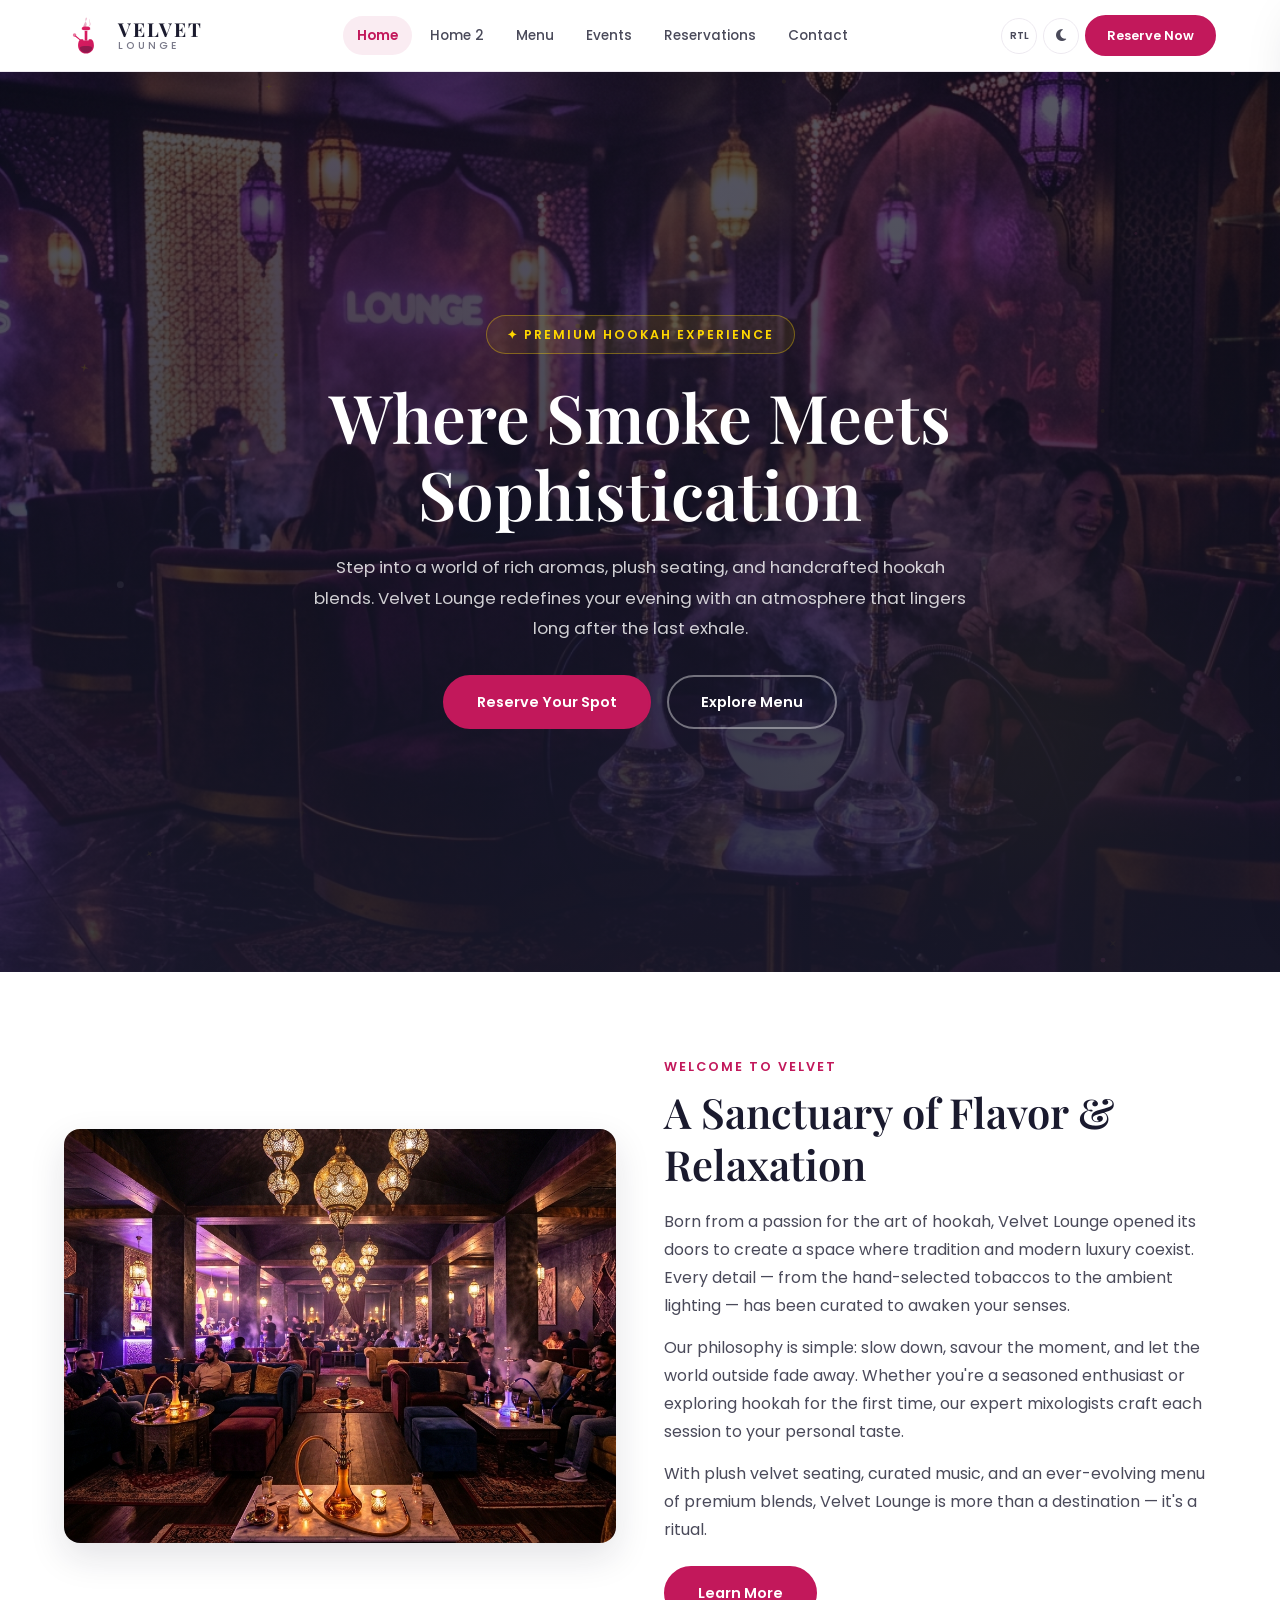
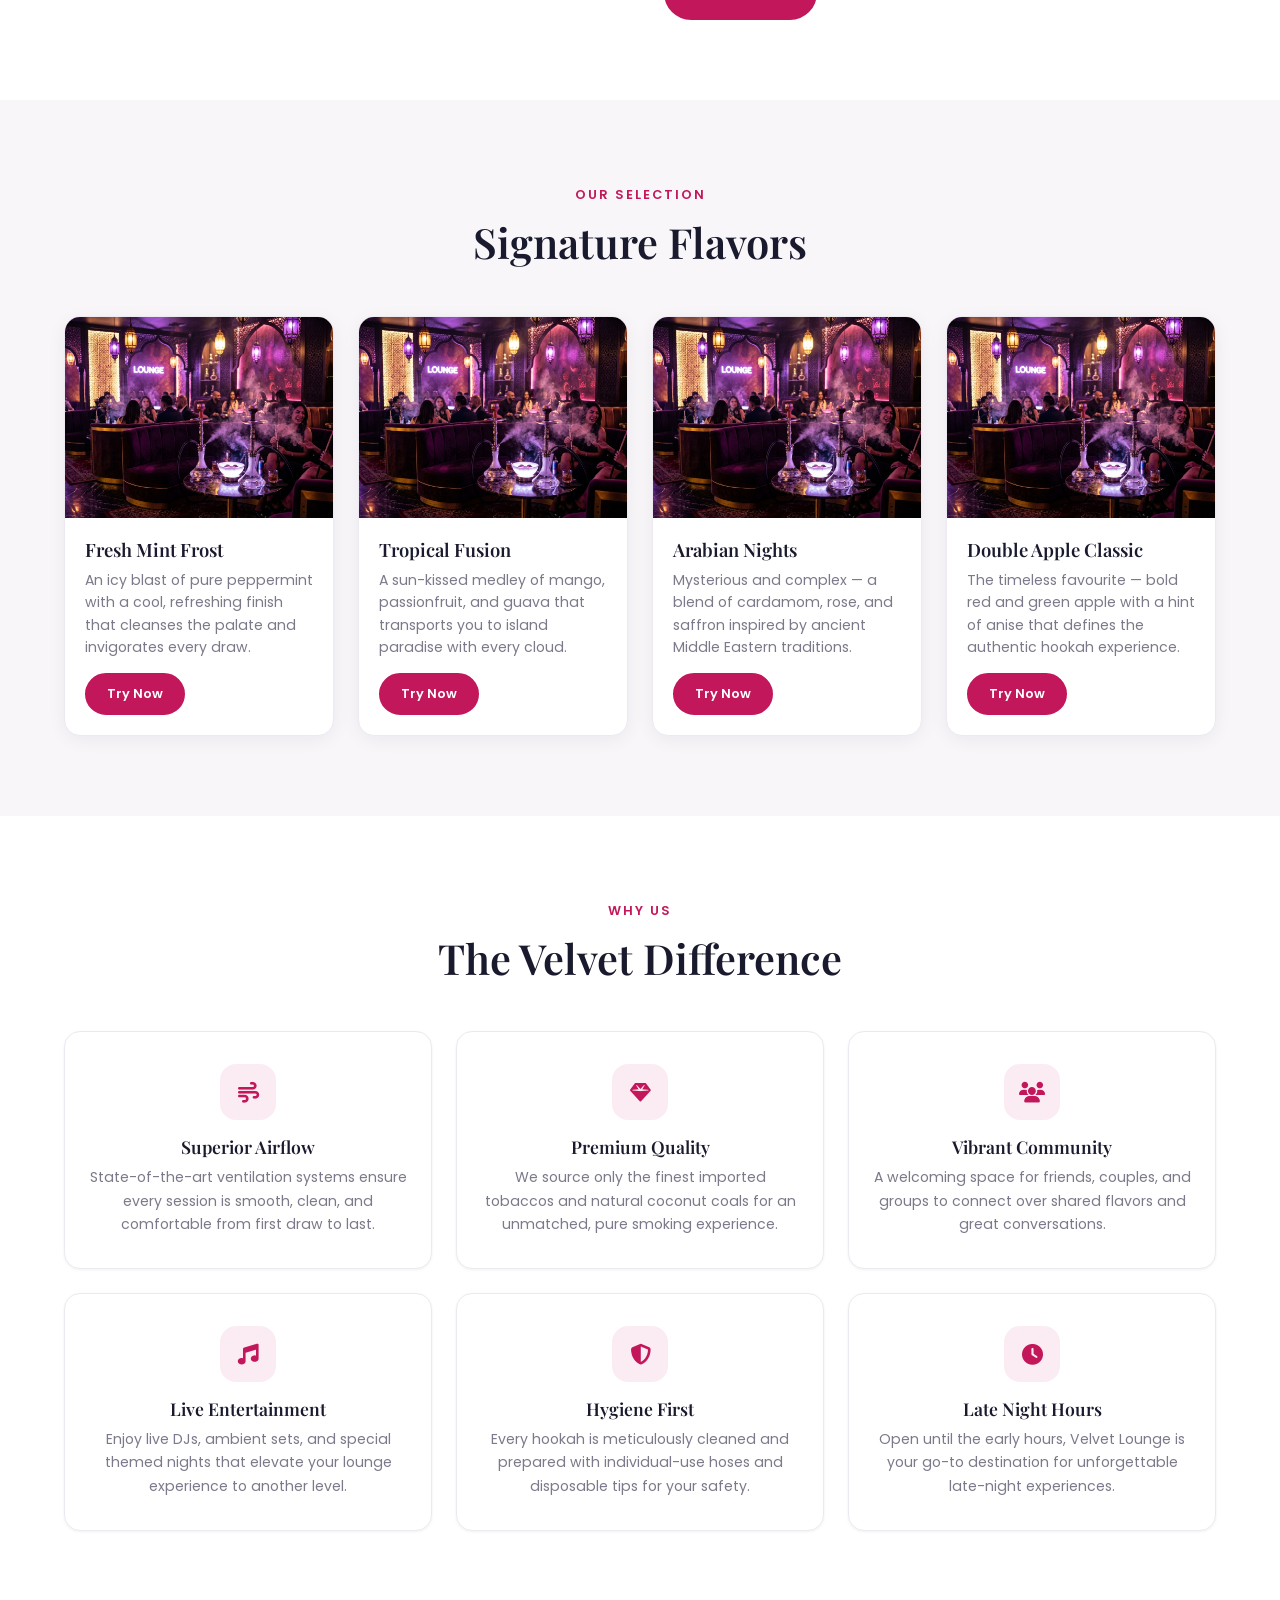
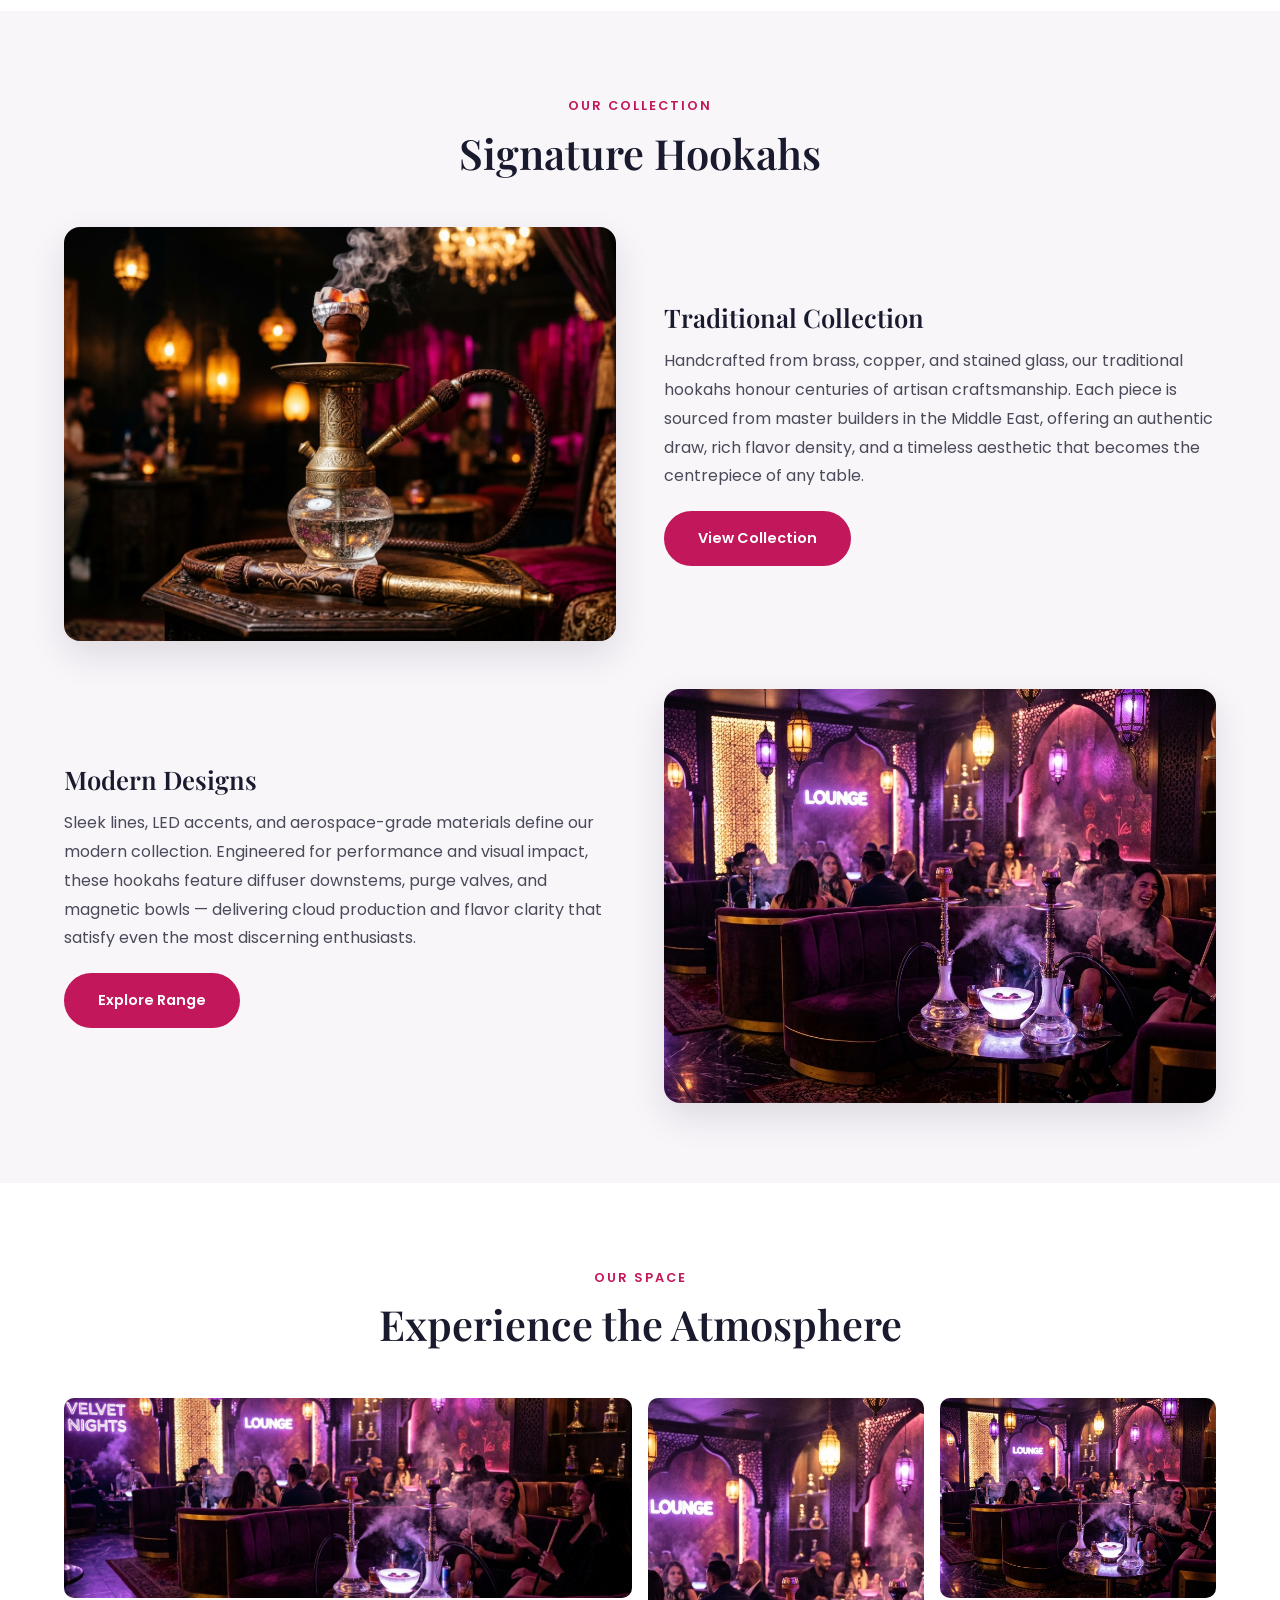
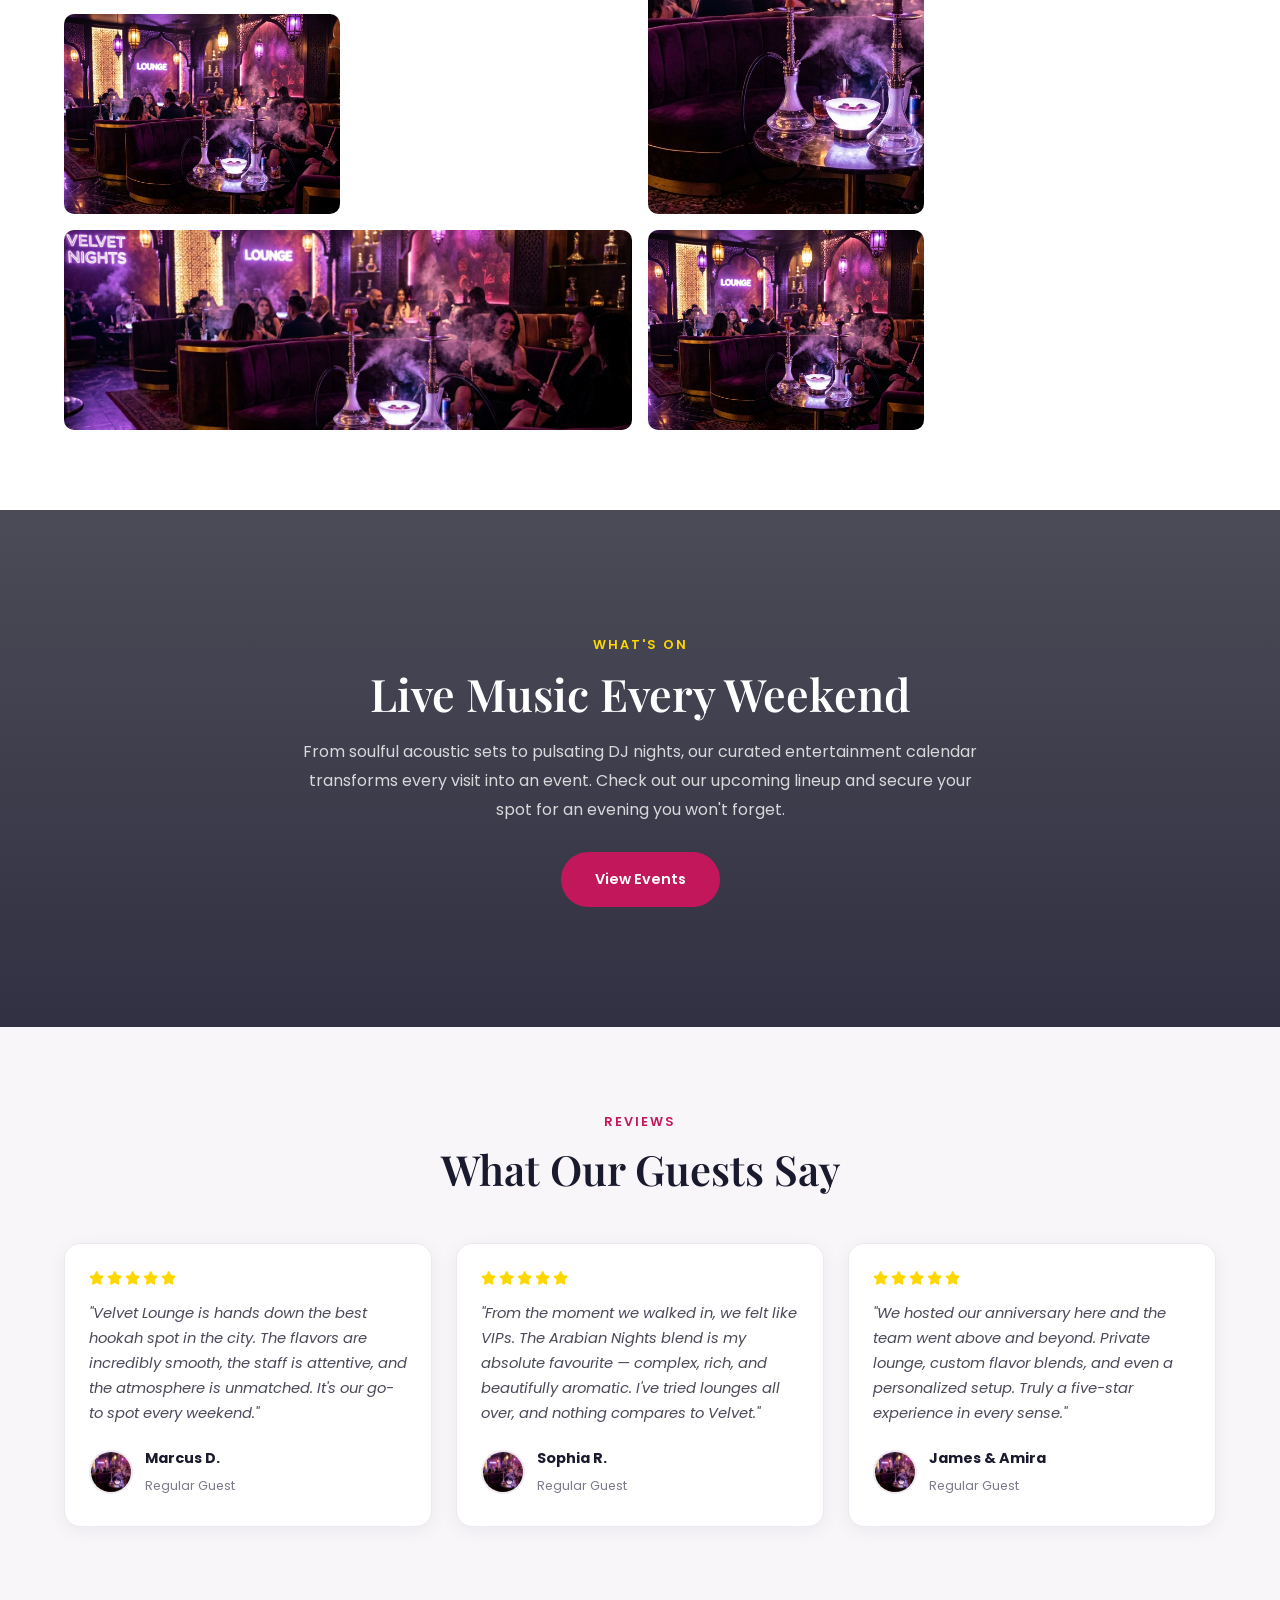
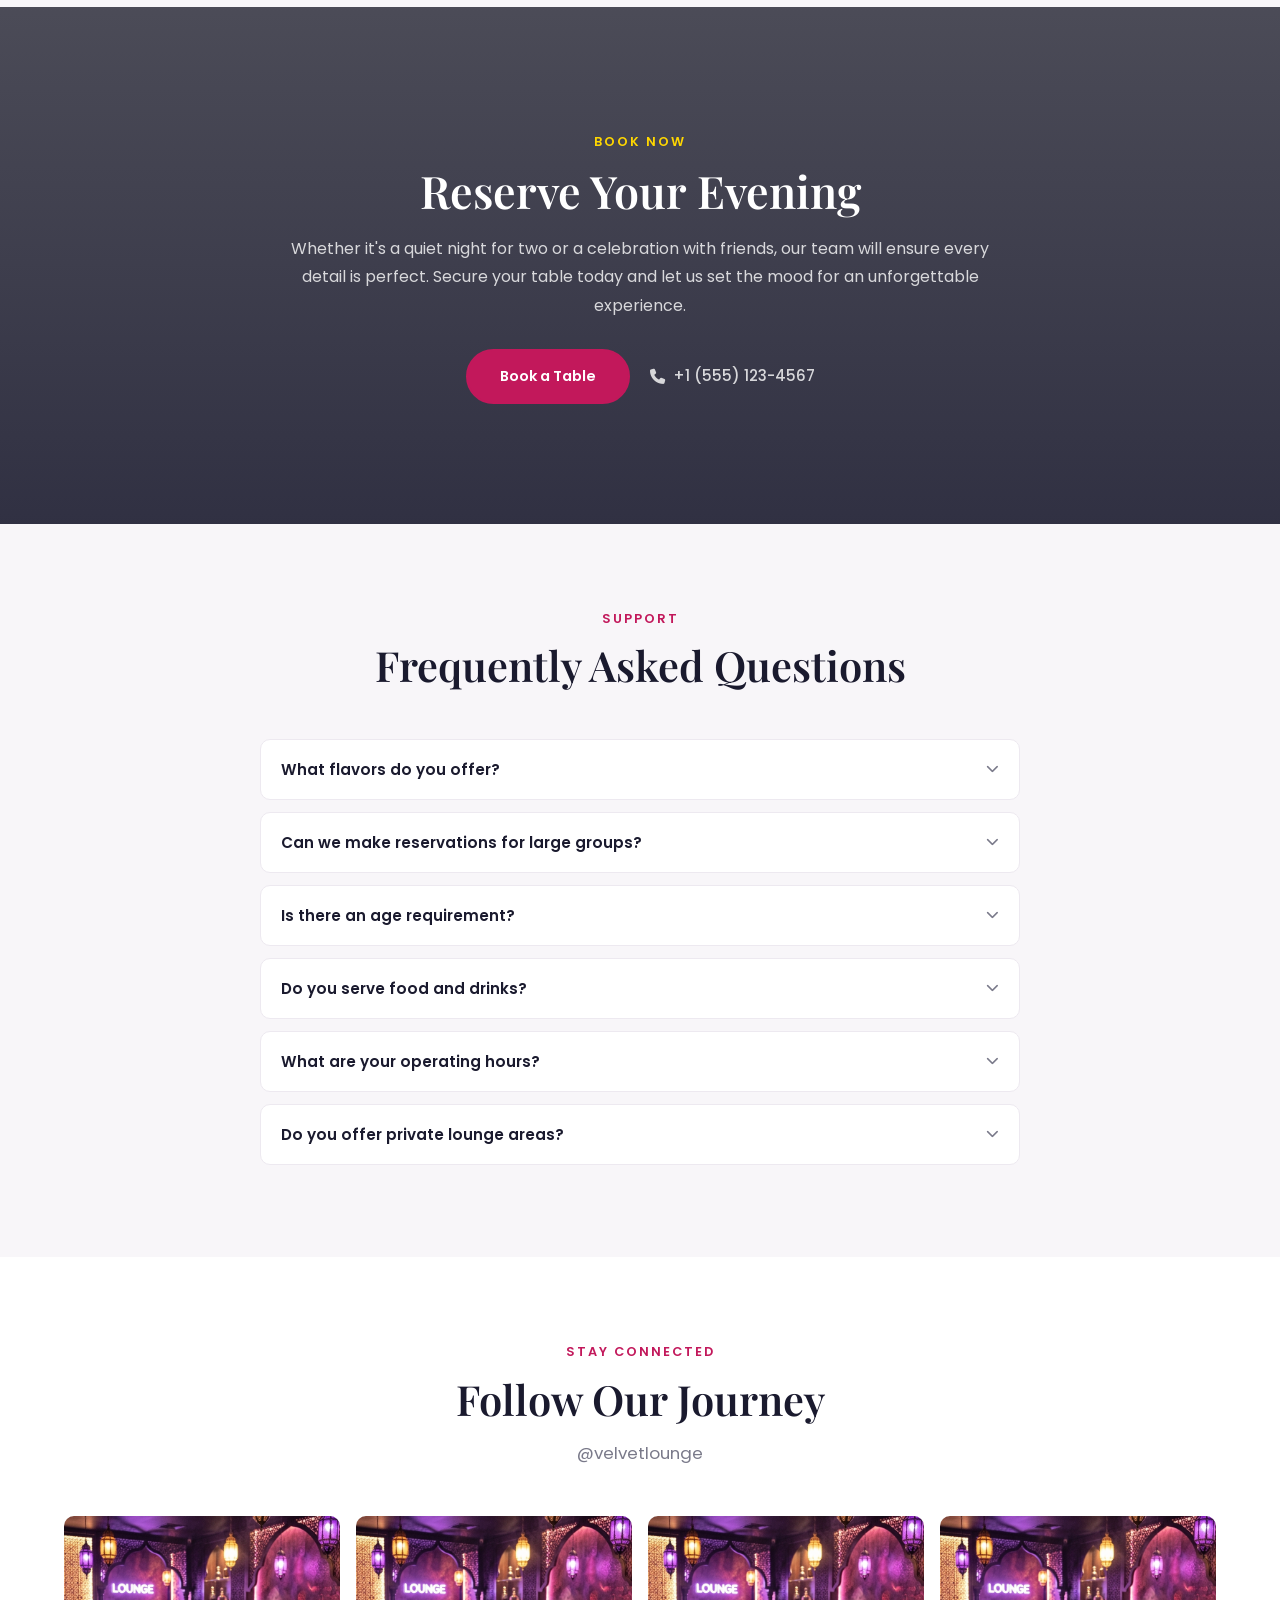
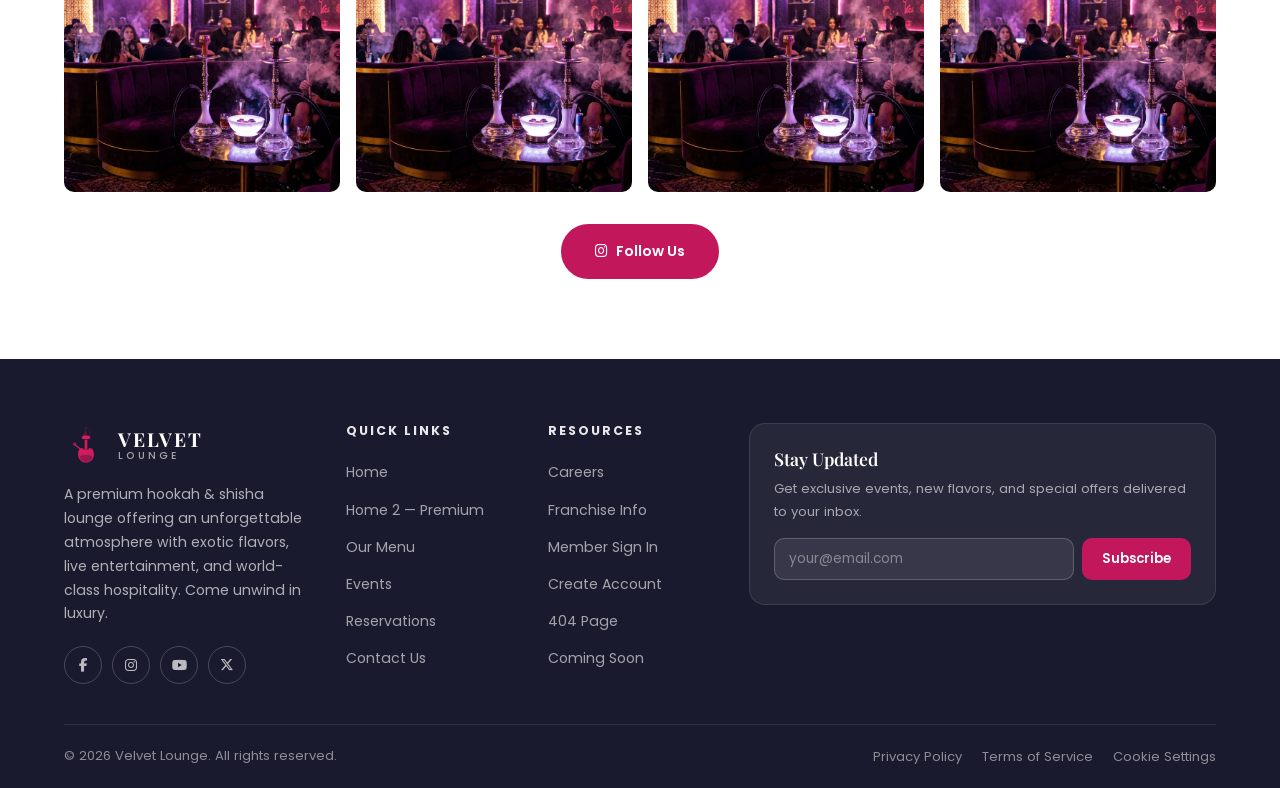
==== index.html @ 8f513b5a "first commit" ====
<!DOCTYPE html>
<html lang="en">
<head>
  <meta charset="UTF-8">
  <meta name="viewport" content="width=device-width, initial-scale=1.0">
  <meta name="description" content="Velvet Lounge — A premium hookah and shisha experience. Immerse yourself in exotic flavors, ambient atmosphere, and unforgettable nights in our upscale lounge.">
  <title>Velvet Lounge — Hookah &amp; Shisha Experience</title>
  <link rel="icon" type="image/svg+xml" href="favicon.svg">
  <link rel="preconnect" href="https://fonts.googleapis.com">
  <link rel="preconnect" href="https://fonts.gstatic.com" crossorigin>
  <link href="https://fonts.googleapis.com/css2?family=Playfair+Display:wght@400;500;600;700&family=Poppins:wght@300;400;500;600;700&display=swap" rel="stylesheet">
  <link rel="stylesheet" href="https://cdnjs.cloudflare.com/ajax/libs/font-awesome/6.5.1/css/all.min.css">
  <link rel="stylesheet" href="style.css">
</head>
<body>

  <!-- Navbar -->
  <div id="navbar-placeholder"></div>

  <!-- ========== 1. HERO SECTION ========== -->
  <section class="hero-section" style="background-image: url('assets/images/hero-main.jpg');">
    <div class="hero-overlay"></div>
    <div class="hero-content fade-up">
      <span class="hero-badge">✦ Premium Hookah Experience</span>
      <h1 class="hero-title">Where Smoke Meets<br>Sophistication</h1>
      <p class="hero-text">Step into a world of rich aromas, plush seating, and handcrafted hookah blends. Velvet Lounge redefines your evening with an atmosphere that lingers long after the last exhale.</p>
      <div class="hero-ctas">
        <a href="reservations.html" class="btn btn-primary">Reserve Your Spot</a>
        <a href="menu.html" class="btn btn-secondary">Explore Menu</a>
      </div>
    </div>
  </section>

  <!-- ========== 2. WELCOME / ABOUT INTRO ========== -->
  <section class="section" id="about-intro">
    <div class="container">
      <div class="about-intro-grid">
        <div class="about-intro-image fade-up slide-left">
          <img src="assets/images/lounge-interior.jpg" alt="Velvet Lounge Interior — atmospheric seating and ambient lighting">
        </div>
        <div class="about-intro-text fade-up slide-right">
          <span class="section-label">Welcome to Velvet</span>
          <h2 class="section-heading">A Sanctuary of Flavor &amp; Relaxation</h2>
          <p>Born from a passion for the art of hookah, Velvet Lounge opened its doors to create a space where tradition and modern luxury coexist. Every detail — from the hand-selected tobaccos to the ambient lighting — has been curated to awaken your senses.</p>
          <p>Our philosophy is simple: slow down, savour the moment, and let the world outside fade away. Whether you're a seasoned enthusiast or exploring hookah for the first time, our expert mixologists craft each session to your personal taste.</p>
          <p>With plush velvet seating, curated music, and an ever-evolving menu of premium blends, Velvet Lounge is more than a destination — it's a ritual.</p>
          <a href="contact.html" class="btn btn-primary">Learn More</a>
        </div>
      </div>
    </div>
  </section>

  <!-- ========== 3. FEATURED FLAVORS ========== -->
  <section class="section-alt" id="featured-flavors">
    <div class="container">
      <div class="section-header fade-up">
        <span class="section-label">Our Selection</span>
        <h2 class="section-heading">Signature Flavors</h2>
      </div>
      <div class="flavors-grid fade-up">
        <!-- Flavor 1 -->
        <div class="flavor-card">
          <div class="flavor-card-image">
            <img src="assets/images/flavor-mint.jpg" alt="Fresh Mint Frost hookah flavor">
          </div>
          <div class="flavor-card-body">
            <h3 class="flavor-card-title">Fresh Mint Frost</h3>
            <p class="flavor-card-desc">An icy blast of pure peppermint with a cool, refreshing finish that cleanses the palate and invigorates every draw.</p>
            <a href="menu.html" class="btn btn-small">Try Now</a>
          </div>
        </div>
        <!-- Flavor 2 -->
        <div class="flavor-card">
          <div class="flavor-card-image">
            <img src="assets/images/flavor-fruit.jpg" alt="Tropical Fusion hookah flavor">
          </div>
          <div class="flavor-card-body">
            <h3 class="flavor-card-title">Tropical Fusion</h3>
            <p class="flavor-card-desc">A sun-kissed medley of mango, passionfruit, and guava that transports you to island paradise with every cloud.</p>
            <a href="menu.html" class="btn btn-small">Try Now</a>
          </div>
        </div>
        <!-- Flavor 3 -->
        <div class="flavor-card">
          <div class="flavor-card-image">
            <img src="assets/images/flavor-exotic.jpg" alt="Arabian Nights hookah flavor">
          </div>
          <div class="flavor-card-body">
            <h3 class="flavor-card-title">Arabian Nights</h3>
            <p class="flavor-card-desc">Mysterious and complex — a blend of cardamom, rose, and saffron inspired by ancient Middle Eastern traditions.</p>
            <a href="menu.html" class="btn btn-small">Try Now</a>
          </div>
        </div>
        <!-- Flavor 4 -->
        <div class="flavor-card">
          <div class="flavor-card-image">
            <img src="assets/images/flavor-classic.jpg" alt="Double Apple Classic hookah flavor">
          </div>
          <div class="flavor-card-body">
            <h3 class="flavor-card-title">Double Apple Classic</h3>
            <p class="flavor-card-desc">The timeless favourite — bold red and green apple with a hint of anise that defines the authentic hookah experience.</p>
            <a href="menu.html" class="btn btn-small">Try Now</a>
          </div>
        </div>
      </div>
    </div>
  </section>

  <!-- ========== 4. WHY CHOOSE US ========== -->
  <section class="section" id="why-choose-us">
    <div class="container">
      <div class="section-header fade-up">
        <span class="section-label">Why Us</span>
        <h2 class="section-heading">The Velvet Difference</h2>
      </div>
      <div class="features-grid fade-up">
        <!-- Feature 1 -->
        <div class="feature-card">
          <div class="feature-icon">
            <i class="fa-solid fa-wind"></i>
          </div>
          <h3 class="feature-title">Superior Airflow</h3>
          <p class="feature-desc">State-of-the-art ventilation systems ensure every session is smooth, clean, and comfortable from first draw to last.</p>
        </div>
        <!-- Feature 2 -->
        <div class="feature-card">
          <div class="feature-icon">
            <i class="fa-solid fa-gem"></i>
          </div>
          <h3 class="feature-title">Premium Quality</h3>
          <p class="feature-desc">We source only the finest imported tobaccos and natural coconut coals for an unmatched, pure smoking experience.</p>
        </div>
        <!-- Feature 3 -->
        <div class="feature-card">
          <div class="feature-icon">
            <i class="fa-solid fa-users"></i>
          </div>
          <h3 class="feature-title">Vibrant Community</h3>
          <p class="feature-desc">A welcoming space for friends, couples, and groups to connect over shared flavors and great conversations.</p>
        </div>
        <!-- Feature 4 -->
        <div class="feature-card">
          <div class="feature-icon">
            <i class="fa-solid fa-music"></i>
          </div>
          <h3 class="feature-title">Live Entertainment</h3>
          <p class="feature-desc">Enjoy live DJs, ambient sets, and special themed nights that elevate your lounge experience to another level.</p>
        </div>
        <!-- Feature 5 -->
        <div class="feature-card">
          <div class="feature-icon">
            <i class="fa-solid fa-shield-halved"></i>
          </div>
          <h3 class="feature-title">Hygiene First</h3>
          <p class="feature-desc">Every hookah is meticulously cleaned and prepared with individual-use hoses and disposable tips for your safety.</p>
        </div>
        <!-- Feature 6 -->
        <div class="feature-card">
          <div class="feature-icon">
            <i class="fa-solid fa-clock"></i>
          </div>
          <h3 class="feature-title">Late Night Hours</h3>
          <p class="feature-desc">Open until the early hours, Velvet Lounge is your go-to destination for unforgettable late-night experiences.</p>
        </div>
      </div>
    </div>
  </section>

  <!-- ========== 5. SIGNATURE HOOKAHS SHOWCASE ========== -->
  <section class="section-alt" id="hookah-showcase">
    <div class="container">
      <div class="section-header fade-up">
        <span class="section-label">Our Collection</span>
        <h2 class="section-heading">Signature Hookahs</h2>
      </div>
      <!-- Showcase Item 1: Image Left, Text Right -->
      <div class="showcase-row fade-up">
        <div class="showcase-image">
          <img src="assets/images/hookah-traditional.jpg" alt="Traditional hookah collection at Velvet Lounge">
        </div>
        <div class="showcase-text">
          <h3 class="showcase-title">Traditional Collection</h3>
          <p>Handcrafted from brass, copper, and stained glass, our traditional hookahs honour centuries of artisan craftsmanship. Each piece is sourced from master builders in the Middle East, offering an authentic draw, rich flavor density, and a timeless aesthetic that becomes the centrepiece of any table.</p>
          <a href="menu.html" class="btn btn-primary">View Collection</a>
        </div>
      </div>
      <!-- Showcase Item 2: Text Left, Image Right -->
      <div class="showcase-row showcase-row-reverse fade-up">
        <div class="showcase-image">
          <img src="assets/images/hookah-modern.jpg" alt="Modern hookah designs at Velvet Lounge">
        </div>
        <div class="showcase-text">
          <h3 class="showcase-title">Modern Designs</h3>
          <p>Sleek lines, LED accents, and aerospace-grade materials define our modern collection. Engineered for performance and visual impact, these hookahs feature diffuser downstems, purge valves, and magnetic bowls — delivering cloud production and flavor clarity that satisfy even the most discerning enthusiasts.</p>
          <a href="menu.html" class="btn btn-primary">Explore Range</a>
        </div>
      </div>
    </div>
  </section>

  <!-- ========== 6. GALLERY / ATMOSPHERE ========== -->
  <section class="section" id="gallery">
    <div class="container">
      <div class="section-header fade-up">
        <span class="section-label">Our Space</span>
        <h2 class="section-heading">Experience the Atmosphere</h2>
      </div>
      <div class="gallery-bento fade-up">
        <div class="gallery-item gallery-item-wide">
          <img src="assets/images/gallery-1.jpg" alt="Lounge seating area with mood lighting">
          <div class="gallery-overlay"><span>Lounge Vibes</span></div>
        </div>
        <div class="gallery-item gallery-item-tall">
          <img src="assets/images/gallery-2.jpg" alt="Close-up of hookah smoke art">
          <div class="gallery-overlay"><span>Smoke Art</span></div>
        </div>
        <div class="gallery-item">
          <img src="assets/images/gallery-3.jpg" alt="Exotic flavor bowls on display">
          <div class="gallery-overlay"><span>Flavor Bar</span></div>
        </div>
        <div class="gallery-item">
          <img src="assets/images/gallery-4.jpg" alt="VIP private lounge room">
          <div class="gallery-overlay"><span>VIP Room</span></div>
        </div>
        <div class="gallery-item gallery-item-wide">
          <img src="assets/images/gallery-5.jpg" alt="Live DJ entertainment night">
          <div class="gallery-overlay"><span>Live Nights</span></div>
        </div>
        <div class="gallery-item">
          <img src="assets/images/gallery-6.jpg" alt="Outdoor terrace seating">
          <div class="gallery-overlay"><span>Terrace</span></div>
        </div>
      </div>
    </div>
  </section>

  <!-- ========== 7. LIVE ENTERTAINMENT BANNER ========== -->
  <section class="section parallax-section" id="entertainment-banner" style="background-image: url('assets/images/entertainment-banner.jpg');">
    <div class="parallax-overlay"></div>
    <div class="container">
      <div class="parallax-content fade-up">
        <span class="section-label section-label-light">What's On</span>
        <h2 class="parallax-heading">Live Music Every Weekend</h2>
        <p class="parallax-text">From soulful acoustic sets to pulsating DJ nights, our curated entertainment calendar transforms every visit into an event. Check out our upcoming lineup and secure your spot for an evening you won't forget.</p>
        <a href="events.html" class="btn btn-primary">View Events</a>
      </div>
    </div>
  </section>

  <!-- ========== 8. TESTIMONIALS ========== -->
  <section class="section-alt" id="testimonials">
    <div class="container">
      <div class="section-header fade-up">
        <span class="section-label">Reviews</span>
        <h2 class="section-heading">What Our Guests Say</h2>
      </div>
      <div class="testimonials-grid fade-up">
        <!-- Testimonial 1 -->
        <div class="testimonial-card">
          <div class="testimonial-stars">
            <i class="fa-solid fa-star"></i>
            <i class="fa-solid fa-star"></i>
            <i class="fa-solid fa-star"></i>
            <i class="fa-solid fa-star"></i>
            <i class="fa-solid fa-star"></i>
          </div>
          <p class="testimonial-quote">"Velvet Lounge is hands down the best hookah spot in the city. The flavors are incredibly smooth, the staff is attentive, and the atmosphere is unmatched. It's our go-to spot every weekend."</p>
          <div class="testimonial-author">
            <div class="testimonial-avatar">
              <img src="assets/images/team-member-1.jpg" alt="Marcus D.">
            </div>
            <div class="testimonial-info">
              <strong class="testimonial-name">Marcus D.</strong>
              <span class="testimonial-role">Regular Guest</span>
            </div>
          </div>
        </div>
        <!-- Testimonial 2 -->
        <div class="testimonial-card">
          <div class="testimonial-stars">
            <i class="fa-solid fa-star"></i>
            <i class="fa-solid fa-star"></i>
            <i class="fa-solid fa-star"></i>
            <i class="fa-solid fa-star"></i>
            <i class="fa-solid fa-star"></i>
          </div>
          <p class="testimonial-quote">"From the moment we walked in, we felt like VIPs. The Arabian Nights blend is my absolute favourite — complex, rich, and beautifully aromatic. I've tried lounges all over, and nothing compares to Velvet."</p>
          <div class="testimonial-author">
            <div class="testimonial-avatar">
              <img src="assets/images/team-member-2.jpg" alt="Sophia R.">
            </div>
            <div class="testimonial-info">
              <strong class="testimonial-name">Sophia R.</strong>
              <span class="testimonial-role">Regular Guest</span>
            </div>
          </div>
        </div>
        <!-- Testimonial 3 -->
        <div class="testimonial-card">
          <div class="testimonial-stars">
            <i class="fa-solid fa-star"></i>
            <i class="fa-solid fa-star"></i>
            <i class="fa-solid fa-star"></i>
            <i class="fa-solid fa-star"></i>
            <i class="fa-solid fa-star"></i>
          </div>
          <p class="testimonial-quote">"We hosted our anniversary here and the team went above and beyond. Private lounge, custom flavor blends, and even a personalized setup. Truly a five-star experience in every sense."</p>
          <div class="testimonial-author">
            <div class="testimonial-avatar">
              <img src="assets/images/team-member-3.jpg" alt="James & Amira">
            </div>
            <div class="testimonial-info">
              <strong class="testimonial-name">James &amp; Amira</strong>
              <span class="testimonial-role">Regular Guest</span>
            </div>
          </div>
        </div>
      </div>
    </div>
  </section>

  <!-- ========== 9. RESERVATION CTA ========== -->
  <section class="section parallax-section" id="reservation-cta" style="background-image: url('assets/images/reservation-ambiance.jpg');">
    <div class="parallax-overlay"></div>
    <div class="container">
      <div class="parallax-content fade-up">
        <span class="section-label section-label-light">Book Now</span>
        <h2 class="parallax-heading">Reserve Your Evening</h2>
        <p class="parallax-text">Whether it's a quiet night for two or a celebration with friends, our team will ensure every detail is perfect. Secure your table today and let us set the mood for an unforgettable experience.</p>
        <div class="reservation-cta-actions">
          <a href="reservations.html" class="btn btn-primary">Book a Table</a>
          <a href="tel:+15551234567" class="reservation-phone">
            <i class="fa-solid fa-phone"></i> +1 (555) 123-4567
          </a>
        </div>
      </div>
    </div>
  </section>

  <!-- ========== 10. FAQ SECTION ========== -->
  <section class="section-alt" id="faq">
    <div class="container">
      <div class="section-header fade-up">
        <span class="section-label">Support</span>
        <h2 class="section-heading">Frequently Asked Questions</h2>
      </div>
      <div class="faq-container fade-up">
        <!-- FAQ 1 -->
        <div class="faq-item">
          <button class="faq-question" aria-expanded="false">
            <span>What flavors do you offer?</span>
            <i class="fa-solid fa-chevron-down"></i>
          </button>
          <div class="faq-answer">
            <p>We offer an extensive selection of over 50 premium hookah flavors, ranging from classic blends like Double Apple and Fresh Mint to exotic house specialties such as Arabian Nights and Tropical Fusion. Our mixologists can also create custom blends tailored to your preferences.</p>
          </div>
        </div>
        <!-- FAQ 2 -->
        <div class="faq-item">
          <button class="faq-question" aria-expanded="false">
            <span>Can we make reservations for large groups?</span>
            <i class="fa-solid fa-chevron-down"></i>
          </button>
          <div class="faq-answer">
            <p>Absolutely! We welcome groups of all sizes and offer dedicated VIP areas for larger parties. For groups of 10 or more, we recommend booking at least 48 hours in advance so we can arrange the perfect setup, including private hookahs, customised menus, and reserved seating.</p>
          </div>
        </div>
        <!-- FAQ 3 -->
        <div class="faq-item">
          <button class="faq-question" aria-expanded="false">
            <span>Is there an age requirement?</span>
            <i class="fa-solid fa-chevron-down"></i>
          </button>
          <div class="faq-answer">
            <p>Yes, all guests must be at least 21 years of age to enter the lounge and partake in hookah services. Valid government-issued photo identification is required upon entry. We strictly enforce this policy in compliance with local regulations.</p>
          </div>
        </div>
        <!-- FAQ 4 -->
        <div class="faq-item">
          <button class="faq-question" aria-expanded="false">
            <span>Do you serve food and drinks?</span>
            <i class="fa-solid fa-chevron-down"></i>
          </button>
          <div class="faq-answer">
            <p>Yes, our menu features a curated selection of Mediterranean-inspired small plates, premium teas, artisan coffees, fresh juices, and crafted mocktails. All items are designed to complement your hookah experience and enhance the flavors of your chosen blend.</p>
          </div>
        </div>
        <!-- FAQ 5 -->
        <div class="faq-item">
          <button class="faq-question" aria-expanded="false">
            <span>What are your operating hours?</span>
            <i class="fa-solid fa-chevron-down"></i>
          </button>
          <div class="faq-answer">
            <p>We are open Sunday through Thursday from 4:00 PM to 1:00 AM, and Friday through Saturday from 4:00 PM to 3:00 AM. On holidays and special event nights, hours may be extended — please check our events page or follow us on social media for the latest updates.</p>
          </div>
        </div>
        <!-- FAQ 6 -->
        <div class="faq-item">
          <button class="faq-question" aria-expanded="false">
            <span>Do you offer private lounge areas?</span>
            <i class="fa-solid fa-chevron-down"></i>
          </button>
          <div class="faq-answer">
            <p>Yes, we have several private and semi-private lounge areas that can be reserved for special occasions, corporate events, or intimate gatherings. Each private space comes equipped with its own sound system, dedicated staff, and a premium hookah setup. Contact us to discuss availability and packages.</p>
          </div>
        </div>
      </div>
    </div>
  </section>

  <!-- ========== 11. INSTAGRAM / SOCIAL FEED ========== -->
  <section class="section" id="social-feed">
    <div class="container">
      <div class="section-header fade-up">
        <span class="section-label">Stay Connected</span>
        <h2 class="section-heading">Follow Our Journey</h2>
        <p class="section-subtext">@velvetlounge</p>
      </div>
      <div class="social-grid fade-up">
        <a href="#" class="social-grid-item" target="_blank" rel="noopener noreferrer">
          <img src="assets/images/social-feed-1.jpg" alt="Velvet Lounge Instagram post 1">
          <div class="social-grid-overlay">
            <i class="fa-brands fa-instagram"></i>
          </div>
        </a>
        <a href="#" class="social-grid-item" target="_blank" rel="noopener noreferrer">
          <img src="assets/images/social-feed-2.jpg" alt="Velvet Lounge Instagram post 2">
          <div class="social-grid-overlay">
            <i class="fa-brands fa-instagram"></i>
          </div>
        </a>
        <a href="#" class="social-grid-item" target="_blank" rel="noopener noreferrer">
          <img src="assets/images/gallery-1.jpg" alt="Velvet Lounge Instagram post 3">
          <div class="social-grid-overlay">
            <i class="fa-brands fa-instagram"></i>
          </div>
        </a>
        <a href="#" class="social-grid-item" target="_blank" rel="noopener noreferrer">
          <img src="assets/images/gallery-4.jpg" alt="Velvet Lounge Instagram post 4">
          <div class="social-grid-overlay">
            <i class="fa-brands fa-instagram"></i>
          </div>
        </a>
      </div>
      <div class="social-cta fade-up">
        <a href="#" class="btn btn-primary" target="_blank" rel="noopener noreferrer"><i class="fa-brands fa-instagram"></i> Follow Us</a>
      </div>
    </div>
  </section>

  <!-- Footer -->
  <div id="footer-placeholder"></div>

  <script src="components.js"></script>
</body>
</html>
---- style.css ----
/* ======================================================================
   VELVET LOUNGE — HOOKAH & SHISHA DESIGN SYSTEM
   Primary: #C2185B (Deep Rose)  |  Secondary: #1A1A2E (Midnight Navy)
   Typography: Playfair Display (headings) + Poppins (body)
   ====================================================================== */

@import url('https://fonts.googleapis.com/css2?family=Playfair+Display:wght@400;500;600;700&family=Poppins:wght@300;400;500;600;700&display=swap');

/* ─── CSS CUSTOM PROPERTIES ──────────────────────────── */
:root {
    --primary: #C2185B;
    --primary-light: #E91E63;
    --primary-dark: #880E4F;
    --secondary: #1A1A2E;
    --secondary-light: #16213E;
    --secondary-dark: #0F0F1F;

    --gold: #FFD700;
    --gold-muted: #D4A843;

    --text-primary: #1A1A2E;
    --text-secondary: #4A4A5A;
    --text-muted: #7A7A8A;

    --bg-main: #FFFFFF;
    --bg-card: #FFFFFF;
    --bg-section-alt: #F8F6F9;
    --bg-overlay: rgba(26, 26, 46, 0.72);
    --bg-glass: rgba(255, 255, 255, 0.85);

    --border-color: #E0DCE4;
    --border-card: #D4CFD9;
    --border-light: #EDE9F0;

    --shadow-sm: 0 1px 3px rgba(26, 26, 46, 0.06);
    --shadow-md: 0 6px 20px rgba(26, 26, 46, 0.08);
    --shadow-lg: 0 14px 36px rgba(26, 26, 46, 0.12);
    --shadow-xl: 0 22px 50px rgba(26, 26, 46, 0.16);
    --shadow-card: 0 4px 20px -2px rgba(26, 26, 46, 0.07);
    --shadow-card-hover: 0 20px 44px -10px rgba(26, 26, 46, 0.16), 0 0 0 1px rgba(194, 24, 91, 0.15);
    --shadow-primary: 0 8px 24px rgba(194, 24, 91, 0.3);

    --font-heading: 'Playfair Display', Georgia, serif;
    --font-body: 'Poppins', -apple-system, BlinkMacSystemFont, 'Segoe UI', Roboto, sans-serif;

    --header-height: 72px;
    --container-max: 1200px;
    --container-narrow: 960px;
    --radius-sm: 6px;
    --radius-md: 10px;
    --radius-lg: 16px;
    --radius-xl: 24px;
    --radius-full: 9999px;

    --ease: cubic-bezier(0.4, 0, 0.2, 1);
    --transition-fast: 0.2s var(--ease);
    --transition-base: 0.3s var(--ease);
    --transition-slow: 0.5s var(--ease);

    --section-pad-y: 80px;
    --section-pad-x: 24px;
}

/* ─── DARK MODE ──────────────────────────────────────── */
html.dark {
    color-scheme: dark;
    --bg-main: #0F0F1F;
    --bg-card: #1A1A2E;
    --bg-section-alt: #141425;
    --bg-glass: rgba(26, 26, 46, 0.92);
    --bg-overlay: rgba(0, 0, 0, 0.82);
    --text-primary: #F5F3F7;
    --text-secondary: #C8C4CE;
    --text-muted: #908C98;
    --border-color: rgba(255, 255, 255, 0.12);
    --border-card: rgba(255, 255, 255, 0.16);
    --border-light: rgba(255, 255, 255, 0.08);
    --shadow-sm: 0 2px 8px rgba(0, 0, 0, 0.4);
    --shadow-md: 0 6px 20px rgba(0, 0, 0, 0.45);
    --shadow-lg: 0 14px 36px rgba(0, 0, 0, 0.5);
    --shadow-xl: 0 22px 50px rgba(0, 0, 0, 0.6);
    --shadow-card: 0 4px 22px rgba(0, 0, 0, 0.5);
    --shadow-card-hover: 0 24px 50px -10px rgba(0, 0, 0, 0.75), 0 0 0 1px rgba(194, 24, 91, 0.3);
    --shadow-primary: 0 8px 24px rgba(194, 24, 91, 0.35);
    --primary-light: #F06292;
}

/* ─── RESET & BASE ───────────────────────────────────── */
*, *::before, *::after { box-sizing: border-box; margin: 0; padding: 0; }
html { scroll-behavior: smooth; -webkit-text-size-adjust: 100%; }
body {
    font-family: var(--font-body);
    font-weight: 400;
    color: var(--text-primary);
    background: var(--bg-main);
    line-height: 1.7;
    overflow-x: hidden;
    transition: background var(--transition-base), color var(--transition-base);
    -webkit-font-smoothing: antialiased;
}
body.nav-open { overflow: hidden; }
img { max-width: 100%; height: auto; display: block; }
a { text-decoration: none; color: inherit; transition: color var(--transition-fast); }
ul, ol { list-style: none; }
button { font-family: inherit; cursor: pointer; border: none; background: none; }
input, select, textarea { font-family: inherit; font-size: inherit; }

/* ─── TYPOGRAPHY ─────────────────────────────────────── */
h1, h2, h3, h4, h5, h6 {
    font-family: var(--font-heading);
    font-weight: 600;
    line-height: 1.25;
    color: var(--text-primary);
}
h1 { font-size: clamp(2.2rem, 5vw, 3.8rem); }
h2 { font-size: clamp(1.6rem, 3.5vw, 2.6rem); }
h3 { font-size: clamp(1.2rem, 2.5vw, 1.6rem); }
h4 { font-size: 1.15rem; }
p { font-weight: 400; color: var(--text-secondary); line-height: 1.75; }

/* ─── CONTAINER & LAYOUT ────────────────────────────── */
.container { max-width: var(--container-max); margin: 0 auto; padding: 0 var(--section-pad-x); width: 100%; }
.container-narrow { max-width: var(--container-narrow); margin: 0 auto; padding: 0 var(--section-pad-x); width: 100%; }
.section { padding: var(--section-pad-y) 0; background: var(--bg-main); }
.section-alt { padding: var(--section-pad-y) 0; background: var(--bg-section-alt); }
.text-center { text-align: center; }
.w-full { width: 100%; }

.section-header { text-align: center; margin-bottom: 48px; }
.section-label {
    display: inline-block;
    font-size: 0.8rem;
    font-weight: 600;
    letter-spacing: 2px;
    text-transform: uppercase;
    color: var(--primary);
    margin-bottom: 10px;
}
.section-heading { margin-bottom: 14px; }
.section-subtext { color: var(--text-muted); font-size: 1.05rem; max-width: 600px; margin: 0 auto; }

/* ─── BUTTONS ────────────────────────────────────────── */
.btn {
    display: inline-flex;
    align-items: center;
    justify-content: center;
    gap: 8px;
    padding: 13px 32px;
    font-size: 0.9rem;
    font-weight: 600;
    border-radius: var(--radius-full);
    transition: all var(--transition-base);
    border: 2px solid transparent;
    cursor: pointer;
    white-space: nowrap;
    text-align: center;
}
.btn-primary {
    background: var(--primary);
    color: #FFF;
    border-color: var(--primary);
}
.btn-primary:hover {
    background: var(--primary-dark);
    border-color: var(--primary-dark);
    box-shadow: var(--shadow-primary);
    transform: translateY(-2px);
}
.btn-secondary {
    background: transparent;
    color: var(--primary);
    border-color: var(--primary);
}
.btn-secondary:hover {
    background: var(--primary);
    color: #FFF;
    transform: translateY(-2px);
}
.btn-sm { padding: 8px 20px; font-size: 0.8rem; }
.btn-small { padding: 8px 20px; font-size: 0.8rem; background: var(--primary); color: #FFF; border-radius: var(--radius-full); border: 2px solid var(--primary); font-weight: 600; display: inline-flex; transition: all var(--transition-base); }
.btn-small:hover { background: var(--primary-dark); border-color: var(--primary-dark); transform: translateY(-2px); }
.btn-white { background: #FFF; color: var(--secondary); border-color: #FFF; }
.btn-white:hover { background: rgba(255,255,255,0.9); }

/* ─── NAVBAR ─────────────────────────────────────────── */
.navbar {
    position: fixed;
    top: 0;
    left: 0;
    right: 0;
    height: var(--header-height);
    z-index: 1000;
    background: var(--bg-glass);
    backdrop-filter: blur(16px);
    -webkit-backdrop-filter: blur(16px);
    border-bottom: 1px solid var(--border-light);
    transition: all var(--transition-base);
}
.navbar.scrolled {
    box-shadow: var(--shadow-md);
    background: var(--bg-glass);
}
.nav-inner {
    max-width: var(--container-max);
    margin: 0 auto;
    padding: 0 var(--section-pad-x);
    height: 100%;
    display: flex;
    align-items: center;
    justify-content: space-between;
    gap: 20px;
}
.nav-logo {
    display: flex;
    align-items: center;
    gap: 10px;
    text-decoration: none;
    flex-shrink: 0;
}
.nav-logo svg { width: 44px; height: 44px; }
.nav-logo-text { display: flex; flex-direction: column; line-height: 1.1; }
.brand-top { font-family: var(--font-heading); font-weight: 700; font-size: 1.2rem; color: var(--text-primary); letter-spacing: 2px; }
.brand-bottom { font-family: var(--font-body); font-size: 0.65rem; font-weight: 500; color: var(--text-muted); letter-spacing: 3px; text-transform: uppercase; }

.nav-links {
    display: flex;
    align-items: center;
    gap: 4px;
}
.nav-link {
    padding: 8px 14px;
    font-size: 0.85rem;
    font-weight: 500;
    color: var(--text-secondary);
    border-radius: var(--radius-full);
    transition: all var(--transition-fast);
}
.nav-link:hover { color: var(--primary); }
.nav-link.active { color: var(--primary); font-weight: 600; background: rgba(194, 24, 91, 0.08); }

.nav-actions {
    display: flex;
    align-items: center;
    gap: 6px;
}
.nav-icon-btn {
    width: 36px;
    height: 36px;
    display: flex;
    align-items: center;
    justify-content: center;
    border-radius: var(--radius-full);
    color: var(--text-secondary);
    transition: all var(--transition-fast);
    font-size: 0.85rem;
    border: 1px solid var(--border-light);
    background: transparent;
}
.nav-icon-btn:hover { color: var(--primary); background: rgba(194, 24, 91, 0.08); border-color: var(--primary); }
.theme-icon-wrap { display: flex; align-items: center; justify-content: center; }
.dir-label { font-size: 0.625rem !important; font-weight: 600 !important; }

.mobile-menu-btn {
    display: none;
    width: 40px;
    height: 40px;
    align-items: center;
    justify-content: center;
    border-radius: var(--radius-md);
    color: var(--text-primary);
    font-size: 1.2rem;
}
.mobile-menu-icon { display: flex; align-items: center; justify-content: center; }
.mobile-backdrop {
    display: none;
    position: fixed;
    inset: 0;
    background: rgba(0, 0, 0, 0.5);
    z-index: 998;
    opacity: 0;
    transition: opacity var(--transition-base);
}
.mobile-backdrop.open { display: block; opacity: 1; }
.mobile-menu {
    position: fixed;
    top: 0;
    right: -320px;
    width: 300px;
    max-width: 85vw;
    height: 100vh;
    background: var(--bg-card);
    z-index: 999;
    padding: 80px 24px 32px;
    transition: right var(--transition-base);
    overflow-y: auto;
    display: flex;
    flex-direction: column;
    gap: 4px;
    box-shadow: var(--shadow-xl);
}
[dir="rtl"] .mobile-menu { right: auto; left: -320px; transition: left var(--transition-base); }
[dir="rtl"] .mobile-menu.open { left: 0; }
.mobile-menu.open { right: 0; }
.mob-link {
    display: block;
    padding: 12px 16px;
    font-size: 0.95rem;
    font-weight: 500;
    color: var(--text-secondary);
    border-radius: var(--radius-md);
    transition: all var(--transition-fast);
}
.mob-link:hover, .mob-link.active { color: var(--primary); background: rgba(194, 24, 91, 0.08); }
.mob-actions { margin-top: 16px; display: flex; flex-direction: column; gap: 8px; }
.mob-toggles { margin-top: 16px; display: flex; gap: 8px; justify-content: center; }
.navbar-spacer { height: var(--header-height); }

/* ─── HERO SECTION ───────────────────────────────────── */
.hero-section {
    position: relative;
    min-height: 100vh;
    display: flex;
    align-items: center;
    justify-content: center;
    background-size: cover;
    background-position: center;
    background-repeat: no-repeat;
    overflow: hidden;
}
.hero-overlay {
    position: absolute;
    inset: 0;
    background: linear-gradient(180deg, rgba(15, 15, 31, 0.7) 0%, rgba(26, 26, 46, 0.85) 100%);
    z-index: 1;
}
.hero-content {
    position: relative;
    z-index: 2;
    text-align: center;
    max-width: 720px;
    padding: 0 24px;
}
.hero-badge {
    display: inline-block;
    padding: 8px 20px;
    font-size: 0.78rem;
    font-weight: 600;
    letter-spacing: 2px;
    text-transform: uppercase;
    color: var(--gold);
    border: 1px solid rgba(255, 215, 0, 0.35);
    border-radius: var(--radius-full);
    margin-bottom: 24px;
    background: rgba(255, 215, 0, 0.08);
}
.hero-title {
    font-size: clamp(2.4rem, 6vw, 4.2rem);
    color: #FFFFFF;
    margin-bottom: 20px;
    line-height: 1.15;
}
.hero-text {
    color: rgba(255, 255, 255, 0.8);
    font-size: 1.05rem;
    margin-bottom: 32px;
    line-height: 1.8;
}
.hero-ctas {
    display: flex;
    gap: 16px;
    justify-content: center;
    flex-wrap: wrap;
}
.hero-ctas .btn-secondary {
    color: #FFF;
    border-color: rgba(255, 255, 255, 0.4);
}
.hero-ctas .btn-secondary:hover {
    background: rgba(255, 255, 255, 0.15);
    border-color: #FFF;
}

/* Hero Theme Background (particle canvas) */
.hero-theme-bg {
    position: absolute;
    inset: 0;
    z-index: 1;
    pointer-events: none;
    overflow: hidden;
}
.hero-particle-canvas {
    position: absolute;
    inset: 0;
    z-index: 2;
    pointer-events: none;
}
.hero-ambient-glow {
    position: absolute;
    border-radius: 50%;
    filter: blur(80px);
    opacity: 0.25;
    animation: ambientFloat 12s ease-in-out infinite;
}
.orb-berry { width: 300px; height: 300px; background: var(--primary); top: 10%; left: 15%; animation-delay: 0s; }
.orb-honey { width: 250px; height: 250px; background: var(--gold); top: 60%; right: 10%; animation-delay: -4s; }
.orb-espresso { width: 280px; height: 280px; background: var(--secondary-light); bottom: 5%; left: 40%; animation-delay: -8s; }
@keyframes ambientFloat {
    0%, 100% { transform: translate(0, 0) scale(1); }
    33% { transform: translate(20px, -15px) scale(1.05); }
    66% { transform: translate(-15px, 10px) scale(0.95); }
}
.hero-steam-container {
    position: absolute;
    inset: 0;
    z-index: 1;
    pointer-events: none;
}
.steam-wisp {
    position: absolute;
    width: 2px;
    height: 60px;
    background: linear-gradient(to top, rgba(255, 255, 255, 0.05), rgba(255, 255, 255, 0.2));
    border-radius: 50%;
    animation: steamRise 6s ease-in-out infinite;
}
.steam-1 { left: 20%; animation-delay: 0s; bottom: 40%; }
.steam-2 { left: 45%; animation-delay: -1.5s; bottom: 30%; }
.steam-3 { left: 70%; animation-delay: -3s; bottom: 35%; }
.steam-4 { left: 85%; animation-delay: -4.5s; bottom: 45%; }
@keyframes steamRise {
    0% { transform: translateY(0) scaleX(1); opacity: 0; }
    20% { opacity: 0.6; }
    80% { opacity: 0.2; }
    100% { transform: translateY(-120px) scaleX(2); opacity: 0; }
}
.hero-mouse-spotlight {
    position: absolute;
    width: 240px;
    height: 240px;
    border-radius: 50%;
    background: radial-gradient(circle, rgba(194, 24, 91, 0.12) 0%, transparent 70%);
    pointer-events: none;
    transform: translate(-50%, -50%);
    z-index: 3;
    opacity: 0;
    transition: opacity 0.4s ease;
}

/* ─── HERO 2 (Premium) ───────────────────────────────── */
.hero2-section {
    position: relative;
    min-height: 100vh;
    display: flex;
    align-items: center;
    background-size: cover;
    background-position: center;
    overflow: hidden;
}
.hero2-section .hero-overlay {
    background: linear-gradient(135deg, rgba(15, 15, 31, 0.88) 0%, rgba(26, 26, 46, 0.6) 60%, rgba(15, 15, 31, 0.75) 100%);
}
.hero2-content {
    position: relative;
    z-index: 2;
    max-width: 600px;
    padding: 0 24px 0 60px;
}
.hero2-content .hero-badge { border-color: rgba(255, 215, 0, 0.5); background: rgba(255, 215, 0, 0.12); }
.hero2-content .hero-title { text-align: left; }
.hero2-content .hero-text { text-align: left; }

/* ─── PAGE BANNER (inner pages) ──────────────────────── */
.page-banner {
    position: relative;
    min-height: 50vh;
    display: flex;
    align-items: center;
    justify-content: center;
    background-size: cover;
    background-position: center;
    overflow: hidden;
}
.page-banner .hero-overlay {
    position: absolute;
    inset: 0;
    background: linear-gradient(180deg, rgba(15, 15, 31, 0.65) 0%, rgba(26, 26, 46, 0.85) 100%);
    z-index: 1;
}
.page-banner-content {
    position: relative;
    z-index: 2;
    text-align: center;
}
.page-banner-content .hero-title { font-size: clamp(2rem, 5vw, 3.2rem); margin-bottom: 12px; }
.page-banner-content .hero-text { margin-bottom: 16px; }
.breadcrumb {
    display: flex;
    justify-content: center;
    gap: 8px;
    font-size: 0.85rem;
    color: rgba(255, 255, 255, 0.6);
}
.breadcrumb a { color: rgba(255, 255, 255, 0.8); }
.breadcrumb a:hover { color: var(--gold); }
.breadcrumb span { color: rgba(255, 255, 255, 0.4); }

/* ─── ABOUT INTRO (Welcome Section) ─────────────────── */
.about-intro-grid {
    display: grid;
    grid-template-columns: 1fr 1fr;
    gap: 48px;
    align-items: center;
}
.about-intro-image img {
    width: 100%;
    border-radius: var(--radius-lg);
    box-shadow: var(--shadow-lg);
    aspect-ratio: 4/3;
    object-fit: cover;
}
.about-intro-text .section-label { margin-bottom: 8px; }
.about-intro-text .section-heading { margin-bottom: 18px; text-align: left; }
.about-intro-text p { margin-bottom: 14px; }
.about-intro-text .btn { margin-top: 8px; }

/* ─── FLAVOR CARDS ───────────────────────────────────── */
.flavors-grid {
    display: grid;
    grid-template-columns: repeat(4, 1fr);
    gap: 24px;
}
.flavor-card {
    background: var(--bg-card);
    border-radius: var(--radius-lg);
    overflow: hidden;
    border: 1px solid var(--border-light);
    transition: all var(--transition-base);
    box-shadow: var(--shadow-card);
}
.flavor-card:hover {
    box-shadow: var(--shadow-card-hover);
    transform: translateY(-6px);
}
.flavor-card-image {
    width: 100%;
    aspect-ratio: 4/3;
    overflow: hidden;
}
.flavor-card-image img {
    width: 100%;
    height: 100%;
    object-fit: cover;
    transition: transform var(--transition-slow);
}
.flavor-card:hover .flavor-card-image img { transform: scale(1.06); }
.flavor-card-body {
    padding: 20px;
}
.flavor-card-title {
    font-size: 1.15rem;
    margin-bottom: 8px;
}
.flavor-card-desc {
    font-size: 0.88rem;
    color: var(--text-muted);
    margin-bottom: 14px;
    line-height: 1.6;
}

/* ─── FEATURE CARDS ──────────────────────────────────── */
.features-grid {
    display: grid;
    grid-template-columns: repeat(3, 1fr);
    gap: 24px;
}
.feature-card {
    background: var(--bg-card);
    border: 1px solid var(--border-light);
    border-radius: var(--radius-lg);
    padding: 32px 24px;
    text-align: center;
    transition: all var(--transition-base);
    box-shadow: var(--shadow-sm);
}
.feature-card:hover {
    box-shadow: var(--shadow-card-hover);
    transform: translateY(-4px);
}
.feature-icon {
    width: 56px;
    height: 56px;
    display: flex;
    align-items: center;
    justify-content: center;
    margin: 0 auto 16px;
    border-radius: var(--radius-lg);
    background: rgba(194, 24, 91, 0.08);
    color: var(--primary);
    font-size: 1.3rem;
    transition: all var(--transition-base);
}
.feature-card:hover .feature-icon {
    background: var(--primary);
    color: #FFF;
}
.feature-title {
    font-size: 1.1rem;
    margin-bottom: 8px;
}
.feature-desc {
    font-size: 0.88rem;
    color: var(--text-muted);
    line-height: 1.65;
}

/* ─── SHOWCASE (Alternating Left/Right) ──────────────── */
.showcase-row {
    display: grid;
    grid-template-columns: 1fr 1fr;
    gap: 48px;
    align-items: center;
    margin-bottom: 48px;
}
.showcase-row:last-child { margin-bottom: 0; }
.showcase-row-reverse { direction: rtl; }
.showcase-row-reverse > * { direction: ltr; }
.showcase-image img {
    width: 100%;
    border-radius: var(--radius-lg);
    box-shadow: var(--shadow-lg);
    aspect-ratio: 4/3;
    object-fit: cover;
}
.showcase-title {
    font-size: 1.6rem;
    margin-bottom: 14px;
}
.showcase-text p {
    margin-bottom: 20px;
    line-height: 1.8;
}

/* ─── GALLERY (Bento Grid) ───────────────────────────── */
.gallery-bento {
    display: grid;
    grid-template-columns: repeat(4, 1fr);
    grid-auto-rows: 200px;
    gap: 16px;
}
.gallery-item {
    position: relative;
    border-radius: var(--radius-md);
    overflow: hidden;
    cursor: pointer;
}
.gallery-item img {
    width: 100%;
    height: 100%;
    object-fit: cover;
    transition: transform var(--transition-slow);
}
.gallery-item:hover img { transform: scale(1.08); }
.gallery-overlay {
    position: absolute;
    inset: 0;
    background: rgba(194, 24, 91, 0.65);
    display: flex;
    align-items: center;
    justify-content: center;
    opacity: 0;
    transition: opacity var(--transition-base);
}
.gallery-item:hover .gallery-overlay { opacity: 1; }
.gallery-overlay span {
    color: #FFF;
    font-weight: 600;
    font-size: 1rem;
    letter-spacing: 1px;
}
.gallery-item-wide { grid-column: span 2; }
.gallery-item-tall { grid-row: span 2; }

/* ─── PARALLAX / BANNER SECTIONS ─────────────────────── */
.parallax-section {
    position: relative;
    background-size: cover;
    background-position: center;
    background-attachment: fixed;
    overflow: hidden;
}
.parallax-overlay {
    position: absolute;
    inset: 0;
    background: linear-gradient(180deg, rgba(15, 15, 31, 0.75) 0%, rgba(26, 26, 46, 0.9) 100%);
    z-index: 1;
}
.parallax-content {
    position: relative;
    z-index: 2;
    text-align: center;
    max-width: 700px;
    margin: 0 auto;
    padding: 40px 0;
}
.parallax-heading { color: #FFF; margin-bottom: 16px; font-size: clamp(1.8rem, 4vw, 2.8rem); }
.parallax-text { color: rgba(255, 255, 255, 0.8); font-size: 1rem; margin-bottom: 28px; line-height: 1.8; }
.section-label-light { color: var(--gold); }
.reservation-cta-actions {
    display: flex;
    gap: 20px;
    align-items: center;
    justify-content: center;
    flex-wrap: wrap;
}
.reservation-phone {
    display: inline-flex;
    align-items: center;
    gap: 8px;
    color: rgba(255, 255, 255, 0.8);
    font-size: 0.95rem;
    font-weight: 500;
}
.reservation-phone:hover { color: var(--gold); }

/* ─── TESTIMONIALS ───────────────────────────────────── */
.testimonials-grid {
    display: grid;
    grid-template-columns: repeat(3, 1fr);
    gap: 24px;
}
.testimonial-card {
    background: var(--bg-card);
    border: 1px solid var(--border-light);
    border-radius: var(--radius-lg);
    padding: 28px 24px;
    box-shadow: var(--shadow-card);
    transition: all var(--transition-base);
}
.testimonial-card:hover {
    box-shadow: var(--shadow-card-hover);
    transform: translateY(-4px);
}
.testimonial-stars {
    display: flex;
    gap: 3px;
    margin-bottom: 16px;
    color: var(--gold);
    font-size: 0.85rem;
}
.testimonial-quote {
    font-style: italic;
    font-size: 0.92rem;
    line-height: 1.7;
    color: var(--text-secondary);
    margin-bottom: 20px;
}
.testimonial-author {
    display: flex;
    align-items: center;
    gap: 12px;
}
.testimonial-avatar {
    width: 44px;
    height: 44px;
    border-radius: 50%;
    overflow: hidden;
    flex-shrink: 0;
    border: 2px solid var(--border-light);
}
.testimonial-avatar img {
    width: 100%;
    height: 100%;
    object-fit: cover;
}
.testimonial-name { font-size: 0.9rem; display: block; }
.testimonial-role { font-size: 0.78rem; color: var(--text-muted); }

/* ─── FAQ ACCORDION ──────────────────────────────────── */
.faq-container {
    max-width: 760px;
    margin: 0 auto;
}
.faq-item {
    border: 1px solid var(--border-light);
    border-radius: var(--radius-md);
    margin-bottom: 12px;
    overflow: hidden;
    background: var(--bg-card);
    transition: all var(--transition-base);
}
.faq-item:hover { border-color: var(--primary); }
.faq-question {
    width: 100%;
    padding: 18px 20px;
    display: flex;
    align-items: center;
    justify-content: space-between;
    gap: 16px;
    font-size: 0.95rem;
    font-weight: 600;
    color: var(--text-primary);
    text-align: left;
    cursor: pointer;
    background: none;
    border: none;
    font-family: var(--font-body);
    transition: color var(--transition-fast);
}
[dir="rtl"] .faq-question { text-align: right; }
.faq-question:hover { color: var(--primary); }
.faq-question i {
    transition: transform var(--transition-base);
    font-size: 0.8rem;
    color: var(--text-muted);
    flex-shrink: 0;
}
.faq-item.active .faq-question { color: var(--primary); }
.faq-item.active .faq-question i { transform: rotate(180deg); color: var(--primary); }
.faq-answer {
    max-height: 0;
    overflow: hidden;
    transition: max-height 0.4s ease, padding 0.3s ease;
    padding: 0 20px;
}
.faq-item.active .faq-answer {
    max-height: 300px;
    padding: 0 20px 18px;
}
.faq-answer p {
    font-size: 0.9rem;
    line-height: 1.75;
    color: var(--text-secondary);
}

/* ─── SOCIAL FEED GRID ───────────────────────────────── */
.social-grid {
    display: grid;
    grid-template-columns: repeat(4, 1fr);
    gap: 16px;
    margin-bottom: 32px;
}
.social-grid-item {
    position: relative;
    border-radius: var(--radius-md);
    overflow: hidden;
    aspect-ratio: 1;
}
.social-grid-item img {
    width: 100%;
    height: 100%;
    object-fit: cover;
    transition: transform var(--transition-slow);
}
.social-grid-item:hover img { transform: scale(1.08); }
.social-grid-overlay {
    position: absolute;
    inset: 0;
    background: rgba(194, 24, 91, 0.6);
    display: flex;
    align-items: center;
    justify-content: center;
    opacity: 0;
    transition: opacity var(--transition-base);
    color: #FFF;
    font-size: 1.6rem;
}
.social-grid-item:hover .social-grid-overlay { opacity: 1; }
.social-cta { text-align: center; }

/* ─── MENU PAGE ──────────────────────────────────────── */
.menu-tabs {
    display: flex;
    justify-content: center;
    flex-wrap: wrap;
    gap: 8px;
    margin-bottom: 40px;
}
.menu-tab {
    padding: 10px 24px;
    font-size: 0.85rem;
    font-weight: 600;
    color: var(--text-secondary);
    border: 1px solid var(--border-color);
    border-radius: var(--radius-full);
    background: var(--bg-card);
    cursor: pointer;
    transition: all var(--transition-fast);
    font-family: var(--font-body);
}
.menu-tab:hover { color: var(--primary); border-color: var(--primary); }
.menu-tab.active {
    background: var(--primary);
    color: #FFF;
    border-color: var(--primary);
}
.menu-grid {
    display: grid;
    grid-template-columns: repeat(3, 1fr);
    gap: 24px;
}
.menu-card {
    background: var(--bg-card);
    border: 1px solid var(--border-light);
    border-radius: var(--radius-lg);
    overflow: hidden;
    box-shadow: var(--shadow-card);
    transition: all var(--transition-base);
    position: relative;
}
.menu-card:hover {
    box-shadow: var(--shadow-card-hover);
    transform: translateY(-4px);
}
.menu-card-img {
    width: 100%;
    aspect-ratio: 16/10;
    overflow: hidden;
}
.menu-card-img img {
    width: 100%;
    height: 100%;
    object-fit: cover;
    transition: transform var(--transition-slow);
}
.menu-card:hover .menu-card-img img { transform: scale(1.06); }
.menu-card-body {
    padding: 20px;
}
.menu-card-title {
    display: flex;
    justify-content: space-between;
    align-items: center;
    margin-bottom: 8px;
}
.menu-card-title h3 { font-size: 1.05rem; }
.menu-card-price {
    font-weight: 700;
    color: var(--primary);
    font-size: 1rem;
    font-family: var(--font-body);
}
.menu-card-desc {
    font-size: 0.85rem;
    color: var(--text-muted);
    line-height: 1.6;
}
.menu-card-tag {
    position: absolute;
    top: 12px;
    right: 12px;
    padding: 4px 12px;
    font-size: 0.7rem;
    font-weight: 700;
    text-transform: uppercase;
    letter-spacing: 1px;
    border-radius: var(--radius-full);
    z-index: 2;
}
[dir="rtl"] .menu-card-tag { right: auto; left: 12px; }
.menu-card-tag.popular { background: var(--primary); color: #FFF; }
.menu-card-tag.new { background: var(--gold); color: var(--secondary); }
.menu-card-tag.signature { background: var(--secondary); color: #FFF; }

/* ─── HOOKAH TYPES CARDS ─────────────────────────────── */
.hookah-types-grid {
    display: grid;
    grid-template-columns: repeat(3, 1fr);
    gap: 28px;
}
.hookah-type-card {
    background: var(--bg-card);
    border: 1px solid var(--border-light);
    border-radius: var(--radius-lg);
    overflow: hidden;
    box-shadow: var(--shadow-card);
    transition: all var(--transition-base);
    text-align: center;
}
.hookah-type-card:hover {
    box-shadow: var(--shadow-card-hover);
    transform: translateY(-6px);
}
.hookah-type-img {
    width: 100%;
    aspect-ratio: 4/3;
    overflow: hidden;
}
.hookah-type-img img {
    width: 100%;
    height: 100%;
    object-fit: cover;
    transition: transform var(--transition-slow);
}
.hookah-type-card:hover .hookah-type-img img { transform: scale(1.06); }
.hookah-type-body {
    padding: 24px 20px;
}
.hookah-type-body h3 { margin-bottom: 8px; }
.hookah-type-body p { font-size: 0.88rem; color: var(--text-muted); margin-bottom: 12px; }
.hookah-type-price {
    font-weight: 700;
    color: var(--primary);
    font-size: 1.1rem;
    margin-bottom: 16px;
    display: block;
}

/* ─── DRINKS SPLIT SECTION ───────────────────────────── */
.drinks-split {
    display: grid;
    grid-template-columns: 1fr 1fr;
    gap: 48px;
}
.drinks-column { }
.drinks-column-img {
    border-radius: var(--radius-lg);
    overflow: hidden;
    margin-bottom: 24px;
    aspect-ratio: 16/9;
}
.drinks-column-img img { width: 100%; height: 100%; object-fit: cover; }
.drinks-column h3 {
    font-size: 1.3rem;
    margin-bottom: 16px;
    padding-bottom: 12px;
    border-bottom: 2px solid var(--primary);
    display: inline-block;
}
.drink-item {
    display: flex;
    justify-content: space-between;
    align-items: center;
    padding: 12px 0;
    border-bottom: 1px dashed var(--border-light);
}
.drink-item:last-child { border-bottom: none; }
.drink-name { font-weight: 500; font-size: 0.92rem; }
.drink-price { font-weight: 700; color: var(--primary); }

/* ─── FOOD GRID ──────────────────────────────────────── */
.food-grid {
    display: grid;
    grid-template-columns: repeat(3, 1fr);
    gap: 24px;
}
.food-card {
    background: var(--bg-card);
    border: 1px solid var(--border-light);
    border-radius: var(--radius-lg);
    overflow: hidden;
    box-shadow: var(--shadow-card);
    transition: all var(--transition-base);
}
.food-card:hover { box-shadow: var(--shadow-card-hover); transform: translateY(-4px); }
.food-card-img { width: 100%; aspect-ratio: 16/10; overflow: hidden; }
.food-card-img img { width: 100%; height: 100%; object-fit: cover; }
.food-card-body { padding: 18px; }
.food-card-body h3 { font-size: 1rem; margin-bottom: 6px; }
.food-card-body p { font-size: 0.82rem; color: var(--text-muted); margin-bottom: 8px; }
.food-card-body .menu-card-price { font-size: 0.95rem; }

/* ─── PACKAGES / PRICING CARDS ───────────────────────── */
.packages-grid {
    display: grid;
    grid-template-columns: repeat(3, 1fr);
    gap: 28px;
}
.package-card {
    background: var(--bg-card);
    border: 1px solid var(--border-light);
    border-radius: var(--radius-xl);
    padding: 36px 28px;
    text-align: center;
    box-shadow: var(--shadow-card);
    transition: all var(--transition-base);
    position: relative;
}
.package-card:hover { box-shadow: var(--shadow-card-hover); transform: translateY(-6px); }
.package-card.popular {
    border-color: var(--primary);
    box-shadow: 0 0 0 2px var(--primary), var(--shadow-lg);
}
.package-badge {
    position: absolute;
    top: -14px;
    left: 50%;
    transform: translateX(-50%);
    padding: 6px 20px;
    font-size: 0.72rem;
    font-weight: 700;
    text-transform: uppercase;
    letter-spacing: 1px;
    border-radius: var(--radius-full);
    background: var(--primary);
    color: #FFF;
}
.package-name {
    font-size: 1.3rem;
    margin-bottom: 8px;
    margin-top: 12px;
}
.package-price {
    font-size: 2.4rem;
    font-weight: 700;
    color: var(--primary);
    font-family: var(--font-heading);
    margin-bottom: 4px;
}
.package-desc {
    font-size: 0.85rem;
    color: var(--text-muted);
    margin-bottom: 20px;
}
.package-features {
    text-align: left;
    margin-bottom: 24px;
}
.package-features li {
    padding: 8px 0;
    font-size: 0.88rem;
    color: var(--text-secondary);
    display: flex;
    align-items: center;
    gap: 10px;
}
.package-features li i { color: var(--primary); font-size: 0.8rem; }

/* ─── EVENTS PAGE ────────────────────────────────────── */
.events-grid {
    display: grid;
    grid-template-columns: repeat(3, 1fr);
    gap: 28px;
}
.event-card {
    background: var(--bg-card);
    border: 1px solid var(--border-light);
    border-radius: var(--radius-lg);
    overflow: hidden;
    box-shadow: var(--shadow-card);
    transition: all var(--transition-base);
}
.event-card:hover { box-shadow: var(--shadow-card-hover); transform: translateY(-6px); }
.event-card-img {
    width: 100%;
    aspect-ratio: 16/9;
    overflow: hidden;
    position: relative;
}
.event-card-img img { width: 100%; height: 100%; object-fit: cover; transition: transform var(--transition-slow); }
.event-card:hover .event-card-img img { transform: scale(1.06); }
.event-date-badge {
    position: absolute;
    top: 14px;
    left: 14px;
    background: var(--primary);
    color: #FFF;
    border-radius: var(--radius-md);
    padding: 8px 14px;
    text-align: center;
    z-index: 2;
    box-shadow: var(--shadow-md);
}
[dir="rtl"] .event-date-badge { left: auto; right: 14px; }
.event-date-badge .event-day { font-size: 1.3rem; font-weight: 700; display: block; line-height: 1; }
.event-date-badge .event-month { font-size: 0.65rem; font-weight: 600; text-transform: uppercase; letter-spacing: 1px; }
.event-card-content { padding: 22px 20px; }
.event-card-content h3 { font-size: 1.15rem; margin-bottom: 6px; }
.event-card-meta { font-size: 0.8rem; color: var(--text-muted); margin-bottom: 10px; display: flex; gap: 14px; flex-wrap: wrap; }
.event-card-meta span { display: flex; align-items: center; gap: 5px; }
.event-card-content p { font-size: 0.88rem; line-height: 1.65; color: var(--text-secondary); margin-bottom: 14px; }

/* ─── RESERVATIONS PAGE ──────────────────────────────── */
.reservation-form-container {
    display: grid;
    grid-template-columns: 1fr 1fr;
    gap: 48px;
    align-items: start;
}
.reservation-info {
    padding: 40px;
    background: var(--secondary);
    border-radius: var(--radius-xl);
    color: #FFF;
}
.reservation-info h3 { color: #FFF; font-size: 1.5rem; margin-bottom: 16px; }
.reservation-info p { color: rgba(255, 255, 255, 0.75); margin-bottom: 24px; }
.reservation-detail-item {
    display: flex;
    align-items: flex-start;
    gap: 14px;
    margin-bottom: 20px;
}
.reservation-detail-icon {
    width: 40px;
    height: 40px;
    background: rgba(194, 24, 91, 0.2);
    border-radius: var(--radius-md);
    display: flex;
    align-items: center;
    justify-content: center;
    color: var(--primary-light);
    flex-shrink: 0;
}
html.dark .reservation-detail-icon { color: var(--primary-light); }
.reservation-detail-text h4 { color: #FFF; font-size: 0.95rem; margin-bottom: 2px; }
.reservation-detail-text p { color: rgba(255, 255, 255, 0.65); font-size: 0.85rem; margin-bottom: 0; }
.reservation-form {
    background: var(--bg-card);
    border: 1px solid var(--border-light);
    border-radius: var(--radius-xl);
    padding: 40px;
    box-shadow: var(--shadow-lg);
}
.reservation-form h3 { font-size: 1.4rem; margin-bottom: 24px; }
.form-group { margin-bottom: 18px; }
.form-group label {
    display: block;
    font-size: 0.85rem;
    font-weight: 600;
    color: var(--text-primary);
    margin-bottom: 6px;
}
.form-group input,
.form-group select,
.form-group textarea {
    width: 100%;
    padding: 12px 16px;
    font-size: 0.9rem;
    border: 1px solid var(--border-color);
    border-radius: var(--radius-md);
    background: var(--bg-main);
    color: var(--text-primary);
    transition: border-color var(--transition-fast), box-shadow var(--transition-fast);
    outline: none;
}
.form-group input:focus,
.form-group select:focus,
.form-group textarea:focus {
    border-color: var(--primary);
    box-shadow: 0 0 0 3px rgba(194, 24, 91, 0.12);
}
.form-group textarea { resize: vertical; min-height: 100px; }
.form-row {
    display: grid;
    grid-template-columns: 1fr 1fr;
    gap: 16px;
}

/* ─── CONTACT PAGE ───────────────────────────────────── */
.contact-grid {
    display: grid;
    grid-template-columns: 1fr 1fr;
    gap: 48px;
    align-items: start;
}
.contact-info-card {
    background: var(--secondary);
    border-radius: var(--radius-xl);
    padding: 40px;
    color: #FFF;
}
.contact-info-card h3 { color: #FFF; font-size: 1.5rem; margin-bottom: 12px; }
.contact-info-card > p { color: rgba(255, 255, 255, 0.7); margin-bottom: 28px; }
.contact-detail-item {
    display: flex;
    align-items: flex-start;
    gap: 14px;
    margin-bottom: 22px;
}
.contact-detail-icon {
    width: 44px;
    height: 44px;
    background: rgba(194, 24, 91, 0.2);
    border-radius: var(--radius-md);
    display: flex;
    align-items: center;
    justify-content: center;
    color: var(--primary-light);
    flex-shrink: 0;
    font-size: 1rem;
}
.contact-detail-text h4 { color: #FFF; font-size: 0.95rem; margin-bottom: 4px; }
.contact-detail-text p { color: rgba(255, 255, 255, 0.65); font-size: 0.85rem; margin-bottom: 0; }
.contact-socials {
    display: flex;
    gap: 10px;
    margin-top: 24px;
}
.contact-social-link {
    width: 40px;
    height: 40px;
    border-radius: var(--radius-full);
    border: 1px solid rgba(255, 255, 255, 0.25);
    display: flex;
    align-items: center;
    justify-content: center;
    color: #FFF;
    transition: all var(--transition-fast);
    font-size: 0.9rem;
}
.contact-social-link:hover {
    background: var(--primary);
    border-color: var(--primary);
}
.contact-form-card {
    background: var(--bg-card);
    border: 1px solid var(--border-light);
    border-radius: var(--radius-xl);
    padding: 40px;
    box-shadow: var(--shadow-lg);
}
.contact-form-card h3 { font-size: 1.4rem; margin-bottom: 24px; }

/* ─── MAP PLACEHOLDER ────────────────────────────────── */
.map-placeholder {
    width: 100%;
    aspect-ratio: 16/9;
    background: var(--bg-section-alt);
    border: 1px solid var(--border-light);
    border-radius: var(--radius-lg);
    display: flex;
    align-items: center;
    justify-content: center;
    color: var(--text-muted);
    font-size: 2rem;
}

/* ─── TIMELINE (Home 2 Process) ──────────────────────── */
.timeline {
    position: relative;
    max-width: 900px;
    margin: 0 auto;
}
.timeline::before {
    content: '';
    position: absolute;
    left: 50%;
    top: 0;
    bottom: 0;
    width: 2px;
    background: var(--border-color);
    transform: translateX(-50%);
}
[dir="rtl"] .timeline::before { left: auto; right: 50%; transform: translateX(50%); }
.timeline-item {
    display: grid;
    grid-template-columns: 1fr 60px 1fr;
    gap: 0;
    margin-bottom: 48px;
    align-items: center;
}
.timeline-item:last-child { margin-bottom: 0; }
.timeline-content {
    padding: 24px;
    background: var(--bg-card);
    border: 1px solid var(--border-light);
    border-radius: var(--radius-lg);
    box-shadow: var(--shadow-card);
}
.timeline-content h3 { margin-bottom: 8px; font-size: 1.15rem; }
.timeline-content p { font-size: 0.88rem; line-height: 1.65; }
.timeline-img {
    border-radius: var(--radius-lg);
    overflow: hidden;
    aspect-ratio: 4/3;
}
.timeline-img img { width: 100%; height: 100%; object-fit: cover; }
.timeline-dot {
    display: flex;
    align-items: center;
    justify-content: center;
}
.timeline-dot span {
    width: 36px;
    height: 36px;
    border-radius: 50%;
    background: var(--primary);
    color: #FFF;
    display: flex;
    align-items: center;
    justify-content: center;
    font-weight: 700;
    font-size: 0.85rem;
    box-shadow: var(--shadow-primary);
    position: relative;
    z-index: 2;
}
.timeline-item:nth-child(odd) .timeline-content { grid-column: 1; grid-row: 1; }
.timeline-item:nth-child(odd) .timeline-dot { grid-column: 2; grid-row: 1; }
.timeline-item:nth-child(odd) .timeline-img { grid-column: 3; grid-row: 1; }
.timeline-item:nth-child(even) .timeline-img { grid-column: 1; grid-row: 1; }
.timeline-item:nth-child(even) .timeline-dot { grid-column: 2; grid-row: 1; }
.timeline-item:nth-child(even) .timeline-content { grid-column: 3; grid-row: 1; }

/* ─── COUNTER SECTION ────────────────────────────────── */
.counter-section {
    background: var(--secondary);
    padding: 64px 0;
}
.counters-grid {
    display: grid;
    grid-template-columns: repeat(4, 1fr);
    gap: 24px;
    text-align: center;
}
.counter-item { padding: 20px; }
.counter-value {
    font-size: 3rem;
    font-weight: 700;
    color: var(--primary-light);
    font-family: var(--font-heading);
    line-height: 1;
    margin-bottom: 8px;
}
.counter-label {
    font-size: 0.88rem;
    color: rgba(255, 255, 255, 0.7);
    font-weight: 500;
}

/* ─── PREMIUM REVIEWS (Home 2) ───────────────────────── */
.reviews-grid-premium {
    display: grid;
    grid-template-columns: repeat(2, 1fr);
    gap: 28px;
}
.review-card-premium {
    background: var(--bg-card);
    border: 1px solid var(--border-light);
    border-radius: var(--radius-lg);
    padding: 32px;
    box-shadow: var(--shadow-card);
    transition: all var(--transition-base);
    position: relative;
}
.review-card-premium:hover { box-shadow: var(--shadow-card-hover); transform: translateY(-4px); }
.review-quote-mark {
    font-size: 3rem;
    color: var(--primary);
    opacity: 0.2;
    position: absolute;
    top: 16px;
    left: 20px;
    font-family: var(--font-heading);
    line-height: 1;
}
[dir="rtl"] .review-quote-mark { left: auto; right: 20px; }
.review-card-premium .testimonial-quote { padding-top: 16px; }
.review-badge {
    display: inline-block;
    padding: 3px 10px;
    font-size: 0.7rem;
    font-weight: 600;
    border-radius: var(--radius-full);
    background: rgba(194, 24, 91, 0.1);
    color: var(--primary);
    margin-top: 4px;
}

/* ─── PREMIUM COLLECTION SCROLL ──────────────────────── */
.premium-scroll {
    display: flex;
    gap: 24px;
    overflow-x: auto;
    padding-bottom: 16px;
    scroll-snap-type: x mandatory;
    scrollbar-width: thin;
    scrollbar-color: var(--primary) transparent;
}
.premium-scroll::-webkit-scrollbar { height: 6px; }
.premium-scroll::-webkit-scrollbar-thumb { background: var(--primary); border-radius: var(--radius-full); }
.premium-scroll-card {
    flex: 0 0 320px;
    scroll-snap-align: start;
    border-radius: var(--radius-lg);
    overflow: hidden;
    position: relative;
    height: 420px;
}
.premium-scroll-card img {
    width: 100%;
    height: 100%;
    object-fit: cover;
    transition: transform var(--transition-slow);
}
.premium-scroll-card:hover img { transform: scale(1.05); }
.premium-scroll-overlay {
    position: absolute;
    inset: 0;
    background: linear-gradient(to top, rgba(15, 15, 31, 0.85) 0%, transparent 50%);
    display: flex;
    flex-direction: column;
    justify-content: flex-end;
    padding: 24px;
    color: #FFF;
}
.premium-scroll-overlay h3 { color: #FFF; font-size: 1.2rem; margin-bottom: 6px; }
.premium-scroll-overlay p { color: rgba(255, 255, 255, 0.7); font-size: 0.85rem; margin-bottom: 0; }

/* ─── SIGNATURE BLENDS (Home 2) ──────────────────────── */
.signature-grid {
    display: grid;
    grid-template-columns: repeat(3, 1fr);
    gap: 28px;
}
.signature-card {
    background: var(--bg-card);
    border: 1px solid var(--border-light);
    border-radius: var(--radius-lg);
    overflow: hidden;
    box-shadow: var(--shadow-card);
    transition: all var(--transition-base);
}
.signature-card:hover { box-shadow: var(--shadow-card-hover); transform: translateY(-6px); }
.signature-card-img { width: 100%; aspect-ratio: 3/2; overflow: hidden; }
.signature-card-img img { width: 100%; height: 100%; object-fit: cover; transition: transform var(--transition-slow); }
.signature-card:hover .signature-card-img img { transform: scale(1.06); }
.signature-card-body { padding: 24px; }
.signature-card-body h3 { margin-bottom: 8px; }
.signature-card-body p { font-size: 0.88rem; color: var(--text-muted); margin-bottom: 12px; }
.signature-card-footer { display: flex; justify-content: space-between; align-items: center; }

/* ─── NEWSLETTER SECTION ─────────────────────────────── */
.newsletter-section {
    position: relative;
    background-size: cover;
    background-position: center;
    overflow: hidden;
}
.newsletter-section .parallax-overlay {
    background: linear-gradient(135deg, rgba(194, 24, 91, 0.85) 0%, rgba(26, 26, 46, 0.9) 100%);
}
.newsletter-content {
    position: relative;
    z-index: 2;
    text-align: center;
    max-width: 600px;
    margin: 0 auto;
}
.newsletter-content h2 { color: #FFF; margin-bottom: 12px; }
.newsletter-content p { color: rgba(255, 255, 255, 0.8); margin-bottom: 28px; }
.newsletter-form {
    display: flex;
    gap: 12px;
    max-width: 480px;
    margin: 0 auto 24px;
}
.newsletter-input {
    flex: 1;
    padding: 14px 20px;
    border: 1px solid rgba(255, 255, 255, 0.3);
    border-radius: var(--radius-full);
    background: rgba(255, 255, 255, 0.12);
    color: #FFF;
    font-size: 0.9rem;
    outline: none;
    transition: border-color var(--transition-fast);
}
.newsletter-input::placeholder { color: rgba(255, 255, 255, 0.5); }
.newsletter-input:focus { border-color: #FFF; }
.newsletter-benefits {
    display: flex;
    justify-content: center;
    gap: 24px;
    flex-wrap: wrap;
}
.newsletter-benefit {
    display: flex;
    align-items: center;
    gap: 6px;
    color: rgba(255, 255, 255, 0.8);
    font-size: 0.85rem;
    font-weight: 500;
}
.newsletter-benefit i { color: var(--gold); }

/* ─── LOCATION SECTION (Home 2) ──────────────────────── */
.location-grid {
    display: grid;
    grid-template-columns: 1fr 1fr;
    gap: 48px;
    align-items: center;
}
.location-info { }
.location-info h3 { font-size: 1.5rem; margin-bottom: 20px; }
.location-item {
    display: flex;
    align-items: flex-start;
    gap: 14px;
    margin-bottom: 18px;
}
.location-item i {
    width: 40px;
    height: 40px;
    display: flex;
    align-items: center;
    justify-content: center;
    background: rgba(194, 24, 91, 0.08);
    border-radius: var(--radius-md);
    color: var(--primary);
    flex-shrink: 0;
}
.location-item-text h4 { font-size: 0.95rem; margin-bottom: 2px; }
.location-item-text p { font-size: 0.88rem; color: var(--text-muted); margin-bottom: 0; }

/* ─── AUTH PAGES (Login/Signup) ──────────────────────── */
.auth-page { min-height: 100vh; display: flex; align-items: center; justify-content: center; padding: 40px 24px; background: var(--bg-section-alt); position: relative; }
.auth-corner-icons {
    position: absolute;
    top: 20px;
    right: 20px;
    display: flex;
    gap: 8px;
    z-index: 10;
}
[dir="rtl"] .auth-corner-icons { right: auto; left: 20px; }
.auth-container { width: 100%; max-width: 440px; }
.auth-card {
    background: var(--bg-card);
    border: 1px solid var(--border-light);
    border-radius: var(--radius-xl);
    padding: 40px 36px;
    box-shadow: var(--shadow-xl);
}
.auth-logo {
    display: flex;
    justify-content: center;
    margin-bottom: 28px;
}
.auth-logo a {
    display: flex;
    align-items: center;
    gap: 10px;
}
.auth-logo svg { width: 44px; height: 44px; }
.auth-title { text-align: center; font-size: 1.6rem; margin-bottom: 6px; }
.auth-subtitle { text-align: center; font-size: 0.9rem; color: var(--text-muted); margin-bottom: 28px; }
.auth-input-group { margin-bottom: 16px; position: relative; }
.auth-input-group label { display: block; font-size: 0.82rem; font-weight: 600; margin-bottom: 6px; color: var(--text-primary); }
.auth-input {
    width: 100%;
    padding: 12px 16px;
    font-size: 0.9rem;
    border: 1px solid var(--border-color);
    border-radius: var(--radius-md);
    background: var(--bg-main);
    color: var(--text-primary);
    transition: border-color var(--transition-fast), box-shadow var(--transition-fast);
    outline: none;
}
.auth-input:focus { border-color: var(--primary); box-shadow: 0 0 0 3px rgba(194, 24, 91, 0.12); }
.auth-input-group .pw-toggle-btn {
    position: absolute;
    right: 12px;
    top: 36px;
    width: 32px;
    height: 32px;
    display: flex;
    align-items: center;
    justify-content: center;
    color: var(--text-muted);
    cursor: pointer;
    border-radius: var(--radius-sm);
    transition: color var(--transition-fast);
}
[dir="rtl"] .auth-input-group .pw-toggle-btn { right: auto; left: 12px; }
.auth-input-group .pw-toggle-btn:hover { color: var(--primary); }
.auth-row {
    display: flex;
    justify-content: space-between;
    align-items: center;
    margin-bottom: 20px;
    font-size: 0.82rem;
}
.auth-row label { display: flex; align-items: center; gap: 6px; font-weight: 500; cursor: pointer; color: var(--text-secondary); }
.auth-row label input[type="checkbox"] { accent-color: var(--primary); }
.auth-row a { color: var(--primary); font-weight: 600; }
.auth-row a:hover { text-decoration: underline; }
.auth-btn {
    width: 100%;
    padding: 13px;
    font-size: 0.92rem;
    font-weight: 600;
    border-radius: var(--radius-md);
    background: var(--primary);
    color: #FFF;
    border: none;
    cursor: pointer;
    transition: all var(--transition-base);
    margin-bottom: 20px;
}
.auth-btn:hover { background: var(--primary-dark); box-shadow: var(--shadow-primary); }
.auth-divider {
    text-align: center;
    position: relative;
    margin: 20px 0;
    color: var(--text-muted);
    font-size: 0.82rem;
}
.auth-divider::before,
.auth-divider::after {
    content: '';
    position: absolute;
    top: 50%;
    width: calc(50% - 60px);
    height: 1px;
    background: var(--border-color);
}
.auth-divider::before { left: 0; }
.auth-divider::after { right: 0; }
.auth-social-btns {
    display: flex;
    flex-direction: column;
    gap: 10px;
    margin-bottom: 20px;
}
.auth-social-btn {
    display: flex;
    align-items: center;
    justify-content: center;
    gap: 10px;
    width: 100%;
    padding: 11px;
    border: 1px solid var(--border-color);
    border-radius: var(--radius-md);
    background: var(--bg-card);
    color: var(--text-primary);
    font-size: 0.88rem;
    font-weight: 500;
    cursor: pointer;
    transition: all var(--transition-fast);
    font-family: var(--font-body);
}
.auth-social-btn:hover { border-color: var(--primary); background: rgba(194, 24, 91, 0.04); }
.auth-switch {
    text-align: center;
    font-size: 0.85rem;
    color: var(--text-muted);
}
.auth-switch a { color: var(--primary); font-weight: 600; }
.auth-switch a:hover { text-decoration: underline; }

/* ─── 404 PAGE ───────────────────────────────────────── */
.error-page {
    min-height: 100vh;
    display: flex;
    align-items: center;
    justify-content: center;
    text-align: center;
    padding: 40px 24px;
    background: var(--bg-section-alt);
    position: relative;
}
.error-content { max-width: 520px; position: relative; z-index: 2; }
.error-code {
    font-size: clamp(6rem, 18vw, 12rem);
    font-weight: 700;
    font-family: var(--font-heading);
    color: var(--primary);
    line-height: 1;
    margin-bottom: 12px;
    opacity: 0.15;
    position: absolute;
    top: -40px;
    left: 50%;
    transform: translateX(-50%);
    z-index: 0;
    white-space: nowrap;
}
.error-title {
    font-size: 2rem;
    margin-bottom: 12px;
    position: relative;
    z-index: 1;
}
.error-text {
    font-size: 1rem;
    color: var(--text-muted);
    margin-bottom: 28px;
    position: relative;
    z-index: 1;
}
.error-actions { position: relative; z-index: 1; display: flex; gap: 12px; justify-content: center; flex-wrap: wrap; }
.error-corner-icons {
    position: absolute;
    top: 20px;
    right: 20px;
    display: flex;
    gap: 8px;
    z-index: 10;
}
[dir="rtl"] .error-corner-icons { right: auto; left: 20px; }

/* ─── COMING SOON PAGE ───────────────────────────────── */
.coming-soon-page {
    min-height: 100vh;
    display: flex;
    align-items: center;
    justify-content: center;
    text-align: center;
    padding: 40px 24px;
    background: var(--secondary);
    color: #FFF;
    position: relative;
    overflow: hidden;
}
.coming-soon-content { max-width: 560px; position: relative; z-index: 2; }
.coming-soon-content .auth-logo { margin-bottom: 32px; }
.coming-soon-title { color: #FFF; font-size: 2.4rem; margin-bottom: 12px; }
.coming-soon-text { color: rgba(255, 255, 255, 0.7); font-size: 1rem; margin-bottom: 36px; }
.countdown-grid {
    display: flex;
    justify-content: center;
    gap: 16px;
    margin-bottom: 36px;
}
.countdown-item {
    background: rgba(255, 255, 255, 0.08);
    border: 1px solid rgba(255, 255, 255, 0.12);
    border-radius: var(--radius-lg);
    padding: 20px 16px;
    min-width: 80px;
}
.countdown-value {
    font-size: 2.2rem;
    font-weight: 700;
    font-family: var(--font-heading);
    color: var(--primary-light);
    display: block;
    line-height: 1;
    margin-bottom: 6px;
}
.countdown-label {
    font-size: 0.72rem;
    text-transform: uppercase;
    letter-spacing: 1px;
    color: rgba(255, 255, 255, 0.5);
    font-weight: 600;
}
.coming-soon-form {
    display: flex;
    gap: 12px;
    max-width: 420px;
    margin: 0 auto 24px;
}
.coming-soon-corner-icons {
    position: absolute;
    top: 20px;
    right: 20px;
    display: flex;
    gap: 8px;
    z-index: 10;
}
[dir="rtl"] .coming-soon-corner-icons { right: auto; left: 20px; }
.coming-soon-corner-icons .nav-icon-btn {
    color: rgba(255, 255, 255, 0.7);
    border-color: rgba(255, 255, 255, 0.2);
}
.coming-soon-corner-icons .nav-icon-btn:hover {
    color: #FFF;
    border-color: rgba(255, 255, 255, 0.5);
}

/* ─── VIP GLASS CARD ─────────────────────────────────── */
.vip-cards-grid {
    display: grid;
    grid-template-columns: repeat(3, 1fr);
    gap: 28px;
}
.vip-feature-card {
    background: var(--bg-glass);
    border: 1px solid var(--border-light);
    border-radius: var(--radius-lg);
    padding: 32px 24px;
    text-align: center;
    backdrop-filter: blur(10px);
    transition: all var(--transition-base);
    box-shadow: var(--shadow-card);
}
.vip-feature-card:hover {
    box-shadow: var(--shadow-card-hover);
    transform: translateY(-4px);
}
.vip-feature-icon {
    width: 60px;
    height: 60px;
    margin: 0 auto 16px;
    display: flex;
    align-items: center;
    justify-content: center;
    border-radius: var(--radius-full);
    background: linear-gradient(135deg, var(--primary), var(--primary-dark));
    color: #FFF;
    font-size: 1.4rem;
    box-shadow: var(--shadow-primary);
}
.vip-feature-card h3 { font-size: 1.15rem; margin-bottom: 8px; }
.vip-feature-card p { font-size: 0.88rem; color: var(--text-muted); }

/* ─── FILM STRIP GALLERY (Home 2) ────────────────────── */
.filmstrip-gallery {
    display: flex;
    gap: 16px;
    overflow-x: auto;
    padding-bottom: 16px;
    scroll-snap-type: x mandatory;
}
.filmstrip-item {
    flex: 0 0 300px;
    scroll-snap-align: start;
    border-radius: var(--radius-lg);
    overflow: hidden;
    position: relative;
    height: 380px;
}
.filmstrip-item img { width: 100%; height: 100%; object-fit: cover; transition: transform var(--transition-slow); }
.filmstrip-item:hover img { transform: scale(1.05); }
.filmstrip-caption {
    position: absolute;
    bottom: 0;
    left: 0;
    right: 0;
    padding: 20px;
    background: linear-gradient(to top, rgba(0, 0, 0, 0.75), transparent);
    color: #FFF;
    font-size: 0.9rem;
    font-weight: 600;
    opacity: 0;
    transition: opacity var(--transition-base);
}
.filmstrip-item:hover .filmstrip-caption { opacity: 1; }

/* ─── SCROLL ANIMATIONS ─────────────────────────────── */
.fade-up { opacity: 0; transform: translateY(30px); transition: opacity 0.7s var(--ease), transform 0.7s var(--ease); }
.fade-in { opacity: 0; transition: opacity 0.7s var(--ease); }
.scale-in { opacity: 0; transform: scale(0.92); transition: opacity 0.7s var(--ease), transform 0.7s var(--ease); }
.slide-left { transform: translateX(-40px); }
.slide-right { transform: translateX(40px); }
.animate-in { opacity: 1 !important; transform: translate(0, 0) scale(1) !important; }

/* ─── BACK TO TOP ────────────────────────────────────── */
.back-to-top {
    position: fixed;
    bottom: 28px;
    right: 28px;
    width: 44px;
    height: 44px;
    border-radius: var(--radius-full);
    background: var(--primary);
    color: #FFF;
    display: flex;
    align-items: center;
    justify-content: center;
    font-size: 1rem;
    box-shadow: var(--shadow-primary);
    border: none;
    cursor: pointer;
    opacity: 0;
    visibility: hidden;
    transform: translateY(20px);
    transition: all var(--transition-base);
    z-index: 500;
}
[dir="rtl"] .back-to-top { right: auto; left: 28px; }
.back-to-top.visible { opacity: 1; visibility: visible; transform: translateY(0); }
.back-to-top:hover { background: var(--primary-dark); transform: translateY(-3px); }

/* ─── FOOTER ─────────────────────────────────────────── */
.footer {
    background: var(--secondary);
    color: #FFF;
    padding: 64px 0 0;
}
.footer-grid {
    display: grid;
    grid-template-columns: 1.5fr 1fr 1fr 1.3fr;
    gap: 40px;
    margin-bottom: 40px;
}
.footer-brand p { color: rgba(255, 255, 255, 0.65); font-size: 0.88rem; margin-top: 16px; line-height: 1.7; }
.footer-logo { display: flex; align-items: center; gap: 10px; }
.footer-logo .brand-top { color: #FFF; }
.footer-logo .brand-bottom { color: rgba(255, 255, 255, 0.6); }
.footer-socials { display: flex; gap: 10px; margin-top: 20px; }
.footer-social-link {
    width: 38px;
    height: 38px;
    border-radius: var(--radius-full);
    border: 1px solid rgba(255, 255, 255, 0.2);
    display: flex;
    align-items: center;
    justify-content: center;
    color: rgba(255, 255, 255, 0.7);
    transition: all var(--transition-fast);
    font-size: 0.85rem;
}
.footer-social-link:hover { background: var(--primary); border-color: var(--primary); color: #FFF; }
.footer-col-title {
    font-family: var(--font-body);
    font-size: 0.78rem;
    font-weight: 700;
    letter-spacing: 2px;
    text-transform: uppercase;
    color: rgba(255, 255, 255, 0.9);
    margin-bottom: 20px;
}
.footer-links li { margin-bottom: 10px; }
.footer-links a {
    color: rgba(255, 255, 255, 0.6);
    font-size: 0.88rem;
    transition: color var(--transition-fast);
}
.footer-links a:hover { color: var(--primary-light); }
.footer-newsletter-card {
    background: rgba(255, 255, 255, 0.06);
    border: 1px solid rgba(255, 255, 255, 0.1);
    border-radius: var(--radius-lg);
    padding: 24px;
}
.footer-newsletter-title {
    font-family: var(--font-heading);
    font-size: 1.1rem;
    font-weight: 600;
    margin-bottom: 8px;
    color: #FFF;
}
.footer-newsletter-desc { font-size: 0.82rem; color: rgba(255, 255, 255, 0.6); margin-bottom: 14px; }
.footer-newsletter-form { display: flex; gap: 8px; }
.footer-newsletter-input {
    flex: 1;
    padding: 10px 14px;
    border: 1px solid rgba(255, 255, 255, 0.2);
    border-radius: var(--radius-md);
    background: rgba(255, 255, 255, 0.08);
    color: #FFF;
    font-size: 0.85rem;
    outline: none;
}
.footer-newsletter-input::placeholder { color: rgba(255, 255, 255, 0.4); }
.footer-newsletter-input:focus { border-color: var(--primary); }
.footer-newsletter-btn {
    padding: 10px 20px;
    background: var(--primary);
    color: #FFF;
    border: none;
    border-radius: var(--radius-md);
    font-size: 0.82rem;
    font-weight: 600;
    cursor: pointer;
    transition: background var(--transition-fast);
    white-space: nowrap;
}
.footer-newsletter-btn:hover { background: var(--primary-dark); }
.footer-bottom {
    border-top: 1px solid rgba(255, 255, 255, 0.1);
    padding: 20px 0;
    display: flex;
    justify-content: space-between;
    align-items: center;
    flex-wrap: wrap;
    gap: 12px;
}
.footer-copyright { font-size: 0.82rem; color: rgba(255, 255, 255, 0.5); }
.footer-bottom-links { display: flex; gap: 20px; }
.footer-bottom-links a { font-size: 0.82rem; color: rgba(255, 255, 255, 0.5); transition: color var(--transition-fast); }
.footer-bottom-links a:hover { color: var(--primary-light); }

/* ─── EVENT CATEGORIES TABS ──────────────────────────── */
.event-categories {
    display: flex;
    justify-content: center;
    gap: 12px;
    flex-wrap: wrap;
    margin-bottom: 12px;
}
.event-category-tag {
    display: inline-flex;
    align-items: center;
    gap: 6px;
    padding: 6px 16px;
    border-radius: var(--radius-full);
    background: rgba(194, 24, 91, 0.08);
    color: var(--primary);
    font-size: 0.82rem;
    font-weight: 600;
}

/* ─── WEEKLY SCHEDULE TABLE ──────────────────────────── */
.schedule-table {
    width: 100%;
    border-collapse: collapse;
    background: var(--bg-card);
    border-radius: var(--radius-lg);
    overflow: hidden;
    box-shadow: var(--shadow-card);
    border: 1px solid var(--border-light);
}
.schedule-table th, .schedule-table td {
    padding: 14px 20px;
    text-align: left;
    font-size: 0.9rem;
}
[dir="rtl"] .schedule-table th, [dir="rtl"] .schedule-table td { text-align: right; }
.schedule-table thead { background: var(--secondary); color: #FFF; }
.schedule-table th { font-weight: 600; font-size: 0.82rem; text-transform: uppercase; letter-spacing: 1px; }
.schedule-table tbody tr { border-bottom: 1px solid var(--border-light); transition: background var(--transition-fast); }
.schedule-table tbody tr:hover { background: rgba(194, 24, 91, 0.04); }
.schedule-table tbody tr:last-child { border-bottom: none; }
.status-live { color: #10B981; font-weight: 600; }
.status-upcoming { color: var(--primary); font-weight: 600; }

/* ═══════════════════════════════════════════════════════
   RESPONSIVE — 1024px
   ═══════════════════════════════════════════════════════ */
@media (max-width: 1024px) {
    :root { --section-pad-y: 64px; }
    .nav-links { display: none; }
    .mobile-menu-btn { display: flex; }
    .nav-actions .btn { display: none; }

    .flavors-grid { grid-template-columns: repeat(2, 1fr); }
    .features-grid { grid-template-columns: repeat(2, 1fr); }
    .testimonials-grid { grid-template-columns: repeat(2, 1fr); }
    .events-grid { grid-template-columns: repeat(2, 1fr); }
    .menu-grid { grid-template-columns: repeat(2, 1fr); }
    .hookah-types-grid { grid-template-columns: repeat(2, 1fr); }
    .food-grid { grid-template-columns: repeat(2, 1fr); }
    .packages-grid { grid-template-columns: repeat(2, 1fr); }
    .signature-grid { grid-template-columns: repeat(2, 1fr); }
    .vip-cards-grid { grid-template-columns: repeat(2, 1fr); }
    .reviews-grid-premium { grid-template-columns: 1fr; }

    .gallery-bento { grid-template-columns: repeat(3, 1fr); grid-auto-rows: 180px; }
    .social-grid { grid-template-columns: repeat(2, 1fr); }
    .footer-grid { grid-template-columns: repeat(2, 1fr); }
    .counters-grid { grid-template-columns: repeat(2, 1fr); }

    .about-intro-grid { gap: 32px; }
    .showcase-row { gap: 32px; }
    .reservation-form-container { gap: 32px; }
    .contact-grid { gap: 32px; }
    .location-grid { gap: 32px; }

    .hero2-content { padding-left: 40px; }

    .timeline::before { left: 30px; }
    [dir="rtl"] .timeline::before { left: auto; right: 30px; }
    .timeline-item { grid-template-columns: 60px 1fr; }
    .timeline-item:nth-child(odd) .timeline-content,
    .timeline-item:nth-child(even) .timeline-content { grid-column: 2; grid-row: 1; }
    .timeline-item:nth-child(odd) .timeline-dot,
    .timeline-item:nth-child(even) .timeline-dot { grid-column: 1; grid-row: 1; }
    .timeline-item .timeline-img { display: none; }

    .packages-grid .package-card:last-child:nth-child(odd) { grid-column: 1 / -1; max-width: 400px; margin: 0 auto; }
}

/* ═══════════════════════════════════════════════════════
   RESPONSIVE — 768px
   ═══════════════════════════════════════════════════════ */
@media (max-width: 768px) {
    :root { --section-pad-y: 48px; --section-pad-x: 16px; }

    .about-intro-grid { grid-template-columns: 1fr; }
    .showcase-row { grid-template-columns: 1fr; }
    .showcase-row-reverse { direction: ltr; }
    .reservation-form-container { grid-template-columns: 1fr; }
    .contact-grid { grid-template-columns: 1fr; }
    .location-grid { grid-template-columns: 1fr; }
    .drinks-split { grid-template-columns: 1fr; }

    .flavors-grid { grid-template-columns: repeat(2, 1fr); }
    .features-grid { grid-template-columns: 1fr 1fr; }
    .testimonials-grid { grid-template-columns: 1fr; }
    .events-grid { grid-template-columns: 1fr; }
    .menu-grid { grid-template-columns: 1fr; }
    .hookah-types-grid { grid-template-columns: 1fr; }
    .food-grid { grid-template-columns: 1fr; }
    .packages-grid { grid-template-columns: 1fr; }
    .signature-grid { grid-template-columns: 1fr; }
    .vip-cards-grid { grid-template-columns: 1fr; }
    .counters-grid { grid-template-columns: repeat(2, 1fr); }

    .gallery-bento { grid-template-columns: repeat(2, 1fr); grid-auto-rows: 160px; }
    .gallery-item-wide { grid-column: span 2; }
    .gallery-item-tall { grid-row: span 1; }

    .social-grid { grid-template-columns: repeat(2, 1fr); }
    .footer-grid { grid-template-columns: 1fr; text-align: center; }
    .footer-socials { justify-content: center; }
    .footer-bottom { justify-content: center; text-align: center; }
    .footer-bottom-links { justify-content: center; }
    .footer-newsletter-form { flex-direction: column; }

    .hero2-content { padding: 0 24px; max-width: 100%; }
    .hero2-content .hero-title, .hero2-content .hero-text { text-align: center; }

    .parallax-section { background-attachment: scroll; }

    .section-header { margin-bottom: 32px; }

    .hero-ctas { flex-direction: column; align-items: center; }
    .reservation-cta-actions { flex-direction: column; }

    .packages-grid .package-card:last-child:nth-child(odd) { max-width: 100%; }

    .form-row { grid-template-columns: 1fr; }

    .auth-card { padding: 32px 24px; }
}

/* ═══════════════════════════════════════════════════════
   RESPONSIVE — 360px (small mobile)
   ═══════════════════════════════════════════════════════ */
@media (max-width: 420px) {
    :root { --section-pad-y: 40px; --section-pad-x: 14px; }

    h1 { font-size: 1.8rem; }
    h2 { font-size: 1.4rem; }
    h3 { font-size: 1.1rem; }

    .hero-title { font-size: 2rem !important; }
    .hero-badge { font-size: 0.7rem; padding: 6px 14px; }
    .hero-text { font-size: 0.9rem; }

    .btn { padding: 11px 24px; font-size: 0.85rem; }
    .btn-sm, .btn-small { padding: 7px 16px; font-size: 0.78rem; }

    .flavors-grid { grid-template-columns: 1fr; }
    .features-grid { grid-template-columns: 1fr; }
    .gallery-bento { grid-template-columns: 1fr; grid-auto-rows: 180px; }
    .gallery-item-wide { grid-column: span 1; }
    .social-grid { grid-template-columns: 1fr 1fr; }
    .counters-grid { grid-template-columns: 1fr 1fr; }
    .countdown-grid { gap: 10px; }
    .countdown-item { min-width: 60px; padding: 14px 10px; }
    .countdown-value { font-size: 1.6rem; }

    .menu-tabs { gap: 6px; }
    .menu-tab { padding: 8px 16px; font-size: 0.78rem; }

    .navbar { height: 60px; }
    .navbar-spacer { height: 60px; }
    .nav-logo svg { width: 36px; height: 36px; }
    .brand-top { font-size: 1rem; }

    .auth-card { padding: 24px 18px; }
    .auth-title { font-size: 1.3rem; }

    .footer-grid { gap: 28px; }

    .newsletter-form { flex-direction: column; }
    .coming-soon-form { flex-direction: column; }
}

/* ─── RTL ADJUSTMENTS ────────────────────────────────── */
[dir="rtl"] { text-align: right; }
[dir="rtl"] .section-header { text-align: center; }
[dir="rtl"] .hero-content { text-align: center; }
[dir="rtl"] .about-intro-text .section-heading { text-align: right; }
[dir="rtl"] .showcase-row-reverse { direction: ltr; }
[dir="rtl"] .showcase-row-reverse > * { direction: rtl; }
[dir="rtl"] .nav-inner { direction: rtl; }
[dir="rtl"] .footer-bottom { direction: rtl; }
[dir="rtl"] .auth-row { direction: rtl; }
[dir="rtl"] .schedule-table th,
[dir="rtl"] .schedule-table td { text-align: right; }

/* ─── PRINT ──────────────────────────────────────────── */
@media print {
    .navbar, .footer, .back-to-top, .mobile-menu, .mobile-backdrop { display: none !important; }
    body { background: #FFF; color: #000; }
    .section, .section-alt { padding: 24px 0; }
}
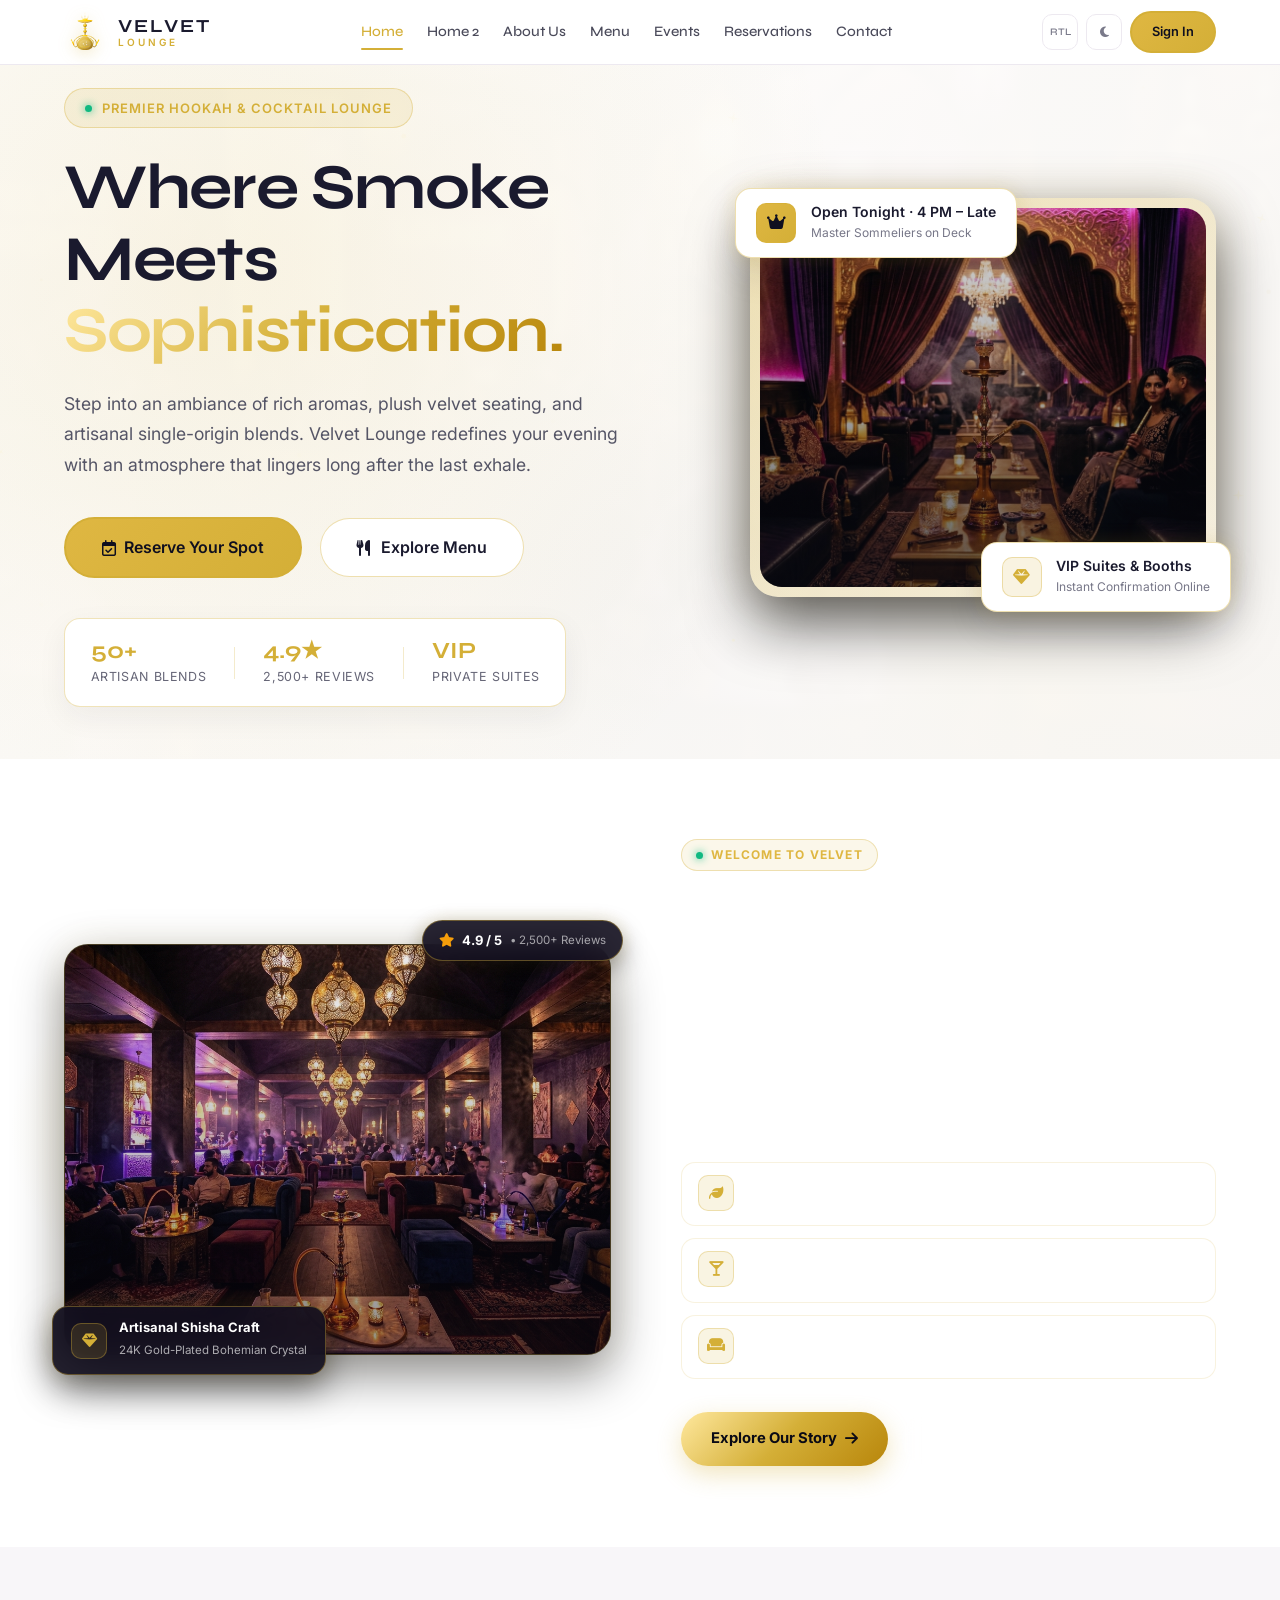
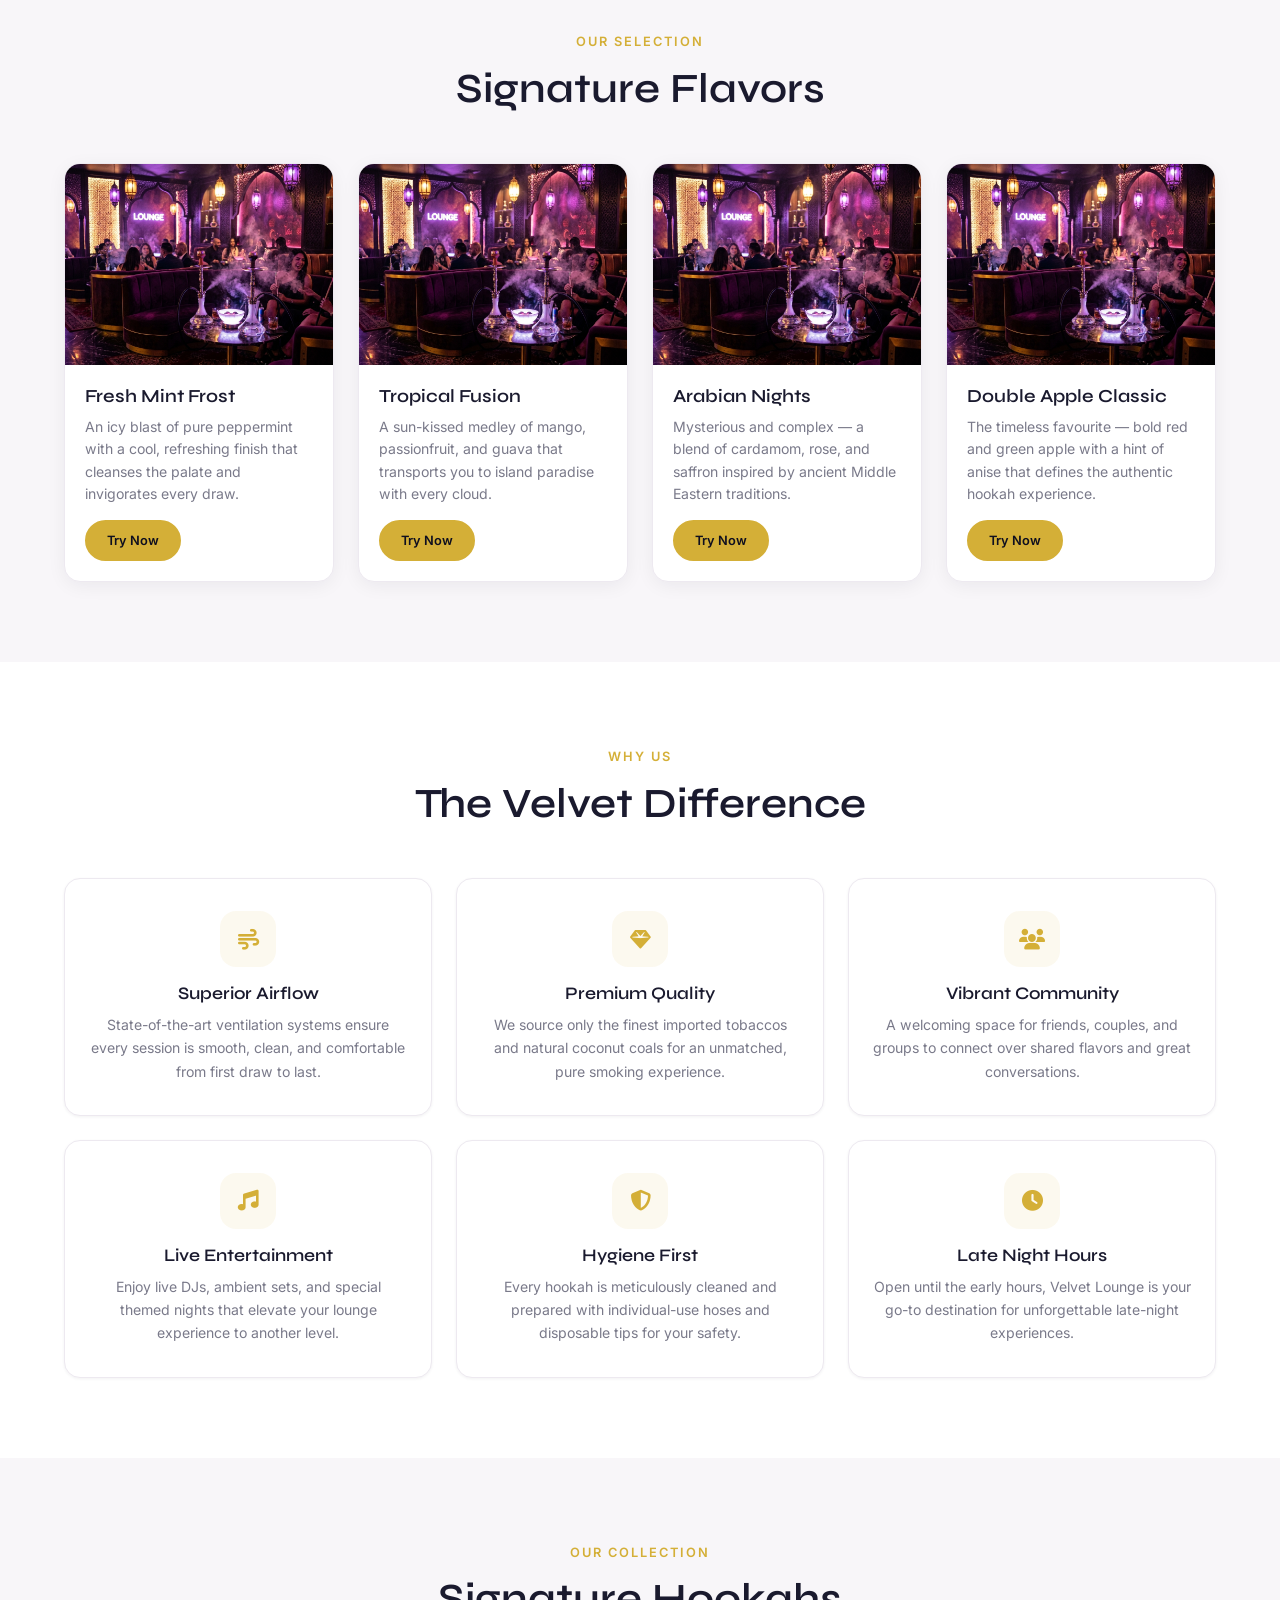
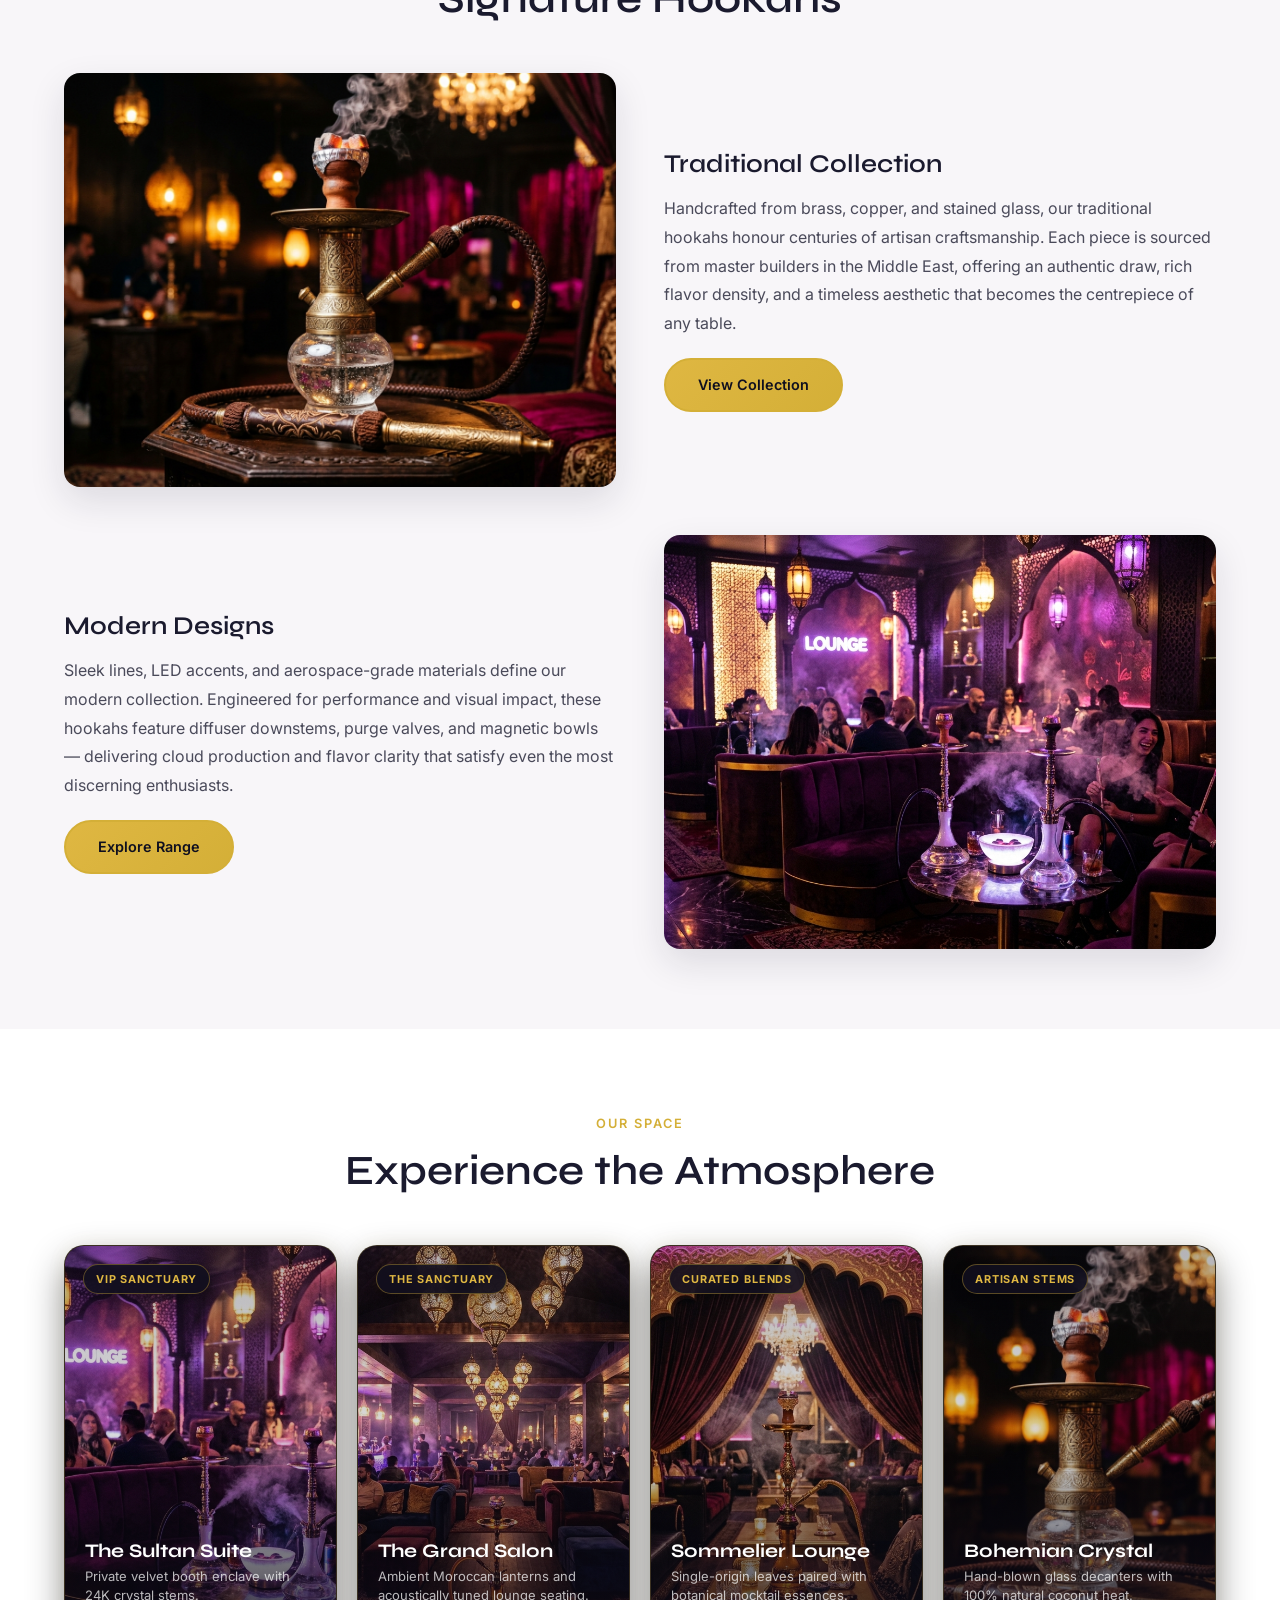
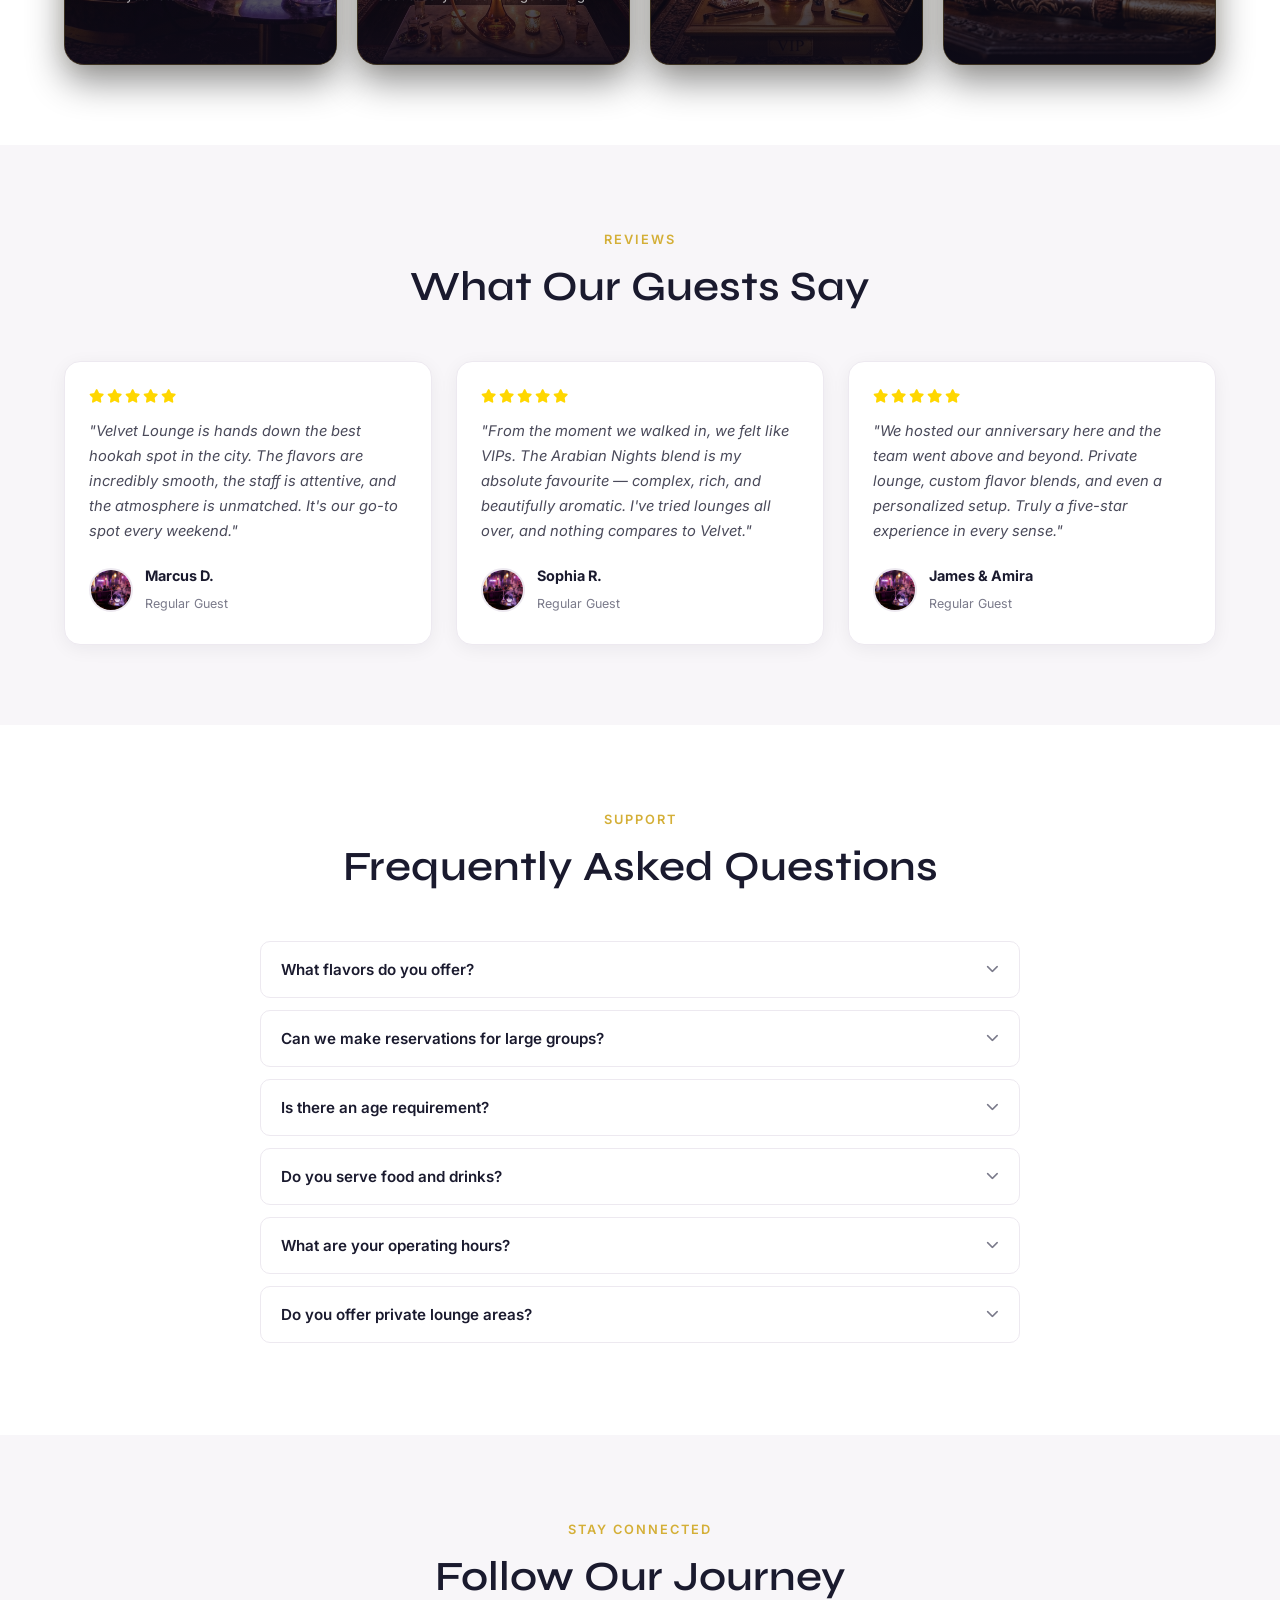
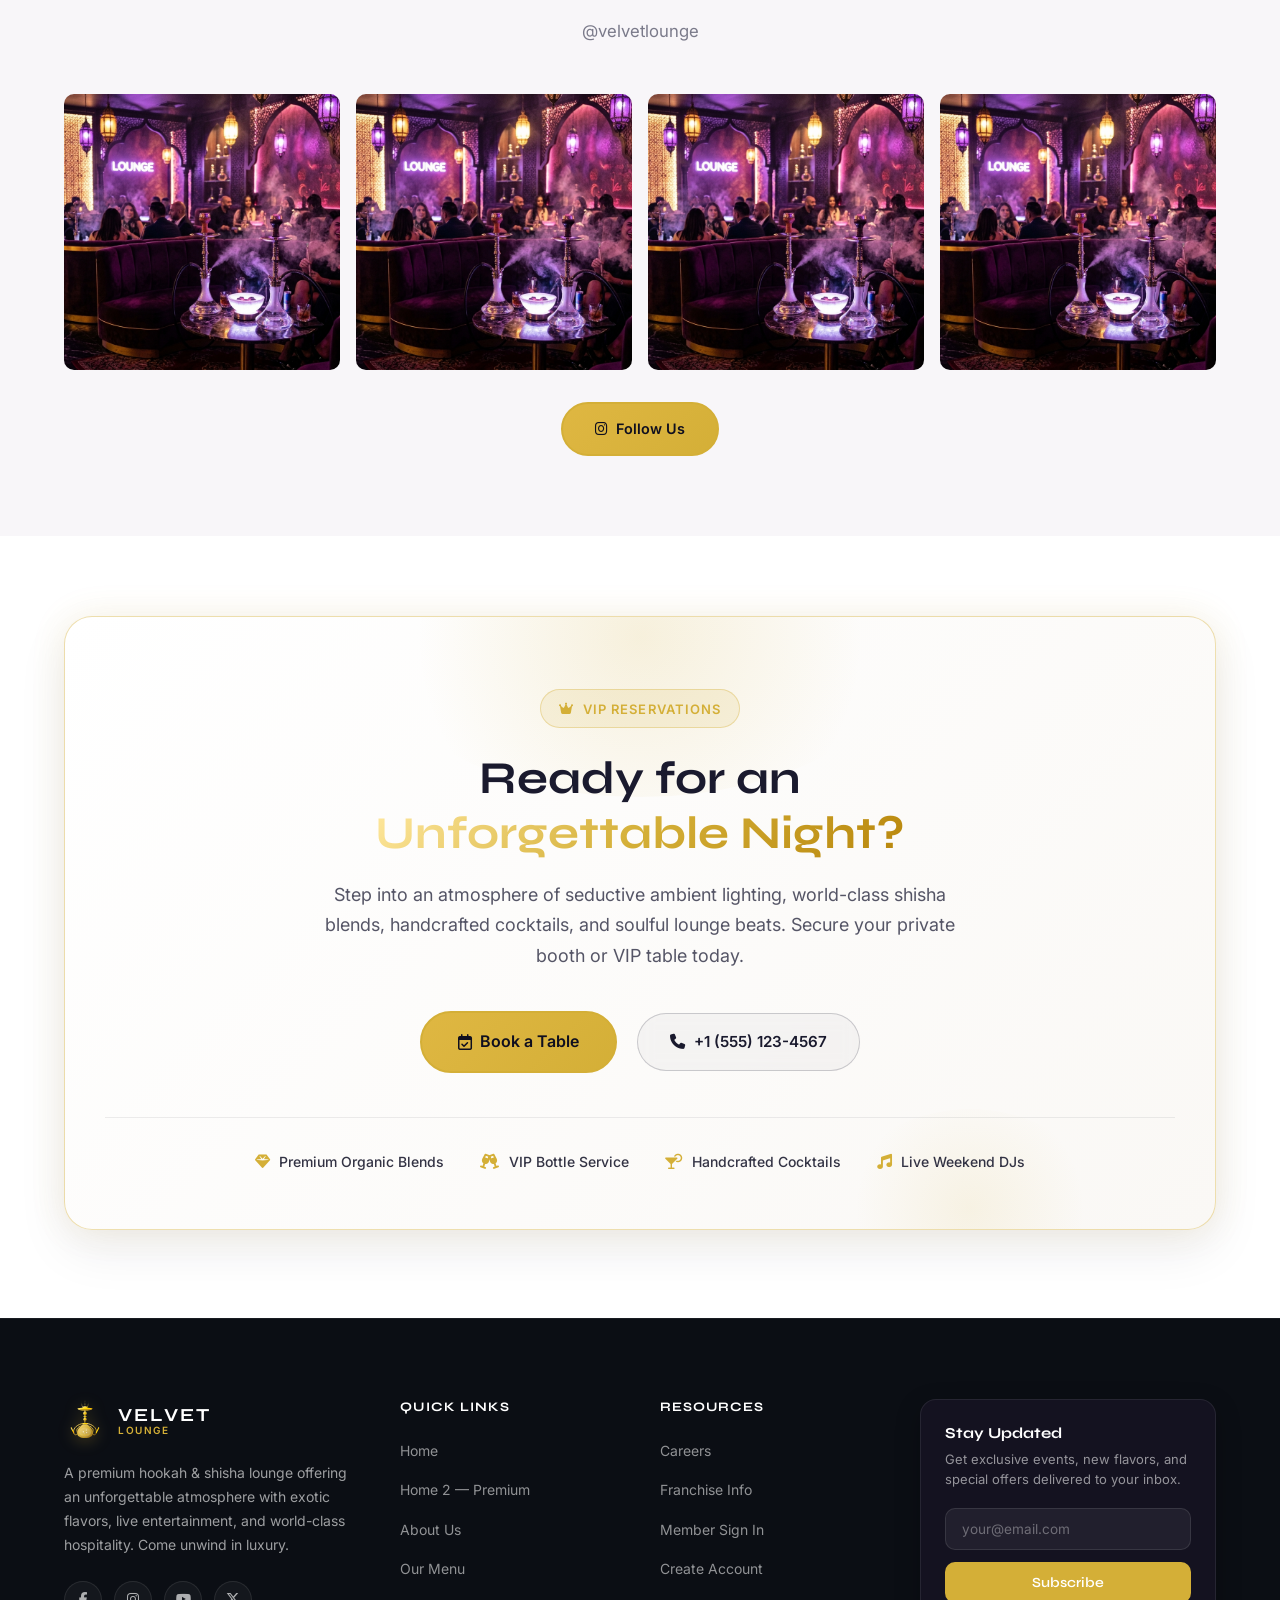
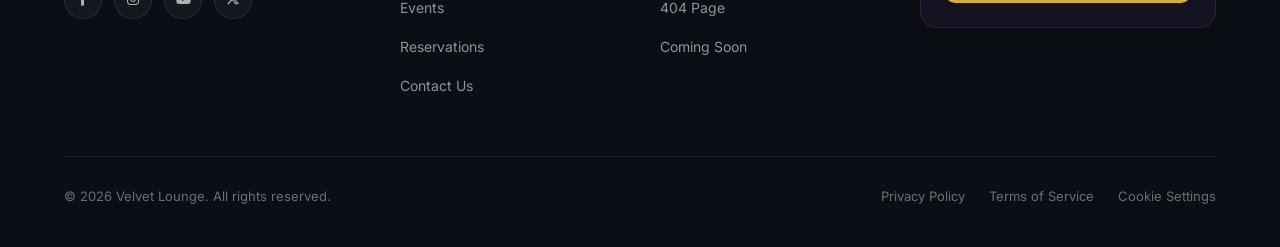
==== commit c7ead8cf: "refactor: update branding, typography, and layout across pages and add about page" ====
--- a/index.html
+++ b/index.html
@@ -8,7 +8,7 @@
   <link rel="icon" type="image/svg+xml" href="favicon.svg">
   <link rel="preconnect" href="https://fonts.googleapis.com">
   <link rel="preconnect" href="https://fonts.gstatic.com" crossorigin>
-  <link href="https://fonts.googleapis.com/css2?family=Playfair+Display:wght@400;500;600;700&family=Poppins:wght@300;400;500;600;700&display=swap" rel="stylesheet">
+  <link href="https://fonts.googleapis.com/css2?family=Inter:wght@300;400;500;600;700&family=Syne:wght@500;600;700;800&display=swap" rel="stylesheet">
   <link rel="stylesheet" href="https://cdnjs.cloudflare.com/ajax/libs/font-awesome/6.5.1/css/all.min.css">
   <link rel="stylesheet" href="style.css">
 </head>
@@ -18,15 +18,89 @@
   <div id="navbar-placeholder"></div>
 
   <!-- ========== 1. HERO SECTION ========== -->
-  <section class="hero-section" style="background-image: url('assets/images/hero-main.jpg');">
-    <div class="hero-overlay"></div>
-    <div class="hero-content fade-up">
-      <span class="hero-badge">✦ Premium Hookah Experience</span>
-      <h1 class="hero-title">Where Smoke Meets<br>Sophistication</h1>
-      <p class="hero-text">Step into a world of rich aromas, plush seating, and handcrafted hookah blends. Velvet Lounge redefines your evening with an atmosphere that lingers long after the last exhale.</p>
-      <div class="hero-ctas">
-        <a href="reservations.html" class="btn btn-primary">Reserve Your Spot</a>
-        <a href="menu.html" class="btn btn-secondary">Explore Menu</a>
+  <section class="hero-section" id="hero">
+    <div class="hero-bg-layer" style="background-image: url('assets/images/hero-main.jpg');"></div>
+    <div class="hero-overlay-gradient"></div>
+
+    <div class="container">
+      <div class="hero-split-grid">
+        
+        <!-- Left Column: Narrative, CTAs & Social Proof -->
+        <div class="hero-col-content fade-up">
+          <div class="hero-badge">
+            <span class="pulse-dot"></span>
+            <span>Premier Hookah &amp; Cocktail Lounge</span>
+          </div>
+
+          <h1 class="hero-title">
+            Where Smoke Meets<br>
+            <span class="text-gold">Sophistication.</span>
+          </h1>
+
+          <p class="hero-lead-text">
+            Step into an ambiance of rich aromas, plush velvet seating, and artisanal single-origin blends. Velvet Lounge redefines your evening with an atmosphere that lingers long after the last exhale.
+          </p>
+
+          <div class="hero-ctas">
+            <a href="reservations.html" class="btn btn-primary btn-lg">
+              <i class="fa-regular fa-calendar-check"></i> Reserve Your Spot
+            </a>
+            <a href="menu.html" class="btn btn-hero-glass btn-lg">
+              <i class="fa-solid fa-utensils"></i> Explore Menu
+            </a>
+          </div>
+
+          <!-- Hero Highlights / Social Proof Strip -->
+          <div class="hero-highlights">
+            <div class="hero-highlight-item">
+              <span class="highlight-val">50+</span>
+              <span class="highlight-lbl">Artisan Blends</span>
+            </div>
+            <div class="hero-highlight-sep"></div>
+            <div class="hero-highlight-item">
+              <span class="highlight-val">4.9★</span>
+              <span class="highlight-lbl">2,500+ Reviews</span>
+            </div>
+            <div class="hero-highlight-sep"></div>
+            <div class="hero-highlight-item">
+              <span class="highlight-val">VIP</span>
+              <span class="highlight-lbl">Private Suites</span>
+            </div>
+          </div>
+        </div>
+
+        <!-- Right Column: Visual Stage with Floating Luxury Cards -->
+        <div class="hero-col-visual fade-up">
+          <div class="hero-visual-card">
+            <div class="hero-visual-img-wrap">
+              <img src="assets/images/hero-premium.jpg" alt="Velvet Lounge Luxury Ambiance">
+              <div class="hero-img-gradient"></div>
+            </div>
+
+            <!-- Floating Card Top: Tonight's Status -->
+            <div class="hero-floating-card float-top">
+              <div class="float-icon gold-icon">
+                <i class="fa-solid fa-crown"></i>
+              </div>
+              <div class="float-info">
+                <strong>Open Tonight · 4 PM – Late</strong>
+                <span>Master Sommeliers on Deck</span>
+              </div>
+            </div>
+
+            <!-- Floating Card Bottom: VIP Table Hold -->
+            <div class="hero-floating-card float-bottom">
+              <div class="float-icon">
+                <i class="fa-solid fa-gem"></i>
+              </div>
+              <div class="float-info">
+                <strong>VIP Suites &amp; Booths</strong>
+                <span>Instant Confirmation Online</span>
+              </div>
+            </div>
+          </div>
+        </div>
+
       </div>
     </div>
   </section>
@@ -35,17 +109,98 @@
   <section class="section" id="about-intro">
     <div class="container">
       <div class="about-intro-grid">
-        <div class="about-intro-image fade-up slide-left">
-          <img src="assets/images/lounge-interior.jpg" alt="Velvet Lounge Interior — atmospheric seating and ambient lighting">
-        </div>
-        <div class="about-intro-text fade-up slide-right">
-          <span class="section-label">Welcome to Velvet</span>
-          <h2 class="section-heading">A Sanctuary of Flavor &amp; Relaxation</h2>
-          <p>Born from a passion for the art of hookah, Velvet Lounge opened its doors to create a space where tradition and modern luxury coexist. Every detail — from the hand-selected tobaccos to the ambient lighting — has been curated to awaken your senses.</p>
-          <p>Our philosophy is simple: slow down, savour the moment, and let the world outside fade away. Whether you're a seasoned enthusiast or exploring hookah for the first time, our expert mixologists craft each session to your personal taste.</p>
-          <p>With plush velvet seating, curated music, and an ever-evolving menu of premium blends, Velvet Lounge is more than a destination — it's a ritual.</p>
-          <a href="contact.html" class="btn btn-primary">Learn More</a>
-        </div>
+        
+        <!-- Left: Layered Interactive Visual Frame -->
+        <div class="welcome-visual-wrap fade-up slide-left">
+          <!-- Top Floating Rating Pill -->
+          <div class="welcome-float-rating">
+            <i class="fa-solid fa-star"></i>
+            <strong>4.9 / 5</strong>
+            <span class="rating-sub">&bull; 2,500+ Reviews</span>
+          </div>
+
+          <!-- Main Image Card with Glass Border & Shine Effect -->
+          <div class="welcome-img-card">
+            <img src="assets/images/lounge-interior.jpg" alt="Velvet Lounge Interior — atmospheric seating and ambient lighting">
+          </div>
+
+          <!-- Bottom Floating Craft Badge -->
+          <div class="welcome-float-craft">
+            <div class="craft-badge-icon">
+              <i class="fa-solid fa-gem"></i>
+            </div>
+            <div class="craft-badge-text">
+              <strong>Artisanal Shisha Craft</strong>
+              <span>24K Gold-Plated Bohemian Crystal</span>
+            </div>
+          </div>
+        </div>
+
+        <!-- Right: Narrative, Micro-Perk Highlights & Dual CTAs -->
+        <div class="welcome-intro-text fade-up slide-right">
+          <div class="welcome-pill-badge">
+            <span class="welcome-pulse-dot"></span>
+            <span>Welcome to Velvet</span>
+          </div>
+
+          <h2 class="welcome-heading">
+            A Sanctuary of <span class="text-gold-gradient">Flavor &amp; Relaxation</span>
+          </h2>
+
+          <p class="welcome-lead-text">
+            Born from a passion for the art of shisha, Velvet Lounge elevates social smoking into an exquisite modern ritual. Every detail — from single-origin leaves to ambient lighting — is curated to awaken your senses.
+          </p>
+
+          <!-- 3 Interactive Perk Cards -->
+          <div class="welcome-perks-stack">
+            <!-- Perk 1 -->
+            <div class="welcome-perk-item">
+              <div class="welcome-perk-icon">
+                <i class="fa-solid fa-leaf"></i>
+              </div>
+              <div class="welcome-perk-content">
+                <h4>100% Organic Coconut Coals</h4>
+                <p>Zero chemical additives for pure, clean, velvety smoke sessions.</p>
+              </div>
+            </div>
+
+            <!-- Perk 2 -->
+            <div class="welcome-perk-item">
+              <div class="welcome-perk-icon">
+                <i class="fa-solid fa-martini-glass"></i>
+              </div>
+              <div class="welcome-perk-content">
+                <h4>Botanical Mixology Pairings</h4>
+                <p>Master sommeliers craft signature mocktails tailored to your flavor profile.</p>
+              </div>
+            </div>
+
+            <!-- Perk 3 -->
+            <div class="welcome-perk-item">
+              <div class="welcome-perk-icon">
+                <i class="fa-solid fa-couch"></i>
+              </div>
+              <div class="welcome-perk-content">
+                <h4>Private Acoustic Sanctuary</h4>
+                <p>Acoustically tuned plush velvet suites designed for effortless intimacy.</p>
+              </div>
+            </div>
+          </div>
+
+          <!-- Action CTAs -->
+          <div class="welcome-actions-row">
+            <a href="about.html" class="btn-welcome-primary">
+              <span>Explore Our Story</span>
+              <i class="fa-solid fa-arrow-right"></i>
+            </a>
+            <a href="reservations.html" class="btn-welcome-outline">
+              <i class="fa-regular fa-calendar-check"></i>
+              <span>Reserve a Table</span>
+            </a>
+          </div>
+
+        </div>
+
       </div>
     </div>
   </section>
@@ -205,49 +360,61 @@
         <span class="section-label">Our Space</span>
         <h2 class="section-heading">Experience the Atmosphere</h2>
       </div>
-      <div class="gallery-bento fade-up">
-        <div class="gallery-item gallery-item-wide">
-          <img src="assets/images/gallery-1.jpg" alt="Lounge seating area with mood lighting">
-          <div class="gallery-overlay"><span>Lounge Vibes</span></div>
-        </div>
-        <div class="gallery-item gallery-item-tall">
-          <img src="assets/images/gallery-2.jpg" alt="Close-up of hookah smoke art">
-          <div class="gallery-overlay"><span>Smoke Art</span></div>
-        </div>
-        <div class="gallery-item">
-          <img src="assets/images/gallery-3.jpg" alt="Exotic flavor bowls on display">
-          <div class="gallery-overlay"><span>Flavor Bar</span></div>
-        </div>
-        <div class="gallery-item">
-          <img src="assets/images/gallery-4.jpg" alt="VIP private lounge room">
-          <div class="gallery-overlay"><span>VIP Room</span></div>
-        </div>
-        <div class="gallery-item gallery-item-wide">
-          <img src="assets/images/gallery-5.jpg" alt="Live DJ entertainment night">
-          <div class="gallery-overlay"><span>Live Nights</span></div>
-        </div>
-        <div class="gallery-item">
-          <img src="assets/images/gallery-6.jpg" alt="Outdoor terrace seating">
-          <div class="gallery-overlay"><span>Terrace</span></div>
-        </div>
-      </div>
-    </div>
-  </section>
-
-  <!-- ========== 7. LIVE ENTERTAINMENT BANNER ========== -->
-  <section class="section parallax-section" id="entertainment-banner" style="background-image: url('assets/images/entertainment-banner.jpg');">
-    <div class="parallax-overlay"></div>
-    <div class="container">
-      <div class="parallax-content fade-up">
-        <span class="section-label section-label-light">What's On</span>
-        <h2 class="parallax-heading">Live Music Every Weekend</h2>
-        <p class="parallax-text">From soulful acoustic sets to pulsating DJ nights, our curated entertainment calendar transforms every visit into an event. Check out our upcoming lineup and secure your spot for an evening you won't forget.</p>
-        <a href="events.html" class="btn btn-primary">View Events</a>
-      </div>
-    </div>
-  </section>
-
-  <!-- ========== 8. TESTIMONIALS ========== -->
+      <div class="gallery-strips-grid fade-up">
+        
+        <!-- Strip 1: VIP Sanctuary -->
+        <div class="gallery-strip-card">
+          <img src="assets/images/vip-experience.jpg" alt="VIP Velvet Lounge Sanctuary" class="gallery-strip-img" loading="lazy">
+          <div class="gallery-strip-gradient"></div>
+          <span class="gallery-strip-tag">VIP Sanctuary</span>
+          <div class="gallery-strip-content">
+            <h3 class="gallery-strip-title">The Sultan Suite</h3>
+            <p class="gallery-strip-desc">Private velvet booth enclave with 24K crystal stems.</p>
+            <span class="gallery-strip-arrow">Explore Suite <i class="fa-solid fa-arrow-right"></i></span>
+          </div>
+        </div>
+
+        <!-- Strip 2: Main Atelier -->
+        <div class="gallery-strip-card">
+          <img src="assets/images/lounge-interior.jpg" alt="Grand Lounge Interior" class="gallery-strip-img" loading="lazy">
+          <div class="gallery-strip-gradient"></div>
+          <span class="gallery-strip-tag">The Sanctuary</span>
+          <div class="gallery-strip-content">
+            <h3 class="gallery-strip-title">The Grand Salon</h3>
+            <p class="gallery-strip-desc">Ambient Moroccan lanterns and acoustically tuned lounge seating.</p>
+            <span class="gallery-strip-arrow">View Gallery <i class="fa-solid fa-arrow-right"></i></span>
+          </div>
+        </div>
+
+        <!-- Strip 3: Exclusive Pairings -->
+        <div class="gallery-strip-card">
+          <img src="assets/images/hero-premium.jpg" alt="Sommelier Pairings and Hookah" class="gallery-strip-img" loading="lazy">
+          <div class="gallery-strip-gradient"></div>
+          <span class="gallery-strip-tag">Curated Blends</span>
+          <div class="gallery-strip-content">
+            <h3 class="gallery-strip-title">Sommelier Lounge</h3>
+            <p class="gallery-strip-desc">Single-origin leaves paired with botanical mocktail essences.</p>
+            <span class="gallery-strip-arrow">Explore Menu <i class="fa-solid fa-arrow-right"></i></span>
+          </div>
+        </div>
+
+        <!-- Strip 4: Artisan Craft -->
+        <div class="gallery-strip-card">
+          <img src="assets/images/hookah-traditional.jpg" alt="Bohemian Handcrafted Crystal Hookah" class="gallery-strip-img" loading="lazy">
+          <div class="gallery-strip-gradient"></div>
+          <span class="gallery-strip-tag">Artisan Stems</span>
+          <div class="gallery-strip-content">
+            <h3 class="gallery-strip-title">Bohemian Crystal</h3>
+            <p class="gallery-strip-desc">Hand-blown glass decanters with 100% natural coconut heat.</p>
+            <span class="gallery-strip-arrow">Learn Craft <i class="fa-solid fa-arrow-right"></i></span>
+          </div>
+        </div>
+
+      </div>
+    </div>
+  </section>
+
+  <!-- ========== 7. TESTIMONIALS ========== -->
   <section class="section-alt" id="testimonials">
     <div class="container">
       <div class="section-header fade-up">
@@ -319,26 +486,8 @@
     </div>
   </section>
 
-  <!-- ========== 9. RESERVATION CTA ========== -->
-  <section class="section parallax-section" id="reservation-cta" style="background-image: url('assets/images/reservation-ambiance.jpg');">
-    <div class="parallax-overlay"></div>
-    <div class="container">
-      <div class="parallax-content fade-up">
-        <span class="section-label section-label-light">Book Now</span>
-        <h2 class="parallax-heading">Reserve Your Evening</h2>
-        <p class="parallax-text">Whether it's a quiet night for two or a celebration with friends, our team will ensure every detail is perfect. Secure your table today and let us set the mood for an unforgettable experience.</p>
-        <div class="reservation-cta-actions">
-          <a href="reservations.html" class="btn btn-primary">Book a Table</a>
-          <a href="tel:+15551234567" class="reservation-phone">
-            <i class="fa-solid fa-phone"></i> +1 (555) 123-4567
-          </a>
-        </div>
-      </div>
-    </div>
-  </section>
-
-  <!-- ========== 10. FAQ SECTION ========== -->
-  <section class="section-alt" id="faq">
+  <!-- ========== 8. FAQ SECTION ========== -->
+  <section class="section" id="faq">
     <div class="container">
       <div class="section-header fade-up">
         <span class="section-label">Support</span>
@@ -409,8 +558,8 @@
     </div>
   </section>
 
-  <!-- ========== 11. INSTAGRAM / SOCIAL FEED ========== -->
-  <section class="section" id="social-feed">
+  <!-- ========== 9. INSTAGRAM / SOCIAL FEED ========== -->
+  <section class="section section-alt" id="social-feed">
     <div class="container">
       <div class="section-header fade-up">
         <span class="section-label">Stay Connected</span>
@@ -449,6 +598,42 @@
     </div>
   </section>
 
+  <!-- ========== 10. RESERVATION & EXPERIENCE CTA ========== -->
+  <section class="cta-normal-section" id="reservation-cta">
+    <div class="container">
+      <div class="cta-normal-card fade-up">
+        <div class="cta-normal-badge">
+          <i class="fa-solid fa-crown"></i>
+          <span>VIP Reservations</span>
+        </div>
+        <h2 class="cta-normal-title">Ready for an <span class="text-gold">Unforgettable Night?</span></h2>
+        <p class="cta-normal-desc">Step into an atmosphere of seductive ambient lighting, world-class shisha blends, handcrafted cocktails, and soulful lounge beats. Secure your private booth or VIP table today.</p>
+        <div class="cta-normal-actions">
+          <a href="reservations.html" class="btn btn-primary btn-lg">
+            <i class="fa-regular fa-calendar-check"></i> Book a Table
+          </a>
+          <a href="tel:+15551234567" class="btn btn-cta-outline btn-lg">
+            <i class="fa-solid fa-phone"></i> +1 (555) 123-4567
+          </a>
+        </div>
+        <div class="cta-normal-features">
+          <span class="cta-normal-feature-item">
+            <i class="fa-solid fa-gem"></i> Premium Organic Blends
+          </span>
+          <span class="cta-normal-feature-item">
+            <i class="fa-solid fa-champagne-glasses"></i> VIP Bottle Service
+          </span>
+          <span class="cta-normal-feature-item">
+            <i class="fa-solid fa-martini-glass-citrus"></i> Handcrafted Cocktails
+          </span>
+          <span class="cta-normal-feature-item">
+            <i class="fa-solid fa-music"></i> Live Weekend DJs
+          </span>
+        </div>
+      </div>
+    </div>
+  </section>
+
   <!-- Footer -->
   <div id="footer-placeholder"></div>
 
--- a/style.css
+++ b/style.css
@@ -1,16 +1,16 @@
 /* ======================================================================
    VELVET LOUNGE — HOOKAH & SHISHA DESIGN SYSTEM
-   Primary: #C2185B (Deep Rose)  |  Secondary: #1A1A2E (Midnight Navy)
-   Typography: Playfair Display (headings) + Poppins (body)
+   Primary: #D4AF37 (Royal Gold)  |  Secondary: #1A1A2E (Midnight Navy)
+   Typography: Syne (headings) + Inter (body)
    ====================================================================== */
 
-@import url('https://fonts.googleapis.com/css2?family=Playfair+Display:wght@400;500;600;700&family=Poppins:wght@300;400;500;600;700&display=swap');
+@import url('https://fonts.googleapis.com/css2?family=Inter:wght@300;400;500;600;700&family=Syne:wght@500;600;700;800&display=swap');
 
 /* ─── CSS CUSTOM PROPERTIES ──────────────────────────── */
 :root {
-    --primary: #C2185B;
-    --primary-light: #E91E63;
-    --primary-dark: #880E4F;
+    --primary: #D4AF37;
+    --primary-light: #DFB742;
+    --primary-dark: #A67C1E;
     --secondary: #1A1A2E;
     --secondary-light: #16213E;
     --secondary-dark: #0F0F1F;
@@ -37,13 +37,13 @@
     --shadow-lg: 0 14px 36px rgba(26, 26, 46, 0.12);
     --shadow-xl: 0 22px 50px rgba(26, 26, 46, 0.16);
     --shadow-card: 0 4px 20px -2px rgba(26, 26, 46, 0.07);
-    --shadow-card-hover: 0 20px 44px -10px rgba(26, 26, 46, 0.16), 0 0 0 1px rgba(194, 24, 91, 0.15);
-    --shadow-primary: 0 8px 24px rgba(194, 24, 91, 0.3);
-
-    --font-heading: 'Playfair Display', Georgia, serif;
-    --font-body: 'Poppins', -apple-system, BlinkMacSystemFont, 'Segoe UI', Roboto, sans-serif;
-
-    --header-height: 72px;
+    --shadow-card-hover: 0 20px 44px -10px rgba(26, 26, 46, 0.16), 0 0 0 1px rgba(212, 175, 55, 0.15);
+    --shadow-primary: 0 8px 24px rgba(212, 175, 55, 0.3);
+
+    --font-heading: 'Syne', -apple-system, BlinkMacSystemFont, 'Segoe UI', Roboto, sans-serif;
+    --font-body: 'Inter', -apple-system, BlinkMacSystemFont, 'Segoe UI', Roboto, sans-serif;
+
+    --header-height: 4rem;
     --container-max: 1200px;
     --container-narrow: 960px;
     --radius-sm: 6px;
@@ -80,14 +80,19 @@
     --shadow-lg: 0 14px 36px rgba(0, 0, 0, 0.5);
     --shadow-xl: 0 22px 50px rgba(0, 0, 0, 0.6);
     --shadow-card: 0 4px 22px rgba(0, 0, 0, 0.5);
-    --shadow-card-hover: 0 24px 50px -10px rgba(0, 0, 0, 0.75), 0 0 0 1px rgba(194, 24, 91, 0.3);
-    --shadow-primary: 0 8px 24px rgba(194, 24, 91, 0.35);
-    --primary-light: #F06292;
+    --shadow-card-hover: 0 24px 50px -10px rgba(0, 0, 0, 0.75), 0 0 0 1px rgba(212, 175, 55, 0.3);
+    --shadow-primary: 0 8px 24px rgba(212, 175, 55, 0.35);
+    --primary-light: #F3D279;
 }
 
 /* ─── RESET & BASE ───────────────────────────────────── */
 *, *::before, *::after { box-sizing: border-box; margin: 0; padding: 0; }
-html { scroll-behavior: smooth; -webkit-text-size-adjust: 100%; }
+html {
+    scroll-behavior: smooth;
+    -webkit-text-size-adjust: 100%;
+    overflow-x: hidden;
+    max-width: 100%;
+}
 body {
     font-family: var(--font-body);
     font-weight: 400;
@@ -95,6 +100,9 @@
     background: var(--bg-main);
     line-height: 1.7;
     overflow-x: hidden;
+    max-width: 100%;
+    width: 100%;
+    position: relative;
     transition: background var(--transition-base), color var(--transition-base);
     -webkit-font-smoothing: antialiased;
 }
@@ -121,8 +129,8 @@
 /* ─── CONTAINER & LAYOUT ────────────────────────────── */
 .container { max-width: var(--container-max); margin: 0 auto; padding: 0 var(--section-pad-x); width: 100%; }
 .container-narrow { max-width: var(--container-narrow); margin: 0 auto; padding: 0 var(--section-pad-x); width: 100%; }
-.section { padding: var(--section-pad-y) 0; background: var(--bg-main); }
-.section-alt { padding: var(--section-pad-y) 0; background: var(--bg-section-alt); }
+.section { padding: var(--section-pad-y) 0; background: var(--bg-main); overflow-x: clip; width: 100%; }
+.section-alt { padding: var(--section-pad-y) 0; background: var(--bg-section-alt); overflow-x: clip; width: 100%; }
 .text-center { text-align: center; }
 .w-full { width: 100%; }
 
@@ -156,12 +164,14 @@
     text-align: center;
 }
 .btn-primary {
-    background: var(--primary);
-    color: #FFF;
+    background: linear-gradient(135deg, var(--primary-light), var(--primary));
+    color: #0F0F1F;
+    font-weight: 600;
     border-color: var(--primary);
 }
 .btn-primary:hover {
-    background: var(--primary-dark);
+    background: linear-gradient(135deg, var(--primary), var(--primary-dark));
+    color: #0F0F1F;
     border-color: var(--primary-dark);
     box-shadow: var(--shadow-primary);
     transform: translateY(-2px);
@@ -173,11 +183,12 @@
 }
 .btn-secondary:hover {
     background: var(--primary);
-    color: #FFF;
+    color: #0F0F1F;
+    font-weight: 600;
     transform: translateY(-2px);
 }
 .btn-sm { padding: 8px 20px; font-size: 0.8rem; }
-.btn-small { padding: 8px 20px; font-size: 0.8rem; background: var(--primary); color: #FFF; border-radius: var(--radius-full); border: 2px solid var(--primary); font-weight: 600; display: inline-flex; transition: all var(--transition-base); }
+.btn-small { padding: 8px 20px; font-size: 0.8rem; background: var(--primary); color: #0F0F1F; border-radius: var(--radius-full); border: 2px solid var(--primary); font-weight: 600; display: inline-flex; transition: all var(--transition-base); }
 .btn-small:hover { background: var(--primary-dark); border-color: var(--primary-dark); transform: translateY(-2px); }
 .btn-white { background: #FFF; color: var(--secondary); border-color: #FFF; }
 .btn-white:hover { background: rgba(255,255,255,0.9); }
@@ -188,199 +199,726 @@
     top: 0;
     left: 0;
     right: 0;
-    height: var(--header-height);
+    width: 100%;
     z-index: 1000;
-    background: var(--bg-glass);
-    backdrop-filter: blur(16px);
-    -webkit-backdrop-filter: blur(16px);
+    background: rgba(255, 255, 255, 0.94);
+    backdrop-filter: blur(20px);
+    -webkit-backdrop-filter: blur(20px);
     border-bottom: 1px solid var(--border-light);
-    transition: all var(--transition-base);
-}
+    transition: background-color var(--transition-base), box-shadow var(--transition-base), border-color var(--transition-base);
+}
+
+html.dark .navbar,
+.dark .navbar {
+    background: rgba(15, 15, 31, 0.94);
+    border-bottom-color: var(--border-color);
+}
+
 .navbar.scrolled {
     box-shadow: var(--shadow-md);
-    background: var(--bg-glass);
-}
+}
+
+html.dark .navbar.scrolled,
+.dark .navbar.scrolled {
+    box-shadow: 0 4px 24px rgba(0, 0, 0, 0.45);
+}
+
+.navbar-spacer {
+    height: 4rem;
+    width: 100%;
+}
+
 .nav-inner {
     max-width: var(--container-max);
     margin: 0 auto;
     padding: 0 var(--section-pad-x);
-    height: 100%;
+    height: var(--header-height);
     display: flex;
     align-items: center;
     justify-content: space-between;
-    gap: 20px;
-}
+    gap: 1.25rem;
+    width: 100%;
+}
+
 .nav-logo {
     display: flex;
     align-items: center;
-    gap: 10px;
+    gap: 0.75rem;
     text-decoration: none;
     flex-shrink: 0;
 }
-.nav-logo svg { width: 44px; height: 44px; }
-.nav-logo-text { display: flex; flex-direction: column; line-height: 1.1; }
-.brand-top { font-family: var(--font-heading); font-weight: 700; font-size: 1.2rem; color: var(--text-primary); letter-spacing: 2px; }
-.brand-bottom { font-family: var(--font-body); font-size: 0.65rem; font-weight: 500; color: var(--text-muted); letter-spacing: 3px; text-transform: uppercase; }
+
+.nav-logo svg {
+    width: 42px;
+    height: 42px;
+    filter: drop-shadow(0 2px 8px rgba(212, 175, 55, 0.35));
+}
+
+.nav-logo-text {
+    display: flex;
+    flex-direction: column;
+    line-height: 1.1;
+}
+
+.nav-logo-text .brand-top {
+    font-family: var(--font-heading);
+    font-weight: 700;
+    font-size: 1.15rem;
+    color: var(--text-primary);
+    letter-spacing: 2px;
+}
+
+.nav-logo-text .brand-bottom {
+    font-family: var(--font-body);
+    font-size: 0.625rem;
+    font-weight: 600;
+    color: var(--primary);
+    letter-spacing: 3px;
+    text-transform: uppercase;
+}
 
 .nav-links {
     display: flex;
     align-items: center;
-    gap: 4px;
-}
+    gap: 1.5rem;
+}
+
 .nav-link {
-    padding: 8px 14px;
-    font-size: 0.85rem;
+    font-family: var(--font-heading);
     font-weight: 500;
+    font-size: 0.9rem;
     color: var(--text-secondary);
-    border-radius: var(--radius-full);
-    transition: all var(--transition-fast);
-}
-.nav-link:hover { color: var(--primary); }
-.nav-link.active { color: var(--primary); font-weight: 600; background: rgba(194, 24, 91, 0.08); }
+    position: relative;
+    padding: 0.25rem 0;
+    transition: var(--transition-fast);
+}
+
+.nav-link:hover,
+.nav-link.active {
+    color: var(--primary);
+}
+
+.nav-link::after {
+    content: '';
+    position: absolute;
+    bottom: -2px;
+    left: 0;
+    width: 0;
+    height: 2px;
+    background: var(--primary);
+    border-radius: 1px;
+    transition: var(--transition-fast);
+}
+
+[dir="rtl"] .nav-link::after {
+    left: auto;
+    right: 0;
+}
+
+.nav-link:hover::after,
+.nav-link.active::after {
+    width: 100%;
+}
 
 .nav-actions {
     display: flex;
     align-items: center;
-    gap: 6px;
-}
+    gap: 0.5rem;
+}
+
 .nav-icon-btn {
-    width: 36px;
-    height: 36px;
+    width: 2.25rem;
+    height: 2.25rem;
     display: flex;
     align-items: center;
     justify-content: center;
-    border-radius: var(--radius-full);
-    color: var(--text-secondary);
-    transition: all var(--transition-fast);
-    font-size: 0.85rem;
+    border-radius: var(--radius-md);
+    background: var(--bg-card);
     border: 1px solid var(--border-light);
-    background: transparent;
-}
-.nav-icon-btn:hover { color: var(--primary); background: rgba(194, 24, 91, 0.08); border-color: var(--primary); }
-.theme-icon-wrap { display: flex; align-items: center; justify-content: center; }
-.dir-label { font-size: 0.625rem !important; font-weight: 600 !important; }
-
+    color: var(--text-muted);
+    font-size: 0.75rem;
+    cursor: pointer;
+    transition: var(--transition-fast);
+    font-family: var(--font-heading);
+    font-weight: 600;
+}
+
+.nav-icon-btn:hover {
+    border-color: var(--primary);
+    color: var(--primary);
+    background: rgba(212, 175, 55, 0.08);
+}
+
+html.dark .nav-icon-btn,
+.dark .nav-icon-btn {
+    background: rgba(255, 255, 255, 0.06);
+    border-color: rgba(255, 255, 255, 0.12);
+    color: rgba(255, 255, 255, 0.85);
+}
+
+html.dark .nav-icon-btn:hover,
+.dark .nav-icon-btn:hover {
+    border-color: var(--primary);
+    color: var(--primary-light);
+    background: rgba(255, 255, 255, 0.12);
+}
+
+.theme-icon-wrap {
+    display: flex;
+    align-items: center;
+    justify-content: center;
+}
+
+.dir-label {
+    font-size: 0.625rem !important;
+    font-weight: 600 !important;
+}
+
+/* Mobile Nav (Hamburger & Dropdown matching Hobby Board Games Store) */
 .mobile-menu-btn {
     display: none;
-    width: 40px;
-    height: 40px;
+    width: 2.25rem;
+    height: 2.25rem;
     align-items: center;
     justify-content: center;
     border-radius: var(--radius-md);
+    background: var(--bg-card);
+    border: 1px solid var(--border-color);
     color: var(--text-primary);
-    font-size: 1.2rem;
-}
-.mobile-menu-icon { display: flex; align-items: center; justify-content: center; }
+    cursor: pointer;
+    transition: var(--transition-fast);
+    font-size: 1rem;
+}
+
+.mobile-menu-btn:hover {
+    border-color: var(--primary);
+    color: var(--primary);
+}
+
+html.dark .mobile-menu-btn,
+.dark .mobile-menu-btn {
+    background: rgba(255, 255, 255, 0.06);
+    border-color: rgba(255, 255, 255, 0.12);
+    color: #FFF;
+}
+
+html.dark .mobile-menu-btn:hover,
+.dark .mobile-menu-btn:hover {
+    border-color: var(--primary);
+    color: var(--primary-light);
+}
+
+.mobile-menu-icon {
+    display: flex;
+    align-items: center;
+    justify-content: center;
+}
+
 .mobile-backdrop {
     display: none;
     position: fixed;
     inset: 0;
-    background: rgba(0, 0, 0, 0.5);
-    z-index: 998;
-    opacity: 0;
-    transition: opacity var(--transition-base);
-}
-.mobile-backdrop.open { display: block; opacity: 1; }
+    background: rgba(0, 0, 0, 0.6);
+    backdrop-filter: blur(6px);
+    -webkit-backdrop-filter: blur(6px);
+    z-index: 990;
+    top: 4rem;
+}
+
+.mobile-backdrop.open {
+    display: block;
+}
+
 .mobile-menu {
-    position: fixed;
-    top: 0;
-    right: -320px;
-    width: 300px;
-    max-width: 85vw;
-    height: 100vh;
+    display: none;
+    position: absolute;
+    top: 100%;
+    left: 0;
+    right: 0;
     background: var(--bg-card);
-    z-index: 999;
-    padding: 80px 24px 32px;
-    transition: right var(--transition-base);
+    border-bottom: 1px solid var(--border-color);
+    box-shadow: var(--shadow-xl);
+    z-index: 995;
+    padding: 1.25rem;
+    max-height: calc(100vh - 4rem);
     overflow-y: auto;
+}
+
+html.dark .mobile-menu,
+.dark .mobile-menu {
+    background: #141425;
+    border-bottom-color: rgba(255, 255, 255, 0.1);
+}
+
+.mobile-menu.open {
+    display: block;
+    animation: fadeInDown 0.25s cubic-bezier(0.16, 1, 0.3, 1);
+}
+
+.mobile-menu .mob-link {
+    display: block;
+    padding: 0.75rem 1rem;
+    border-radius: var(--radius-md);
+    font-family: var(--font-heading);
+    font-weight: 500;
+    font-size: 0.875rem;
+    color: var(--text-primary);
+    transition: var(--transition-fast);
+    text-decoration: none;
+}
+
+.mobile-menu .mob-link:hover,
+.mobile-menu .mob-link.active {
+    background: rgba(212, 175, 55, 0.1);
+    color: var(--primary);
+}
+
+.mobile-menu .mob-actions {
+    margin-top: 0.75rem;
+    padding-top: 0.75rem;
+    border-top: 1px solid var(--border-light);
     display: flex;
     flex-direction: column;
-    gap: 4px;
-    box-shadow: var(--shadow-xl);
-}
-[dir="rtl"] .mobile-menu { right: auto; left: -320px; transition: left var(--transition-base); }
-[dir="rtl"] .mobile-menu.open { left: 0; }
-.mobile-menu.open { right: 0; }
-.mob-link {
-    display: block;
-    padding: 12px 16px;
-    font-size: 0.95rem;
-    font-weight: 500;
-    color: var(--text-secondary);
-    border-radius: var(--radius-md);
-    transition: all var(--transition-fast);
-}
-.mob-link:hover, .mob-link.active { color: var(--primary); background: rgba(194, 24, 91, 0.08); }
-.mob-actions { margin-top: 16px; display: flex; flex-direction: column; gap: 8px; }
-.mob-toggles { margin-top: 16px; display: flex; gap: 8px; justify-content: center; }
-.navbar-spacer { height: var(--header-height); }
-
-/* ─── HERO SECTION ───────────────────────────────────── */
+    gap: 0.5rem;
+}
+
+html.dark .mobile-menu .mob-actions,
+.dark .mobile-menu .mob-actions {
+    border-top-color: rgba(255, 255, 255, 0.08);
+}
+
+.mobile-menu .mob-toggles {
+    display: flex;
+    align-items: center;
+    justify-content: center;
+    gap: 0.5rem;
+    margin-top: 0.75rem;
+}
+
+/* ─── HERO SECTION (SPLIT LUXURY PORTAL) ─────────────── */
 .hero-section {
     position: relative;
-    min-height: 100vh;
-    display: flex;
-    align-items: center;
-    justify-content: center;
+    min-height: auto;
+    display: flex;
+    align-items: center;
+    padding: 1.5rem 0 3.25rem;
+    overflow: hidden;
+    background: #0A0A14;
+}
+
+.hero-bg-layer {
+    position: absolute;
+    inset: 0;
     background-size: cover;
     background-position: center;
-    background-repeat: no-repeat;
-    overflow: hidden;
-}
-.hero-overlay {
+    opacity: 0.28;
+    filter: blur(4px);
+    transform: scale(1.05);
+    z-index: 1;
+}
+
+.hero-overlay-gradient {
     position: absolute;
     inset: 0;
-    background: linear-gradient(180deg, rgba(15, 15, 31, 0.7) 0%, rgba(26, 26, 46, 0.85) 100%);
-    z-index: 1;
-}
-.hero-content {
-    position: relative;
+    background: 
+      radial-gradient(circle at 15% 30%, rgba(212, 175, 55, 0.15) 0%, transparent 55%),
+      radial-gradient(circle at 85% 70%, rgba(212, 175, 55, 0.1) 0%, transparent 60%),
+      linear-gradient(135deg, rgba(10, 10, 20, 0.95) 0%, rgba(15, 12, 30, 0.88) 50%, rgba(10, 10, 20, 0.96) 100%);
     z-index: 2;
-    text-align: center;
-    max-width: 720px;
-    padding: 0 24px;
-}
+}
+
+.hero-section > .container {
+    position: relative;
+    z-index: 3;
+    width: 100%;
+}
+
+.hero-split-grid {
+    display: grid;
+    grid-template-columns: 1.15fr 0.85fr;
+    gap: 3.5rem;
+    align-items: center;
+}
+
+/* Left Column Content */
+.hero-col-content {
+    text-align: left;
+}
+
+[dir="rtl"] .hero-col-content {
+    text-align: right;
+}
+
 .hero-badge {
+    display: inline-flex;
+    align-items: center;
+    gap: 0.6rem;
+    padding: 0.5rem 1.25rem;
+    background: rgba(212, 175, 55, 0.12);
+    border: 1px solid rgba(212, 175, 55, 0.35);
+    border-radius: var(--radius-full);
+    color: var(--primary);
+    font-size: 0.8125rem;
+    font-weight: 600;
+    text-transform: uppercase;
+    letter-spacing: 0.08em;
+    margin-bottom: 1.5rem;
+}
+
+[dir="rtl"] .hero-badge {
+    letter-spacing: 0;
+}
+
+.hero-title {
+    font-family: var(--font-heading);
+    font-size: clamp(2.6rem, 5vw, 4.2rem);
+    font-weight: 700;
+    color: #FFFFFF;
+    line-height: 1.12;
+    margin-bottom: 1.35rem;
+    letter-spacing: -0.02em;
+}
+
+.hero-title .text-gold {
+    color: var(--primary);
+    background: linear-gradient(135deg, #FFE89E 0%, #D4AF37 50%, #B8860B 100%);
+    -webkit-background-clip: text;
+    -webkit-text-fill-color: transparent;
     display: inline-block;
-    padding: 8px 20px;
-    font-size: 0.78rem;
+}
+
+.hero-lead-text {
+    color: rgba(255, 255, 255, 0.82);
+    font-family: var(--font-body);
+    font-size: 1.1rem;
+    line-height: 1.75;
+    margin-bottom: 2.25rem;
+    max-width: 580px;
+}
+
+.hero-ctas {
+    display: flex;
+    gap: 1.15rem;
+    align-items: center;
+    flex-wrap: wrap;
+    margin-bottom: 2.5rem;
+}
+
+.btn-hero-glass {
+    display: inline-flex;
+    align-items: center;
+    gap: 0.6rem;
+    padding: 0.85rem 1.75rem;
+    background: rgba(255, 255, 255, 0.06);
+    border: 1.5px solid rgba(212, 175, 55, 0.4);
+    border-radius: var(--radius-full);
+    color: #FFFFFF;
     font-weight: 600;
-    letter-spacing: 2px;
+    font-size: 0.95rem;
+    text-decoration: none;
+    backdrop-filter: blur(10px);
+    -webkit-backdrop-filter: blur(10px);
+    transition: all var(--transition-base);
+}
+
+.btn-hero-glass:hover {
+    background: rgba(212, 175, 55, 0.15);
+    border-color: var(--primary);
+    color: var(--primary);
+    transform: translateY(-2px);
+    box-shadow: 0 8px 25px rgba(212, 175, 55, 0.2);
+}
+
+/* Social Proof Highlights */
+.hero-highlights {
+    display: flex;
+    align-items: center;
+    gap: 1.75rem;
+    padding: 1.15rem 1.6rem;
+    background: rgba(255, 255, 255, 0.035);
+    border: 1px solid rgba(212, 175, 55, 0.22);
+    border-radius: var(--radius-lg);
+    width: fit-content;
+    backdrop-filter: blur(8px);
+}
+
+.hero-highlight-item {
+    display: flex;
+    flex-direction: column;
+    gap: 0.2rem;
+}
+
+.highlight-val {
+    font-family: var(--font-heading);
+    font-size: 1.45rem;
+    font-weight: 700;
+    color: var(--primary);
+    line-height: 1.1;
+}
+
+.highlight-lbl {
+    font-size: 0.78125rem;
+    color: rgba(255, 255, 255, 0.72);
     text-transform: uppercase;
-    color: var(--gold);
-    border: 1px solid rgba(255, 215, 0, 0.35);
-    border-radius: var(--radius-full);
-    margin-bottom: 24px;
-    background: rgba(255, 215, 0, 0.08);
-}
-.hero-title {
-    font-size: clamp(2.4rem, 6vw, 4.2rem);
+    letter-spacing: 0.05em;
+}
+
+[dir="rtl"] .highlight-lbl {
+    letter-spacing: 0;
+}
+
+.hero-highlight-sep {
+    width: 1px;
+    height: 32px;
+    background: rgba(212, 175, 55, 0.25);
+}
+
+/* Right Column Visual Showcase */
+.hero-col-visual {
+    position: relative;
+}
+
+.hero-visual-card {
+    position: relative;
+    border-radius: 28px;
+    padding: 0.6rem;
+    background: linear-gradient(135deg, rgba(212, 175, 55, 0.35) 0%, rgba(212, 175, 55, 0.1) 100%);
+    box-shadow: 0 25px 60px rgba(0, 0, 0, 0.65), 0 0 45px rgba(212, 175, 55, 0.15);
+}
+
+.hero-visual-img-wrap {
+    position: relative;
+    border-radius: 22px;
+    overflow: hidden;
+    aspect-ratio: 4 / 3.4;
+}
+
+.hero-visual-img-wrap img {
+    width: 100%;
+    height: 100%;
+    object-fit: cover;
+    display: block;
+    transition: transform 0.6s ease;
+}
+
+.hero-visual-card:hover .hero-visual-img-wrap img {
+    transform: scale(1.04);
+}
+
+.hero-img-gradient {
+    position: absolute;
+    inset: 0;
+    background: linear-gradient(180deg, rgba(10, 10, 20, 0.1) 0%, rgba(10, 10, 20, 0.65) 100%);
+}
+
+/* Floating Cards */
+.hero-floating-card {
+    position: absolute;
+    display: flex;
+    align-items: center;
+    gap: 0.9rem;
+    padding: 0.85rem 1.25rem;
+    background: rgba(15, 12, 30, 0.88);
+    border: 1px solid rgba(212, 175, 55, 0.4);
+    border-radius: var(--radius-lg);
+    backdrop-filter: blur(14px);
+    -webkit-backdrop-filter: blur(14px);
+    box-shadow: 0 16px 36px rgba(0, 0, 0, 0.5), 0 0 20px rgba(212, 175, 55, 0.12);
+    z-index: 4;
+    animation: floatGentle 4s ease-in-out infinite;
+}
+
+.hero-floating-card.float-top {
+    top: -10px;
+    left: -15px;
+}
+
+.hero-floating-card.float-bottom {
+    bottom: -15px;
+    right: -15px;
+    animation-delay: -2s;
+}
+
+[dir="rtl"] .hero-floating-card.float-top {
+    left: auto;
+    right: -20px;
+}
+
+[dir="rtl"] .hero-floating-card.float-bottom {
+    right: auto;
+    left: -20px;
+}
+
+@keyframes floatGentle {
+    0%, 100% { transform: translateY(0); }
+    50% { transform: translateY(-6px); }
+}
+
+.float-icon {
+    width: 2.5rem;
+    height: 2.5rem;
+    border-radius: var(--radius-md);
+    background: rgba(212, 175, 55, 0.15);
+    border: 1px solid rgba(212, 175, 55, 0.35);
+    color: var(--primary);
+    display: flex;
+    align-items: center;
+    justify-content: center;
+    font-size: 1.05rem;
+    flex-shrink: 0;
+}
+
+.float-icon.gold-icon {
+    background: linear-gradient(135deg, var(--primary-light), var(--primary));
+    color: #0F0F1F;
+}
+
+.float-info strong {
+    display: block;
     color: #FFFFFF;
-    margin-bottom: 20px;
-    line-height: 1.15;
-}
-.hero-text {
-    color: rgba(255, 255, 255, 0.8);
-    font-size: 1.05rem;
-    margin-bottom: 32px;
-    line-height: 1.8;
-}
-.hero-ctas {
-    display: flex;
-    gap: 16px;
-    justify-content: center;
-    flex-wrap: wrap;
-}
-.hero-ctas .btn-secondary {
-    color: #FFF;
-    border-color: rgba(255, 255, 255, 0.4);
-}
-.hero-ctas .btn-secondary:hover {
-    background: rgba(255, 255, 255, 0.15);
-    border-color: #FFF;
-}
-
-/* Hero Theme Background (particle canvas) */
+    font-size: 0.875rem;
+    font-weight: 600;
+    line-height: 1.25;
+}
+
+.float-info span {
+    display: block;
+    color: rgba(255, 255, 255, 0.7);
+    font-size: 0.75rem;
+    margin-top: 0.15rem;
+}
+
+/* Light Theme Overrides */
+html:not(.dark) .hero-section {
+    background: #FDFBF7;
+}
+
+html:not(.dark) .hero-bg-layer {
+    opacity: 0.12;
+}
+
+html:not(.dark) .hero-overlay-gradient {
+    background: 
+      radial-gradient(circle at 15% 30%, rgba(212, 175, 55, 0.12) 0%, transparent 55%),
+      linear-gradient(135deg, rgba(255, 255, 255, 0.94) 0%, rgba(250, 248, 245, 0.9) 100%);
+}
+
+html:not(.dark) .hero-title {
+    color: #1A1A2E;
+}
+
+html:not(.dark) .hero-lead-text {
+    color: #555566;
+}
+
+html:not(.dark) .btn-hero-glass {
+    background: #FFFFFF;
+    border-color: rgba(212, 175, 55, 0.4);
+    color: #1A1A2E;
+}
+
+html:not(.dark) .hero-highlights {
+    background: #FFFFFF;
+    border-color: rgba(212, 175, 55, 0.35);
+    box-shadow: 0 10px 30px rgba(26, 26, 46, 0.06);
+}
+
+html:not(.dark) .highlight-lbl {
+    color: #666677;
+}
+
+html:not(.dark) .hero-floating-card {
+    background: #FFFFFF;
+    border-color: rgba(212, 175, 55, 0.4);
+    box-shadow: 0 16px 36px rgba(26, 26, 46, 0.1), 0 0 20px rgba(212, 175, 55, 0.15);
+}
+
+html:not(.dark) .float-info strong {
+    color: #1A1A2E;
+}
+
+html:not(.dark) .float-info span {
+    color: #777788;
+}
+
+/* Responsive */
+@media (max-width: 991px) {
+    .hero-split-grid {
+        grid-template-columns: 1fr;
+        gap: 3.5rem;
+    }
+    .hero-section {
+        min-height: auto;
+        padding: 1.5rem 0 2.5rem;
+    }
+    .hero-col-content {
+        text-align: center;
+    }
+    .hero-lead-text {
+        margin-left: auto;
+        margin-right: auto;
+    }
+    .hero-ctas {
+        justify-content: center;
+    }
+    .hero-highlights {
+        margin-left: auto;
+        margin-right: auto;
+    }
+    .hero-visual-card {
+        max-width: 520px;
+        margin: 0 auto;
+    }
+    .hero-floating-card.float-top {
+        left: 0;
+        top: -12px;
+    }
+    .hero-floating-card.float-bottom {
+        right: 0;
+        bottom: -12px;
+    }
+}
+
+@media (max-width: 520px) {
+    .hero-section {
+        padding: 1.25rem 0 2rem;
+    }
+    .hero-title {
+        font-size: 2.35rem;
+    }
+    .hero-highlights {
+        width: 100%;
+        justify-content: space-around;
+        padding: 0.9rem 0.6rem;
+        gap: 0.6rem;
+    }
+    .highlight-val {
+        font-size: 1.2rem;
+    }
+    .highlight-lbl {
+        font-size: 0.7rem;
+    }
+    .hero-ctas {
+        flex-direction: column;
+        width: 100%;
+    }
+    .hero-ctas .btn, .btn-hero-glass {
+        width: 100%;
+        justify-content: center;
+    }
+    .hero-floating-card {
+        padding: 0.65rem 0.9rem;
+    }
+    .float-info strong {
+        font-size: 0.8rem;
+    }
+    .float-info span {
+        font-size: 0.7rem;
+    }
+}
+
+/* Hero Theme Background
+ (particle canvas) */
 .hero-theme-bg {
     position: absolute;
     inset: 0;
@@ -438,7 +976,7 @@
     width: 240px;
     height: 240px;
     border-radius: 50%;
-    background: radial-gradient(circle, rgba(194, 24, 91, 0.12) 0%, transparent 70%);
+    background: radial-gradient(circle, rgba(212, 175, 55, 0.12) 0%, transparent 70%);
     pointer-events: none;
     transform: translate(-50%, -50%);
     z-index: 3;
@@ -472,13 +1010,20 @@
 /* ─── PAGE BANNER (inner pages) ──────────────────────── */
 .page-banner {
     position: relative;
-    min-height: 50vh;
+    min-height: 48vh;
     display: flex;
     align-items: center;
     justify-content: center;
     background-size: cover;
     background-position: center;
     overflow: hidden;
+    padding: 5rem 0 3rem;
+}
+.page-banner > .container {
+    position: relative;
+    z-index: 2;
+    display: flex;
+    justify-content: center;
 }
 .page-banner .hero-overlay {
     position: absolute;
@@ -490,38 +1035,1611 @@
     position: relative;
     z-index: 2;
     text-align: center;
-}
-.page-banner-content .hero-title { font-size: clamp(2rem, 5vw, 3.2rem); margin-bottom: 12px; }
-.page-banner-content .hero-text { margin-bottom: 16px; }
-.breadcrumb {
+    max-width: 720px;
+    width: 100%;
+    padding: 0;
+}
+.page-banner-content .hero-title,
+.page-banner .hero-title,
+html:not(.dark) .page-banner .hero-title,
+html:not(.dark) .page-banner-content .hero-title {
+    color: #FFFFFF !important;
+    font-size: clamp(2rem, 5vw, 3.2rem);
+    margin-bottom: 12px;
+}
+.page-banner-content .hero-text,
+.page-banner .hero-text,
+html:not(.dark) .page-banner .hero-text,
+html:not(.dark) .page-banner-content .hero-text {
+    color: rgba(255, 255, 255, 0.88) !important;
+    margin-bottom: 16px;
+}
+.breadcrumb,
+.page-banner .breadcrumb,
+html:not(.dark) .page-banner .breadcrumb {
     display: flex;
     justify-content: center;
     gap: 8px;
     font-size: 0.85rem;
-    color: rgba(255, 255, 255, 0.6);
-}
-.breadcrumb a { color: rgba(255, 255, 255, 0.8); }
-.breadcrumb a:hover { color: var(--gold); }
-.breadcrumb span { color: rgba(255, 255, 255, 0.4); }
-
-/* ─── ABOUT INTRO (Welcome Section) ─────────────────── */
+    color: rgba(255, 255, 255, 0.65);
+}
+.breadcrumb a,
+.page-banner .breadcrumb a,
+html:not(.dark) .page-banner .breadcrumb a {
+    color: rgba(255, 255, 255, 0.85);
+}
+.breadcrumb a:hover,
+.page-banner .breadcrumb a:hover,
+html:not(.dark) .page-banner .breadcrumb a:hover {
+    color: var(--gold);
+}
+.breadcrumb span,
+.page-banner .breadcrumb span,
+html:not(.dark) .page-banner .breadcrumb span {
+    color: rgba(255, 255, 255, 0.45);
+}
+
+/* ─── ABOUT INTRO / WELCOME SANCTUARY SECTION ────────── */
 .about-intro-grid {
     display: grid;
-    grid-template-columns: 1fr 1fr;
-    gap: 48px;
-    align-items: center;
-}
-.about-intro-image img {
+    grid-template-columns: 1.05fr 1fr;
+    gap: 56px;
+    align-items: center;
+}
+
+/* Visual Wrapper & Cards */
+.welcome-visual-wrap {
+    position: relative;
+    padding: 18px 14px 24px 0;
+}
+
+.welcome-visual-wrap::before {
+    content: '';
+    position: absolute;
+    top: 10%;
+    left: -10%;
+    width: 320px;
+    height: 320px;
+    background: radial-gradient(circle, rgba(212, 175, 55, 0.14) 0%, transparent 70%);
+    pointer-events: none;
+    z-index: 0;
+}
+
+.welcome-img-card {
+    position: relative;
+    border-radius: 24px;
+    overflow: hidden;
+    background: #12101C;
+    border: 1px solid rgba(212, 175, 55, 0.28);
+    box-shadow: 0 20px 50px rgba(0, 0, 0, 0.45), 0 0 35px rgba(212, 175, 55, 0.08);
+    z-index: 1;
+    transition: all 0.4s cubic-bezier(0.16, 1, 0.3, 1);
+}
+
+.welcome-img-card:hover {
+    transform: translateY(-4px);
+    border-color: rgba(212, 175, 55, 0.48);
+    box-shadow: 0 25px 60px rgba(0, 0, 0, 0.55), 0 0 45px rgba(212, 175, 55, 0.16);
+}
+
+.welcome-img-card img {
     width: 100%;
-    border-radius: var(--radius-lg);
-    box-shadow: var(--shadow-lg);
     aspect-ratio: 4/3;
     object-fit: cover;
-}
-.about-intro-text .section-label { margin-bottom: 8px; }
-.about-intro-text .section-heading { margin-bottom: 18px; text-align: left; }
-.about-intro-text p { margin-bottom: 14px; }
-.about-intro-text .btn { margin-top: 8px; }
+    display: block;
+    transition: transform 0.7s cubic-bezier(0.16, 1, 0.3, 1);
+}
+
+.welcome-img-card:hover img {
+    transform: scale(1.05);
+}
+
+.welcome-img-card::after {
+    content: '';
+    position: absolute;
+    inset: 0;
+    background: linear-gradient(180deg, rgba(15, 12, 28, 0.05) 0%, rgba(15, 12, 28, 0.45) 100%);
+    pointer-events: none;
+    transition: opacity 0.3s ease;
+}
+
+/* Floating Rating Badge */
+.welcome-float-rating {
+    position: absolute;
+    top: -6px;
+    right: 2px;
+    z-index: 3;
+    display: inline-flex;
+    align-items: center;
+    gap: 8px;
+    padding: 8px 16px;
+    background: rgba(18, 15, 30, 0.9);
+    border: 1px solid rgba(212, 175, 55, 0.4);
+    border-radius: 50px;
+    backdrop-filter: blur(14px);
+    -webkit-backdrop-filter: blur(14px);
+    box-shadow: 0 10px 25px rgba(0, 0, 0, 0.4), 0 0 18px rgba(212, 175, 55, 0.15);
+    animation: floatBadge 4s ease-in-out infinite alternate;
+}
+
+@keyframes floatBadge {
+    0% { transform: translateY(0); }
+    100% { transform: translateY(-6px); }
+}
+
+.welcome-float-rating i {
+    color: #F59E0B;
+    font-size: 0.85rem;
+}
+
+.welcome-float-rating strong {
+    font-family: var(--font-body, 'Inter', sans-serif);
+    font-size: 0.8125rem;
+    color: #FFFFFF;
+    font-weight: 700;
+}
+
+.welcome-float-rating .rating-sub {
+    font-size: 0.72rem;
+    color: rgba(255, 255, 255, 0.6);
+}
+
+/* Floating Craft Info Badge */
+.welcome-float-craft {
+    position: absolute;
+    bottom: 4px;
+    left: -12px;
+    z-index: 3;
+    display: inline-flex;
+    align-items: center;
+    gap: 12px;
+    padding: 12px 18px;
+    background: rgba(18, 15, 30, 0.92);
+    border: 1px solid rgba(212, 175, 55, 0.38);
+    border-radius: 16px;
+    backdrop-filter: blur(16px);
+    -webkit-backdrop-filter: blur(16px);
+    box-shadow: 0 14px 34px rgba(0, 0, 0, 0.5), 0 0 24px rgba(212, 175, 55, 0.12);
+    transition: transform 0.3s ease;
+}
+
+.welcome-visual-wrap:hover .welcome-float-craft {
+    transform: translateY(-3px);
+}
+
+.craft-badge-icon {
+    width: 36px;
+    height: 36px;
+    border-radius: 10px;
+    background: rgba(212, 175, 55, 0.15);
+    border: 1px solid rgba(212, 175, 55, 0.35);
+    display: flex;
+    align-items: center;
+    justify-content: center;
+    color: var(--primary, #D4AF37);
+    font-size: 0.95rem;
+    flex-shrink: 0;
+}
+
+.craft-badge-text strong {
+    display: block;
+    font-family: var(--font-body, 'Inter', sans-serif);
+    font-size: 0.8125rem;
+    font-weight: 700;
+    color: #FFFFFF;
+    line-height: 1.25;
+}
+
+.craft-badge-text span {
+    font-size: 0.72rem;
+    color: rgba(255, 255, 255, 0.65);
+}
+
+/* Right Narrative Column */
+.welcome-intro-text {
+    position: relative;
+}
+
+.welcome-pill-badge {
+    display: inline-flex;
+    align-items: center;
+    gap: 8px;
+    padding: 5px 14px;
+    background: rgba(212, 175, 55, 0.1);
+    border: 1px solid rgba(212, 175, 55, 0.32);
+    border-radius: 50px;
+    color: #DFB742;
+    font-family: var(--font-body, 'Inter', sans-serif);
+    font-size: 0.75rem;
+    font-weight: 700;
+    letter-spacing: 0.1em;
+    text-transform: uppercase;
+    margin-bottom: 1rem;
+}
+
+.welcome-pulse-dot {
+    width: 7px;
+    height: 7px;
+    border-radius: 50%;
+    background: #10B981;
+    box-shadow: 0 0 8px #10B981;
+    animation: welcomeDotPulse 2s infinite ease-in-out;
+}
+
+@keyframes welcomeDotPulse {
+    0%, 100% { opacity: 1; transform: scale(1); }
+    50% { opacity: 0.4; transform: scale(0.85); }
+}
+
+.welcome-heading {
+    font-family: var(--font-heading, 'Syne', sans-serif);
+    font-size: clamp(2.2rem, 3.8vw, 2.95rem);
+    font-weight: 700;
+    color: #FFFFFF;
+    line-height: 1.2;
+    margin-bottom: 1.15rem;
+    letter-spacing: -0.015em;
+}
+
+.welcome-lead-text {
+    color: rgba(255, 255, 255, 0.78);
+    font-family: var(--font-body, 'Inter', sans-serif);
+    font-size: 1.025rem;
+    line-height: 1.75;
+    margin-bottom: 1.75rem;
+}
+
+/* Interactive Feature Cards (3 micro-perks) */
+.welcome-perks-stack {
+    display: flex;
+    flex-direction: column;
+    gap: 12px;
+    margin-bottom: 2rem;
+}
+
+.welcome-perk-item {
+    display: flex;
+    align-items: flex-start;
+    gap: 14px;
+    padding: 12px 16px;
+    background: rgba(255, 255, 255, 0.03);
+    border: 1px solid rgba(212, 175, 55, 0.16);
+    border-radius: 14px;
+    transition: all 0.3s cubic-bezier(0.16, 1, 0.3, 1);
+}
+
+.welcome-perk-item:hover {
+    background: rgba(212, 175, 55, 0.08);
+    border-color: rgba(212, 175, 55, 0.42);
+    transform: translateX(6px);
+    box-shadow: 0 8px 24px rgba(0, 0, 0, 0.3), 0 0 15px rgba(212, 175, 55, 0.1);
+}
+
+.welcome-perk-icon {
+    width: 36px;
+    height: 36px;
+    border-radius: 10px;
+    background: rgba(212, 175, 55, 0.14);
+    border: 1px solid rgba(212, 175, 55, 0.32);
+    display: flex;
+    align-items: center;
+    justify-content: center;
+    color: var(--primary, #D4AF37);
+    font-size: 0.9rem;
+    flex-shrink: 0;
+    transition: transform 0.3s ease;
+}
+
+.welcome-perk-item:hover .welcome-perk-icon {
+    transform: scale(1.1);
+    background: var(--primary, #D4AF37);
+    color: #0A0A15;
+}
+
+.welcome-perk-content h4 {
+    font-family: var(--font-body, 'Inter', sans-serif);
+    font-size: 0.875rem;
+    font-weight: 700;
+    color: #FFFFFF;
+    margin: 0 0 2px;
+    line-height: 1.3;
+}
+
+.welcome-perk-content p {
+    font-family: var(--font-body, 'Inter', sans-serif);
+    font-size: 0.785rem;
+    color: rgba(255, 255, 255, 0.62);
+    line-height: 1.45;
+    margin: 0;
+}
+
+/* Action CTAs */
+.welcome-actions-row {
+    display: flex;
+    align-items: center;
+    gap: 14px;
+    flex-wrap: wrap;
+}
+
+.btn-welcome-primary {
+    display: inline-flex;
+    align-items: center;
+    gap: 8px;
+    padding: 0.9rem 1.85rem;
+    background: linear-gradient(135deg, #FFE89E 0%, #D4AF37 50%, #B8860B 100%);
+    color: #0A0A15;
+    font-family: var(--font-body, 'Inter', sans-serif);
+    font-size: 0.925rem;
+    font-weight: 700;
+    border-radius: 50px;
+    text-decoration: none;
+    box-shadow: 0 8px 24px rgba(212, 175, 55, 0.32);
+    transition: all 0.3s cubic-bezier(0.16, 1, 0.3, 1);
+}
+
+.btn-welcome-primary:hover {
+    transform: translateY(-2px);
+    box-shadow: 0 12px 32px rgba(212, 175, 55, 0.52);
+    background: linear-gradient(135deg, #FFF0B8 0%, #DFB742 50%, #C5981E 100%);
+    color: #0A0A15;
+}
+
+.btn-welcome-outline {
+    display: inline-flex;
+    align-items: center;
+    gap: 8px;
+    padding: 0.9rem 1.75rem;
+    background: rgba(255, 255, 255, 0.05);
+    border: 1.5px solid rgba(212, 175, 55, 0.35);
+    color: #FFFFFF;
+    font-family: var(--font-body, 'Inter', sans-serif);
+    font-size: 0.925rem;
+    font-weight: 600;
+    border-radius: 50px;
+    text-decoration: none;
+    backdrop-filter: blur(10px);
+    -webkit-backdrop-filter: blur(10px);
+    transition: all 0.3s cubic-bezier(0.16, 1, 0.3, 1);
+}
+
+.btn-welcome-outline:hover {
+    background: rgba(212, 175, 55, 0.14);
+    border-color: var(--primary, #D4AF37);
+    color: #FFE89E;
+    transform: translateY(-2px);
+}
+
+/* Responsive adjustments */
+@media (max-width: 991px) {
+    .about-intro-grid {
+        grid-template-columns: 1fr;
+        gap: 40px;
+    }
+    .welcome-visual-wrap {
+        max-width: 540px;
+        margin: 0 auto;
+        padding: 14px 0 18px;
+    }
+    .welcome-float-craft {
+        left: 10px;
+        bottom: -10px;
+    }
+}
+
+@media (max-width: 520px) {
+    .welcome-heading {
+        font-size: 2.1rem;
+    }
+    .welcome-actions-row {
+        flex-direction: column;
+        width: 100%;
+    }
+    .btn-welcome-primary,
+    .btn-welcome-outline {
+        width: 100%;
+        justify-content: center;
+    }
+    .welcome-float-craft {
+        position: relative;
+        left: 0;
+        bottom: 0;
+        margin-top: 12px;
+        width: 100%;
+    }
+    .welcome-perk-item:hover {
+        transform: translateY(-2px);
+    }
+}
+
+
+
+/* ─── LUXURY RESERVATIONS PORTAL REDESIGN ───────────────── */
+.luxury-booking-portal {
+    background: linear-gradient(145deg, rgba(20, 16, 32, 0.78) 0%, rgba(10, 8, 18, 0.92) 100%);
+    border: 1px solid rgba(212, 175, 55, 0.28);
+    border-radius: 28px;
+    box-shadow: 0 25px 60px rgba(0, 0, 0, 0.5), 0 0 35px rgba(212, 175, 55, 0.08);
+    padding: 42px;
+    backdrop-filter: blur(16px);
+    -webkit-backdrop-filter: blur(16px);
+}
+
+.res-portal-grid {
+    display: grid;
+    grid-template-columns: 1fr 1.15fr;
+    gap: 44px;
+    align-items: stretch;
+}
+
+/* Left Column: Experience Hub */
+.res-experience-hub {
+    display: flex;
+    flex-direction: column;
+    justify-content: space-between;
+    gap: 22px;
+}
+
+.res-gold-badge {
+    display: inline-flex;
+    align-items: center;
+    gap: 8px;
+    padding: 5px 14px;
+    background: rgba(212, 175, 55, 0.12);
+    border: 1px solid rgba(212, 175, 55, 0.35);
+    border-radius: 50px;
+    color: #DFB742;
+    font-size: 0.75rem;
+    font-weight: 700;
+    letter-spacing: 0.08em;
+    text-transform: uppercase;
+    width: fit-content;
+}
+
+.res-hub-heading {
+    font-family: var(--font-heading, 'Syne', sans-serif);
+    font-size: clamp(1.8rem, 2.5vw, 2.3rem);
+    font-weight: 700;
+    color: #FFFFFF;
+    line-height: 1.25;
+    margin: 12px 0 10px;
+}
+
+.res-hub-lead {
+    font-size: 0.95rem;
+    color: rgba(255, 255, 255, 0.72);
+    line-height: 1.65;
+    margin-bottom: 20px;
+}
+
+/* 3 Interactive Perks */
+.res-perks-stack {
+    display: flex;
+    flex-direction: column;
+    gap: 12px;
+}
+
+.res-perk-item {
+    display: flex;
+    align-items: flex-start;
+    gap: 14px;
+    padding: 12px 16px;
+    background: rgba(255, 255, 255, 0.03);
+    border: 1px solid rgba(212, 175, 55, 0.16);
+    border-radius: 14px;
+    transition: all 0.3s cubic-bezier(0.16, 1, 0.3, 1);
+}
+
+.res-perk-item:hover {
+    background: rgba(212, 175, 55, 0.08);
+    border-color: rgba(212, 175, 55, 0.42);
+    transform: translateX(6px);
+    box-shadow: 0 8px 20px rgba(0, 0, 0, 0.25);
+}
+
+.res-perk-icon {
+    width: 36px;
+    height: 36px;
+    border-radius: 10px;
+    background: rgba(212, 175, 55, 0.14);
+    border: 1px solid rgba(212, 175, 55, 0.32);
+    display: flex;
+    align-items: center;
+    justify-content: center;
+    color: var(--primary, #D4AF37);
+    font-size: 0.9rem;
+    flex-shrink: 0;
+    transition: transform 0.3s ease;
+}
+
+.res-perk-item:hover .res-perk-icon {
+    transform: scale(1.1);
+    background: var(--primary, #D4AF37);
+    color: #0A0A15;
+}
+
+.res-perk-content h4 {
+    font-size: 0.88rem;
+    font-weight: 700;
+    color: #FFFFFF;
+    margin: 0 0 2px;
+}
+
+.res-perk-content p {
+    font-size: 0.78rem;
+    color: rgba(255, 255, 255, 0.6);
+    line-height: 1.45;
+    margin: 0;
+}
+
+/* Concierge Quick Chips */
+.res-concierge-strip {
+    display: flex;
+    flex-wrap: wrap;
+    gap: 10px;
+    margin-top: 4px;
+}
+
+.res-chip {
+    display: inline-flex;
+    align-items: center;
+    gap: 8px;
+    padding: 7px 14px;
+    background: rgba(255, 255, 255, 0.04);
+    border: 1px solid rgba(212, 175, 55, 0.22);
+    border-radius: 50px;
+    font-size: 0.78rem;
+    color: rgba(255, 255, 255, 0.85);
+    text-decoration: none;
+    transition: all 0.25s ease;
+}
+
+.res-chip:hover {
+    background: rgba(212, 175, 55, 0.14);
+    border-color: var(--primary, #D4AF37);
+    color: #FFE89E;
+    transform: translateY(-2px);
+}
+
+.res-chip i {
+    color: var(--primary, #D4AF37);
+    font-size: 0.82rem;
+}
+
+/* Framed Visual Image */
+.res-showcase-frame {
+    position: relative;
+    border-radius: 18px;
+    overflow: hidden;
+    border: 1px solid rgba(212, 175, 55, 0.25);
+    box-shadow: 0 12px 30px rgba(0, 0, 0, 0.4);
+    height: 160px;
+}
+
+.res-showcase-frame img {
+    width: 100%;
+    height: 100%;
+    object-fit: cover;
+    display: block;
+    transition: transform 0.6s ease;
+}
+
+.res-showcase-frame:hover img {
+    transform: scale(1.05);
+}
+
+.res-showcase-badge {
+    position: absolute;
+    bottom: 10px;
+    left: 12px;
+    padding: 5px 12px;
+    background: rgba(14, 11, 24, 0.88);
+    border: 1px solid rgba(212, 175, 55, 0.4);
+    border-radius: 50px;
+    backdrop-filter: blur(10px);
+    -webkit-backdrop-filter: blur(10px);
+    color: #FFFFFF;
+    font-size: 0.72rem;
+    font-weight: 600;
+    display: flex;
+    align-items: center;
+    gap: 6px;
+}
+
+.res-showcase-badge i {
+    color: #DFB742;
+}
+
+/* Right Column: Modern Glass Booking Form */
+.res-form-card {
+    background: rgba(14, 12, 22, 0.7);
+    border: 1px solid rgba(212, 175, 55, 0.24);
+    border-radius: 22px;
+    padding: 32px 30px;
+    box-shadow: 0 15px 40px rgba(0, 0, 0, 0.35);
+    display: flex;
+    flex-direction: column;
+    justify-content: space-between;
+}
+
+.res-form-header {
+    display: flex;
+    justify-content: space-between;
+    align-items: center;
+    margin-bottom: 20px;
+    padding-bottom: 12px;
+    border-bottom: 1px solid rgba(212, 175, 55, 0.16);
+    flex-wrap: wrap;
+    gap: 10px;
+}
+
+.res-form-header h3 {
+    font-family: var(--font-heading, 'Syne', sans-serif);
+    font-size: 1.45rem;
+    color: #FFFFFF;
+    margin: 0;
+}
+
+.res-form-badge {
+    display: inline-flex;
+    align-items: center;
+    gap: 6px;
+    font-size: 0.75rem;
+    color: #10B981;
+    font-weight: 600;
+    background: rgba(16, 185, 129, 0.1);
+    border: 1px solid rgba(16, 185, 129, 0.28);
+    padding: 4px 12px;
+    border-radius: 50px;
+}
+
+.res-form-badge span.live-dot {
+    width: 6px;
+    height: 6px;
+    border-radius: 50%;
+    background: #10B981;
+    box-shadow: 0 0 6px #10B981;
+}
+
+/* Form Groups & Inputs */
+.res-form-grid {
+    display: grid;
+    grid-template-columns: 1fr 1fr;
+    gap: 14px;
+    margin-bottom: 14px;
+}
+
+.res-form-full {
+    grid-column: 1 / -1;
+}
+
+.res-input-label {
+    display: flex;
+    align-items: center;
+    gap: 6px;
+    font-size: 0.76rem;
+    font-weight: 600;
+    color: rgba(255, 255, 255, 0.85);
+    margin-bottom: 5px;
+    text-transform: uppercase;
+    letter-spacing: 0.04em;
+}
+
+.res-input-label i {
+    color: var(--primary, #D4AF37);
+    font-size: 0.75rem;
+}
+
+.res-custom-input,
+.res-custom-select,
+.res-custom-textarea {
+    width: 100%;
+    padding: 10px 14px;
+    background: rgba(255, 255, 255, 0.04);
+    border: 1px solid rgba(212, 175, 55, 0.22);
+    border-radius: 12px;
+    color: #FFFFFF;
+    font-family: var(--font-body, 'Inter', sans-serif);
+    font-size: 0.875rem;
+    transition: all 0.25s ease;
+    box-sizing: border-box;
+}
+
+.res-custom-input:focus,
+.res-custom-select:focus,
+.res-custom-textarea:focus {
+    outline: none;
+    border-color: var(--primary, #D4AF37);
+    background: rgba(212, 175, 55, 0.06);
+    box-shadow: 0 0 16px rgba(212, 175, 55, 0.22);
+}
+
+.res-custom-select option {
+    background: #141122;
+    color: #FFFFFF;
+}
+
+.res-custom-textarea {
+    resize: vertical;
+    min-height: 60px;
+}
+
+/* Primary CTA */
+.btn-res-confirm {
+    width: 100%;
+    display: flex;
+    align-items: center;
+    justify-content: center;
+    gap: 10px;
+    padding: 13px 24px;
+    margin-top: 14px;
+    background: linear-gradient(135deg, #FFE89E 0%, #D4AF37 50%, #B8860B 100%);
+    border: none;
+    border-radius: 50px;
+    color: #0A0A15;
+    font-family: var(--font-body, 'Inter', sans-serif);
+    font-size: 0.95rem;
+    font-weight: 700;
+    cursor: pointer;
+    box-shadow: 0 8px 24px rgba(212, 175, 55, 0.35);
+    transition: all 0.3s cubic-bezier(0.16, 1, 0.3, 1);
+}
+
+.btn-res-confirm:hover {
+    transform: translateY(-2px);
+    box-shadow: 0 12px 32px rgba(212, 175, 55, 0.52);
+    background: linear-gradient(135deg, #FFF0B8 0%, #DFB742 50%, #C5981E 100%);
+}
+
+.btn-res-confirm i {
+    font-size: 0.9rem;
+}
+
+.res-trust-row {
+    display: flex;
+    align-items: center;
+    justify-content: center;
+    gap: 16px;
+    margin-top: 12px;
+    flex-wrap: wrap;
+}
+
+.res-trust-item {
+    display: inline-flex;
+    align-items: center;
+    gap: 5px;
+    font-size: 0.72rem;
+    color: rgba(255, 255, 255, 0.55);
+}
+
+.res-trust-item i {
+    color: #10B981;
+    font-size: 0.7rem;
+}
+
+@media (max-width: 991px) {
+    .luxury-booking-portal {
+        padding: 30px 20px;
+    }
+    .res-portal-grid {
+        grid-template-columns: 1fr;
+        gap: 36px;
+    }
+    .res-showcase-frame {
+        height: 200px;
+    }
+}
+
+@media (max-width: 540px) {
+    .res-form-grid {
+        grid-template-columns: 1fr;
+    }
+    .res-concierge-strip {
+        flex-direction: column;
+    }
+    .res-chip {
+        width: 100%;
+        justify-content: center;
+    }
+    .res-trust-row {
+        flex-direction: column;
+        gap: 6px;
+    }
+}
+
+
+.review-avatar {
+    width: 48px;
+    height: 48px;
+    border-radius: 50%;
+    overflow: hidden;
+    flex-shrink: 0;
+    border: 2px solid rgba(212, 175, 55, 0.4);
+    box-shadow: 0 4px 12px rgba(0, 0, 0, 0.25);
+}
+.review-avatar img {
+    width: 100%;
+    height: 100%;
+    object-fit: cover;
+    display: block;
+}
+
+
+    /* ============================================================
+       LIGHT THEME ADAPTATION FOR HERO2 & COUNTER STRIP
+       ============================================================ */
+    :root:not(.dark) .hero2-section,
+    html:not(.dark) .hero2-section {
+      background: linear-gradient(180deg, #FBF9F5 0%, #F5F0E6 100%);
+    }
+
+    :root:not(.dark) .hero2-bg,
+    html:not(.dark) .hero2-bg {
+      opacity: 0.08;
+      filter: blur(2px);
+    }
+
+    :root:not(.dark) .hero2-overlay,
+    html:not(.dark) .hero2-overlay {
+      background: 
+        radial-gradient(circle at 18% 30%, rgba(212, 175, 55, 0.16) 0%, transparent 60%),
+        radial-gradient(circle at 82% 65%, rgba(212, 175, 55, 0.12) 0%, transparent 60%),
+        linear-gradient(180deg, rgba(251, 249, 245, 0.78) 0%, rgba(245, 240, 230, 0.90) 100%);
+    }
+
+    :root:not(.dark) .hero2-ref-badge,
+    html:not(.dark) .hero2-ref-badge {
+      background: rgba(212, 175, 55, 0.14);
+      border-color: rgba(212, 175, 55, 0.45);
+      box-shadow: 0 4px 18px rgba(0, 0, 0, 0.06);
+    }
+
+    :root:not(.dark) .pill-label,
+    html:not(.dark) .pill-label {
+      color: #14121E;
+    }
+
+    :root:not(.dark) .pill-est,
+    html:not(.dark) .pill-est {
+      background: rgba(212, 175, 55, 0.22);
+      border-color: rgba(212, 175, 55, 0.55);
+      color: #8C620A;
+    }
+
+    :root:not(.dark) .hero2-ref-title,
+    html:not(.dark) .hero2-ref-title {
+      color: #14121E;
+    }
+
+    :root:not(.dark) .title-accent-gold,
+    html:not(.dark) .title-accent-gold {
+      background: linear-gradient(135deg, #B8860B 0%, #D4AF37 50%, #996515 100%);
+      -webkit-background-clip: text;
+      -webkit-text-fill-color: transparent;
+    }
+
+    :root:not(.dark) .title-accent-amber,
+    html:not(.dark) .title-accent-amber {
+      background: linear-gradient(135deg, #C58A00 0%, #D4AF37 50%, #8C620A 100%);
+      -webkit-background-clip: text;
+      -webkit-text-fill-color: transparent;
+    }
+
+    :root:not(.dark) .hero2-ref-desc,
+    html:not(.dark) .hero2-ref-desc {
+      color: #4A4A5A;
+    }
+
+    :root:not(.dark) .btn-ref-outline,
+    html:not(.dark) .btn-ref-outline {
+      background: #FFFFFF;
+      border-color: rgba(212, 175, 55, 0.6);
+      color: #14121E;
+      box-shadow: 0 4px 16px rgba(0, 0, 0, 0.06);
+    }
+
+    :root:not(.dark) .btn-ref-outline:hover,
+    html:not(.dark) .btn-ref-outline:hover {
+      background: rgba(212, 175, 55, 0.14);
+      border-color: #D4AF37;
+      color: #8C620A;
+    }
+
+    :root:not(.dark) .ref-collage-card,
+    html:not(.dark) .ref-collage-card {
+      background: #FFFFFF;
+      border: 1px solid rgba(212, 175, 55, 0.32);
+      box-shadow: 0 20px 45px rgba(26, 26, 46, 0.10), 0 4px 14px rgba(212, 175, 55, 0.08);
+    }
+
+    :root:not(.dark) .ref-card-1:hover,
+    html:not(.dark) .ref-card-1:hover,
+    :root:not(.dark) .ref-card-2:hover,
+    html:not(.dark) .ref-card-2:hover {
+      box-shadow: 0 24px 55px rgba(26, 26, 46, 0.16), 0 0 20px rgba(212, 175, 55, 0.2);
+      border-color: #D4AF37;
+    }
+
+    :root:not(.dark) .ref-card-title,
+    html:not(.dark) .ref-card-title {
+      color: #14121E;
+    }
+
+    :root:not(.dark) .ref-card-sub,
+    html:not(.dark) .ref-card-sub {
+      color: #555566;
+    }
+
+    :root:not(.dark) .ref-meta-side,
+    html:not(.dark) .ref-meta-side {
+      color: #777788;
+    }
+
+    :root:not(.dark) .tag-gold,
+    html:not(.dark) .tag-gold {
+      background: rgba(212, 175, 55, 0.16);
+      border-color: rgba(212, 175, 55, 0.45);
+      color: #8C620A;
+    }
+
+    :root:not(.dark) .tag-amber,
+    html:not(.dark) .tag-amber {
+      background: rgba(245, 158, 11, 0.15);
+      border-color: rgba(245, 158, 11, 0.45);
+      color: #996515;
+    }
+
+    :root:not(.dark) .counter-section,
+    html:not(.dark) .counter-section {
+      background: #FFFFFF;
+      border-top: 1px solid rgba(212, 175, 55, 0.24);
+      border-bottom: 1px solid rgba(212, 175, 55, 0.24);
+    }
+
+    :root:not(.dark) .counter-number,
+    html:not(.dark) .counter-number {
+      background: linear-gradient(135deg, #B8860B 0%, #D4AF37 50%, #8C620A 100%);
+      -webkit-background-clip: text;
+      -webkit-text-fill-color: transparent;
+    }
+
+    :root:not(.dark) .counter-label,
+    html:not(.dark) .counter-label {
+      color: #4A4A5A;
+    }
+
+    :root:not(.dark) .counter-item:not(:last-child)::after,
+    html:not(.dark) .counter-item:not(:last-child)::after {
+      background: linear-gradient(180deg, transparent, rgba(212, 175, 55, 0.35), transparent);
+    }
+
+/* ─── ABOUT AMBIANCE SECTION (Atmosphere Showcase) ───── */
+.atmosphere-grid {
+    display: grid;
+    grid-template-columns: 1.05fr 1fr;
+    gap: 52px;
+    align-items: center;
+}
+
+.atmosphere-badge {
+    display: inline-flex;
+    align-items: center;
+    gap: 8px;
+    padding: 5px 14px;
+    background: rgba(212, 175, 55, 0.1);
+    border: 1px solid rgba(212, 175, 55, 0.32);
+    border-radius: 50px;
+    color: #DFB742;
+    font-family: var(--font-body, 'Inter', sans-serif);
+    font-size: 0.75rem;
+    font-weight: 700;
+    letter-spacing: 0.1em;
+    text-transform: uppercase;
+    margin-bottom: 1rem;
+}
+
+.atmosphere-pulse-dot {
+    width: 7px;
+    height: 7px;
+    border-radius: 50%;
+    background: #10B981;
+    box-shadow: 0 0 8px #10B981;
+    animation: atmoPulse 2s infinite ease-in-out;
+}
+
+@keyframes atmoPulse {
+    0%, 100% { opacity: 1; transform: scale(1); }
+    50% { opacity: 0.4; transform: scale(0.85); }
+}
+
+.atmosphere-title {
+    font-family: var(--font-heading, 'Syne', sans-serif);
+    font-size: clamp(2.2rem, 3.8vw, 3rem);
+    font-weight: 700;
+    color: #FFFFFF;
+    line-height: 1.2;
+    margin-bottom: 1.15rem;
+    letter-spacing: -0.015em;
+}
+
+.atmosphere-lead {
+    color: rgba(255, 255, 255, 0.76);
+    font-family: var(--font-body, 'Inter', sans-serif);
+    font-size: 1.025rem;
+    line-height: 1.75;
+    margin-bottom: 1.75rem;
+}
+
+/* Sensory Pillars Stack */
+.atmosphere-pillars {
+    display: flex;
+    flex-direction: column;
+    gap: 12px;
+    margin-bottom: 2rem;
+}
+
+.atmosphere-pillar-card {
+    display: flex;
+    align-items: flex-start;
+    gap: 14px;
+    padding: 12px 16px;
+    background: rgba(255, 255, 255, 0.03);
+    border: 1px solid rgba(212, 175, 55, 0.16);
+    border-radius: 14px;
+    transition: all 0.3s cubic-bezier(0.16, 1, 0.3, 1);
+}
+
+.atmosphere-pillar-card:hover {
+    background: rgba(212, 175, 55, 0.08);
+    border-color: rgba(212, 175, 55, 0.42);
+    transform: translateX(6px);
+    box-shadow: 0 8px 24px rgba(0, 0, 0, 0.3), 0 0 15px rgba(212, 175, 55, 0.1);
+}
+
+.pillar-icon {
+    width: 36px;
+    height: 36px;
+    border-radius: 10px;
+    background: rgba(212, 175, 55, 0.14);
+    border: 1px solid rgba(212, 175, 55, 0.32);
+    display: flex;
+    align-items: center;
+    justify-content: center;
+    color: var(--primary, #D4AF37);
+    font-size: 0.9rem;
+    flex-shrink: 0;
+    transition: transform 0.3s ease;
+}
+
+.atmosphere-pillar-card:hover .pillar-icon {
+    transform: scale(1.1);
+    background: var(--primary, #D4AF37);
+    color: #0A0A15;
+}
+
+.pillar-content h4 {
+    font-family: var(--font-body, 'Inter', sans-serif);
+    font-size: 0.875rem;
+    font-weight: 700;
+    color: #FFFFFF;
+    margin: 0 0 2px;
+    line-height: 1.3;
+}
+
+.pillar-content p {
+    font-family: var(--font-body, 'Inter', sans-serif);
+    font-size: 0.785rem;
+    color: rgba(255, 255, 255, 0.62);
+    line-height: 1.45;
+    margin: 0;
+}
+
+/* Action CTAs */
+.atmosphere-ctas {
+    display: flex;
+    align-items: center;
+    gap: 14px;
+    flex-wrap: wrap;
+}
+
+.btn-atmosphere-primary {
+    display: inline-flex;
+    align-items: center;
+    gap: 8px;
+    padding: 0.9rem 1.85rem;
+    background: linear-gradient(135deg, #FFE89E 0%, #D4AF37 50%, #B8860B 100%);
+    color: #0A0A15;
+    font-family: var(--font-body, 'Inter', sans-serif);
+    font-size: 0.925rem;
+    font-weight: 700;
+    border-radius: 50px;
+    text-decoration: none;
+    box-shadow: 0 8px 24px rgba(212, 175, 55, 0.32);
+    transition: all 0.3s cubic-bezier(0.16, 1, 0.3, 1);
+}
+
+.btn-atmosphere-primary:hover {
+    transform: translateY(-2px);
+    box-shadow: 0 12px 32px rgba(212, 175, 55, 0.52);
+    background: linear-gradient(135deg, #FFF0B8 0%, #DFB742 50%, #C5981E 100%);
+    color: #0A0A15;
+}
+
+.btn-atmosphere-outline {
+    display: inline-flex;
+    align-items: center;
+    gap: 8px;
+    padding: 0.9rem 1.75rem;
+    background: rgba(255, 255, 255, 0.05);
+    border: 1.5px solid rgba(212, 175, 55, 0.35);
+    color: #FFFFFF;
+    font-family: var(--font-body, 'Inter', sans-serif);
+    font-size: 0.925rem;
+    font-weight: 600;
+    border-radius: 50px;
+    text-decoration: none;
+    backdrop-filter: blur(10px);
+    -webkit-backdrop-filter: blur(10px);
+    transition: all 0.3s cubic-bezier(0.16, 1, 0.3, 1);
+}
+
+.btn-atmosphere-outline:hover {
+    background: rgba(212, 175, 55, 0.14);
+    border-color: var(--primary, #D4AF37);
+    color: #FFE89E;
+    transform: translateY(-2px);
+}
+
+/* Right Column Visual Frame */
+.atmosphere-visual-wrap {
+    position: relative;
+    padding: 16px 0 20px 14px;
+}
+
+.atmosphere-visual-wrap::before {
+    content: '';
+    position: absolute;
+    top: 15%;
+    right: -10%;
+    width: 320px;
+    height: 320px;
+    background: radial-gradient(circle, rgba(212, 175, 55, 0.14) 0%, transparent 70%);
+    pointer-events: none;
+    z-index: 0;
+}
+
+.atmosphere-img-card {
+    position: relative;
+    border-radius: 24px;
+    overflow: hidden;
+    background: #12101C;
+    border: 1px solid rgba(212, 175, 55, 0.28);
+    box-shadow: 0 20px 50px rgba(0, 0, 0, 0.45), 0 0 35px rgba(212, 175, 55, 0.08);
+    z-index: 1;
+    transition: all 0.4s cubic-bezier(0.16, 1, 0.3, 1);
+}
+
+.atmosphere-img-card:hover {
+    transform: translateY(-4px);
+    border-color: rgba(212, 175, 55, 0.48);
+    box-shadow: 0 25px 60px rgba(0, 0, 0, 0.55), 0 0 45px rgba(212, 175, 55, 0.16);
+}
+
+.atmosphere-img-card img {
+    width: 100%;
+    aspect-ratio: 4/3;
+    object-fit: cover;
+    display: block;
+    transition: transform 0.7s cubic-bezier(0.16, 1, 0.3, 1);
+}
+
+.atmosphere-img-card:hover img {
+    transform: scale(1.05);
+}
+
+.atmosphere-img-card::after {
+    content: '';
+    position: absolute;
+    inset: 0;
+    background: linear-gradient(180deg, rgba(15, 12, 28, 0.05) 0%, rgba(15, 12, 28, 0.45) 100%);
+    pointer-events: none;
+}
+
+.atmosphere-float-top {
+    position: absolute;
+    top: -6px;
+    left: 20px;
+    z-index: 3;
+    display: inline-flex;
+    align-items: center;
+    gap: 8px;
+    padding: 8px 16px;
+    background: rgba(18, 15, 30, 0.9);
+    border: 1px solid rgba(212, 175, 55, 0.4);
+    border-radius: 50px;
+    backdrop-filter: blur(14px);
+    -webkit-backdrop-filter: blur(14px);
+    box-shadow: 0 10px 25px rgba(0, 0, 0, 0.4), 0 0 18px rgba(212, 175, 55, 0.15);
+    animation: atmoFloat 4s ease-in-out infinite alternate;
+}
+
+@keyframes atmoFloat {
+    0% { transform: translateY(0); }
+    100% { transform: translateY(-6px); }
+}
+
+.atmosphere-float-top i {
+    color: #10B981;
+    font-size: 0.85rem;
+}
+
+.atmosphere-float-top span {
+    font-family: var(--font-body, 'Inter', sans-serif);
+    font-size: 0.8125rem;
+    color: #FFFFFF;
+    font-weight: 600;
+}
+
+.atmosphere-float-bottom {
+    position: absolute;
+    bottom: 4px;
+    right: -12px;
+    z-index: 3;
+    display: inline-flex;
+    align-items: center;
+    gap: 12px;
+    padding: 12px 18px;
+    background: rgba(18, 15, 30, 0.92);
+    border: 1px solid rgba(212, 175, 55, 0.38);
+    border-radius: 16px;
+    backdrop-filter: blur(16px);
+    -webkit-backdrop-filter: blur(16px);
+    box-shadow: 0 14px 34px rgba(0, 0, 0, 0.5), 0 0 24px rgba(212, 175, 55, 0.12);
+    transition: transform 0.3s ease;
+}
+
+.atmosphere-visual-wrap:hover .atmosphere-float-bottom {
+    transform: translateY(-3px);
+}
+
+@media (max-width: 991px) {
+    .atmosphere-grid {
+        grid-template-columns: 1fr;
+        gap: 40px;
+    }
+    .atmosphere-visual-wrap {
+        max-width: 540px;
+        margin: 0 auto;
+        padding: 14px 0 18px;
+    }
+    .atmosphere-float-bottom {
+        right: 10px;
+        bottom: -10px;
+    }
+}
+
+@media (max-width: 520px) {
+    .atmosphere-title {
+        font-size: 2.1rem;
+    }
+    .atmosphere-ctas {
+        flex-direction: column;
+        width: 100%;
+    }
+    .btn-atmosphere-primary,
+    .btn-atmosphere-outline {
+        width: 100%;
+        justify-content: center;
+    }
+    .atmosphere-float-bottom {
+        position: relative;
+        right: 0;
+        bottom: 0;
+        margin-top: 12px;
+        width: 100%;
+    }
+    .atmosphere-pillar-card:hover {
+        transform: translateY(-2px);
+    }
+}
+
+/* ─── ABOUT PAGE DEDICATED STYLES ────────────────────── */
+.about-image-wrapper {
+    position: relative;
+    border-radius: var(--radius-lg);
+    overflow: hidden;
+}
+.about-image-badge {
+    position: absolute;
+    bottom: 20px;
+    left: 20px;
+    background: rgba(15, 15, 31, 0.88);
+    backdrop-filter: blur(10px);
+    -webkit-backdrop-filter: blur(10px);
+    border: 1px solid var(--border-color);
+    padding: 12px 20px;
+    border-radius: var(--radius-md);
+    color: var(--primary);
+    font-weight: 600;
+    font-size: 0.9rem;
+    display: inline-flex;
+    align-items: center;
+    gap: 8px;
+    box-shadow: 0 8px 24px rgba(0, 0, 0, 0.35);
+}
+[dir="rtl"] .about-image-badge {
+    left: auto;
+    right: 20px;
+}
+
+.about-metrics {
+    display: grid;
+    grid-template-columns: repeat(3, 1fr);
+    gap: 16px;
+    margin-top: 28px;
+    padding-top: 24px;
+    border-top: 1px solid var(--border-light);
+}
+.about-metric-item {
+    text-align: left;
+}
+[dir="rtl"] .about-metric-item {
+    text-align: right;
+}
+.about-metric-num {
+    font-family: var(--font-heading);
+    font-size: 2.2rem;
+    font-weight: 700;
+    color: var(--primary);
+    line-height: 1;
+    margin-bottom: 6px;
+}
+.about-metric-label {
+    font-size: 0.82rem;
+    color: var(--text-muted);
+    font-weight: 500;
+}
+
+/* 4 Pillars */
+.pillars-grid {
+    display: grid;
+    grid-template-columns: repeat(4, 1fr);
+    gap: 24px;
+}
+.pillar-card {
+    background: var(--bg-card);
+    border: 1px solid var(--border-light);
+    border-radius: var(--radius-lg);
+    padding: 2.25rem 1.75rem;
+    transition: all var(--transition-base);
+    box-shadow: var(--shadow-card);
+    display: flex;
+    flex-direction: column;
+    height: 100%;
+}
+.pillar-card:hover {
+    transform: translateY(-6px);
+    box-shadow: var(--shadow-card-hover);
+    border-color: var(--primary);
+}
+.pillar-icon {
+    width: 56px;
+    height: 56px;
+    border-radius: 50%;
+    background: rgba(212, 175, 55, 0.12);
+    color: var(--primary);
+    display: inline-flex;
+    align-items: center;
+    justify-content: center;
+    font-size: 1.4rem;
+    margin-bottom: 1.25rem;
+    transition: all var(--transition-fast);
+}
+.pillar-card:hover .pillar-icon {
+    background: var(--primary);
+    color: #0F0F1F;
+    transform: scale(1.05);
+}
+.pillar-title {
+    font-size: 1.15rem;
+    margin-bottom: 0.75rem;
+    color: var(--text-primary);
+}
+.pillar-desc {
+    font-size: 0.88rem;
+    color: var(--text-secondary);
+    line-height: 1.65;
+    margin: 0;
+}
+
+/* Process Timeline / Cards */
+.process-grid {
+    display: grid;
+    grid-template-columns: repeat(4, 1fr);
+    gap: 24px;
+}
+.process-card {
+    background: var(--bg-card);
+    border: 1px solid var(--border-light);
+    border-radius: var(--radius-lg);
+    overflow: hidden;
+    transition: all var(--transition-base);
+    box-shadow: var(--shadow-card);
+    display: flex;
+    flex-direction: column;
+}
+.process-card:hover {
+    transform: translateY(-6px);
+    box-shadow: var(--shadow-card-hover);
+}
+.process-card-img {
+    width: 100%;
+    height: 180px;
+    overflow: hidden;
+    position: relative;
+}
+.process-card-img img {
+    width: 100%;
+    height: 100%;
+    object-fit: cover;
+    transition: transform 0.5s var(--ease);
+}
+.process-card:hover .process-card-img img {
+    transform: scale(1.08);
+}
+.process-step-num {
+    position: absolute;
+    top: 14px;
+    left: 14px;
+    width: 36px;
+    height: 36px;
+    border-radius: 50%;
+    background: var(--primary);
+    color: #0F0F1F;
+    font-weight: 700;
+    font-size: 0.85rem;
+    display: flex;
+    align-items: center;
+    justify-content: center;
+    box-shadow: 0 4px 12px rgba(0, 0, 0, 0.3);
+}
+[dir="rtl"] .process-step-num {
+    left: auto;
+    right: 14px;
+}
+.process-card-body {
+    padding: 1.5rem;
+    display: flex;
+    flex-direction: column;
+    flex: 1;
+}
+.process-card-title {
+    font-size: 1.1rem;
+    margin-bottom: 0.5rem;
+    color: var(--text-primary);
+}
+.process-card-desc {
+    font-size: 0.85rem;
+    color: var(--text-secondary);
+    line-height: 1.6;
+    margin: 0;
+}
+
+/* Team Grid */
+.team-grid {
+    display: grid;
+    grid-template-columns: repeat(3, 1fr);
+    gap: 30px;
+}
+.team-card {
+    background: var(--bg-card);
+    border: 1px solid var(--border-light);
+    border-radius: var(--radius-lg);
+    overflow: hidden;
+    box-shadow: var(--shadow-card);
+    transition: all var(--transition-base);
+    text-align: center;
+}
+.team-card:hover {
+    transform: translateY(-6px);
+    box-shadow: var(--shadow-card-hover);
+    border-color: rgba(212, 175, 55, 0.4);
+}
+.team-card-image {
+    width: 100%;
+    height: 320px;
+    overflow: hidden;
+    position: relative;
+}
+.team-card-image img {
+    width: 100%;
+    height: 100%;
+    object-fit: cover;
+    transition: transform 0.5s var(--ease);
+}
+.team-card:hover .team-card-image img {
+    transform: scale(1.05);
+}
+.team-card-body {
+    padding: 1.75rem 1.5rem;
+}
+.team-card-name {
+    font-size: 1.25rem;
+    color: var(--text-primary);
+    margin-bottom: 4px;
+}
+.team-card-role {
+    font-size: 0.82rem;
+    font-weight: 600;
+    color: var(--primary);
+    text-transform: uppercase;
+    letter-spacing: 1.5px;
+    margin-bottom: 12px;
+}
+.team-card-bio {
+    font-size: 0.88rem;
+    color: var(--text-secondary);
+    line-height: 1.65;
+    margin-bottom: 16px;
+}
+.team-card-socials {
+    display: flex;
+    justify-content: center;
+    gap: 10px;
+}
+.team-card-socials a {
+    width: 34px;
+    height: 34px;
+    border-radius: 50%;
+    background: rgba(212, 175, 55, 0.1);
+    color: var(--primary);
+    display: inline-flex;
+    align-items: center;
+    justify-content: center;
+    font-size: 0.85rem;
+    transition: var(--transition-fast);
+}
+.team-card-socials a:hover {
+    background: var(--primary);
+    color: #0F0F1F;
+    transform: translateY(-2px);
+}
+
+/* Hygiene & Standards Grid */
+.standards-grid {
+    display: grid;
+    grid-template-columns: repeat(4, 1fr);
+    gap: 20px;
+}
+.standard-item {
+    background: var(--bg-card);
+    border: 1px solid var(--border-light);
+    border-radius: var(--radius-md);
+    padding: 1.75rem 1.25rem;
+    text-align: center;
+    transition: var(--transition-base);
+}
+.standard-item:hover {
+    border-color: var(--primary);
+    box-shadow: var(--shadow-sm);
+    transform: translateY(-4px);
+}
+.standard-icon {
+    font-size: 1.8rem;
+    color: var(--primary);
+    margin-bottom: 0.75rem;
+}
+.standard-title {
+    font-size: 0.95rem;
+    margin-bottom: 0.35rem;
+    color: var(--text-primary);
+}
+.standard-desc {
+    font-size: 0.82rem;
+    color: var(--text-muted);
+    line-height: 1.5;
+    margin: 0;
+}
+
 
 /* ─── FLAVOR CARDS ───────────────────────────────────── */
 .flavors-grid {
@@ -594,7 +2712,7 @@
     justify-content: center;
     margin: 0 auto 16px;
     border-radius: var(--radius-lg);
-    background: rgba(194, 24, 91, 0.08);
+    background: rgba(212, 175, 55, 0.08);
     color: var(--primary);
     font-size: 1.3rem;
     transition: all var(--transition-base);
@@ -663,7 +2781,7 @@
 .gallery-overlay {
     position: absolute;
     inset: 0;
-    background: rgba(194, 24, 91, 0.65);
+    background: rgba(212, 175, 55, 0.65);
     display: flex;
     align-items: center;
     justify-content: center;
@@ -680,6 +2798,150 @@
 .gallery-item-wide { grid-column: span 2; }
 .gallery-item-tall { grid-row: span 2; }
 
+
+/* ─── 4-COLUMN GALLERY IMAGE STRIPS ──────────────────── */
+.gallery-strips-grid {
+    display: grid;
+    grid-template-columns: repeat(4, 1fr);
+    gap: 20px;
+    margin-top: 10px;
+}
+
+.gallery-strip-card {
+    position: relative;
+    height: 420px;
+    border-radius: 20px;
+    overflow: hidden;
+    background: #110F1C;
+    border: 1px solid rgba(212, 175, 55, 0.22);
+    box-shadow: 0 16px 36px rgba(0, 0, 0, 0.45), 0 0 20px rgba(212, 175, 55, 0.06);
+    cursor: pointer;
+    transition: all 0.4s cubic-bezier(0.16, 1, 0.3, 1);
+    display: flex;
+    flex-direction: column;
+    justify-content: space-between;
+}
+
+.gallery-strip-card:hover {
+    transform: translateY(-8px);
+    border-color: rgba(212, 175, 55, 0.55);
+    box-shadow: 0 24px 55px rgba(0, 0, 0, 0.65), 0 0 32px rgba(212, 175, 55, 0.2);
+}
+
+.gallery-strip-img {
+    position: absolute;
+    inset: 0;
+    width: 100%;
+    height: 100%;
+    object-fit: cover;
+    display: block;
+    transition: transform 0.7s cubic-bezier(0.16, 1, 0.3, 1);
+    z-index: 1;
+}
+
+.gallery-strip-card:hover .gallery-strip-img {
+    transform: scale(1.08);
+}
+
+.gallery-strip-gradient {
+    position: absolute;
+    inset: 0;
+    background: linear-gradient(180deg, rgba(14, 11, 24, 0.3) 0%, rgba(14, 11, 24, 0.15) 45%, rgba(14, 11, 24, 0.92) 100%);
+    z-index: 2;
+    transition: background 0.4s ease;
+}
+
+.gallery-strip-card:hover .gallery-strip-gradient {
+    background: linear-gradient(180deg, rgba(14, 11, 24, 0.15) 0%, rgba(14, 11, 24, 0.25) 40%, rgba(14, 11, 24, 0.95) 100%);
+}
+
+.gallery-strip-tag {
+    position: relative;
+    z-index: 3;
+    align-self: flex-start;
+    margin: 18px 0 0 18px;
+    padding: 5px 12px;
+    background: rgba(18, 15, 30, 0.88);
+    backdrop-filter: blur(10px);
+    -webkit-backdrop-filter: blur(10px);
+    border: 1px solid rgba(212, 175, 55, 0.38);
+    border-radius: 50px;
+    font-family: var(--font-body, 'Inter', sans-serif);
+    font-size: 0.68rem;
+    font-weight: 700;
+    color: #DFB742;
+    letter-spacing: 0.08em;
+    text-transform: uppercase;
+    box-shadow: 0 4px 12px rgba(0, 0, 0, 0.3);
+}
+
+.gallery-strip-content {
+    position: relative;
+    z-index: 3;
+    padding: 22px 20px;
+    transform: translateY(0);
+    transition: transform 0.3s ease;
+}
+
+.gallery-strip-title {
+    font-family: var(--font-heading, 'Syne', sans-serif);
+    font-size: 1.2rem;
+    font-weight: 700;
+    color: #FFFFFF;
+    margin: 0 0 4px;
+    line-height: 1.25;
+}
+
+.gallery-strip-desc {
+    font-family: var(--font-body, 'Inter', sans-serif);
+    font-size: 0.8125rem;
+    color: rgba(255, 255, 255, 0.72);
+    line-height: 1.45;
+    margin: 0 0 10px;
+}
+
+.gallery-strip-arrow {
+    display: inline-flex;
+    align-items: center;
+    gap: 6px;
+    font-family: var(--font-body, 'Inter', sans-serif);
+    font-size: 0.75rem;
+    font-weight: 600;
+    color: var(--primary, #D4AF37);
+    opacity: 0;
+    transform: translateY(6px);
+    transition: all 0.3s cubic-bezier(0.16, 1, 0.3, 1);
+}
+
+.gallery-strip-card:hover .gallery-strip-arrow {
+    opacity: 1;
+    transform: translateY(0);
+}
+
+@media (max-width: 991px) {
+    .gallery-strips-grid {
+        grid-template-columns: repeat(2, 1fr);
+        gap: 16px;
+    }
+    .gallery-strip-card {
+        height: 380px;
+    }
+}
+
+@media (max-width: 520px) {
+    .gallery-strips-grid {
+        grid-template-columns: 1fr;
+        gap: 16px;
+    }
+    .gallery-strip-card {
+        height: 340px;
+    }
+    .gallery-strip-arrow {
+        opacity: 1;
+        transform: translateY(0);
+    }
+}
+
 /* ─── PARALLAX / BANNER SECTIONS ─────────────────────── */
 .parallax-section {
     position: relative;
@@ -721,6 +2983,456 @@
     font-weight: 500;
 }
 .reservation-phone:hover { color: var(--gold); }
+
+/* ─── CTA SECTION (CENTERED LUXURY SHOWCASE CARD) ────── */
+.btn-lg {
+    padding: 15px 36px;
+    font-size: 1rem;
+}
+
+.cta-normal-section {
+    padding: 5rem 0 5.5rem;
+    position: relative;
+    overflow: hidden;
+    background: var(--bg-main);
+}
+
+.cta-normal-section.section-alt {
+    background: var(--bg-section-alt);
+}
+
+.cta-normal-card {
+    background: linear-gradient(135deg, rgba(26, 26, 46, 0.96) 0%, rgba(15, 15, 31, 0.98) 100%);
+    border: 1px solid rgba(212, 175, 55, 0.28);
+    border-radius: 28px;
+    padding: 4.5rem 2.5rem 3.5rem;
+    text-align: center;
+    position: relative;
+    overflow: hidden;
+    box-shadow: 0 24px 60px rgba(0, 0, 0, 0.45), 0 0 45px rgba(212, 175, 55, 0.08);
+}
+
+/* Ambient Gold Glow from Top Center */
+.cta-normal-card::before {
+    content: '';
+    position: absolute;
+    top: -140px;
+    left: 50%;
+    transform: translateX(-50%);
+    width: 550px;
+    height: 320px;
+    background: radial-gradient(circle, rgba(212, 175, 55, 0.22) 0%, rgba(212, 175, 55, 0.05) 50%, transparent 75%);
+    pointer-events: none;
+    border-radius: 50%;
+}
+
+/* Subtle Ambient Gold Corner Accent */
+.cta-normal-card::after {
+    content: '';
+    position: absolute;
+    bottom: -80px;
+    right: 10%;
+    width: 260px;
+    height: 200px;
+    background: radial-gradient(circle, rgba(212, 175, 55, 0.1) 0%, transparent 70%);
+    pointer-events: none;
+    border-radius: 50%;
+}
+
+.cta-normal-badge {
+    display: inline-flex;
+    align-items: center;
+    gap: 0.5rem;
+    background: rgba(212, 175, 55, 0.12);
+    border: 1px solid rgba(212, 175, 55, 0.35);
+    color: var(--primary);
+    padding: 0.45rem 1.15rem;
+    border-radius: var(--radius-full);
+    font-size: 0.8125rem;
+    font-weight: 600;
+    text-transform: uppercase;
+    letter-spacing: 0.08em;
+    margin-bottom: 1.5rem;
+    position: relative;
+    z-index: 1;
+}
+
+.cta-normal-title {
+    color: #FFFFFF;
+    font-family: var(--font-heading);
+    font-size: clamp(2rem, 4vw, 2.85rem);
+    font-weight: 700;
+    line-height: 1.2;
+    margin-bottom: 1.15rem;
+    max-width: 740px;
+    margin-left: auto;
+    margin-right: auto;
+    position: relative;
+    z-index: 1;
+}
+
+.cta-normal-title .text-gold {
+    color: var(--primary);
+    background: linear-gradient(135deg, #FFE89E 0%, #D4AF37 50%, #B8860B 100%);
+    -webkit-background-clip: text;
+    -webkit-text-fill-color: transparent;
+    display: inline-block;
+}
+
+.cta-normal-desc {
+    color: rgba(255, 255, 255, 0.8);
+    font-family: var(--font-body);
+    font-size: clamp(1rem, 1.8vw, 1.125rem);
+    line-height: 1.7;
+    max-width: 640px;
+    margin: 0 auto 2.5rem;
+    position: relative;
+    z-index: 1;
+}
+
+.cta-normal-actions {
+    display: flex;
+    align-items: center;
+    justify-content: center;
+    gap: 1.25rem;
+    flex-wrap: wrap;
+    margin-bottom: 2.75rem;
+    position: relative;
+    z-index: 1;
+}
+
+.cta-normal-card > .cta-normal-actions:last-child {
+    margin-bottom: 0;
+}
+
+.btn-cta-outline {
+    display: inline-flex;
+    align-items: center;
+    gap: 0.6rem;
+    padding: 15px 32px;
+    border-radius: var(--radius-full);
+    font-weight: 600;
+    font-size: 0.95rem;
+    color: #FFFFFF;
+    border: 1.5px solid rgba(255, 255, 255, 0.25);
+    background: rgba(255, 255, 255, 0.05);
+    backdrop-filter: blur(8px);
+    -webkit-backdrop-filter: blur(8px);
+    transition: all var(--transition-base);
+    text-decoration: none;
+    cursor: pointer;
+}
+
+.btn-cta-outline:hover {
+    color: var(--primary);
+    border-color: var(--primary);
+    background: rgba(212, 175, 55, 0.12);
+    transform: translateY(-2px);
+    box-shadow: 0 8px 24px rgba(212, 175, 55, 0.2);
+}
+
+.menu-hours-pill {
+    display: inline-flex;
+    align-items: center;
+    gap: 0.65rem;
+    padding: 0.6rem 1.4rem;
+    background: rgba(212, 175, 55, 0.08);
+    border: 1px solid rgba(212, 175, 55, 0.25);
+    border-radius: var(--radius-full);
+    color: rgba(255, 255, 255, 0.88);
+    font-size: 0.875rem;
+    font-weight: 500;
+    margin: 0 auto 2.25rem;
+    position: relative;
+    z-index: 1;
+}
+
+.menu-hours-pill i {
+    color: var(--primary);
+}
+
+.cta-normal-features {
+    display: flex;
+    align-items: center;
+    justify-content: center;
+    gap: 2.25rem;
+    flex-wrap: wrap;
+    border-top: 1px solid rgba(255, 255, 255, 0.1);
+    padding-top: 2rem;
+    position: relative;
+    z-index: 1;
+}
+
+.cta-normal-feature-item {
+    display: inline-flex;
+    align-items: center;
+    gap: 0.6rem;
+    font-size: 0.875rem;
+    font-weight: 500;
+    color: rgba(255, 255, 255, 0.85);
+}
+
+.cta-normal-feature-item i {
+    color: var(--primary);
+    font-size: 0.95rem;
+}
+
+/* Light Theme Overrides */
+html:not(.dark) .cta-normal-card {
+    background: linear-gradient(135deg, #FFFFFF 0%, #FAF8F5 100%);
+    border: 1px solid rgba(212, 175, 55, 0.4);
+    box-shadow: 0 20px 50px rgba(26, 26, 46, 0.08), 0 0 35px rgba(212, 175, 55, 0.12);
+}
+
+html:not(.dark) .cta-normal-card::before {
+    background: radial-gradient(circle, rgba(212, 175, 55, 0.16) 0%, transparent 70%);
+}
+
+html:not(.dark) .cta-normal-title {
+    color: #1A1A2E;
+}
+
+html:not(.dark) .cta-normal-desc {
+    color: #555566;
+}
+
+html:not(.dark) .btn-cta-outline {
+    color: #1A1A2E;
+    border: 1.5px solid rgba(26, 26, 46, 0.2);
+    background: rgba(26, 26, 46, 0.03);
+}
+
+html:not(.dark) .btn-cta-outline:hover {
+    color: var(--primary-dark);
+    border-color: var(--primary);
+    background: rgba(212, 175, 55, 0.12);
+}
+
+html:not(.dark) .menu-hours-pill {
+    background: rgba(212, 175, 55, 0.12);
+    border-color: rgba(212, 175, 55, 0.35);
+    color: #2A2A3E;
+}
+
+html:not(.dark) .cta-normal-features {
+    border-top: 1px solid rgba(26, 26, 46, 0.08);
+}
+
+html:not(.dark) .cta-normal-feature-item {
+    color: #333344;
+}
+
+/* RTL Support */
+[dir="rtl"] .cta-normal-badge {
+    letter-spacing: 0;
+}
+
+/* Responsive */
+@media (max-width: 768px) {
+    .cta-normal-section {
+        padding: 4rem 0 4.5rem;
+    }
+    .cta-normal-card {
+        padding: 3rem 1.5rem 2.25rem;
+        border-radius: 20px;
+    }
+    .cta-normal-features {
+        gap: 1.25rem;
+        display: grid;
+        grid-template-columns: repeat(2, 1fr);
+        text-align: left;
+    }
+    [dir="rtl"] .cta-normal-features {
+        text-align: right;
+    }
+}
+
+@media (max-width: 520px) {
+    .cta-normal-actions {
+        flex-direction: column;
+        width: 100%;
+        gap: 0.85rem;
+    }
+    .cta-normal-actions .btn,
+    .cta-normal-actions .btn-cta-outline {
+        width: 100%;
+        justify-content: center;
+    }
+    .cta-normal-features {
+        grid-template-columns: 1fr;
+    }
+}
+
+/* --- CTA Card with Image (Split Layout) --- */
+.cta-normal-card.cta-with-image {
+    text-align: left;
+    padding: 3.5rem 3rem;
+}
+
+[dir="rtl"] .cta-normal-card.cta-with-image {
+    text-align: right;
+}
+
+.cta-with-image-grid {
+    display: grid;
+    grid-template-columns: 1.15fr 0.85fr;
+    gap: 3rem;
+    align-items: center;
+    position: relative;
+    z-index: 2;
+}
+
+.cta-with-image-grid.image-left {
+    grid-template-columns: 0.88fr 1.12fr;
+}
+
+.cta-with-image .cta-normal-title {
+    margin-left: 0;
+    margin-right: 0;
+    max-width: 100%;
+}
+
+.cta-with-image .cta-normal-desc {
+    margin-left: 0;
+    margin-right: 0;
+    max-width: 100%;
+    margin-bottom: 2rem;
+}
+
+.cta-with-image .cta-normal-actions {
+    justify-content: flex-start;
+    margin-bottom: 2rem;
+}
+
+[dir="rtl"] .cta-with-image .cta-normal-actions {
+    justify-content: flex-start;
+}
+
+.cta-with-image .cta-normal-actions:last-child {
+    margin-bottom: 0;
+}
+
+.cta-with-image .cta-normal-features {
+    justify-content: flex-start;
+    padding-top: 1.5rem;
+    margin-top: 0;
+}
+
+.cta-image-col {
+    position: relative;
+}
+
+.cta-image-frame {
+    position: relative;
+    border-radius: var(--radius-xl);
+    overflow: hidden;
+    border: 1px solid rgba(212, 175, 55, 0.3);
+    box-shadow: 0 20px 50px rgba(0, 0, 0, 0.45), 0 0 30px rgba(212, 175, 55, 0.15);
+    aspect-ratio: 4 / 3;
+}
+
+.cta-image-frame img {
+    width: 100%;
+    height: 100%;
+    object-fit: cover;
+    display: block;
+    transition: transform 0.5s cubic-bezier(0.16, 1, 0.3, 1);
+}
+
+.cta-image-frame:hover img {
+    transform: scale(1.04);
+}
+
+.cta-image-badge {
+    position: absolute;
+    bottom: 1rem;
+    left: 1rem;
+    right: 1rem;
+    background: rgba(19, 26, 34, 0.88);
+    backdrop-filter: blur(12px);
+    -webkit-backdrop-filter: blur(12px);
+    border: 1px solid rgba(212, 175, 55, 0.35);
+    border-radius: var(--radius-lg);
+    padding: 0.75rem 1rem;
+    display: flex;
+    align-items: center;
+    gap: 0.75rem;
+    box-shadow: 0 8px 24px rgba(0, 0, 0, 0.4);
+}
+
+[dir="rtl"] .cta-image-badge {
+    left: 1rem;
+    right: 1rem;
+}
+
+.cta-image-badge-icon {
+    width: 2.25rem;
+    height: 2.25rem;
+    border-radius: var(--radius-md);
+    background: var(--primary);
+    display: flex;
+    align-items: center;
+    justify-content: center;
+    color: #0F0F1F;
+    font-size: 1rem;
+    flex-shrink: 0;
+}
+
+.cta-image-badge-title {
+    font-size: 0.84375rem;
+    font-weight: 600;
+    color: #fff;
+    line-height: 1.2;
+    margin-bottom: 0.125rem;
+}
+
+.cta-image-badge-sub {
+    font-size: 0.75rem;
+    color: rgba(255, 255, 255, 0.7);
+}
+
+/* Light Mode Overrides for cta-with-image */
+html:not(.dark) .cta-image-badge {
+    background: rgba(255, 255, 255, 0.92);
+    border: 1px solid rgba(212, 175, 55, 0.4);
+    box-shadow: 0 8px 24px rgba(26, 26, 46, 0.12);
+}
+
+html:not(.dark) .cta-image-badge-title {
+    color: #1A1A2E;
+}
+
+html:not(.dark) .cta-image-badge-sub {
+    color: #555566;
+}
+
+@media (max-width: 991px) {
+    .cta-with-image-grid,
+    .cta-with-image-grid.image-left {
+        grid-template-columns: 1fr;
+        gap: 2.5rem;
+    }
+    .cta-normal-card.cta-with-image {
+        text-align: center;
+        padding: 2.75rem 1.75rem;
+    }
+    .cta-with-image .cta-normal-title,
+    .cta-with-image .cta-normal-desc {
+        margin-left: auto;
+        margin-right: auto;
+    }
+    .cta-with-image .cta-normal-actions {
+        justify-content: center;
+    }
+    .cta-with-image .cta-normal-features {
+        justify-content: center;
+    }
+    .cta-image-col {
+        max-width: 480px;
+        margin: 0 auto;
+        width: 100%;
+    }
+}
 
 /* ─── TESTIMONIALS ───────────────────────────────────── */
 .testimonials-grid {
@@ -855,7 +3567,7 @@
 .social-grid-overlay {
     position: absolute;
     inset: 0;
-    background: rgba(194, 24, 91, 0.6);
+    background: rgba(212, 175, 55, 0.6);
     display: flex;
     align-items: center;
     justify-content: center;
@@ -890,7 +3602,8 @@
 .menu-tab:hover { color: var(--primary); border-color: var(--primary); }
 .menu-tab.active {
     background: var(--primary);
-    color: #FFF;
+    color: #0F0F1F;
+    font-weight: 600;
     border-color: var(--primary);
 }
 .menu-grid {
@@ -957,7 +3670,7 @@
     z-index: 2;
 }
 [dir="rtl"] .menu-card-tag { right: auto; left: 12px; }
-.menu-card-tag.popular { background: var(--primary); color: #FFF; }
+.menu-card-tag.popular { background: var(--primary); color: #0F0F1F; font-weight: 600; }
 .menu-card-tag.new { background: var(--gold); color: var(--secondary); }
 .menu-card-tag.signature { background: var(--secondary); color: #FFF; }
 
@@ -1059,11 +3772,12 @@
 .food-card-body p { font-size: 0.82rem; color: var(--text-muted); margin-bottom: 8px; }
 .food-card-body .menu-card-price { font-size: 0.95rem; }
 
-/* ─── PACKAGES / PRICING CARDS ───────────────────────── */
+/* ─── PACKAGES / PRICING CARDS (Equal Height) ────────── */
 .packages-grid {
     display: grid;
     grid-template-columns: repeat(3, 1fr);
     gap: 28px;
+    align-items: stretch;
 }
 .package-card {
     background: var(--bg-card);
@@ -1074,6 +3788,9 @@
     box-shadow: var(--shadow-card);
     transition: all var(--transition-base);
     position: relative;
+    display: flex;
+    flex-direction: column;
+    height: 100%;
 }
 .package-card:hover { box-shadow: var(--shadow-card-hover); transform: translateY(-6px); }
 .package-card.popular {
@@ -1113,7 +3830,15 @@
 }
 .package-features {
     text-align: left;
-    margin-bottom: 24px;
+    margin-bottom: 28px;
+    flex: 1 1 auto;
+    display: flex;
+    flex-direction: column;
+    justify-content: flex-start;
+}
+.package-card .btn {
+    margin-top: auto;
+    width: 100%;
 }
 .package-features li {
     padding: 8px 0;
@@ -1150,9 +3875,11 @@
 .event-card:hover .event-card-img img { transform: scale(1.06); }
 .event-date-badge {
     position: absolute;
-    top: 14px;
-    left: 14px;
-    background: var(--primary);
+    bottom: 14px;
+    right: 14px;
+    top: auto;
+    left: auto;
+    background: linear-gradient(135deg, var(--primary), var(--primary-dark));
     color: #FFF;
     border-radius: var(--radius-md);
     padding: 8px 14px;
@@ -1160,7 +3887,7 @@
     z-index: 2;
     box-shadow: var(--shadow-md);
 }
-[dir="rtl"] .event-date-badge { left: auto; right: 14px; }
+[dir="rtl"] .event-date-badge { right: auto; left: 14px; }
 .event-date-badge .event-day { font-size: 1.3rem; font-weight: 700; display: block; line-height: 1; }
 .event-date-badge .event-month { font-size: 0.65rem; font-weight: 600; text-transform: uppercase; letter-spacing: 1px; }
 .event-card-content { padding: 22px 20px; }
@@ -1174,7 +3901,7 @@
     display: grid;
     grid-template-columns: 1fr 1fr;
     gap: 48px;
-    align-items: start;
+    align-items: stretch;
 }
 .reservation-info {
     padding: 40px;
@@ -1193,7 +3920,7 @@
 .reservation-detail-icon {
     width: 40px;
     height: 40px;
-    background: rgba(194, 24, 91, 0.2);
+    background: rgba(212, 175, 55, 0.2);
     border-radius: var(--radius-md);
     display: flex;
     align-items: center;
@@ -1204,6 +3931,58 @@
 html.dark .reservation-detail-icon { color: var(--primary-light); }
 .reservation-detail-text h4 { color: #FFF; font-size: 0.95rem; margin-bottom: 2px; }
 .reservation-detail-text p { color: rgba(255, 255, 255, 0.65); font-size: 0.85rem; margin-bottom: 0; }
+.reservation-sidebar {
+    display: flex;
+    flex-direction: column;
+    gap: 24px;
+    height: 100%;
+}
+.reservation-sidebar-img {
+    position: relative;
+    border-radius: var(--radius-xl);
+    overflow: hidden;
+    flex: 1;
+    min-height: 240px;
+    border: 1px solid var(--border-light);
+    box-shadow: var(--shadow-md);
+}
+.reservation-sidebar-img img {
+    width: 100%;
+    height: 100%;
+    min-height: 240px;
+    object-fit: cover;
+    display: block;
+    transition: transform var(--transition-normal);
+}
+.reservation-sidebar-img:hover img {
+    transform: scale(1.04);
+}
+.reservation-img-badge {
+    position: absolute;
+    bottom: 16px;
+    left: 16px;
+    padding: 8px 14px;
+    background: rgba(13, 11, 26, 0.75);
+    backdrop-filter: blur(8px);
+    -webkit-backdrop-filter: blur(8px);
+    border: 1px solid rgba(255, 255, 255, 0.12);
+    border-radius: var(--radius-pill);
+    color: #FFF;
+    font-size: 0.8rem;
+    font-weight: 500;
+    display: inline-flex;
+    align-items: center;
+    gap: 8px;
+    z-index: 2;
+}
+.reservation-img-badge i {
+    color: var(--primary);
+    font-size: 0.75rem;
+}
+[dir="rtl"] .reservation-img-badge {
+    left: auto;
+    right: 16px;
+}
 .reservation-form {
     background: var(--bg-card);
     border: 1px solid var(--border-light);
@@ -1237,7 +4016,39 @@
 .form-group select:focus,
 .form-group textarea:focus {
     border-color: var(--primary);
-    box-shadow: 0 0 0 3px rgba(194, 24, 91, 0.12);
+    box-shadow: 0 0 0 3px rgba(212, 175, 55, 0.12);
+}
+select,
+.form-group select {
+    appearance: none;
+    -webkit-appearance: none;
+    -moz-appearance: none;
+    background-image: url("data:image/svg+xml,%3Csvg xmlns='http://www.w3.org/2000/svg' width='16' height='16' viewBox='0 0 24 24' fill='none' stroke='%23D4AF37' stroke-width='2.2' stroke-linecap='round' stroke-linejoin='round'%3E%3Cpath d='m6 9 6 6 6-6'/%3E%3C/svg%3E");
+    background-repeat: no-repeat;
+    background-position: right 18px center;
+    background-size: 16px 16px;
+    padding-right: 48px !important;
+    cursor: pointer;
+}
+select option,
+.form-group select option {
+    background: #1A1A2E;
+    color: #FFFFFF;
+}
+html:not(.dark) select,
+html:not(.dark) .form-group select {
+    background-image: url("data:image/svg+xml,%3Csvg xmlns='http://www.w3.org/2000/svg' width='16' height='16' viewBox='0 0 24 24' fill='none' stroke='%23B8860B' stroke-width='2.2' stroke-linecap='round' stroke-linejoin='round'%3E%3Cpath d='m6 9 6 6 6-6'/%3E%3C/svg%3E");
+}
+html:not(.dark) select option,
+html:not(.dark) .form-group select option {
+    background: #FFFFFF;
+    color: #1A1A2E;
+}
+[dir="rtl"] select,
+[dir="rtl"] .form-group select {
+    background-position: left 18px center;
+    padding-right: 16px !important;
+    padding-left: 48px !important;
 }
 .form-group textarea { resize: vertical; min-height: 100px; }
 .form-row {
@@ -1251,16 +4062,71 @@
     display: grid;
     grid-template-columns: 1fr 1fr;
     gap: 48px;
-    align-items: start;
+    align-items: stretch;
 }
 .contact-info-card {
     background: var(--secondary);
+    border: 1px solid var(--border-light);
     border-radius: var(--radius-xl);
     padding: 40px;
     color: #FFF;
+    display: flex;
+    flex-direction: column;
+    justify-content: space-between;
+    height: 100%;
+    box-shadow: var(--shadow-lg);
+    transition: background-color var(--transition-base), border-color var(--transition-base), box-shadow var(--transition-base);
 }
 .contact-info-card h3 { color: #FFF; font-size: 1.5rem; margin-bottom: 12px; }
 .contact-info-card > p { color: rgba(255, 255, 255, 0.7); margin-bottom: 28px; }
+
+/* Light Mode Theme Adaptation for Contact Info Card */
+html:not(.dark) .contact-info-card,
+:root:not(.dark) .contact-info-card {
+    background: var(--bg-card, #FFFFFF);
+    border: 1px solid var(--border-light, rgba(0, 0, 0, 0.08));
+    box-shadow: var(--shadow-lg, 0 10px 25px rgba(0, 0, 0, 0.05));
+    color: var(--text-primary, #1A1A2E);
+}
+html:not(.dark) .contact-info-card h3,
+:root:not(.dark) .contact-info-card h3 {
+    color: var(--text-primary, #1A1A2E);
+}
+html:not(.dark) .contact-info-card > p,
+:root:not(.dark) .contact-info-card > p {
+    color: var(--text-muted, #555566);
+}
+html:not(.dark) .contact-detail-text h4,
+:root:not(.dark) .contact-detail-text h4 {
+    color: var(--text-primary, #1A1A2E);
+}
+html:not(.dark) .contact-detail-text p,
+:root:not(.dark) .contact-detail-text p {
+    color: var(--text-muted, #555566);
+}
+html:not(.dark) .contact-detail-text a,
+:root:not(.dark) .contact-detail-text a {
+    color: #B8860B;
+    font-weight: 600;
+}
+html:not(.dark) .contact-detail-icon,
+:root:not(.dark) .contact-detail-icon {
+    background: rgba(212, 175, 55, 0.14);
+    color: #B8860B;
+    border: 1px solid rgba(212, 175, 55, 0.28);
+}
+html:not(.dark) .contact-social-link,
+:root:not(.dark) .contact-social-link {
+    background: #F8F5F0;
+    border-color: rgba(212, 175, 55, 0.35);
+    color: #1A1A2E;
+}
+html:not(.dark) .contact-social-link:hover,
+:root:not(.dark) .contact-social-link:hover {
+    background: var(--primary, #D4AF37);
+    border-color: var(--primary, #D4AF37);
+    color: #0F0F1F;
+}
 .contact-detail-item {
     display: flex;
     align-items: flex-start;
@@ -1270,7 +4136,7 @@
 .contact-detail-icon {
     width: 44px;
     height: 44px;
-    background: rgba(194, 24, 91, 0.2);
+    background: rgba(212, 175, 55, 0.2);
     border-radius: var(--radius-md);
     display: flex;
     align-items: center;
@@ -1311,7 +4177,74 @@
 }
 .contact-form-card h3 { font-size: 1.4rem; margin-bottom: 24px; }
 
-/* ─── MAP PLACEHOLDER ────────────────────────────────── */
+/* ─── LIVE MAP & PLACEHOLDER ─────────────────────────── */
+.map-container {
+    width: 100%;
+    height: 440px;
+    border-radius: var(--radius-xl);
+    overflow: hidden;
+    border: 1px solid var(--border-light);
+    box-shadow: var(--shadow-xl);
+    position: relative;
+    background: var(--bg-card);
+}
+.map-container iframe {
+    width: 100%;
+    height: 100%;
+    border: 0;
+    display: block;
+}
+.custom-map-pin {
+    position: relative;
+    display: flex;
+    align-items: center;
+    justify-content: center;
+}
+.map-pin-pulse {
+    position: absolute;
+    width: 44px;
+    height: 44px;
+    border-radius: 50%;
+    background: rgba(212, 175, 55, 0.35);
+    animation: pinPulse 2s ease-out infinite;
+}
+.map-pin-icon {
+    position: relative;
+    width: 34px;
+    height: 34px;
+    border-radius: 50%;
+    background: var(--primary);
+    color: #FFF;
+    display: flex;
+    align-items: center;
+    justify-content: center;
+    font-size: 1rem;
+    box-shadow: 0 4px 14px rgba(212, 175, 55, 0.5);
+    z-index: 2;
+}
+@keyframes pinPulse {
+    0% { transform: scale(0.6); opacity: 1; }
+    100% { transform: scale(1.8); opacity: 0; }
+}
+.leaflet-popup-content-wrapper {
+    background: var(--bg-card) !important;
+    color: var(--text-primary) !important;
+    border: 1px solid var(--border-light);
+    border-radius: var(--radius-md) !important;
+    box-shadow: var(--shadow-xl) !important;
+    font-family: var(--font-body);
+}
+.leaflet-popup-tip {
+    background: var(--bg-card) !important;
+}
+.leaflet-container {
+    font-family: var(--font-body) !important;
+    background: var(--bg-card) !important;
+}
+@media (max-width: 768px) {
+    .map-container { height: 320px; border-radius: var(--radius-lg); }
+}
+
 .map-placeholder {
     width: 100%;
     aspect-ratio: 16/9;
@@ -1338,59 +4271,46 @@
     top: 0;
     bottom: 0;
     width: 2px;
-    background: var(--border-color);
+    background: linear-gradient(to bottom, var(--primary, #D4AF37), rgba(212, 175, 55, 0.1));
     transform: translateX(-50%);
 }
 [dir="rtl"] .timeline::before { left: auto; right: 50%; transform: translateX(50%); }
 .timeline-item {
-    display: grid;
-    grid-template-columns: 1fr 60px 1fr;
-    gap: 0;
-    margin-bottom: 48px;
-    align-items: center;
+    display: flex;
+    align-items: center;
+    justify-content: space-between;
+    margin-bottom: 64px;
+    position: relative;
 }
 .timeline-item:last-child { margin-bottom: 0; }
-.timeline-content {
-    padding: 24px;
-    background: var(--bg-card);
-    border: 1px solid var(--border-light);
-    border-radius: var(--radius-lg);
-    box-shadow: var(--shadow-card);
-}
-.timeline-content h3 { margin-bottom: 8px; font-size: 1.15rem; }
-.timeline-content p { font-size: 0.88rem; line-height: 1.65; }
+.timeline-item:nth-child(even) { flex-direction: row-reverse; }
+.timeline-dot {
+    position: absolute;
+    left: 50%;
+    top: 50%;
+    transform: translate(-50%, -50%);
+    width: 20px;
+    height: 20px;
+    border-radius: 50%;
+    background: var(--primary, #D4AF37);
+    border: 4px solid var(--bg-main, #fff);
+    z-index: 2;
+    box-shadow: 0 0 0 4px rgba(212, 175, 55, 0.2);
+}
+:root.dark .timeline-dot,
+html.dark .timeline-dot { border-color: var(--bg-main, #0f0f1a); }
 .timeline-img {
-    border-radius: var(--radius-lg);
+    width: calc(50% - 50px);
+    height: 260px;
+    flex-shrink: 0;
+    border-radius: 16px;
     overflow: hidden;
-    aspect-ratio: 4/3;
-}
-.timeline-img img { width: 100%; height: 100%; object-fit: cover; }
-.timeline-dot {
-    display: flex;
-    align-items: center;
-    justify-content: center;
-}
-.timeline-dot span {
-    width: 36px;
-    height: 36px;
-    border-radius: 50%;
-    background: var(--primary);
-    color: #FFF;
-    display: flex;
-    align-items: center;
-    justify-content: center;
-    font-weight: 700;
-    font-size: 0.85rem;
-    box-shadow: var(--shadow-primary);
-    position: relative;
-    z-index: 2;
-}
-.timeline-item:nth-child(odd) .timeline-content { grid-column: 1; grid-row: 1; }
-.timeline-item:nth-child(odd) .timeline-dot { grid-column: 2; grid-row: 1; }
-.timeline-item:nth-child(odd) .timeline-img { grid-column: 3; grid-row: 1; }
-.timeline-item:nth-child(even) .timeline-img { grid-column: 1; grid-row: 1; }
-.timeline-item:nth-child(even) .timeline-dot { grid-column: 2; grid-row: 1; }
-.timeline-item:nth-child(even) .timeline-content { grid-column: 3; grid-row: 1; }
+}
+.timeline-img img { width: 100%; height: 260px; object-fit: cover; display: block; }
+.timeline-text {
+    width: calc(50% - 50px);
+    flex-shrink: 0;
+}
 
 /* ─── COUNTER SECTION ────────────────────────────────── */
 .counter-section {
@@ -1452,7 +4372,7 @@
     font-size: 0.7rem;
     font-weight: 600;
     border-radius: var(--radius-full);
-    background: rgba(194, 24, 91, 0.1);
+    background: rgba(212, 175, 55, 0.1);
     color: var(--primary);
     margin-top: 4px;
 }
@@ -1528,7 +4448,7 @@
     overflow: hidden;
 }
 .newsletter-section .parallax-overlay {
-    background: linear-gradient(135deg, rgba(194, 24, 91, 0.85) 0%, rgba(26, 26, 46, 0.9) 100%);
+    background: linear-gradient(135deg, rgba(212, 175, 55, 0.85) 0%, rgba(26, 26, 46, 0.9) 100%);
 }
 .newsletter-content {
     position: relative;
@@ -1595,7 +4515,7 @@
     display: flex;
     align-items: center;
     justify-content: center;
-    background: rgba(194, 24, 91, 0.08);
+    background: rgba(212, 175, 55, 0.08);
     border-radius: var(--radius-md);
     color: var(--primary);
     flex-shrink: 0;
@@ -1603,262 +4523,512 @@
 .location-item-text h4 { font-size: 0.95rem; margin-bottom: 2px; }
 .location-item-text p { font-size: 0.88rem; color: var(--text-muted); margin-bottom: 0; }
 
-/* ─── AUTH PAGES (Login/Signup) ──────────────────────── */
-.auth-page { min-height: 100vh; display: flex; align-items: center; justify-content: center; padding: 40px 24px; background: var(--bg-section-alt); position: relative; }
-.auth-corner-icons {
-    position: absolute;
-    top: 20px;
-    right: 20px;
-    display: flex;
-    gap: 8px;
-    z-index: 10;
-}
-[dir="rtl"] .auth-corner-icons { right: auto; left: 20px; }
-.auth-container { width: 100%; max-width: 440px; }
-.auth-card {
+/* ─── AUTH & FULLSCREEN PAGES (Referenced from Hobby Board Games) ─── */
+.auth-page {
+    min-height: 100vh;
+    display: flex;
+    flex-direction: column;
+    overflow-x: hidden;
+    background: linear-gradient(160deg, #F8F6F9 0%, #F0E8F2 50%, #FAF5F9 100%);
+}
+
+html.dark .auth-page,
+.dark .auth-page {
+    background: linear-gradient(160deg, #0F0F1E 0%, #1A1326 40%, #0D0D1A 100%);
+}
+
+.auth-topbar {
+    display: flex;
+    align-items: center;
+    justify-content: flex-end;
+    padding: 1.25rem var(--section-pad-x);
+    max-width: 1200px;
+    margin: 0 auto;
+    width: 100%;
+}
+
+[dir="rtl"] .auth-topbar {
+    justify-content: flex-start;
+}
+
+.auth-toggle-btn {
+    width: 2.25rem;
+    height: 2.25rem;
+    display: flex;
+    align-items: center;
+    justify-content: center;
+    border-radius: var(--radius-md);
     background: var(--bg-card);
     border: 1px solid var(--border-light);
-    border-radius: var(--radius-xl);
-    padding: 40px 36px;
+    color: var(--text-primary);
+    font-size: 0.75rem;
+    cursor: pointer;
+    transition: var(--transition-fast);
+}
+
+.auth-toggle-btn:hover {
+    background: rgba(212, 175, 55, 0.08);
+    border-color: var(--primary);
+    color: var(--primary);
+}
+
+html.dark .auth-toggle-btn,
+.dark .auth-toggle-btn {
+    background: rgba(255, 255, 255, 0.08);
+    border-color: rgba(255, 255, 255, 0.12);
+    color: rgba(255, 255, 255, 0.85);
+}
+
+html.dark .auth-toggle-btn:hover,
+.dark .auth-toggle-btn:hover {
+    background: rgba(255, 255, 255, 0.15);
+    color: #FFF;
+    border-color: var(--primary-light);
+}
+
+.auth-card {
+    position: relative;
+    overflow: hidden;
+    width: 100%;
+    max-width: 440px;
+    margin: 0 auto;
+    background: var(--bg-card);
+    border-radius: var(--radius-2xl);
     box-shadow: var(--shadow-xl);
-}
+    border: 1px solid var(--border-light);
+    padding: 2.5rem;
+    animation: fadeInUp 0.5s ease;
+}
+
+@media (max-width: 480px) {
+    .auth-card {
+        padding: 2rem 1.25rem;
+        border-radius: var(--radius-xl);
+    }
+}
+
 .auth-logo {
     display: flex;
+    align-items: center;
+    gap: 0.875rem;
     justify-content: center;
-    margin-bottom: 28px;
-}
-.auth-logo a {
-    display: flex;
-    align-items: center;
-    gap: 10px;
-}
-.auth-logo svg { width: 44px; height: 44px; }
-.auth-title { text-align: center; font-size: 1.6rem; margin-bottom: 6px; }
-.auth-subtitle { text-align: center; font-size: 0.9rem; color: var(--text-muted); margin-bottom: 28px; }
-.auth-input-group { margin-bottom: 16px; position: relative; }
-.auth-input-group label { display: block; font-size: 0.82rem; font-weight: 600; margin-bottom: 6px; color: var(--text-primary); }
-.auth-input {
-    width: 100%;
-    padding: 12px 16px;
-    font-size: 0.9rem;
-    border: 1px solid var(--border-color);
-    border-radius: var(--radius-md);
-    background: var(--bg-main);
+    margin-bottom: 1.75rem;
+    text-decoration: none;
+}
+
+.auth-logo svg {
+    width: 48px;
+    height: 48px;
+    display: block;
+    filter: drop-shadow(0 2px 10px rgba(212, 175, 55, 0.35));
+}
+
+.auth-logo-text {
+    display: flex;
+    flex-direction: column;
+    line-height: 1.15;
+}
+
+.auth-logo-text .brand-top {
+    font-family: var(--font-heading);
+    font-weight: 700;
+    font-size: 1.375rem;
     color: var(--text-primary);
-    transition: border-color var(--transition-fast), box-shadow var(--transition-fast);
-    outline: none;
-}
-.auth-input:focus { border-color: var(--primary); box-shadow: 0 0 0 3px rgba(194, 24, 91, 0.12); }
-.auth-input-group .pw-toggle-btn {
+    letter-spacing: 0.04em;
+}
+
+.auth-logo-text .brand-bottom {
+    font-family: var(--font-heading);
+    font-weight: 600;
+    font-size: 0.75rem;
+    color: var(--primary);
+    text-transform: uppercase;
+    letter-spacing: 0.16em;
+}
+
+.social-login-grid {
+    display: grid;
+    grid-template-columns: repeat(3, 1fr);
+    gap: 0.75rem;
+    margin-bottom: 1.5rem;
+}
+
+.social-btn {
+    display: flex;
+    align-items: center;
+    justify-content: center;
+    padding: 0.75rem;
+    border: 1.5px solid var(--border-color);
+    border-radius: var(--radius-lg);
+    background: var(--bg-card);
+    color: var(--text-primary);
+    cursor: pointer;
+    transition: var(--transition-fast);
+    font-size: 1.125rem;
+}
+
+.social-btn:hover {
+    border-color: var(--primary);
+    background: rgba(212, 175, 55, 0.06);
+    transform: translateY(-1px);
+}
+
+.social-btn svg {
+    display: block;
+}
+
+html.dark .social-btn,
+.dark .social-btn {
+    color: #FFFFFF;
+    background: rgba(255, 255, 255, 0.04);
+}
+
+/* Divider */
+.divider {
+    display: flex;
+    align-items: center;
+    text-align: center;
+    margin: 1.5rem 0;
+    color: var(--text-muted);
+    font-size: 0.8125rem;
+}
+
+.divider::before, .divider::after {
+    content: '';
+    flex: 1;
+    border-bottom: 1px solid var(--border-light);
+}
+
+.divider:not(:empty)::before {
+    margin-right: 0.75em;
+}
+
+.divider:not(:empty)::after {
+    margin-left: 0.75em;
+}
+
+[dir="rtl"] .divider:not(:empty)::before {
+    margin-right: 0;
+    margin-left: 0.75em;
+}
+
+[dir="rtl"] .divider:not(:empty)::after {
+    margin-left: 0;
+    margin-right: 0.75em;
+}
+
+/* Password wrapper & toggle */
+.password-wrapper {
+    position: relative;
+}
+
+.password-wrapper .form-input,
+.password-wrapper .auth-input {
+    padding-right: 3rem;
+}
+
+.password-toggle {
     position: absolute;
-    right: 12px;
-    top: 36px;
-    width: 32px;
-    height: 32px;
-    display: flex;
-    align-items: center;
-    justify-content: center;
+    right: 1rem;
+    top: 50%;
+    transform: translateY(-50%);
+    background: none;
+    border: none;
     color: var(--text-muted);
     cursor: pointer;
-    border-radius: var(--radius-sm);
-    transition: color var(--transition-fast);
-}
-[dir="rtl"] .auth-input-group .pw-toggle-btn { right: auto; left: 12px; }
-.auth-input-group .pw-toggle-btn:hover { color: var(--primary); }
-.auth-row {
-    display: flex;
+    padding: 0.25rem;
+    display: flex;
+    align-items: center;
+    justify-content: center;
+    transition: var(--transition-fast);
+    font-size: 1rem;
+}
+
+.password-toggle:hover {
+    color: var(--primary);
+}
+
+[dir="rtl"] .password-wrapper .form-input,
+[dir="rtl"] .password-wrapper .auth-input {
+    padding-right: 1rem;
+    padding-left: 3rem;
+}
+
+[dir="rtl"] .password-toggle {
+    right: auto;
+    left: 1rem;
+}
+
+.checkbox-wrapper {
+    display: flex;
+    align-items: center;
+    gap: 0.5rem;
+    font-size: 0.875rem;
+    color: var(--text-muted);
+}
+
+.checkbox-wrapper input[type="checkbox"] {
+    accent-color: var(--primary);
+    width: 1rem;
+    height: 1rem;
+    cursor: pointer;
+}
+
+.checkbox-wrapper label {
+    cursor: pointer;
+    margin-bottom: 0;
+    user-select: none;
+}
+
+.link-primary {
+    color: var(--primary);
+    text-decoration: none;
+    font-weight: 500;
+    transition: var(--transition-fast);
+}
+
+.link-primary:hover {
+    color: var(--primary-light);
+    text-decoration: underline;
+}
+
+/* ─── FULLSCREEN PAGES (404 & Coming Soon) ─────────────── */
+.fullscreen-page {
+    min-height: 100vh;
+    display: flex;
+    flex-direction: column;
+    overflow-x: hidden;
+    background: linear-gradient(160deg, #F8F6F9 0%, #F0E8F2 50%, #FAF5F9 100%);
+}
+
+html.dark .fullscreen-page,
+.dark .fullscreen-page {
+    background: linear-gradient(160deg, #0F0F1E 0%, #1A1326 40%, #0D0D1A 100%);
+}
+
+.fullscreen-topbar {
+    display: flex;
+    align-items: center;
     justify-content: space-between;
-    align-items: center;
-    margin-bottom: 20px;
-    font-size: 0.82rem;
-}
-.auth-row label { display: flex; align-items: center; gap: 6px; font-weight: 500; cursor: pointer; color: var(--text-secondary); }
-.auth-row label input[type="checkbox"] { accent-color: var(--primary); }
-.auth-row a { color: var(--primary); font-weight: 600; }
-.auth-row a:hover { text-decoration: underline; }
-.auth-btn {
+    padding: 1.25rem var(--section-pad-x);
+    max-width: var(--container-max);
+    margin: 0 auto;
     width: 100%;
-    padding: 13px;
-    font-size: 0.92rem;
+}
+
+[dir="rtl"] .fullscreen-topbar {
+    direction: rtl;
+}
+
+.fullscreen-content {
+    flex: 1;
+    display: flex;
+    align-items: center;
+    justify-content: center;
+    padding: 2rem 1.25rem;
+    text-align: center;
+    position: relative;
+    overflow: hidden;
+    width: 100%;
+}
+
+/* 404 styles */
+.error-illustration {
+    position: relative;
+    display: inline-block;
+    margin-bottom: 1.5rem;
+}
+
+.error-code {
+    font-family: var(--font-heading);
+    font-weight: 700;
+    font-size: clamp(6rem, 20vw, 12rem);
+    line-height: 1;
+    color: transparent;
+    -webkit-text-stroke: 2px rgba(212, 175, 55, 0.5);
+    background: linear-gradient(135deg, var(--primary), #FF80AB);
+    -webkit-background-clip: text;
+    background-clip: text;
+    animation: pulse-glow 3s ease-in-out infinite;
+}
+
+.error-subtitle {
+    font-family: var(--font-heading);
     font-weight: 600;
-    border-radius: var(--radius-md);
-    background: var(--primary);
-    color: #FFF;
-    border: none;
-    cursor: pointer;
-    transition: all var(--transition-base);
-    margin-bottom: 20px;
-}
-.auth-btn:hover { background: var(--primary-dark); box-shadow: var(--shadow-primary); }
-.auth-divider {
+    font-size: clamp(1.5rem, 3vw, 2.2rem);
+    color: var(--text-primary);
+    margin-bottom: 0.75rem;
+}
+
+.error-desc {
+    color: var(--text-muted);
+    font-size: 1.05rem;
+    max-width: 440px;
+    margin: 0 auto 2rem;
+}
+
+/* Coming Soon styles */
+.coming-title {
+    color: var(--text-primary);
+    font-family: var(--font-heading);
+    font-size: clamp(2rem, 5vw, 3rem);
+    margin-bottom: 0.75rem;
+}
+
+.coming-desc {
+    color: var(--text-muted);
+    font-size: 1rem;
+    max-width: 440px;
+    margin: 0 auto 1.5rem;
+}
+
+.countdown-grid {
+    display: grid;
+    grid-template-columns: repeat(4, 1fr);
+    gap: 1rem;
+    max-width: 480px;
+    margin: 2rem auto;
+    width: 100%;
+}
+
+.countdown-item {
+    background: var(--bg-card);
+    border: 1px solid var(--border-light);
+    box-shadow: var(--shadow-sm);
+    border-radius: var(--radius-xl);
+    padding: 1.25rem 0.75rem;
     text-align: center;
-    position: relative;
-    margin: 20px 0;
+    backdrop-filter: blur(8px);
+    transition: var(--transition-fast);
+}
+
+html.dark .countdown-item,
+.dark .countdown-item {
+    background: rgba(255, 255, 255, 0.05);
+    border-color: rgba(255, 255, 255, 0.1);
+}
+
+.countdown-value {
+    font-family: var(--font-heading);
+    font-weight: 700;
+    font-size: 2rem;
+    color: var(--primary);
+    line-height: 1.1;
+    animation: countDown 2s ease-in-out infinite;
+}
+
+html.dark .countdown-value,
+.dark .countdown-value {
+    color: var(--primary-light);
+}
+
+.countdown-label {
+    font-size: 0.6875rem;
     color: var(--text-muted);
-    font-size: 0.82rem;
-}
-.auth-divider::before,
-.auth-divider::after {
-    content: '';
-    position: absolute;
-    top: 50%;
-    width: calc(50% - 60px);
-    height: 1px;
-    background: var(--border-color);
-}
-.auth-divider::before { left: 0; }
-.auth-divider::after { right: 0; }
-.auth-social-btns {
-    display: flex;
-    flex-direction: column;
-    gap: 10px;
-    margin-bottom: 20px;
-}
-.auth-social-btn {
-    display: flex;
-    align-items: center;
+    text-transform: uppercase;
+    letter-spacing: 0.1em;
+    margin-top: 0.25rem;
+    font-weight: 600;
+}
+
+.subscribe-form {
+    display: flex;
+    gap: 0.5rem;
+    max-width: 420px;
+    width: 100%;
+    margin: 0 auto;
+}
+
+.subscribe-form input {
+    flex: 1;
+    min-width: 0;
+    padding: 0.75rem 1.25rem;
+    background: var(--bg-card);
+    border: 1.5px solid var(--border-color);
+    border-radius: var(--radius-lg);
+    color: var(--text-primary);
+    font-family: var(--font-body);
+    font-size: 0.875rem;
+    outline: none;
+    transition: var(--transition-fast);
+}
+
+.subscribe-form input:focus {
+    border-color: var(--primary);
+    box-shadow: 0 0 0 3px rgba(212, 175, 55, 0.15);
+}
+
+.subscribe-form input::placeholder {
+    color: var(--text-muted);
+}
+
+html.dark .subscribe-form input,
+.dark .subscribe-form input {
+    background: rgba(255, 255, 255, 0.06);
+    border-color: rgba(255, 255, 255, 0.12);
+    color: #fff;
+}
+
+.coming-socials {
+    display: flex;
     justify-content: center;
-    gap: 10px;
-    width: 100%;
-    padding: 11px;
+    gap: 0.75rem;
+    margin-top: 2rem;
+}
+
+.coming-social-link {
+    width: 2.5rem;
+    height: 2.5rem;
+    display: flex;
+    align-items: center;
+    justify-content: center;
+    border-radius: 50%;
     border: 1px solid var(--border-color);
-    border-radius: var(--radius-md);
+    color: var(--text-primary);
     background: var(--bg-card);
-    color: var(--text-primary);
-    font-size: 0.88rem;
-    font-weight: 500;
-    cursor: pointer;
-    transition: all var(--transition-fast);
-    font-family: var(--font-body);
-}
-.auth-social-btn:hover { border-color: var(--primary); background: rgba(194, 24, 91, 0.04); }
-.auth-switch {
-    text-align: center;
-    font-size: 0.85rem;
-    color: var(--text-muted);
-}
-.auth-switch a { color: var(--primary); font-weight: 600; }
-.auth-switch a:hover { text-decoration: underline; }
-
-/* ─── 404 PAGE ───────────────────────────────────────── */
-.error-page {
-    min-height: 100vh;
-    display: flex;
-    align-items: center;
-    justify-content: center;
-    text-align: center;
-    padding: 40px 24px;
-    background: var(--bg-section-alt);
-    position: relative;
-}
-.error-content { max-width: 520px; position: relative; z-index: 2; }
-.error-code {
-    font-size: clamp(6rem, 18vw, 12rem);
-    font-weight: 700;
-    font-family: var(--font-heading);
+    transition: var(--transition-fast);
+}
+
+.coming-social-link:hover {
+    border-color: var(--primary);
     color: var(--primary);
-    line-height: 1;
-    margin-bottom: 12px;
-    opacity: 0.15;
-    position: absolute;
-    top: -40px;
-    left: 50%;
-    transform: translateX(-50%);
-    z-index: 0;
-    white-space: nowrap;
-}
-.error-title {
-    font-size: 2rem;
-    margin-bottom: 12px;
-    position: relative;
-    z-index: 1;
-}
-.error-text {
-    font-size: 1rem;
-    color: var(--text-muted);
-    margin-bottom: 28px;
-    position: relative;
-    z-index: 1;
-}
-.error-actions { position: relative; z-index: 1; display: flex; gap: 12px; justify-content: center; flex-wrap: wrap; }
-.error-corner-icons {
-    position: absolute;
-    top: 20px;
-    right: 20px;
-    display: flex;
-    gap: 8px;
-    z-index: 10;
-}
-[dir="rtl"] .error-corner-icons { right: auto; left: 20px; }
-
-/* ─── COMING SOON PAGE ───────────────────────────────── */
-.coming-soon-page {
-    min-height: 100vh;
-    display: flex;
-    align-items: center;
-    justify-content: center;
-    text-align: center;
-    padding: 40px 24px;
-    background: var(--secondary);
-    color: #FFF;
-    position: relative;
-    overflow: hidden;
-}
-.coming-soon-content { max-width: 560px; position: relative; z-index: 2; }
-.coming-soon-content .auth-logo { margin-bottom: 32px; }
-.coming-soon-title { color: #FFF; font-size: 2.4rem; margin-bottom: 12px; }
-.coming-soon-text { color: rgba(255, 255, 255, 0.7); font-size: 1rem; margin-bottom: 36px; }
-.countdown-grid {
-    display: flex;
-    justify-content: center;
-    gap: 16px;
-    margin-bottom: 36px;
-}
-.countdown-item {
-    background: rgba(255, 255, 255, 0.08);
-    border: 1px solid rgba(255, 255, 255, 0.12);
-    border-radius: var(--radius-lg);
-    padding: 20px 16px;
-    min-width: 80px;
-}
-.countdown-value {
-    font-size: 2.2rem;
-    font-weight: 700;
-    font-family: var(--font-heading);
-    color: var(--primary-light);
-    display: block;
-    line-height: 1;
-    margin-bottom: 6px;
-}
-.countdown-label {
-    font-size: 0.72rem;
-    text-transform: uppercase;
-    letter-spacing: 1px;
-    color: rgba(255, 255, 255, 0.5);
-    font-weight: 600;
-}
-.coming-soon-form {
-    display: flex;
-    gap: 12px;
-    max-width: 420px;
-    margin: 0 auto 24px;
-}
-.coming-soon-corner-icons {
-    position: absolute;
-    top: 20px;
-    right: 20px;
-    display: flex;
-    gap: 8px;
-    z-index: 10;
-}
-[dir="rtl"] .coming-soon-corner-icons { right: auto; left: 20px; }
-.coming-soon-corner-icons .nav-icon-btn {
+    background: rgba(212, 175, 55, 0.08);
+}
+
+html.dark .coming-social-link,
+.dark .coming-social-link {
+    border-color: rgba(255, 255, 255, 0.15);
     color: rgba(255, 255, 255, 0.7);
-    border-color: rgba(255, 255, 255, 0.2);
-}
-.coming-soon-corner-icons .nav-icon-btn:hover {
-    color: #FFF;
-    border-color: rgba(255, 255, 255, 0.5);
+    background: transparent;
+}
+
+html.dark .coming-social-link:hover,
+.dark .coming-social-link:hover {
+    border-color: var(--primary);
+    color: var(--primary);
+    background: rgba(212, 175, 55, 0.15);
+}
+
+/* Animations */
+@keyframes fadeInUp {
+    from { opacity: 0; transform: translateY(24px); }
+    to { opacity: 1; transform: translateY(0); }
+}
+
+@keyframes fadeInDown {
+    from { opacity: 0; transform: translateY(-10px); }
+    to { opacity: 1; transform: translateY(0); }
+}
+
+@keyframes pulse-glow {
+    0%, 100% { opacity: 1; filter: brightness(1); }
+    50% { opacity: 0.85; filter: brightness(1.2); }
+}
+
+@keyframes countDown {
+    0% { transform: scale(1); }
+    50% { transform: scale(1.05); }
+    100% { transform: scale(1); }
 }
 
 /* ─── VIP GLASS CARD ─────────────────────────────────── */
@@ -1897,17 +5067,16 @@
 .vip-feature-card h3 { font-size: 1.15rem; margin-bottom: 8px; }
 .vip-feature-card p { font-size: 0.88rem; color: var(--text-muted); }
 
-/* ─── FILM STRIP GALLERY (Home 2) ────────────────────── */
+/* ─── FILM STRIP GALLERY (Home 2 - Fitted 4-Card) ────── */
 .filmstrip-gallery {
     display: flex;
     gap: 16px;
-    overflow-x: auto;
-    padding-bottom: 16px;
-    scroll-snap-type: x mandatory;
+    overflow-x: hidden;
+    padding-bottom: 24px;
 }
 .filmstrip-item {
-    flex: 0 0 300px;
-    scroll-snap-align: start;
+    flex: 1 1 0;
+    min-width: 0;
     border-radius: var(--radius-lg);
     overflow: hidden;
     position: relative;
@@ -1967,103 +5136,279 @@
 
 /* ─── FOOTER ─────────────────────────────────────────── */
 .footer {
-    background: var(--secondary);
+    background: #0B0E14;
     color: #FFF;
-    padding: 64px 0 0;
-}
+    padding: 5rem 0 2.5rem;
+    border-top: 1px solid rgba(255, 255, 255, 0.06);
+    position: relative;
+    overflow: hidden;
+}
+
 .footer-grid {
     display: grid;
-    grid-template-columns: 1.5fr 1fr 1fr 1.3fr;
-    gap: 40px;
-    margin-bottom: 40px;
-}
-.footer-brand p { color: rgba(255, 255, 255, 0.65); font-size: 0.88rem; margin-top: 16px; line-height: 1.7; }
-.footer-logo { display: flex; align-items: center; gap: 10px; }
-.footer-logo .brand-top { color: #FFF; }
-.footer-logo .brand-bottom { color: rgba(255, 255, 255, 0.6); }
-.footer-socials { display: flex; gap: 10px; margin-top: 20px; }
+    grid-template-columns: 1.35fr 1fr 1fr 1.35fr;
+    gap: 3rem 2.5rem;
+    margin-bottom: 3.5rem;
+    align-items: start;
+}
+
+/* Tablet view (2 columns x 2 rows, left-aligned matching reference) */
+@media (max-width: 991px) and (min-width: 576px) {
+    .footer-grid {
+        grid-template-columns: repeat(2, 1fr);
+        gap: 3rem 2.5rem;
+        text-align: left;
+    }
+    .footer-socials {
+        justify-content: flex-start;
+    }
+}
+
+/* Mobile view (< 576px, clean start-aligned layout) */
+@media (max-width: 575px) {
+    .footer {
+        padding: 3.5rem 0 2rem;
+    }
+    .footer-grid {
+        grid-template-columns: 1fr;
+        gap: 2.25rem;
+        text-align: left;
+        margin-bottom: 2.5rem;
+    }
+    .footer-bottom {
+        flex-direction: column;
+        align-items: flex-start;
+        gap: 1rem;
+    }
+    .footer-bottom-links {
+        display: flex;
+        align-items: center;
+        gap: 1.25rem;
+        flex-wrap: wrap;
+    }
+}
+
+.footer-logo {
+    display: inline-flex;
+    align-items: center;
+    gap: 0.75rem;
+    text-decoration: none;
+    margin-bottom: 1.25rem;
+}
+
+.footer-logo .brand-top {
+    color: #FFFFFF !important;
+    font-weight: 700;
+    font-family: var(--font-heading);
+}
+
+.footer-logo .brand-bottom {
+    color: var(--primary) !important;
+    font-weight: 600;
+    font-size: 0.625rem;
+    letter-spacing: 0.15em;
+    text-transform: uppercase;
+}
+
+.footer-brand p {
+    color: rgba(255, 255, 255, 0.6);
+    font-size: 0.875rem;
+    line-height: 1.7;
+    margin: 0 0 1.5rem 0;
+    max-width: 380px;
+}
+
+.footer-socials {
+    display: flex;
+    align-items: center;
+    gap: 0.75rem;
+}
+
 .footer-social-link {
-    width: 38px;
-    height: 38px;
-    border-radius: var(--radius-full);
-    border: 1px solid rgba(255, 255, 255, 0.2);
-    display: flex;
+    width: 2.375rem;
+    height: 2.375rem;
+    display: inline-flex;
     align-items: center;
     justify-content: center;
-    color: rgba(255, 255, 255, 0.7);
-    transition: all var(--transition-fast);
+    border-radius: 50%;
+    background: rgba(255, 255, 255, 0.04);
+    border: 1px solid rgba(255, 255, 255, 0.09);
+    color: rgba(255, 255, 255, 0.65);
+    transition: var(--transition-fast);
+    text-decoration: none;
     font-size: 0.85rem;
 }
-.footer-social-link:hover { background: var(--primary); border-color: var(--primary); color: #FFF; }
+
+.footer-social-link:hover {
+    border-color: var(--primary);
+    color: #FFFFFF;
+    background: rgba(212, 175, 55, 0.2);
+    transform: translateY(-2px);
+    box-shadow: 0 4px 14px rgba(212, 175, 55, 0.25);
+}
+
 .footer-col-title {
-    font-family: var(--font-body);
-    font-size: 0.78rem;
+    font-family: var(--font-heading);
     font-weight: 700;
-    letter-spacing: 2px;
+    font-size: 0.8125rem;
     text-transform: uppercase;
-    color: rgba(255, 255, 255, 0.9);
-    margin-bottom: 20px;
-}
-.footer-links li { margin-bottom: 10px; }
+    letter-spacing: 0.08em;
+    color: #FFFFFF;
+    margin-bottom: 1.35rem;
+}
+
+.footer-links {
+    list-style: none;
+    padding: 0;
+    margin: 0;
+}
+
+.footer-links li {
+    margin-bottom: 0.75rem;
+}
+
+.footer-links li:last-child {
+    margin-bottom: 0;
+}
+
 .footer-links a {
-    color: rgba(255, 255, 255, 0.6);
-    font-size: 0.88rem;
-    transition: color var(--transition-fast);
-}
-.footer-links a:hover { color: var(--primary-light); }
+    color: rgba(255, 255, 255, 0.55);
+    font-size: 0.875rem;
+    text-decoration: none;
+    transition: var(--transition-fast);
+    display: inline-block;
+}
+
+.footer-links a:hover {
+    color: #FFFFFF;
+    transform: translateX(4px);
+}
+
+/* Newsletter Card */
 .footer-newsletter-card {
+    background: #141220;
+    border: 1px solid rgba(255, 255, 255, 0.08);
+    border-radius: 16px;
+    padding: 1.5rem;
+    box-shadow: 0 8px 24px rgba(0, 0, 0, 0.25);
+}
+
+.footer-newsletter-title {
+    font-family: var(--font-heading);
+    color: #FFFFFF;
+    font-size: 0.95rem;
+    font-weight: 700;
+    margin-bottom: 0.35rem;
+}
+
+.footer-newsletter-desc {
+    color: rgba(255, 255, 255, 0.55);
+    font-size: 0.8125rem;
+    line-height: 1.55;
+    margin-bottom: 1.15rem;
+}
+
+.footer-newsletter-form {
+    display: flex;
+    flex-direction: column;
+    gap: 0.75rem;
+}
+
+.footer-newsletter-input {
+    width: 100%;
+    padding: 0.75rem 1rem;
     background: rgba(255, 255, 255, 0.06);
     border: 1px solid rgba(255, 255, 255, 0.1);
-    border-radius: var(--radius-lg);
-    padding: 24px;
-}
-.footer-newsletter-title {
-    font-family: var(--font-heading);
-    font-size: 1.1rem;
-    font-weight: 600;
-    margin-bottom: 8px;
-    color: #FFF;
-}
-.footer-newsletter-desc { font-size: 0.82rem; color: rgba(255, 255, 255, 0.6); margin-bottom: 14px; }
-.footer-newsletter-form { display: flex; gap: 8px; }
-.footer-newsletter-input {
-    flex: 1;
-    padding: 10px 14px;
-    border: 1px solid rgba(255, 255, 255, 0.2);
-    border-radius: var(--radius-md);
-    background: rgba(255, 255, 255, 0.08);
-    color: #FFF;
+    border-radius: 10px;
+    color: #FFFFFF;
+    font-family: var(--font-body);
     font-size: 0.85rem;
     outline: none;
-}
-.footer-newsletter-input::placeholder { color: rgba(255, 255, 255, 0.4); }
-.footer-newsletter-input:focus { border-color: var(--primary); }
+    transition: var(--transition-fast);
+}
+
+.footer-newsletter-input:focus {
+    border-color: var(--primary);
+    background: rgba(255, 255, 255, 0.1);
+    box-shadow: 0 0 0 3px rgba(212, 175, 55, 0.25);
+}
+
+.footer-newsletter-input::placeholder {
+    color: rgba(255, 255, 255, 0.35);
+}
+
 .footer-newsletter-btn {
-    padding: 10px 20px;
+    width: 100%;
+    padding: 0.75rem 1rem;
     background: var(--primary);
-    color: #FFF;
+    color: #FFFFFF;
     border: none;
-    border-radius: var(--radius-md);
-    font-size: 0.82rem;
+    border-radius: 10px;
+    font-family: var(--font-heading);
     font-weight: 600;
+    font-size: 0.875rem;
     cursor: pointer;
-    transition: background var(--transition-fast);
-    white-space: nowrap;
-}
-.footer-newsletter-btn:hover { background: var(--primary-dark); }
+    transition: var(--transition-fast);
+    display: flex;
+    align-items: center;
+    justify-content: center;
+}
+
+.footer-newsletter-btn:hover {
+    background: var(--primary-dark);
+    transform: translateY(-1px);
+    box-shadow: 0 4px 14px rgba(212, 175, 55, 0.35);
+}
+
+/* Footer Bottom Bar */
 .footer-bottom {
-    border-top: 1px solid rgba(255, 255, 255, 0.1);
-    padding: 20px 0;
-    display: flex;
+    border-top: 1px solid rgba(255, 255, 255, 0.07);
+    padding-top: 1.75rem;
+    display: flex;
+    align-items: center;
     justify-content: space-between;
-    align-items: center;
     flex-wrap: wrap;
-    gap: 12px;
-}
-.footer-copyright { font-size: 0.82rem; color: rgba(255, 255, 255, 0.5); }
-.footer-bottom-links { display: flex; gap: 20px; }
-.footer-bottom-links a { font-size: 0.82rem; color: rgba(255, 255, 255, 0.5); transition: color var(--transition-fast); }
-.footer-bottom-links a:hover { color: var(--primary-light); }
+    gap: 1rem;
+}
+
+.footer-copyright {
+    color: rgba(255, 255, 255, 0.4);
+    font-size: 0.8125rem;
+    margin: 0;
+}
+
+.footer-bottom-links {
+    display: flex;
+    align-items: center;
+    gap: 1.5rem;
+    flex-wrap: wrap;
+}
+
+.footer-bottom-links a {
+    color: rgba(255, 255, 255, 0.4);
+    font-size: 0.8125rem;
+    text-decoration: none;
+    transition: var(--transition-fast);
+}
+
+.footer-bottom-links a:hover {
+    color: #FFFFFF;
+}
+
+/* RTL Adjustments for Footer */
+[dir="rtl"] .footer-links a:hover {
+    transform: translateX(-4px);
+}
+[dir="rtl"] .footer-grid {
+    text-align: right;
+}
+[dir="rtl"] .footer-socials {
+    justify-content: flex-start;
+}
+[dir="rtl"] .footer-bottom {
+    align-items: flex-start;
+    text-align: right;
+}
 
 /* ─── EVENT CATEGORIES TABS ──────────────────────────── */
 .event-categories {
@@ -2079,7 +5424,7 @@
     gap: 6px;
     padding: 6px 16px;
     border-radius: var(--radius-full);
-    background: rgba(194, 24, 91, 0.08);
+    background: rgba(212, 175, 55, 0.08);
     color: var(--primary);
     font-size: 0.82rem;
     font-weight: 600;
@@ -2104,7 +5449,7 @@
 .schedule-table thead { background: var(--secondary); color: #FFF; }
 .schedule-table th { font-weight: 600; font-size: 0.82rem; text-transform: uppercase; letter-spacing: 1px; }
 .schedule-table tbody tr { border-bottom: 1px solid var(--border-light); transition: background var(--transition-fast); }
-.schedule-table tbody tr:hover { background: rgba(194, 24, 91, 0.04); }
+.schedule-table tbody tr:hover { background: rgba(212, 175, 55, 0.04); }
 .schedule-table tbody tr:last-child { border-bottom: none; }
 .status-live { color: #10B981; font-weight: 600; }
 .status-upcoming { color: var(--primary); font-weight: 600; }
@@ -2115,8 +5460,9 @@
 @media (max-width: 1024px) {
     :root { --section-pad-y: 64px; }
     .nav-links { display: none; }
+    .nav-actions .nav-icon-btn { display: none; }
+    .nav-actions .btn { display: none; }
     .mobile-menu-btn { display: flex; }
-    .nav-actions .btn { display: none; }
 
     .flavors-grid { grid-template-columns: repeat(2, 1fr); }
     .features-grid { grid-template-columns: repeat(2, 1fr); }
@@ -2130,9 +5476,12 @@
     .vip-cards-grid { grid-template-columns: repeat(2, 1fr); }
     .reviews-grid-premium { grid-template-columns: 1fr; }
 
+        .pillars-grid { grid-template-columns: repeat(2, 1fr); }
+    .process-grid { grid-template-columns: repeat(2, 1fr); }
+    .standards-grid { grid-template-columns: repeat(2, 1fr); }
+    .team-grid { grid-template-columns: repeat(2, 1fr); }
     .gallery-bento { grid-template-columns: repeat(3, 1fr); grid-auto-rows: 180px; }
     .social-grid { grid-template-columns: repeat(2, 1fr); }
-    .footer-grid { grid-template-columns: repeat(2, 1fr); }
     .counters-grid { grid-template-columns: repeat(2, 1fr); }
 
     .about-intro-grid { gap: 32px; }
@@ -2141,16 +5490,7 @@
     .contact-grid { gap: 32px; }
     .location-grid { gap: 32px; }
 
-    .hero2-content { padding-left: 40px; }
-
-    .timeline::before { left: 30px; }
-    [dir="rtl"] .timeline::before { left: auto; right: 30px; }
-    .timeline-item { grid-template-columns: 60px 1fr; }
-    .timeline-item:nth-child(odd) .timeline-content,
-    .timeline-item:nth-child(even) .timeline-content { grid-column: 2; grid-row: 1; }
-    .timeline-item:nth-child(odd) .timeline-dot,
-    .timeline-item:nth-child(even) .timeline-dot { grid-column: 1; grid-row: 1; }
-    .timeline-item .timeline-img { display: none; }
+    /* .hero2-content padding handled by .container */
 
     .packages-grid .package-card:last-child:nth-child(odd) { grid-column: 1 / -1; max-width: 400px; margin: 0 auto; }
 }
@@ -2159,7 +5499,12 @@
    RESPONSIVE — 768px
    ═══════════════════════════════════════════════════════ */
 @media (max-width: 768px) {
-    :root { --section-pad-y: 48px; --section-pad-x: 16px; }
+    :root { --section-pad-y: 48px; --section-pad-x: 1rem; }
+    .slide-left,
+    .slide-right {
+        transform: translateY(20px);
+    }
+
 
     .about-intro-grid { grid-template-columns: 1fr; }
     .showcase-row { grid-template-columns: 1fr; }
@@ -2186,13 +5531,8 @@
     .gallery-item-tall { grid-row: span 1; }
 
     .social-grid { grid-template-columns: repeat(2, 1fr); }
-    .footer-grid { grid-template-columns: 1fr; text-align: center; }
-    .footer-socials { justify-content: center; }
-    .footer-bottom { justify-content: center; text-align: center; }
-    .footer-bottom-links { justify-content: center; }
-    .footer-newsletter-form { flex-direction: column; }
-
-    .hero2-content { padding: 0 24px; max-width: 100%; }
+
+    .hero2-content { padding: 0; max-width: 100%; }
     .hero2-content .hero-title, .hero2-content .hero-text { text-align: center; }
 
     .parallax-section { background-attachment: scroll; }
@@ -2205,7 +5545,6 @@
     .packages-grid .package-card:last-child:nth-child(odd) { max-width: 100%; }
 
     .form-row { grid-template-columns: 1fr; }
-
     .auth-card { padding: 32px 24px; }
 }
 
@@ -2213,7 +5552,7 @@
    RESPONSIVE — 360px (small mobile)
    ═══════════════════════════════════════════════════════ */
 @media (max-width: 420px) {
-    :root { --section-pad-y: 40px; --section-pad-x: 14px; }
+    :root { --section-pad-y: 40px; --section-pad-x: 1rem; }
 
     h1 { font-size: 1.8rem; }
     h2 { font-size: 1.4rem; }
@@ -2226,6 +5565,12 @@
     .btn { padding: 11px 24px; font-size: 0.85rem; }
     .btn-sm, .btn-small { padding: 7px 16px; font-size: 0.78rem; }
 
+        .pillars-grid { grid-template-columns: 1fr; }
+    .process-grid { grid-template-columns: 1fr; }
+    .standards-grid { grid-template-columns: 1fr; }
+    .team-grid { grid-template-columns: 1fr; }
+    .about-metrics { grid-template-columns: 1fr; gap: 14px; text-align: center; }
+    [dir="rtl"] .about-metrics { text-align: center; }
     .flavors-grid { grid-template-columns: 1fr; }
     .features-grid { grid-template-columns: 1fr; }
     .gallery-bento { grid-template-columns: 1fr; grid-auto-rows: 180px; }
@@ -2239,8 +5584,6 @@
     .menu-tabs { gap: 6px; }
     .menu-tab { padding: 8px 16px; font-size: 0.78rem; }
 
-    .navbar { height: 60px; }
-    .navbar-spacer { height: 60px; }
     .nav-logo svg { width: 36px; height: 36px; }
     .brand-top { font-size: 1rem; }
 
@@ -2250,11 +5593,55 @@
     .footer-grid { gap: 28px; }
 
     .newsletter-form { flex-direction: column; }
-    .coming-soon-form { flex-direction: column; }
+    .subscribe-form,
+    .coming-soon-form {
+        flex-direction: column;
+        gap: 0.75rem;
+    }
+    .subscribe-form input,
+    .subscribe-form .btn {
+        width: 100%;
+    }
+}
+
+
+@media (max-width: 576px) {
+    .subscribe-form {
+        flex-direction: column;
+        gap: 0.75rem;
+    }
+    .subscribe-form input,
+    .subscribe-form .btn {
+        width: 100%;
+    }
 }
 
 /* ─── RTL ADJUSTMENTS ────────────────────────────────── */
 [dir="rtl"] { text-align: right; }
+[dir="rtl"] input,
+[dir="rtl"] select,
+[dir="rtl"] textarea {
+    text-align: right;
+}
+
+[dir="rtl"] input[type="tel"] {
+    text-align: right !important;
+    direction: ltr !important;
+    unicode-bidi: plaintext !important;
+}
+
+[dir="rtl"] input[type="tel"]::placeholder,
+[dir="rtl"] input[type="tel"]::-webkit-input-placeholder,
+[dir="rtl"] input[type="tel"]::-moz-placeholder,
+[dir="rtl"] input[type="tel"]:-ms-input-placeholder {
+    text-align: right !important;
+    direction: ltr !important;
+}
+
+[dir="rtl"] input::placeholder,
+[dir="rtl"] textarea::placeholder {
+    text-align: right;
+}
 [dir="rtl"] .section-header { text-align: center; }
 [dir="rtl"] .hero-content { text-align: center; }
 [dir="rtl"] .about-intro-text .section-heading { text-align: right; }
@@ -2266,6 +5653,728 @@
 [dir="rtl"] .schedule-table th,
 [dir="rtl"] .schedule-table td { text-align: right; }
 
+
+/* ======================================================================
+   CONCIERGE CTA (2-COLUMN INTERACTIVE SUPPORT DESK)
+   ====================================================================== */
+.concierge-cta-section {
+    padding: 5rem 0 5.5rem;
+    position: relative;
+    overflow: hidden;
+    background: var(--bg-main);
+}
+
+.concierge-cta-section.section-alt {
+    background: var(--bg-section-alt);
+}
+
+.concierge-cta-card {
+    background: linear-gradient(135deg, rgba(26, 26, 46, 0.96) 0%, rgba(15, 15, 31, 0.98) 100%);
+    border: 1px solid rgba(212, 175, 55, 0.28);
+    border-radius: 28px;
+    padding: 3.75rem 3.25rem;
+    position: relative;
+    overflow: hidden;
+    box-shadow: 0 24px 60px rgba(0, 0, 0, 0.45), 0 0 45px rgba(212, 175, 55, 0.08);
+}
+
+/* Ambient Gold Radial Glow */
+.concierge-cta-card::before {
+    content: '';
+    position: absolute;
+    top: -100px;
+    left: 20%;
+    width: 480px;
+    height: 280px;
+    background: radial-gradient(circle, rgba(212, 175, 55, 0.18) 0%, transparent 70%);
+    pointer-events: none;
+    border-radius: 50%;
+}
+
+.concierge-cta-grid {
+    display: grid;
+    grid-template-columns: 1.15fr 0.85fr;
+    gap: 3.5rem;
+    align-items: center;
+    position: relative;
+    z-index: 2;
+}
+
+.concierge-badge {
+    display: inline-flex;
+    align-items: center;
+    gap: 0.5rem;
+    background: rgba(212, 175, 55, 0.12);
+    border: 1px solid rgba(212, 175, 55, 0.35);
+    color: var(--primary);
+    padding: 0.45rem 1.15rem;
+    border-radius: var(--radius-full);
+    font-size: 0.8125rem;
+    font-weight: 600;
+    text-transform: uppercase;
+    letter-spacing: 0.08em;
+    margin-bottom: 1.25rem;
+}
+
+.concierge-title {
+    color: #FFFFFF;
+    font-family: var(--font-heading);
+    font-size: clamp(2rem, 3.5vw, 2.65rem);
+    font-weight: 700;
+    line-height: 1.2;
+    margin-bottom: 1.15rem;
+}
+
+.concierge-title .text-gold {
+    color: var(--primary);
+    background: linear-gradient(135deg, #FFE89E 0%, #D4AF37 50%, #B8860B 100%);
+    -webkit-background-clip: text;
+    -webkit-text-fill-color: transparent;
+    display: inline-block;
+}
+
+.concierge-desc {
+    color: rgba(255, 255, 255, 0.8);
+    font-family: var(--font-body);
+    font-size: 1.05rem;
+    line-height: 1.7;
+    margin-bottom: 1.75rem;
+}
+
+.concierge-meta-pills {
+    display: flex;
+    align-items: center;
+    gap: 1rem;
+    flex-wrap: wrap;
+}
+
+.meta-pill {
+    display: inline-flex;
+    align-items: center;
+    gap: 0.5rem;
+    font-size: 0.84375rem;
+    font-weight: 500;
+    color: rgba(255, 255, 255, 0.85);
+    background: rgba(255, 255, 255, 0.05);
+    border: 1px solid rgba(255, 255, 255, 0.12);
+    padding: 0.4rem 0.9rem;
+    border-radius: var(--radius-full);
+}
+
+.meta-pill i {
+    color: var(--primary);
+}
+
+/* Right Column: Channels */
+.concierge-channels {
+    display: flex;
+    flex-direction: column;
+    gap: 1.15rem;
+}
+
+.concierge-channel-card {
+    display: flex;
+    align-items: center;
+    gap: 1.25rem;
+    padding: 1.35rem 1.6rem;
+    background: rgba(255, 255, 255, 0.04);
+    border: 1px solid rgba(212, 175, 55, 0.25);
+    border-radius: var(--radius-xl);
+    text-decoration: none;
+    transition: all var(--transition-base);
+    backdrop-filter: blur(8px);
+    -webkit-backdrop-filter: blur(8px);
+}
+
+.concierge-channel-card:hover {
+    background: rgba(212, 175, 55, 0.1);
+    border-color: var(--primary);
+    transform: translateY(-3px);
+    box-shadow: 0 12px 30px rgba(0, 0, 0, 0.35), 0 0 20px rgba(212, 175, 55, 0.15);
+}
+
+.channel-icon {
+    width: 3rem;
+    height: 3rem;
+    border-radius: var(--radius-lg);
+    background: linear-gradient(135deg, var(--primary-light), var(--primary));
+    color: #0F0F1F;
+    display: flex;
+    align-items: center;
+    justify-content: center;
+    font-size: 1.2rem;
+    flex-shrink: 0;
+    box-shadow: 0 6px 18px rgba(212, 175, 55, 0.25);
+    transition: transform var(--transition-base);
+}
+
+.concierge-channel-card:hover .channel-icon {
+    transform: scale(1.08) rotate(4deg);
+}
+
+.channel-details {
+    flex: 1;
+    min-width: 0;
+}
+
+.channel-label {
+    display: block;
+    font-size: 0.75rem;
+    font-weight: 600;
+    text-transform: uppercase;
+    letter-spacing: 0.06em;
+    color: var(--primary);
+    margin-bottom: 0.2rem;
+}
+
+.channel-value {
+    display: block;
+    font-family: var(--font-heading);
+    font-size: 1.15rem;
+    font-weight: 700;
+    color: #FFFFFF;
+    line-height: 1.25;
+    margin-bottom: 0.15rem;
+}
+
+.channel-sub {
+    display: block;
+    font-size: 0.8125rem;
+    color: rgba(255, 255, 255, 0.7);
+    line-height: 1.3;
+}
+
+.channel-arrow {
+    color: rgba(255, 255, 255, 0.4);
+    font-size: 1.1rem;
+    transition: all var(--transition-base);
+    flex-shrink: 0;
+}
+
+.concierge-channel-card:hover .channel-arrow {
+    color: var(--primary);
+    transform: translateX(4px);
+}
+
+[dir="rtl"] .concierge-channel-card:hover .channel-arrow {
+    transform: translateX(-4px);
+}
+
+/* Light Theme Overrides */
+html:not(.dark) .concierge-cta-card {
+    background: linear-gradient(135deg, #FFFFFF 0%, #FAF8F5 100%);
+    border: 1px solid rgba(212, 175, 55, 0.4);
+    box-shadow: 0 20px 50px rgba(26, 26, 46, 0.08), 0 0 35px rgba(212, 175, 55, 0.12);
+}
+
+html:not(.dark) .concierge-title {
+    color: #1A1A2E;
+}
+
+html:not(.dark) .concierge-desc {
+    color: #555566;
+}
+
+html:not(.dark) .meta-pill {
+    background: rgba(26, 26, 46, 0.04);
+    border: 1px solid rgba(26, 26, 46, 0.1);
+    color: #333344;
+}
+
+html:not(.dark) .concierge-channel-card {
+    background: #FFFFFF;
+    border: 1px solid rgba(212, 175, 55, 0.35);
+    box-shadow: 0 6px 20px rgba(26, 26, 46, 0.05);
+}
+
+html:not(.dark) .concierge-channel-card:hover {
+    background: #FAF8F5;
+    border-color: var(--primary);
+    box-shadow: 0 12px 30px rgba(26, 26, 46, 0.1), 0 0 20px rgba(212, 175, 55, 0.15);
+}
+
+html:not(.dark) .channel-value {
+    color: #1A1A2E;
+}
+
+html:not(.dark) .channel-sub {
+    color: #666677;
+}
+
+html:not(.dark) .channel-arrow {
+    color: #9999AA;
+}
+
+/* RTL Support */
+[dir="rtl"] .concierge-cta-grid {
+    text-align: right;
+}
+
+[dir="rtl"] .channel-arrow {
+    transform: scaleX(-1);
+}
+
+/* Responsive */
+@media (max-width: 991px) {
+    .concierge-cta-grid {
+        grid-template-columns: 1fr;
+        gap: 2.5rem;
+    }
+    .concierge-cta-card {
+        padding: 3rem 2rem;
+    }
+}
+
+@media (max-width: 520px) {
+    .concierge-cta-card {
+        padding: 2.25rem 1.25rem;
+        border-radius: 20px;
+    }
+    .concierge-channel-card {
+        padding: 1.15rem 1.15rem;
+        gap: 1rem;
+    }
+    .channel-icon {
+        width: 2.6rem;
+        height: 2.6rem;
+        font-size: 1rem;
+    }
+    .channel-value {
+        font-size: 1.05rem;
+    }
+}
+
+/* ======================================================================
+   ABOUT US CTA (THE VELVET INVITATION & CRAFT SHOWCASE)
+   ====================================================================== */
+.about-cta-section {
+    padding: 5rem 0 5.5rem;
+    position: relative;
+    overflow: hidden;
+    background: var(--bg-main);
+}
+
+.about-cta-section.section-alt {
+    background: var(--bg-section-alt);
+}
+
+.about-cta-wrapper {
+    background: linear-gradient(135deg, rgba(26, 26, 46, 0.96) 0%, rgba(15, 15, 31, 0.98) 100%);
+    border: 1px solid rgba(212, 175, 55, 0.28);
+    border-radius: 28px;
+    padding: 3.75rem 3.5rem;
+    position: relative;
+    overflow: hidden;
+    box-shadow: 0 24px 60px rgba(0, 0, 0, 0.45), 0 0 45px rgba(212, 175, 55, 0.08);
+}
+
+.about-cta-wrapper::before {
+    content: '';
+    position: absolute;
+    top: -120px;
+    left: 15%;
+    width: 480px;
+    height: 320px;
+    background: radial-gradient(circle, rgba(212, 175, 55, 0.16) 0%, transparent 70%);
+    pointer-events: none;
+    border-radius: 50%;
+}
+
+.about-cta-grid {
+    display: grid;
+    grid-template-columns: 1.15fr 0.85fr;
+    gap: 3.5rem;
+    align-items: center;
+    position: relative;
+    z-index: 2;
+}
+
+/* Left Narrative */
+.about-cta-narrative {
+    text-align: left;
+}
+
+[dir="rtl"] .about-cta-narrative {
+    text-align: right;
+}
+
+.about-cta-badge {
+    display: inline-flex;
+    align-items: center;
+    gap: 0.5rem;
+    background: rgba(212, 175, 55, 0.12);
+    border: 1px solid rgba(212, 175, 55, 0.35);
+    color: var(--primary);
+    padding: 0.45rem 1.15rem;
+    border-radius: var(--radius-full);
+    font-size: 0.8125rem;
+    font-weight: 600;
+    text-transform: uppercase;
+    letter-spacing: 0.08em;
+    margin-bottom: 1.25rem;
+}
+
+[dir="rtl"] .about-cta-badge {
+    letter-spacing: 0;
+}
+
+.about-cta-title {
+    color: #FFFFFF;
+    font-family: var(--font-heading);
+    font-size: clamp(2rem, 3.2vw, 2.65rem);
+    font-weight: 700;
+    line-height: 1.22;
+    margin-bottom: 1.15rem;
+}
+
+.about-cta-title .text-gold {
+    color: var(--primary);
+    background: linear-gradient(135deg, #FFE89E 0%, #D4AF37 50%, #B8860B 100%);
+    -webkit-background-clip: text;
+    -webkit-text-fill-color: transparent;
+    display: inline-block;
+}
+
+.about-cta-text {
+    color: rgba(255, 255, 255, 0.8);
+    font-family: var(--font-body);
+    font-size: 1.05rem;
+    line-height: 1.7;
+    margin-bottom: 2rem;
+}
+
+/* Stats Row */
+.about-cta-stats {
+    display: flex;
+    align-items: center;
+    gap: 1.5rem;
+    padding: 1.25rem 1.5rem;
+    background: rgba(255, 255, 255, 0.03);
+    border: 1px solid rgba(212, 175, 55, 0.2);
+    border-radius: var(--radius-lg);
+    margin-bottom: 2.25rem;
+    width: fit-content;
+}
+
+.about-stat-item {
+    display: flex;
+    flex-direction: column;
+    gap: 0.2rem;
+}
+
+.about-stat-number {
+    font-family: var(--font-heading);
+    font-size: 1.45rem;
+    font-weight: 700;
+    color: var(--primary);
+    line-height: 1.1;
+}
+
+.about-stat-label {
+    font-size: 0.78125rem;
+    color: rgba(255, 255, 255, 0.7);
+    text-transform: uppercase;
+    letter-spacing: 0.05em;
+}
+
+[dir="rtl"] .about-stat-label {
+    letter-spacing: 0;
+}
+
+.about-stat-divider {
+    width: 1px;
+    height: 32px;
+    background: rgba(212, 175, 55, 0.25);
+}
+
+/* Actions */
+.about-cta-actions {
+    display: flex;
+    align-items: center;
+    gap: 1rem;
+    flex-wrap: wrap;
+}
+
+/* Right Showcase Card */
+.about-cta-card {
+    background: rgba(255, 255, 255, 0.035);
+    border: 1px solid rgba(212, 175, 55, 0.25);
+    border-radius: 20px;
+    overflow: hidden;
+    backdrop-filter: blur(10px);
+    -webkit-backdrop-filter: blur(10px);
+    box-shadow: 0 16px 40px rgba(0, 0, 0, 0.35);
+}
+
+.about-card-media {
+    position: relative;
+    height: 180px;
+    overflow: hidden;
+}
+
+.about-card-media img {
+    width: 100%;
+    height: 100%;
+    object-fit: cover;
+    transition: transform var(--transition-slow);
+}
+
+.about-cta-card:hover .about-card-media img {
+    transform: scale(1.05);
+}
+
+.about-card-media::after {
+    content: '';
+    position: absolute;
+    inset: 0;
+    background: linear-gradient(180deg, rgba(15, 15, 31, 0.1) 0%, rgba(15, 15, 31, 0.8) 100%);
+}
+
+.about-card-badge {
+    position: absolute;
+    top: 1rem;
+    right: 1rem;
+    display: inline-flex;
+    align-items: center;
+    gap: 0.4rem;
+    background: rgba(15, 15, 31, 0.85);
+    border: 1px solid rgba(212, 175, 55, 0.4);
+    color: var(--primary);
+    padding: 0.35rem 0.85rem;
+    border-radius: var(--radius-full);
+    font-size: 0.75rem;
+    font-weight: 600;
+    backdrop-filter: blur(8px);
+    z-index: 2;
+}
+
+[dir="rtl"] .about-card-badge {
+    right: auto;
+    left: 1rem;
+}
+
+.about-card-body {
+    padding: 1.75rem 1.75rem 1.5rem;
+}
+
+.about-card-header {
+    display: flex;
+    align-items: center;
+    justify-content: space-between;
+    gap: 1rem;
+    margin-bottom: 1.35rem;
+    padding-bottom: 1rem;
+    border-bottom: 1px solid rgba(255, 255, 255, 0.08);
+}
+
+.about-card-title {
+    color: #FFFFFF;
+    font-family: var(--font-heading);
+    font-size: 1.15rem;
+    font-weight: 700;
+    margin-bottom: 0.2rem;
+}
+
+.about-card-subtitle {
+    color: rgba(255, 255, 255, 0.6);
+    font-size: 0.8125rem;
+}
+
+.about-live-pill {
+    display: inline-flex;
+    align-items: center;
+    gap: 0.45rem;
+    background: rgba(212, 175, 55, 0.12);
+    border: 1px solid rgba(212, 175, 55, 0.3);
+    color: var(--primary);
+    padding: 0.3rem 0.75rem;
+    border-radius: var(--radius-full);
+    font-size: 0.75rem;
+    font-weight: 600;
+    white-space: nowrap;
+}
+
+.pulse-dot {
+    width: 7px;
+    height: 7px;
+    border-radius: 50%;
+    background: #10B981;
+    box-shadow: 0 0 8px #10B981;
+    display: inline-block;
+    animation: pulseGlow 2s infinite;
+}
+
+@keyframes pulseGlow {
+    0%, 100% { opacity: 1; transform: scale(1); }
+    50% { opacity: 0.4; transform: scale(0.85); }
+}
+
+.about-card-perks {
+    display: flex;
+    flex-direction: column;
+    gap: 0.85rem;
+    margin-bottom: 1.35rem;
+}
+
+.about-card-perk {
+    display: flex;
+    align-items: flex-start;
+    gap: 0.85rem;
+}
+
+.perk-icon {
+    width: 2rem;
+    height: 2rem;
+    border-radius: var(--radius-sm);
+    background: rgba(212, 175, 55, 0.12);
+    border: 1px solid rgba(212, 175, 55, 0.3);
+    color: var(--primary);
+    display: flex;
+    align-items: center;
+    justify-content: center;
+    font-size: 0.875rem;
+    flex-shrink: 0;
+    margin-top: 0.1rem;
+}
+
+.perk-text strong {
+    display: block;
+    color: #FFFFFF;
+    font-size: 0.875rem;
+    font-weight: 600;
+    line-height: 1.25;
+}
+
+.perk-text span {
+    display: block;
+    color: rgba(255, 255, 255, 0.65);
+    font-size: 0.78125rem;
+    line-height: 1.35;
+    margin-top: 0.15rem;
+}
+
+.about-card-footer {
+    display: flex;
+    align-items: center;
+    gap: 0.5rem;
+    padding-top: 1rem;
+    border-top: 1px solid rgba(255, 255, 255, 0.08);
+    color: rgba(255, 255, 255, 0.7);
+    font-size: 0.78125rem;
+}
+
+.about-card-footer i {
+    color: var(--primary);
+    font-size: 0.875rem;
+}
+
+/* Light Theme Overrides */
+html:not(.dark) .about-cta-wrapper {
+    background: linear-gradient(135deg, #FFFFFF 0%, #FAF8F5 100%);
+    border: 1px solid rgba(212, 175, 55, 0.4);
+    box-shadow: 0 20px 50px rgba(26, 26, 46, 0.08), 0 0 35px rgba(212, 175, 55, 0.12);
+}
+
+html:not(.dark) .about-cta-title {
+    color: #1A1A2E;
+}
+
+html:not(.dark) .about-cta-text {
+    color: #555566;
+}
+
+html:not(.dark) .about-cta-stats {
+    background: rgba(26, 26, 46, 0.03);
+    border: 1px solid rgba(212, 175, 55, 0.35);
+}
+
+html:not(.dark) .about-stat-label {
+    color: #666677;
+}
+
+html:not(.dark) .about-cta-card {
+    background: #FFFFFF;
+    border: 1px solid rgba(212, 175, 55, 0.35);
+    box-shadow: 0 12px 30px rgba(26, 26, 46, 0.08);
+}
+
+html:not(.dark) .about-card-title {
+    color: #1A1A2E;
+}
+
+html:not(.dark) .about-card-subtitle {
+    color: #777788;
+}
+
+html:not(.dark) .perk-text strong {
+    color: #1A1A2E;
+}
+
+html:not(.dark) .perk-text span {
+    color: #666677;
+}
+
+html:not(.dark) .about-card-footer {
+    color: #666677;
+    border-top-color: rgba(26, 26, 46, 0.08);
+}
+
+html:not(.dark) .about-card-header {
+    border-bottom-color: rgba(26, 26, 46, 0.08);
+}
+
+/* Responsive */
+@media (max-width: 991px) {
+    .about-cta-grid {
+        grid-template-columns: 1fr;
+        gap: 2.75rem;
+    }
+    .about-cta-wrapper {
+        padding: 3rem 2rem;
+    }
+    .about-cta-narrative {
+        text-align: center;
+    }
+    .about-cta-stats {
+        margin-left: auto;
+        margin-right: auto;
+    }
+    .about-cta-actions {
+        justify-content: center;
+    }
+}
+
+@media (max-width: 520px) {
+    .about-cta-wrapper {
+        padding: 2.25rem 1.25rem;
+        border-radius: 20px;
+    }
+    .about-cta-stats {
+        width: 100%;
+        justify-content: space-around;
+        padding: 1rem 0.75rem;
+        gap: 0.75rem;
+    }
+    .about-stat-number {
+        font-size: 1.25rem;
+    }
+    .about-stat-label {
+        font-size: 0.7rem;
+    }
+    .about-cta-actions {
+        flex-direction: column;
+        width: 100%;
+    }
+    .about-cta-actions .btn {
+        width: 100%;
+        justify-content: center;
+    }
+    .about-card-body {
+        padding: 1.25rem 1.15rem;
+    }
+}
+
+
 /* ─── PRINT ──────────────────────────────────────────── */
 @media print {
     .navbar, .footer, .back-to-top, .mobile-menu, .mobile-backdrop { display: none !important; }
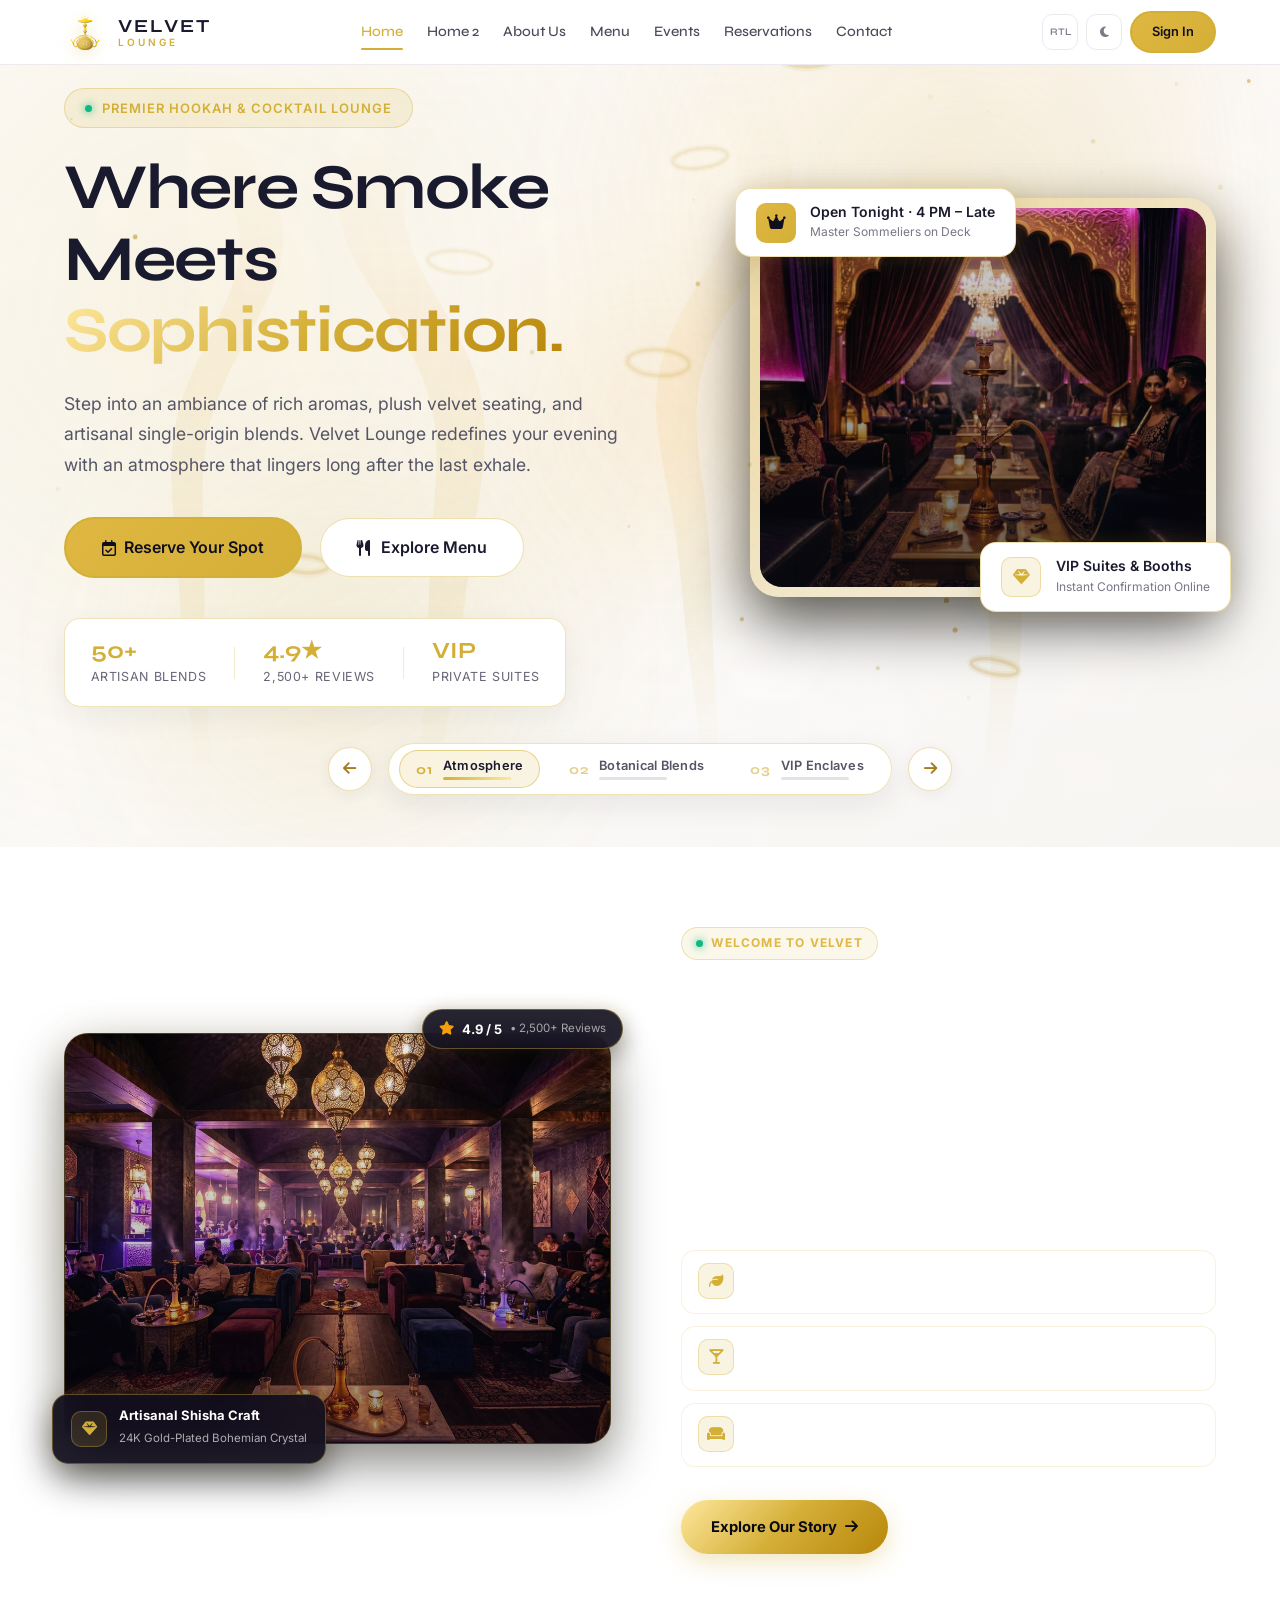
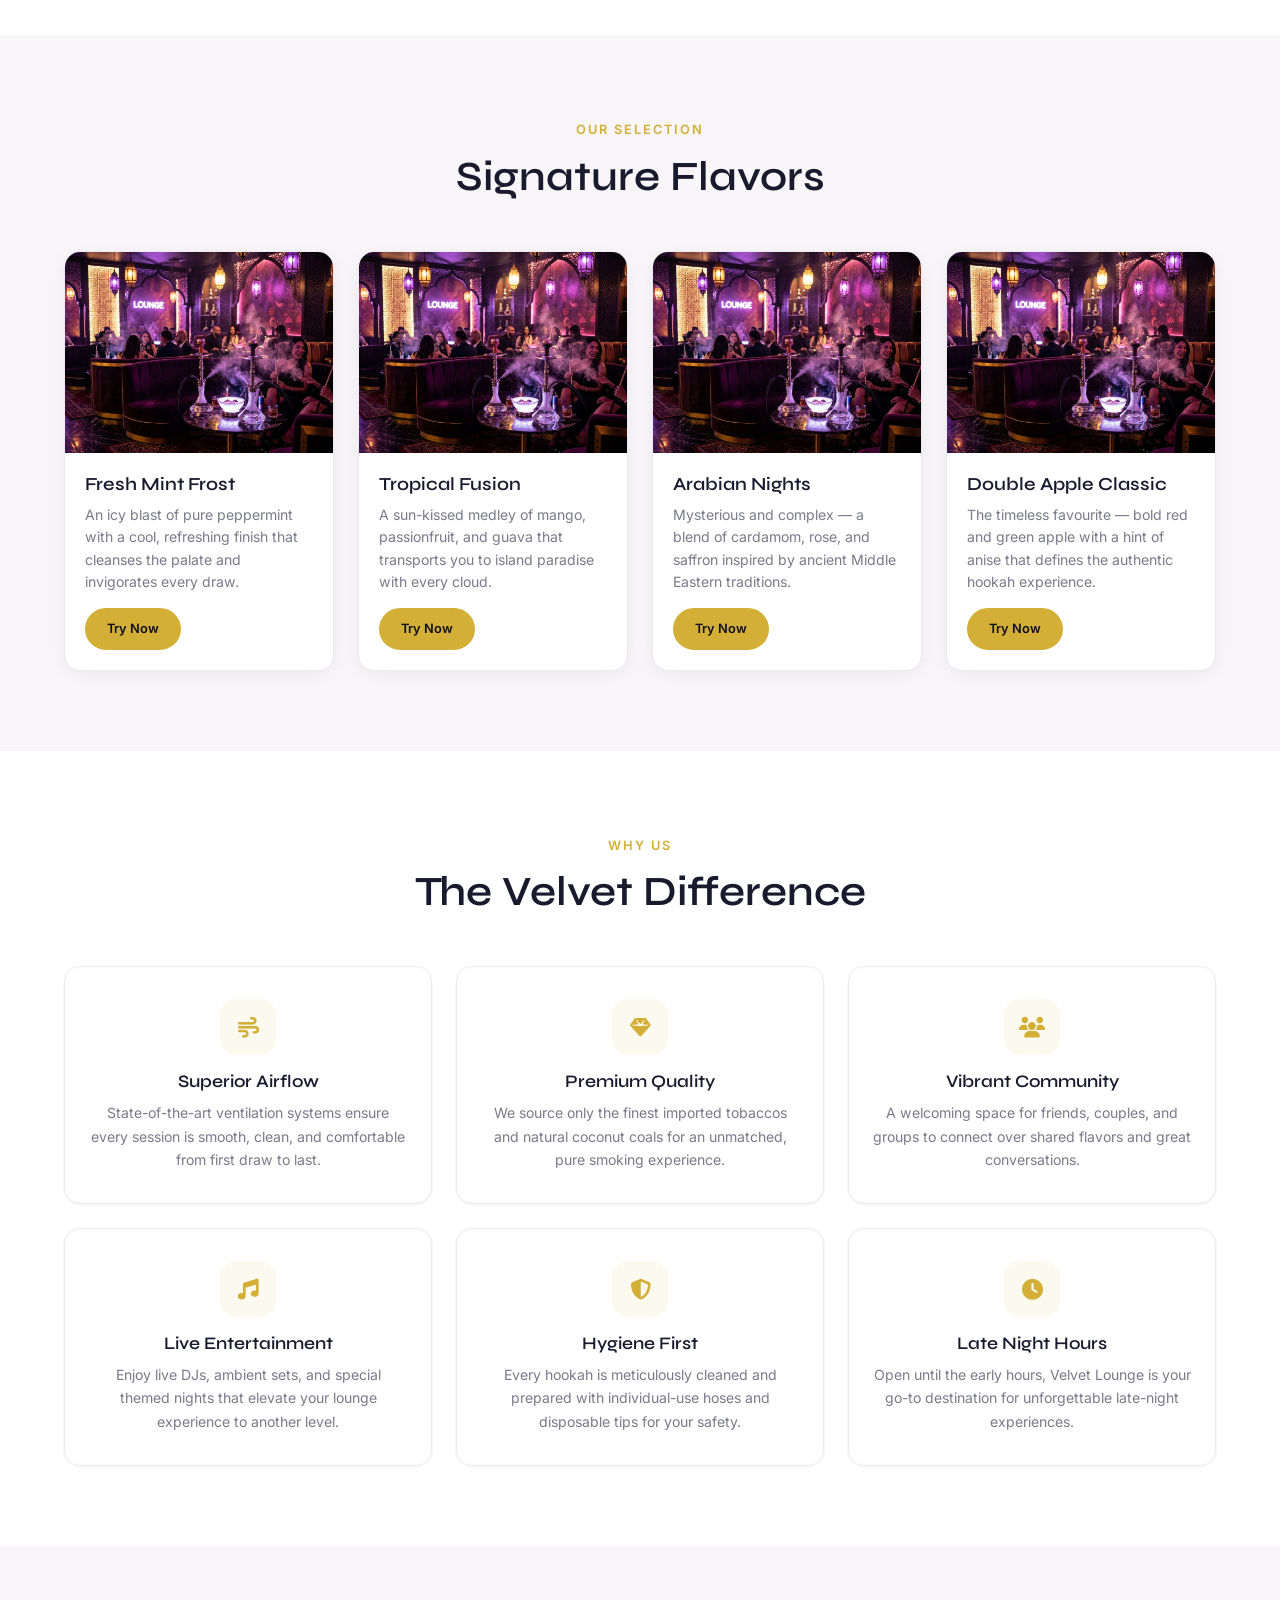
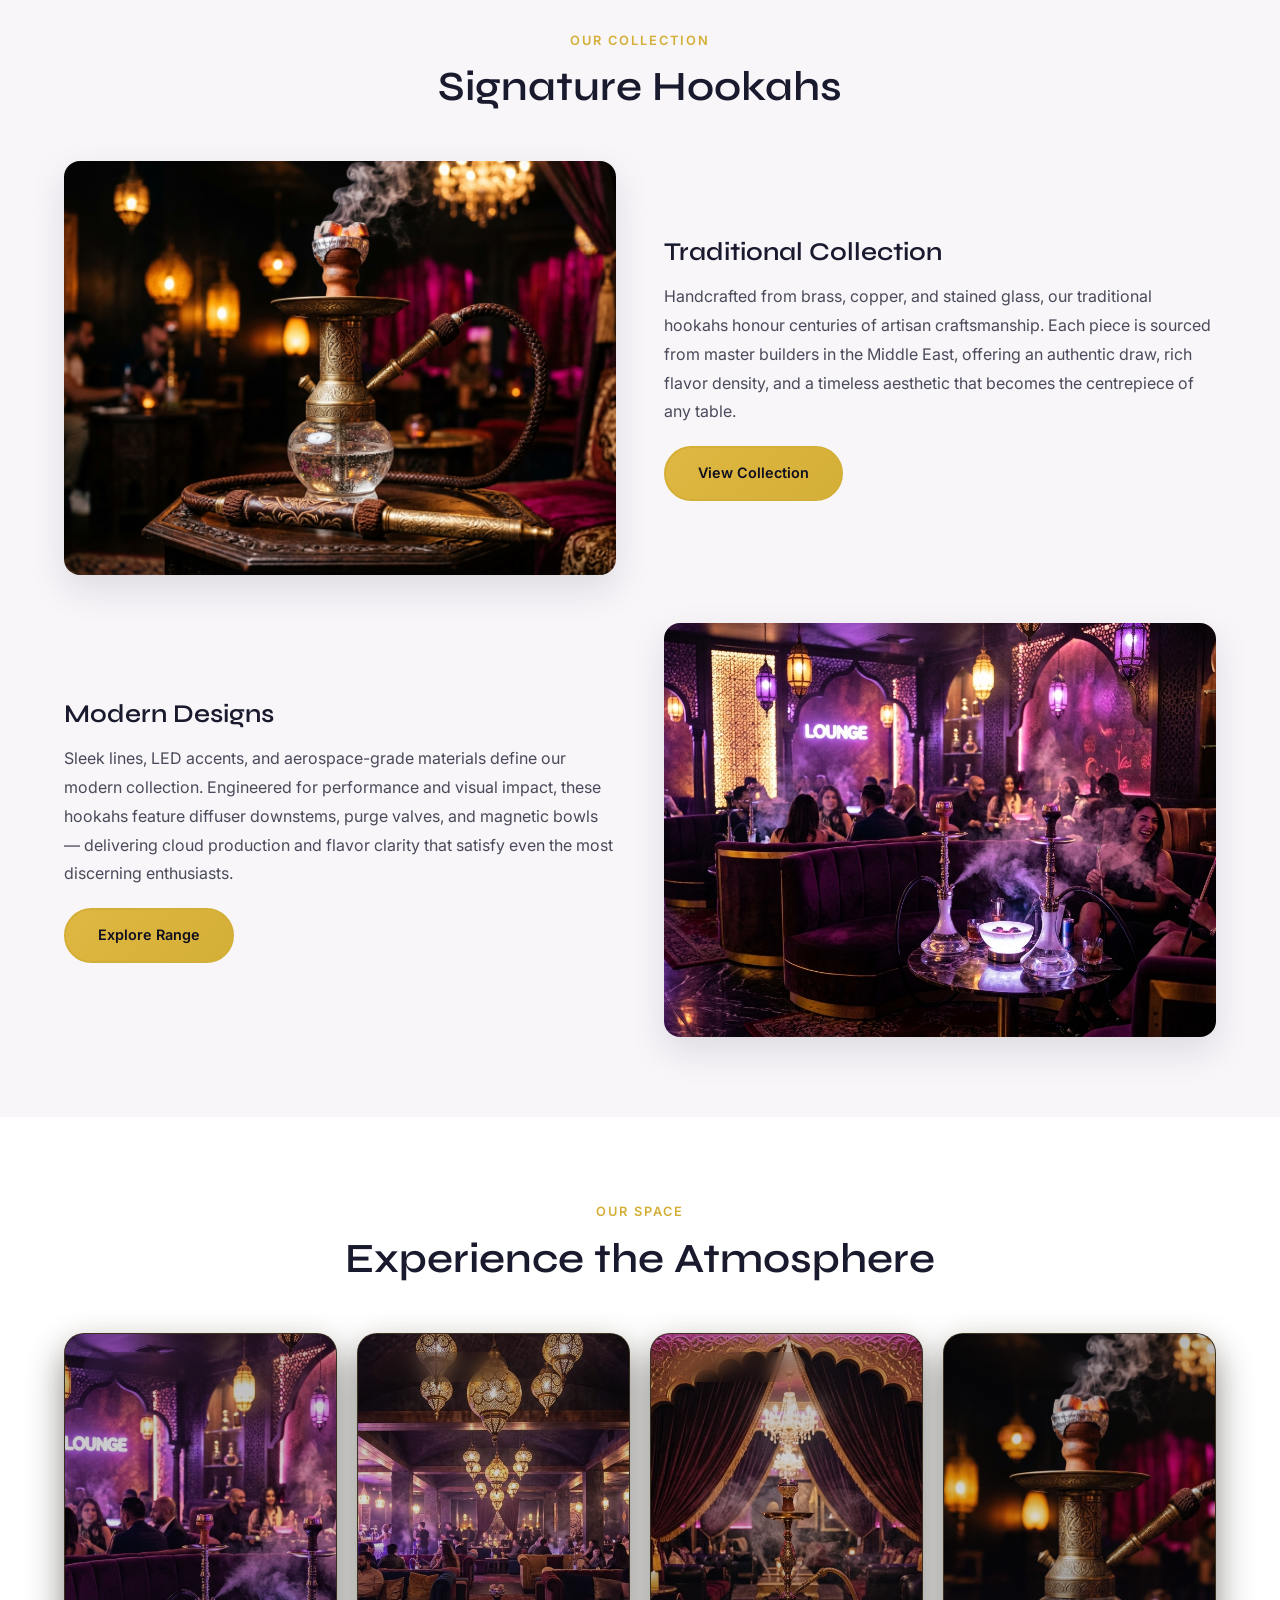
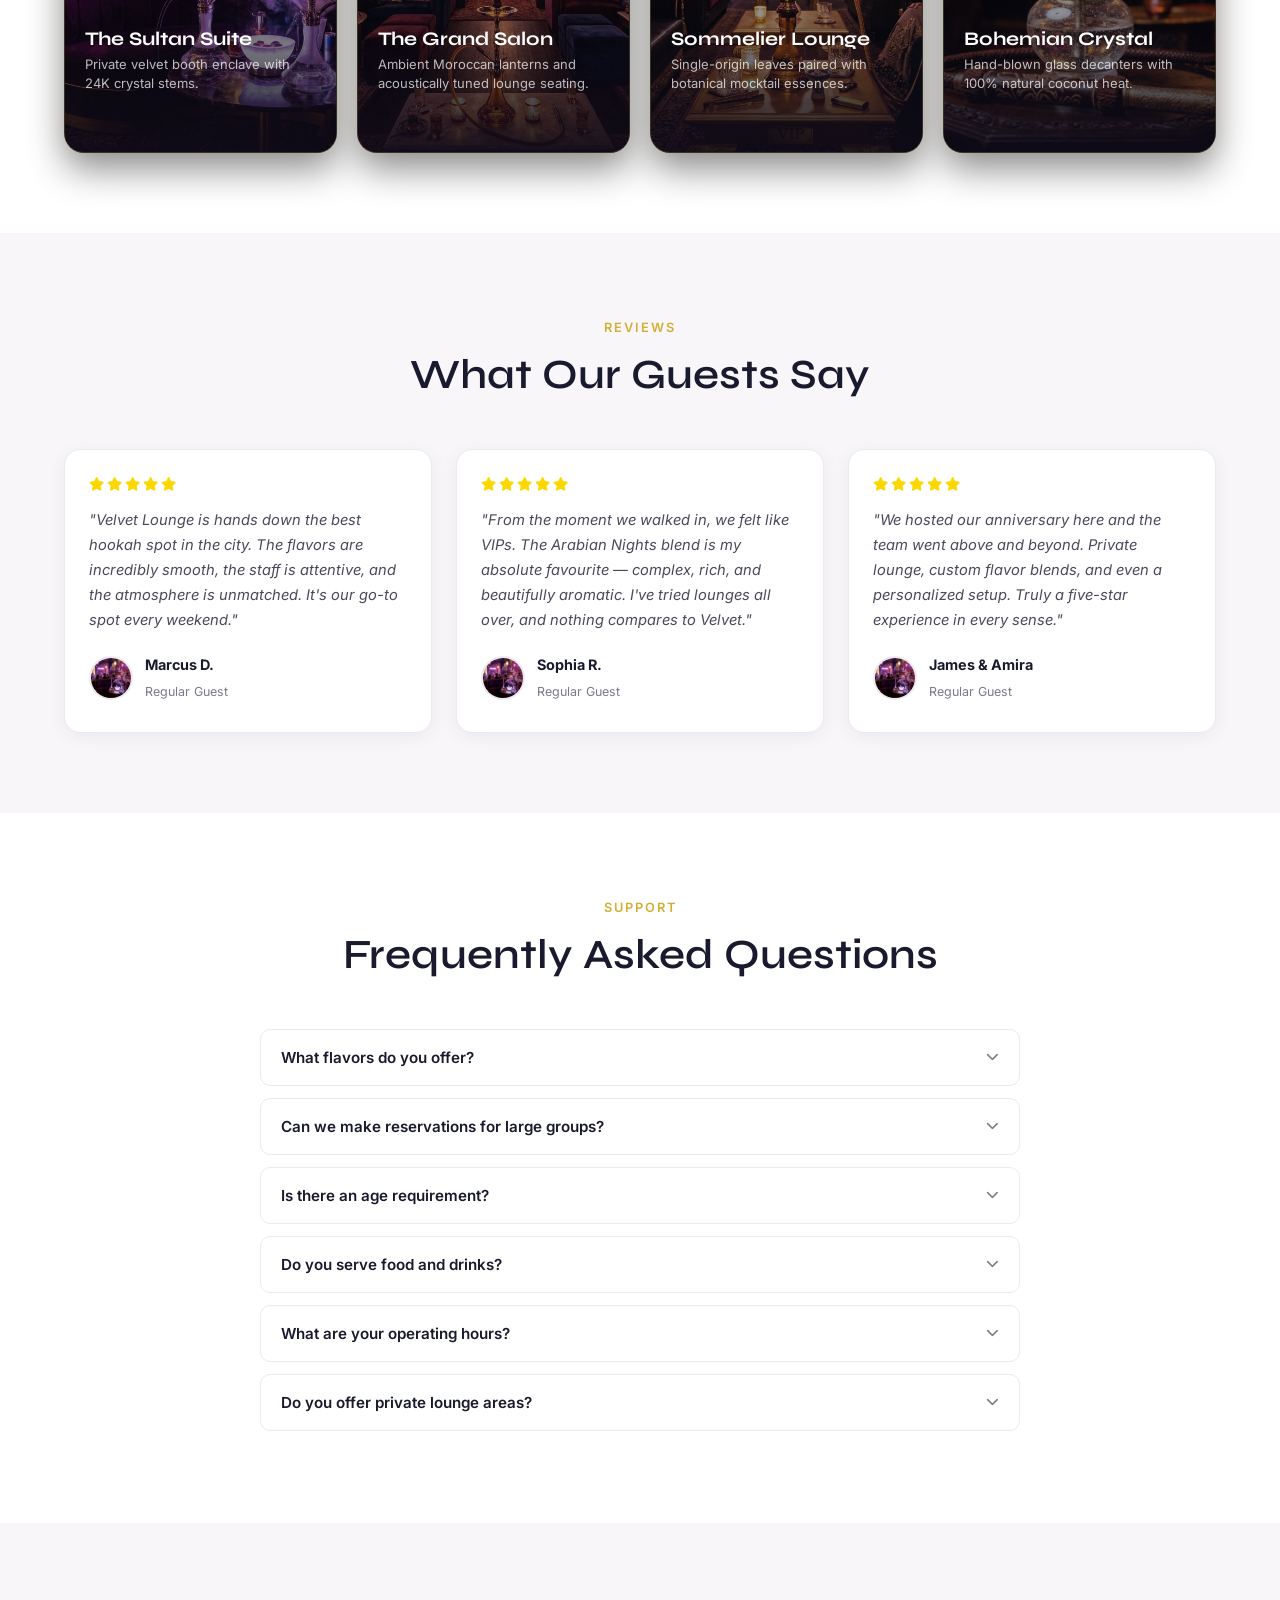
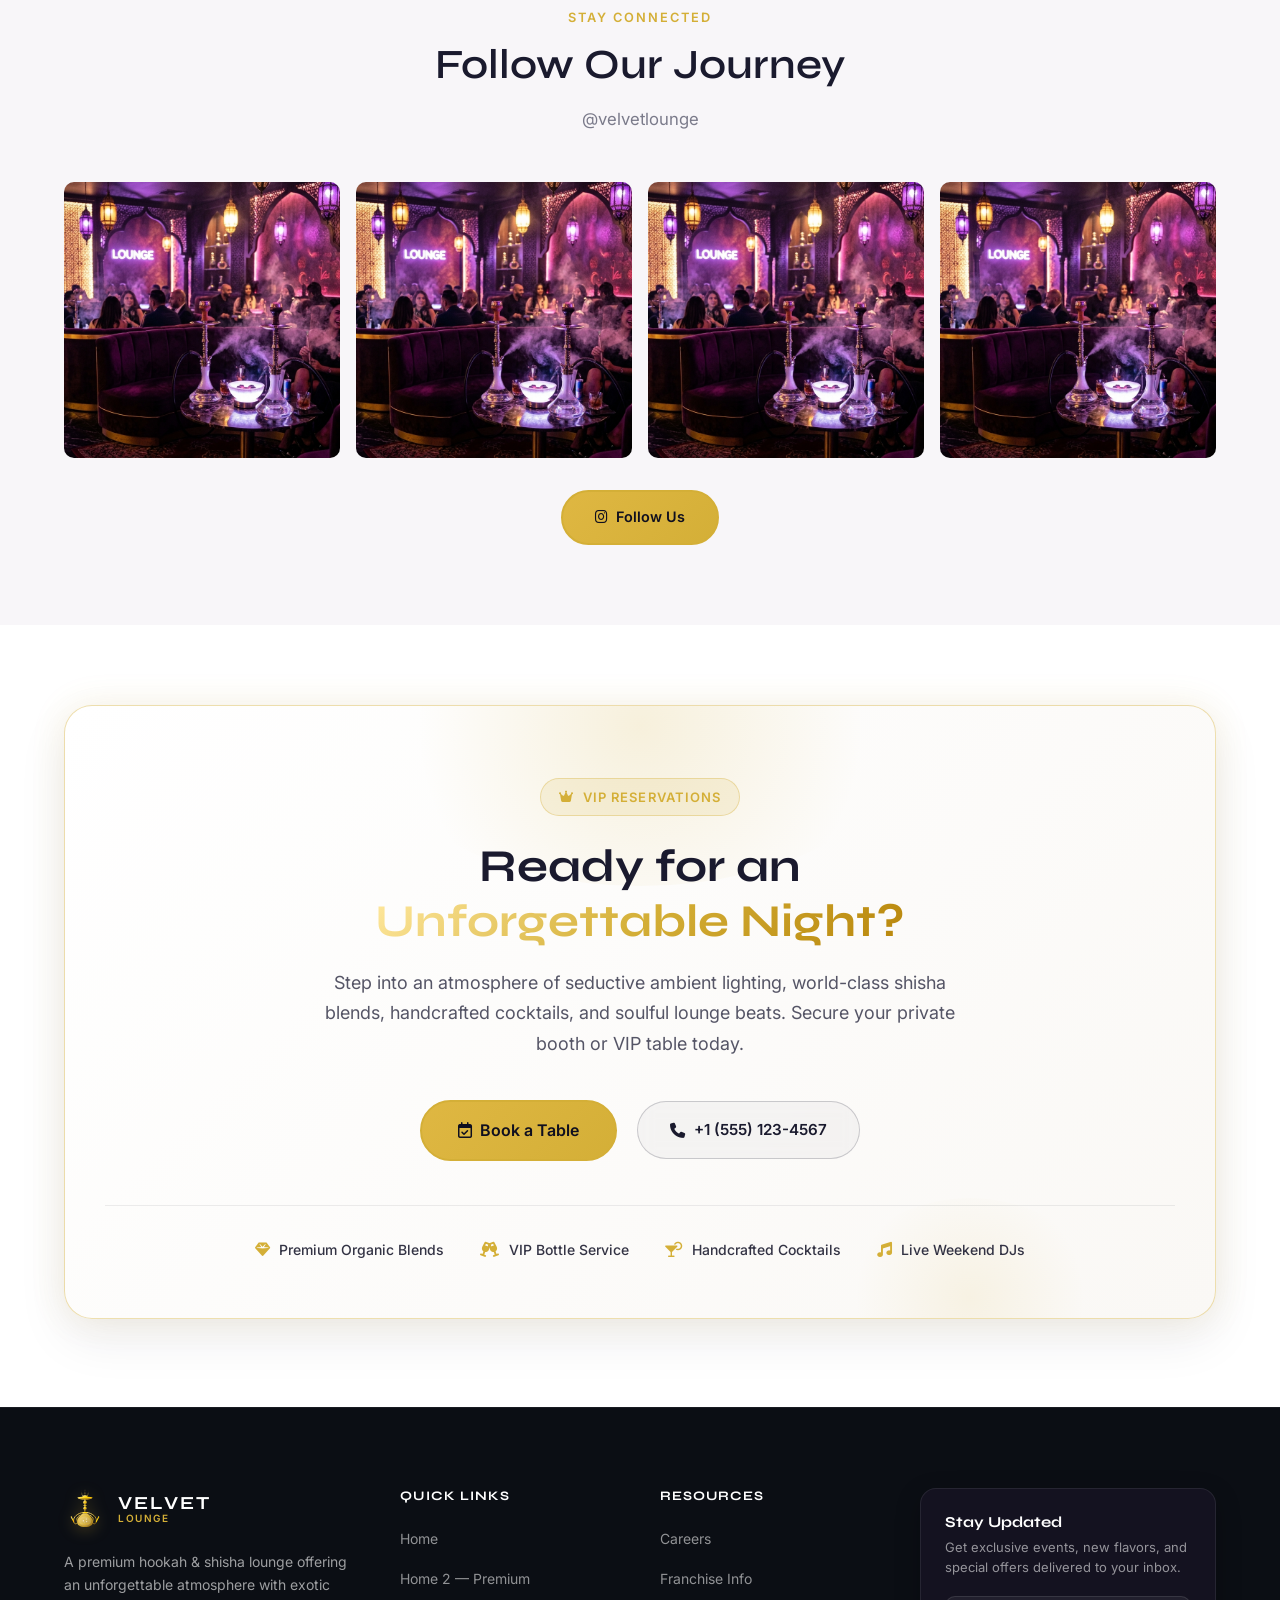
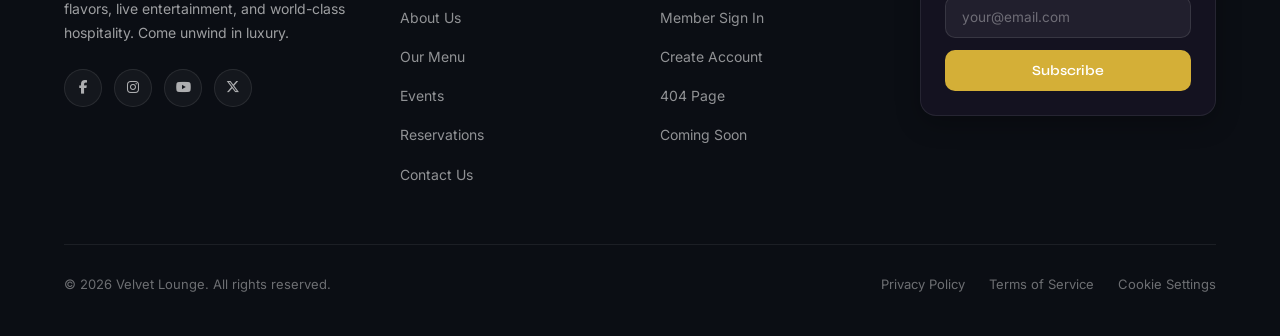
==== commit 429a27c1: "feat: add hero section carousel functionality and ambient aurora animations" ====
--- a/index.html
+++ b/index.html
@@ -22,86 +22,303 @@
     <div class="hero-bg-layer" style="background-image: url('assets/images/hero-main.jpg');"></div>
     <div class="hero-overlay-gradient"></div>
 
+    <!-- Thematic Home Hero Ambiance (Sinuous Smoke Streams & Shisha Smoke Rings) -->
+    <div class="hero-home-ambiance" aria-hidden="true">
+      <div class="home-chandelier-sheen"></div>
+      <div class="home-velvet-aurora"></div>
+      <div class="home-gold-aurora"></div>
+      <canvas id="home-smoke-canvas" class="home-smoke-canvas"></canvas>
+    </div>
+
     <div class="container">
-      <div class="hero-split-grid">
+      <div class="hero-carousel-container" aria-live="polite">
         
-        <!-- Left Column: Narrative, CTAs & Social Proof -->
-        <div class="hero-col-content fade-up">
-          <div class="hero-badge">
-            <span class="pulse-dot"></span>
-            <span>Premier Hookah &amp; Cocktail Lounge</span>
-          </div>
-
-          <h1 class="hero-title">
-            Where Smoke Meets<br>
-            <span class="text-gold">Sophistication.</span>
-          </h1>
-
-          <p class="hero-lead-text">
-            Step into an ambiance of rich aromas, plush velvet seating, and artisanal single-origin blends. Velvet Lounge redefines your evening with an atmosphere that lingers long after the last exhale.
-          </p>
-
-          <div class="hero-ctas">
-            <a href="reservations.html" class="btn btn-primary btn-lg">
-              <i class="fa-regular fa-calendar-check"></i> Reserve Your Spot
-            </a>
-            <a href="menu.html" class="btn btn-hero-glass btn-lg">
-              <i class="fa-solid fa-utensils"></i> Explore Menu
-            </a>
-          </div>
-
-          <!-- Hero Highlights / Social Proof Strip -->
-          <div class="hero-highlights">
-            <div class="hero-highlight-item">
-              <span class="highlight-val">50+</span>
-              <span class="highlight-lbl">Artisan Blends</span>
-            </div>
-            <div class="hero-highlight-sep"></div>
-            <div class="hero-highlight-item">
-              <span class="highlight-val">4.9★</span>
-              <span class="highlight-lbl">2,500+ Reviews</span>
-            </div>
-            <div class="hero-highlight-sep"></div>
-            <div class="hero-highlight-item">
-              <span class="highlight-val">VIP</span>
-              <span class="highlight-lbl">Private Suites</span>
-            </div>
-          </div>
-        </div>
-
-        <!-- Right Column: Visual Stage with Floating Luxury Cards -->
-        <div class="hero-col-visual fade-up">
-          <div class="hero-visual-card">
-            <div class="hero-visual-img-wrap">
-              <img src="assets/images/hero-premium.jpg" alt="Velvet Lounge Luxury Ambiance">
-              <div class="hero-img-gradient"></div>
-            </div>
-
-            <!-- Floating Card Top: Tonight's Status -->
-            <div class="hero-floating-card float-top">
-              <div class="float-icon gold-icon">
-                <i class="fa-solid fa-crown"></i>
-              </div>
-              <div class="float-info">
-                <strong>Open Tonight · 4 PM – Late</strong>
-                <span>Master Sommeliers on Deck</span>
-              </div>
-            </div>
-
-            <!-- Floating Card Bottom: VIP Table Hold -->
-            <div class="hero-floating-card float-bottom">
-              <div class="float-icon">
-                <i class="fa-solid fa-gem"></i>
-              </div>
-              <div class="float-info">
-                <strong>VIP Suites &amp; Booths</strong>
-                <span>Instant Confirmation Online</span>
-              </div>
-            </div>
-          </div>
-        </div>
-
-      </div>
+        <!-- ================= SLIDE 1: Atmosphere ================= -->
+        <div class="hero-slide active" id="hero-slide-1" data-slide-index="0" role="tabpanel" aria-label="Slide 1 of 3: Lounge Atmosphere">
+          <div class="hero-split-grid">
+            
+            <!-- Left Column: Narrative, CTAs & Social Proof -->
+            <div class="hero-col-content fade-up">
+              <div class="hero-badge">
+                <span class="pulse-dot"></span>
+                <span>Premier Hookah &amp; Cocktail Lounge</span>
+              </div>
+
+              <h1 class="hero-title">
+                Where Smoke Meets<br>
+                <span class="text-gold">Sophistication.</span>
+              </h1>
+
+              <p class="hero-lead-text">
+                Step into an ambiance of rich aromas, plush velvet seating, and artisanal single-origin blends. Velvet Lounge redefines your evening with an atmosphere that lingers long after the last exhale.
+              </p>
+
+              <div class="hero-ctas">
+                <a href="reservations.html" class="btn btn-primary btn-lg">
+                  <i class="fa-regular fa-calendar-check"></i> Reserve Your Spot
+                </a>
+                <a href="menu.html" class="btn btn-hero-glass btn-lg">
+                  <i class="fa-solid fa-utensils"></i> Explore Menu
+                </a>
+              </div>
+
+              <!-- Hero Highlights / Social Proof Strip -->
+              <div class="hero-highlights">
+                <div class="hero-highlight-item">
+                  <span class="highlight-val">50+</span>
+                  <span class="highlight-lbl">Artisan Blends</span>
+                </div>
+                <div class="hero-highlight-sep"></div>
+                <div class="hero-highlight-item">
+                  <span class="highlight-val">4.9★</span>
+                  <span class="highlight-lbl">2,500+ Reviews</span>
+                </div>
+                <div class="hero-highlight-sep"></div>
+                <div class="hero-highlight-item">
+                  <span class="highlight-val">VIP</span>
+                  <span class="highlight-lbl">Private Suites</span>
+                </div>
+              </div>
+            </div>
+
+            <!-- Right Column: Visual Stage with Floating Luxury Cards -->
+            <div class="hero-col-visual fade-up">
+              <div class="hero-visual-card">
+                <div class="hero-visual-img-wrap">
+                  <img src="assets/images/hero-premium.jpg" alt="Velvet Lounge Luxury Ambiance">
+                  <div class="hero-img-gradient"></div>
+                </div>
+
+                <!-- Floating Card Top: Tonight's Status -->
+                <div class="hero-floating-card float-top">
+                  <div class="float-icon gold-icon">
+                    <i class="fa-solid fa-crown"></i>
+                  </div>
+                  <div class="float-info">
+                    <strong>Open Tonight · 4 PM – Late</strong>
+                    <span>Master Sommeliers on Deck</span>
+                  </div>
+                </div>
+
+                <!-- Floating Card Bottom: VIP Table Hold -->
+                <div class="hero-floating-card float-bottom">
+                  <div class="float-icon">
+                    <i class="fa-solid fa-gem"></i>
+                  </div>
+                  <div class="float-info">
+                    <strong>VIP Suites &amp; Booths</strong>
+                    <span>Instant Confirmation Online</span>
+                  </div>
+                </div>
+              </div>
+            </div>
+
+          </div>
+        </div>
+
+        <!-- ================= SLIDE 2: Botanical Mixology ================= -->
+        <div class="hero-slide" id="hero-slide-2" data-slide-index="1" role="tabpanel" aria-label="Slide 2 of 3: Handcrafted Botanical Mixology" aria-hidden="true">
+          <div class="hero-split-grid">
+            
+            <!-- Left Column: Narrative, CTAs & Social Proof -->
+            <div class="hero-col-content">
+              <div class="hero-badge">
+                <span class="pulse-dot"></span>
+                <span>Handcrafted Botanical Mixology</span>
+              </div>
+
+              <h2 class="hero-title">
+                Curated Flavors,<br>
+                <span class="text-gold">Pure Opulence.</span>
+              </h2>
+
+              <p class="hero-lead-text">
+                Immerse your senses in hand-blown Bohemian crystal, zero-chemical coconut coals, and signature infusions crafted from single-origin tobacco leaves and Madagascar vanilla fruit extracts.
+              </p>
+
+              <div class="hero-ctas">
+                <a href="menu.html" class="btn btn-primary btn-lg">
+                  <i class="fa-solid fa-fire-flame-curved"></i> Discover Blends
+                </a>
+                <a href="about.html" class="btn btn-hero-glass btn-lg">
+                  <i class="fa-solid fa-compass"></i> Our Heritage
+                </a>
+              </div>
+
+              <!-- Hero Highlights / Social Proof Strip -->
+              <div class="hero-highlights">
+                <div class="hero-highlight-item">
+                  <span class="highlight-val">100%</span>
+                  <span class="highlight-lbl">Organic Coals</span>
+                </div>
+                <div class="hero-highlight-sep"></div>
+                <div class="hero-highlight-item">
+                  <span class="highlight-val">30+</span>
+                  <span class="highlight-lbl">Botanical Elixirs</span>
+                </div>
+                <div class="hero-highlight-sep"></div>
+                <div class="hero-highlight-item">
+                  <span class="highlight-val">Est.</span>
+                  <span class="highlight-lbl">2018 Craft Heritage</span>
+                </div>
+              </div>
+            </div>
+
+            <!-- Right Column: Visual Stage with Floating Luxury Cards -->
+            <div class="hero-col-visual">
+              <div class="hero-visual-card">
+                <div class="hero-visual-img-wrap">
+                  <img src="assets/images/lounge-interior.jpg" alt="Handcrafted Botanical Shisha & Cocktails">
+                  <div class="hero-img-gradient"></div>
+                </div>
+
+                <!-- Floating Card Top: Artisan Mixology -->
+                <div class="hero-floating-card float-top">
+                  <div class="float-icon gold-icon">
+                    <i class="fa-solid fa-martini-glass-citrus"></i>
+                  </div>
+                  <div class="float-info">
+                    <strong>Artisan Mixology</strong>
+                    <span>Craft Tableside Infusions</span>
+                  </div>
+                </div>
+
+                <!-- Floating Card Bottom: Pure Organic Flavors -->
+                <div class="hero-floating-card float-bottom">
+                  <div class="float-icon">
+                    <i class="fa-solid fa-leaf"></i>
+                  </div>
+                  <div class="float-info">
+                    <strong>Zero Chemical Coals</strong>
+                    <span>Pure Natural Taste</span>
+                  </div>
+                </div>
+              </div>
+            </div>
+
+          </div>
+        </div>
+
+        <!-- ================= SLIDE 3: VIP Enclaves ================= -->
+        <div class="hero-slide" id="hero-slide-3" data-slide-index="2" role="tabpanel" aria-label="Slide 3 of 3: Private Enclaves & VIP Nightlife" aria-hidden="true">
+          <div class="hero-split-grid">
+            
+            <!-- Left Column: Narrative, CTAs & Social Proof -->
+            <div class="hero-col-content">
+              <div class="hero-badge">
+                <span class="pulse-dot"></span>
+                <span>Private Enclaves &amp; VIP Nightlife</span>
+              </div>
+
+              <h2 class="hero-title">
+                An Intimate Haven<br>
+                <span class="text-gold">Of Velvet &amp; Gold.</span>
+              </h2>
+
+              <p class="hero-lead-text">
+                From secluded VIP curtained booths with dedicated tableside service to soulful weekend DJ sessions and acoustic melodies — every evening is orchestrated exclusively for our guests.
+              </p>
+
+              <div class="hero-ctas">
+                <a href="reservations.html" class="btn btn-primary btn-lg">
+                  <i class="fa-solid fa-crown"></i> Book VIP Suite
+                </a>
+                <a href="events.html" class="btn btn-hero-glass btn-lg">
+                  <i class="fa-solid fa-calendar-days"></i> Upcoming Events
+                </a>
+              </div>
+
+              <!-- Hero Highlights / Social Proof Strip -->
+              <div class="hero-highlights">
+                <div class="hero-highlight-item">
+                  <span class="highlight-val">6</span>
+                  <span class="highlight-lbl">VIP Private Suites</span>
+                </div>
+                <div class="hero-highlight-sep"></div>
+                <div class="hero-highlight-item">
+                  <span class="highlight-val">100%</span>
+                  <span class="highlight-lbl">Air Purification</span>
+                </div>
+                <div class="hero-highlight-sep"></div>
+                <div class="hero-highlight-item">
+                  <span class="highlight-val">Live</span>
+                  <span class="highlight-lbl">Weekend DJs &amp; Oud</span>
+                </div>
+              </div>
+            </div>
+
+            <!-- Right Column: Visual Stage with Floating Luxury Cards -->
+            <div class="hero-col-visual">
+              <div class="hero-visual-card">
+                <div class="hero-visual-img-wrap">
+                  <img src="assets/images/vip-experience.jpg" alt="Velvet Lounge VIP Suite & Exclusive Booths">
+                  <div class="hero-img-gradient"></div>
+                </div>
+
+                <!-- Floating Card Top: Live Weekend Sessions -->
+                <div class="hero-floating-card float-top">
+                  <div class="float-icon gold-icon">
+                    <i class="fa-solid fa-music"></i>
+                  </div>
+                  <div class="float-info">
+                    <strong>Live Weekend Sessions</strong>
+                    <span>Soulful Grooves &amp; Acoustic Oud</span>
+                  </div>
+                </div>
+
+                <!-- Floating Card Bottom: Private Buyouts -->
+                <div class="hero-floating-card float-bottom">
+                  <div class="float-icon">
+                    <i class="fa-solid fa-key"></i>
+                  </div>
+                  <div class="float-info">
+                    <strong>Private Buyouts</strong>
+                    <span>Events for 10–150 Guests</span>
+                  </div>
+                </div>
+              </div>
+            </div>
+
+          </div>
+        </div>
+
+      </div>
+
+      <!-- Hero Carousel Controls (5s progress bar, dots & arrows) -->
+      <div class="hero-carousel-controls">
+        <button type="button" class="hero-nav-arrow hero-prev-btn" aria-label="Previous Slide">
+          <i class="fa-solid fa-arrow-left"></i>
+        </button>
+        
+        <div class="hero-slider-nav" role="tablist" aria-label="Hero Carousel Navigation">
+          <button type="button" class="hero-slider-dot active" data-slide="0" role="tab" aria-selected="true" aria-label="Slide 1: Atmosphere">
+            <span class="dot-num">01</span>
+            <span class="dot-text">
+              <span class="dot-name">Atmosphere</span>
+              <span class="dot-progress-wrap"><span class="dot-progress-bar"></span></span>
+            </span>
+          </button>
+          <button type="button" class="hero-slider-dot" data-slide="1" role="tab" aria-selected="false" aria-label="Slide 2: Botanical Blends">
+            <span class="dot-num">02</span>
+            <span class="dot-text">
+              <span class="dot-name">Botanical Blends</span>
+              <span class="dot-progress-wrap"><span class="dot-progress-bar"></span></span>
+            </span>
+          </button>
+          <button type="button" class="hero-slider-dot" data-slide="2" role="tab" aria-selected="false" aria-label="Slide 3: VIP Enclaves">
+            <span class="dot-num">03</span>
+            <span class="dot-text">
+              <span class="dot-name">VIP Enclaves</span>
+              <span class="dot-progress-wrap"><span class="dot-progress-bar"></span></span>
+            </span>
+          </button>
+        </div>
+
+        <button type="button" class="hero-nav-arrow hero-next-btn" aria-label="Next Slide">
+          <i class="fa-solid fa-arrow-right"></i>
+        </button>
+      </div>
+
     </div>
   </section>
 
@@ -638,5 +855,349 @@
   <div id="footer-placeholder"></div>
 
   <script src="components.js"></script>
+  <!-- ============================================================
+       HOME HERO THEMATIC ANIMATION: SINUOUS SMOKE STREAMS & SHISHA RINGS
+       ============================================================ -->
+  <script>
+    (function initHomeThematicSmoke() {
+      const hero = document.getElementById('hero');
+      const canvas = document.getElementById('home-smoke-canvas');
+      if (!hero || !canvas) return;
+      if (window.matchMedia('(prefers-reduced-motion: reduce)').matches) return;
+
+      const ctx = canvas.getContext('2d');
+      if (!ctx) return;
+
+      let w = 0, h = 0, dpr = 1;
+      let ribbons = [], rings = [], micaFlecks = [];
+      let mouse = { x: -1000, y: -1000, active: false };
+      let time = 0;
+
+      function isDark() {
+        return document.documentElement.classList.contains('dark');
+      }
+
+      function resize() {
+        dpr = Math.min(window.devicePixelRatio || 1, 2);
+        const rect = hero.getBoundingClientRect();
+        w = rect.width;
+        h = rect.height;
+        canvas.width = Math.floor(w * dpr);
+        canvas.height = Math.floor(h * dpr);
+        canvas.style.width = w + 'px';
+        canvas.style.height = h + 'px';
+        ctx.setTransform(dpr, 0, 0, dpr, 0, 0);
+        initElements();
+      }
+
+      /* 1. Sinuous Smoke Ribbons (Continuous harmonic vertical smoke streams) */
+      function createRibbon(baseXRatio, widthBase, speed) {
+        return {
+          baseXRatio,
+          widthBase,
+          speed,
+          freq1: 0.006 + Math.random() * 0.005,
+          freq2: 0.012 + Math.random() * 0.008,
+          phase: Math.random() * Math.PI * 2,
+          amp1: 24 + Math.random() * 18,
+          amp2: 14 + Math.random() * 10,
+          tint: Math.random()
+        };
+      }
+
+      /* 2. Ascending Shisha Smoke "O-Ring" */
+      function createRing(initialY) {
+        const dark = isDark();
+        const rx = 16 + Math.random() * 14;
+        const tilt = 0.30 + Math.random() * 0.12;
+        return {
+          x: w * (0.18 + Math.random() * 0.64),
+          y: initialY !== undefined ? initialY : h + 25,
+          rx,
+          tilt,
+          thickness: 3.5 + Math.random() * 2,
+          rot: (Math.random() - 0.5) * 0.35,
+          rotSpeed: (Math.random() - 0.5) * 0.003,
+          vx: (Math.random() - 0.48) * 0.28,
+          vy: -(0.55 + Math.random() * 0.45),
+          expansionRate: 0.18 + Math.random() * 0.14,
+          wobble: Math.random() * Math.PI * 2,
+          wobbleSpeed: 0.015 + Math.random() * 0.01,
+          life: 0,
+          maxLife: 380 + Math.random() * 240,
+          maxAlpha: dark ? (0.32 + Math.random() * 0.22) : (0.22 + Math.random() * 0.16),
+          colorTint: Math.random() > 0.45 ? 'gold' : 'smoke'
+        };
+      }
+
+      /* 3. Golden Mica Dust Flecks */
+      function createMica() {
+        return {
+          x: Math.random() * w,
+          y: Math.random() * h,
+          size: 1.2 + Math.random() * 2.2,
+          vx: (Math.random() - 0.5) * 0.3,
+          vy: -(0.18 + Math.random() * 0.35),
+          twinkle: Math.random() * Math.PI * 2,
+          twinkleSpeed: 0.03 + Math.random() * 0.04,
+          alpha: 0.35 + Math.random() * 0.45,
+          color: Math.random() > 0.35 ? '#FFD700' : '#FFE89E'
+        };
+      }
+
+      function initElements() {
+        ribbons = [
+          createRibbon(0.16, 26, 0.008),
+          createRibbon(0.34, 38, 0.006),
+          createRibbon(0.55, 30, 0.007),
+          createRibbon(0.78, 36, 0.005)
+        ];
+
+        rings = [];
+        const ringCount = w < 768 ? 4 : 7;
+        for (let i = 0; i < ringCount; i++) {
+          const r = createRing(h * (i / ringCount));
+          r.life = Math.random() * (r.maxLife * 0.7);
+          rings.push(r);
+        }
+
+        micaFlecks = [];
+        const micaCount = w < 768 ? 22 : 40;
+        for (let i = 0; i < micaCount; i++) {
+          micaFlecks.push(createMica());
+        }
+      }
+
+      hero.addEventListener('mousemove', (e) => {
+        const rect = hero.getBoundingClientRect();
+        mouse.x = e.clientX - rect.left;
+        mouse.y = e.clientY - rect.top;
+        mouse.active = true;
+      });
+
+      hero.addEventListener('mouseleave', () => {
+        mouse.active = false;
+      });
+
+      let isVisible = true;
+      const obs = new IntersectionObserver((entries) => {
+        isVisible = entries[0].isIntersecting;
+      }, { threshold: 0.05 });
+      obs.observe(hero);
+
+      function render() {
+        requestAnimationFrame(render);
+        if (!isVisible) return;
+
+        time += 1;
+        ctx.clearRect(0, 0, w, h);
+        const dark = isDark();
+
+        if (mouse.active) {
+          const mGrad = ctx.createRadialGradient(mouse.x, mouse.y, 0, mouse.x, mouse.y, 160);
+          mGrad.addColorStop(0, dark ? 'rgba(212, 175, 55, 0.14)' : 'rgba(212, 175, 55, 0.08)');
+          mGrad.addColorStop(0.5, dark ? 'rgba(168, 85, 247, 0.05)' : 'rgba(245, 158, 11, 0.03)');
+          mGrad.addColorStop(1, 'transparent');
+          ctx.fillStyle = mGrad;
+          ctx.beginPath();
+          ctx.arc(mouse.x, mouse.y, 160, 0, Math.PI * 2);
+          ctx.fill();
+        }
+
+        /* 1. RENDER SINUOUS SMOKE RIBBONS */
+        const NUM_SEGMENTS = 28;
+        for (const rib of ribbons) {
+          const baseX = w * rib.baseXRatio;
+          const leftPoints = [];
+          const rightPoints = [];
+
+          for (let j = 0; j <= NUM_SEGMENTS; j++) {
+            const frac = j / NUM_SEGMENTS;
+            const y = h - frac * (h + 60);
+
+            const heightFactor = Math.pow(frac, 0.85);
+            const wave1 = Math.sin(time * rib.speed + frac * 8 + rib.phase) * (rib.amp1 * (0.3 + heightFactor * 1.8));
+            const wave2 = Math.cos(time * (rib.speed * 1.4) + frac * 14 + rib.phase) * (rib.amp2 * (0.2 + heightFactor * 1.2));
+            
+            let x = baseX + wave1 + wave2;
+
+            if (mouse.active) {
+              const dx = x - mouse.x;
+              const dy = y - mouse.y;
+              const dist = Math.sqrt(dx * dx + dy * dy);
+              if (dist < 150 && dist > 0) {
+                const push = (150 - dist) / 150 * 28;
+                x += (dx / dist) * push;
+              }
+            }
+
+            const currentWidth = rib.widthBase * (0.5 + heightFactor * 1.6);
+            leftPoints.push({ x: x - currentWidth * 0.5, y });
+            rightPoints.push({ x: x + currentWidth * 0.5, y });
+          }
+
+          ctx.save();
+          ctx.beginPath();
+          ctx.moveTo(leftPoints[0].x, leftPoints[0].y);
+          for (let k = 1; k < leftPoints.length; k++) {
+            const prev = leftPoints[k - 1];
+            const curr = leftPoints[k];
+            const mx = (prev.x + curr.x) / 2;
+            const my = (prev.y + curr.y) / 2;
+            ctx.quadraticCurveTo(prev.x, prev.y, mx, my);
+          }
+          ctx.lineTo(leftPoints[leftPoints.length - 1].x, leftPoints[leftPoints.length - 1].y);
+          ctx.lineTo(rightPoints[rightPoints.length - 1].x, rightPoints[rightPoints.length - 1].y);
+          for (let k = rightPoints.length - 2; k >= 0; k--) {
+            const prev = rightPoints[k + 1];
+            const curr = rightPoints[k];
+            const mx = (prev.x + curr.x) / 2;
+            const my = (prev.y + curr.y) / 2;
+            ctx.quadraticCurveTo(prev.x, prev.y, mx, my);
+          }
+          ctx.closePath();
+
+          const ribGrad = ctx.createLinearGradient(0, h, 0, 0);
+          if (dark) {
+            if (rib.tint > 0.5) {
+              ribGrad.addColorStop(0, 'rgba(212, 175, 55, 0)');
+              ribGrad.addColorStop(0.2, 'rgba(212, 175, 55, 0.08)');
+              ribGrad.addColorStop(0.55, 'rgba(240, 230, 255, 0.10)');
+              ribGrad.addColorStop(0.85, 'rgba(168, 85, 247, 0.07)');
+              ribGrad.addColorStop(1, 'rgba(168, 85, 247, 0)');
+            } else {
+              ribGrad.addColorStop(0, 'rgba(255, 255, 255, 0)');
+              ribGrad.addColorStop(0.25, 'rgba(245, 158, 11, 0.08)');
+              ribGrad.addColorStop(0.6, 'rgba(212, 175, 55, 0.09)');
+              ribGrad.addColorStop(0.9, 'rgba(212, 175, 55, 0.05)');
+              ribGrad.addColorStop(1, 'rgba(212, 175, 55, 0)');
+            }
+          } else {
+            ribGrad.addColorStop(0, 'rgba(212, 175, 55, 0)');
+            ribGrad.addColorStop(0.25, 'rgba(212, 175, 55, 0.10)');
+            ribGrad.addColorStop(0.65, 'rgba(245, 158, 11, 0.07)');
+            ribGrad.addColorStop(1, 'rgba(251, 249, 245, 0)');
+          }
+
+          ctx.fillStyle = ribGrad;
+          ctx.fill();
+          ctx.restore();
+        }
+
+        /* 2. RENDER ASCENDING SHISHA SMOKE RINGS */
+        for (let i = 0; i < rings.length; i++) {
+          const r = rings[i];
+          r.life++;
+          r.rx += r.expansionRate;
+          const ry = r.rx * r.tilt;
+          r.thickness += 0.015;
+          r.rot += r.rotSpeed;
+          r.wobble += r.wobbleSpeed;
+          r.x += r.vx + Math.sin(r.wobble) * 0.35;
+          r.y += r.vy;
+
+          if (mouse.active) {
+            const dx = r.x - mouse.x;
+            const dy = r.y - mouse.y;
+            const dist = Math.sqrt(dx * dx + dy * dy);
+            if (dist < 130 && dist > 0) {
+              const push = (130 - dist) / 130 * 0.4;
+              r.x += (dx / dist) * push;
+              r.y += (dy / dist) * push;
+            }
+          }
+
+          const fi = Math.min(r.life / (r.maxLife * 0.15), 1);
+          const fo = Math.max(1 - r.life / r.maxLife, 0);
+          const alpha = r.maxAlpha * fi * Math.pow(fo, 1.2);
+
+          if (r.life >= r.maxLife || r.y < -ry * 2) {
+            rings[i] = createRing();
+            continue;
+          }
+
+          if (alpha <= 0.005) continue;
+
+          ctx.save();
+          ctx.translate(r.x, r.y);
+          ctx.rotate(r.rot);
+
+          let strokeColor;
+          if (dark) {
+            strokeColor = r.colorTint === 'gold' 
+              ? `rgba(212, 175, 55, ${alpha})`
+              : `rgba(235, 225, 255, ${alpha * 0.95})`;
+          } else {
+            strokeColor = `rgba(184, 134, 11, ${alpha * 0.9})`;
+          }
+
+          // Outer glowing halo
+          ctx.beginPath();
+          ctx.ellipse(0, 0, r.rx, ry, 0, 0, Math.PI * 2);
+          ctx.lineWidth = r.thickness * 1.8;
+          ctx.strokeStyle = strokeColor;
+          ctx.globalAlpha = 0.45;
+          if (dark) {
+            ctx.shadowBlur = 10;
+            ctx.shadowColor = r.colorTint === 'gold' ? '#D4AF37' : '#BA91FF';
+          }
+          ctx.stroke();
+
+          // Inner crisp dense core
+          ctx.beginPath();
+          ctx.ellipse(0, 0, r.rx, ry, 0, 0, Math.PI * 2);
+          ctx.lineWidth = r.thickness * 0.75;
+          ctx.strokeStyle = dark ? '#FFFFFF' : '#B8860B';
+          ctx.globalAlpha = alpha * 0.9;
+          ctx.stroke();
+
+          ctx.restore();
+        }
+
+        /* 3. RENDER GOLDEN MICA DUST FLECKS */
+        for (let i = 0; i < micaFlecks.length; i++) {
+          const m = micaFlecks[i];
+          m.twinkle += m.twinkleSpeed;
+          m.x += m.vx + Math.sin(m.twinkle) * 0.25;
+          m.y += m.vy;
+
+          if (m.y < -10) {
+            m.y = h + 10;
+            m.x = Math.random() * w;
+          }
+          if (m.x < -10) m.x = w + 10;
+          if (m.x > w + 10) m.x = -10;
+
+          const twinkleFactor = 0.5 + Math.sin(m.twinkle) * 0.5;
+          const curAlpha = m.alpha * twinkleFactor;
+
+          ctx.save();
+          ctx.beginPath();
+          ctx.arc(m.x, m.y, m.size, 0, Math.PI * 2);
+          ctx.fillStyle = dark ? m.color : '#B8860B';
+          ctx.globalAlpha = dark ? curAlpha : curAlpha * 0.75;
+          if (dark) {
+            ctx.shadowBlur = 6;
+            ctx.shadowColor = m.color;
+          }
+          ctx.fill();
+          ctx.restore();
+        }
+      }
+
+      resize();
+      render();
+
+      window.addEventListener('resize', debounce(resize, 120));
+      function debounce(fn, ms) {
+        let timer;
+        return function () {
+          clearTimeout(timer);
+          timer = setTimeout(fn, ms);
+        };
+      }
+    })();
+  </script>
+
 </body>
 </html>
--- a/style.css
+++ b/style.css
@@ -527,9 +527,85 @@
     z-index: 2;
 }
 
+/* ─── HOME HERO THEMATIC AMBIANCE & EFFECTS ───────────── */
+.hero-home-ambiance {
+    position: absolute;
+    inset: 0;
+    z-index: 2;
+    pointer-events: none;
+    overflow: hidden;
+}
+
+.home-smoke-canvas {
+    position: absolute;
+    inset: 0;
+    width: 100%;
+    height: 100%;
+    pointer-events: none;
+    z-index: 2;
+}
+
+/* Chandelier Volumetric Light Sheen (Behind right-hand showcase) */
+.home-chandelier-sheen {
+    position: absolute;
+    top: -15%;
+    right: 5%;
+    width: 650px;
+    height: 650px;
+    background: radial-gradient(circle at 60% 40%, rgba(212, 175, 55, 0.28) 0%, rgba(245, 158, 11, 0.10) 45%, transparent 70%);
+    filter: blur(55px);
+    pointer-events: none;
+    mix-blend-mode: screen;
+    animation: chandelierBreathe 14s ease-in-out infinite alternate;
+}
+
+.home-velvet-aurora {
+    position: absolute;
+    bottom: -10%;
+    left: 5%;
+    width: 550px;
+    height: 550px;
+    background: radial-gradient(circle, rgba(168, 85, 247, 0.24) 0%, rgba(139, 92, 246, 0.08) 50%, transparent 70%);
+    filter: blur(65px);
+    pointer-events: none;
+    mix-blend-mode: screen;
+    animation: velvetDrift 18s ease-in-out infinite alternate;
+}
+
+.home-gold-aurora {
+    position: absolute;
+    top: 20%;
+    left: 35%;
+    width: 420px;
+    height: 420px;
+    background: radial-gradient(circle, rgba(212, 175, 55, 0.20) 0%, rgba(255, 232, 158, 0.06) 50%, transparent 68%);
+    filter: blur(60px);
+    pointer-events: none;
+    mix-blend-mode: screen;
+    animation: goldPulse 12s ease-in-out infinite alternate;
+}
+
+@keyframes chandelierBreathe {
+    0% { transform: scale(1) translate(0, 0); opacity: 0.65; }
+    50% { transform: scale(1.15) translate(-30px, 20px); opacity: 0.90; }
+    100% { transform: scale(0.95) translate(20px, -15px); opacity: 0.60; }
+}
+
+@keyframes velvetDrift {
+    0% { transform: translate(0, 0) scale(0.95); opacity: 0.50; }
+    50% { transform: translate(40px, -25px) scale(1.12); opacity: 0.75; }
+    100% { transform: translate(-25px, 20px) scale(1); opacity: 0.45; }
+}
+
+@keyframes goldPulse {
+    0% { transform: translate(0, 0) scale(1); opacity: 0.40; }
+    50% { transform: translate(-25px, 30px) scale(1.2); opacity: 0.70; }
+    100% { transform: translate(30px, -20px) scale(0.9); opacity: 0.40; }
+}
+
 .hero-section > .container {
     position: relative;
-    z-index: 3;
+    z-index: 4;
     width: 100%;
 }
 
@@ -803,6 +879,21 @@
       linear-gradient(135deg, rgba(255, 255, 255, 0.94) 0%, rgba(250, 248, 245, 0.9) 100%);
 }
 
+html:not(.dark) .home-chandelier-sheen {
+    background: radial-gradient(circle at 60% 40%, rgba(212, 175, 55, 0.18) 0%, rgba(245, 158, 11, 0.06) 45%, transparent 70%);
+    mix-blend-mode: multiply;
+}
+
+html:not(.dark) .home-velvet-aurora {
+    background: radial-gradient(circle, rgba(212, 175, 55, 0.14) 0%, transparent 65%);
+    mix-blend-mode: multiply;
+}
+
+html:not(.dark) .home-gold-aurora {
+    background: radial-gradient(circle, rgba(245, 158, 11, 0.12) 0%, transparent 65%);
+    mix-blend-mode: multiply;
+}
+
 html:not(.dark) .hero-title {
     color: #1A1A2E;
 }
@@ -916,6 +1007,283 @@
         font-size: 0.7rem;
     }
 }
+
+/* ─── HERO MULTI-SLIDE CAROUSEL ──────────────────────── */
+.hero-carousel-container {
+    position: relative;
+    display: grid;
+    grid-template-columns: 1fr;
+    grid-template-rows: 1fr;
+    width: 100%;
+}
+
+.hero-slide {
+    grid-area: 1 / 1 / 2 / 2;
+    opacity: 0;
+    visibility: hidden;
+    pointer-events: none;
+    transition: opacity 0.85s cubic-bezier(0.22, 1, 0.36, 1), visibility 0.85s cubic-bezier(0.22, 1, 0.36, 1);
+    z-index: 1;
+}
+
+.hero-slide.active {
+    opacity: 1;
+    visibility: visible;
+    pointer-events: auto;
+    z-index: 3;
+}
+
+/* Staggered entrance animations when slide becomes active */
+.hero-slide.active .hero-col-content .hero-badge {
+    animation: heroSlideFadeUp 0.6s cubic-bezier(0.22, 1, 0.36, 1) both;
+}
+
+.hero-slide.active .hero-col-content .hero-title {
+    animation: heroSlideFadeUp 0.7s cubic-bezier(0.22, 1, 0.36, 1) 0.08s both;
+}
+
+.hero-slide.active .hero-col-content .hero-lead-text {
+    animation: heroSlideFadeUp 0.7s cubic-bezier(0.22, 1, 0.36, 1) 0.16s both;
+}
+
+.hero-slide.active .hero-col-content .hero-ctas {
+    animation: heroSlideFadeUp 0.7s cubic-bezier(0.22, 1, 0.36, 1) 0.24s both;
+}
+
+.hero-slide.active .hero-col-content .hero-highlights {
+    animation: heroSlideFadeUp 0.7s cubic-bezier(0.22, 1, 0.36, 1) 0.32s both;
+}
+
+.hero-slide.active .hero-visual-card {
+    animation: heroCardZoomIn 0.85s cubic-bezier(0.22, 1, 0.36, 1) 0.1s both;
+}
+
+@keyframes heroSlideFadeUp {
+    from {
+        opacity: 0;
+        transform: translateY(24px);
+    }
+    to {
+        opacity: 1;
+        transform: translateY(0);
+    }
+}
+
+@keyframes heroCardZoomIn {
+    from {
+        opacity: 0;
+        transform: scale(0.94) translateY(18px);
+    }
+    to {
+        opacity: 1;
+        transform: scale(1) translateY(0);
+    }
+}
+
+/* Hero Carousel Controls (Pill Nav + Arrows) */
+.hero-carousel-controls {
+    display: flex;
+    align-items: center;
+    justify-content: center;
+    gap: 1rem;
+    margin-top: 2.25rem;
+    position: relative;
+    z-index: 6;
+}
+
+.hero-nav-arrow {
+    width: 2.75rem;
+    height: 2.75rem;
+    display: inline-flex;
+    align-items: center;
+    justify-content: center;
+    border-radius: var(--radius-full);
+    background: rgba(15, 12, 30, 0.65);
+    border: 1px solid rgba(212, 175, 55, 0.3);
+    color: var(--primary);
+    cursor: pointer;
+    backdrop-filter: blur(10px);
+    -webkit-backdrop-filter: blur(10px);
+    transition: all var(--transition-fast);
+    font-size: 0.95rem;
+}
+
+.hero-nav-arrow:hover {
+    background: var(--primary);
+    color: #0F0F1F;
+    border-color: var(--primary);
+    transform: scale(1.08);
+    box-shadow: 0 0 20px rgba(212, 175, 55, 0.4);
+}
+
+.hero-slider-nav {
+    display: inline-flex;
+    align-items: center;
+    gap: 0.75rem;
+    padding: 0.4rem 0.65rem;
+    background: rgba(15, 12, 30, 0.7);
+    border: 1px solid rgba(212, 175, 55, 0.25);
+    border-radius: var(--radius-full);
+    backdrop-filter: blur(12px);
+    -webkit-backdrop-filter: blur(12px);
+    box-shadow: 0 10px 30px rgba(0, 0, 0, 0.4);
+}
+
+.hero-slider-dot {
+    display: inline-flex;
+    align-items: center;
+    gap: 0.65rem;
+    padding: 0.45rem 1rem;
+    border-radius: var(--radius-full);
+    background: transparent;
+    border: 1px solid transparent;
+    color: rgba(255, 255, 255, 0.65);
+    cursor: pointer;
+    font-family: var(--font-body);
+    transition: all var(--transition-fast);
+    text-align: left;
+}
+
+.hero-slider-dot:hover {
+    color: #FFFFFF;
+    background: rgba(255, 255, 255, 0.04);
+}
+
+.hero-slider-dot .dot-num {
+    font-family: var(--font-heading);
+    font-size: 0.85rem;
+    font-weight: 700;
+    color: rgba(212, 175, 55, 0.6);
+    letter-spacing: 0.05em;
+    transition: color var(--transition-fast);
+}
+
+.hero-slider-dot .dot-text {
+    display: flex;
+    flex-direction: column;
+    gap: 0.25rem;
+}
+
+.hero-slider-dot .dot-name {
+    font-size: 0.8rem;
+    font-weight: 600;
+    line-height: 1.1;
+    white-space: nowrap;
+    letter-spacing: 0.02em;
+}
+
+.hero-slider-dot .dot-progress-wrap {
+    width: 68px;
+    height: 3px;
+    background: rgba(255, 255, 255, 0.12);
+    border-radius: 2px;
+    overflow: hidden;
+    position: relative;
+}
+
+.hero-slider-dot .dot-progress-bar {
+    display: block;
+    height: 100%;
+    width: 0%;
+    background: linear-gradient(90deg, #D4AF37, #FFE89E);
+    border-radius: 2px;
+    transition: width 0.15s ease-out;
+}
+
+.hero-slider-dot.active {
+    background: rgba(212, 175, 55, 0.12);
+    border-color: rgba(212, 175, 55, 0.4);
+    color: #FFFFFF;
+}
+
+.hero-slider-dot.active .dot-num {
+    color: var(--primary);
+}
+
+.hero-slider-dot.active .dot-progress-bar {
+    animation: heroDotProgress 5s linear forwards;
+}
+
+/* Pause progress animation when hero is hovered */
+.hero-section:hover .hero-slider-dot.active .dot-progress-bar {
+    animation-play-state: paused;
+}
+
+@keyframes heroDotProgress {
+    0% {
+        width: 0%;
+    }
+    100% {
+        width: 100%;
+    }
+}
+
+/* Light Theme Overrides for Carousel */
+html:not(.dark) .hero-nav-arrow {
+    background: #FFFFFF;
+    border-color: rgba(212, 175, 55, 0.4);
+    color: var(--primary-dark);
+    box-shadow: 0 4px 15px rgba(26, 26, 46, 0.06);
+}
+
+html:not(.dark) .hero-nav-arrow:hover {
+    background: var(--primary);
+    color: #FFFFFF;
+    border-color: var(--primary);
+}
+
+html:not(.dark) .hero-slider-nav {
+    background: rgba(255, 255, 255, 0.95);
+    border-color: rgba(212, 175, 55, 0.35);
+    box-shadow: 0 10px 30px rgba(26, 26, 46, 0.08);
+}
+
+html:not(.dark) .hero-slider-dot {
+    color: #555566;
+}
+
+html:not(.dark) .hero-slider-dot:hover {
+    color: #1A1A2E;
+    background: rgba(212, 175, 55, 0.06);
+}
+
+html:not(.dark) .hero-slider-dot.active {
+    background: rgba(212, 175, 55, 0.15);
+    border-color: rgba(212, 175, 55, 0.5);
+    color: #1A1A2E;
+}
+
+html:not(.dark) .hero-slider-dot .dot-progress-wrap {
+    background: rgba(26, 26, 46, 0.12);
+}
+
+@media (max-width: 768px) {
+    .hero-slider-dot .dot-name {
+        display: none;
+    }
+    .hero-slider-dot .dot-progress-wrap {
+        width: 36px;
+    }
+    .hero-slider-dot {
+        padding: 0.4rem 0.75rem;
+    }
+    .hero-carousel-controls {
+        margin-top: 1.75rem;
+    }
+}
+
+@media (max-width: 480px) {
+    .hero-nav-arrow {
+        width: 2.25rem;
+        height: 2.25rem;
+        font-size: 0.8rem;
+    }
+    .hero-slider-nav {
+        gap: 0.4rem;
+        padding: 0.3rem 0.5rem;
+    }
+}
+
 
 /* Hero Theme Background
  (particle canvas) */
